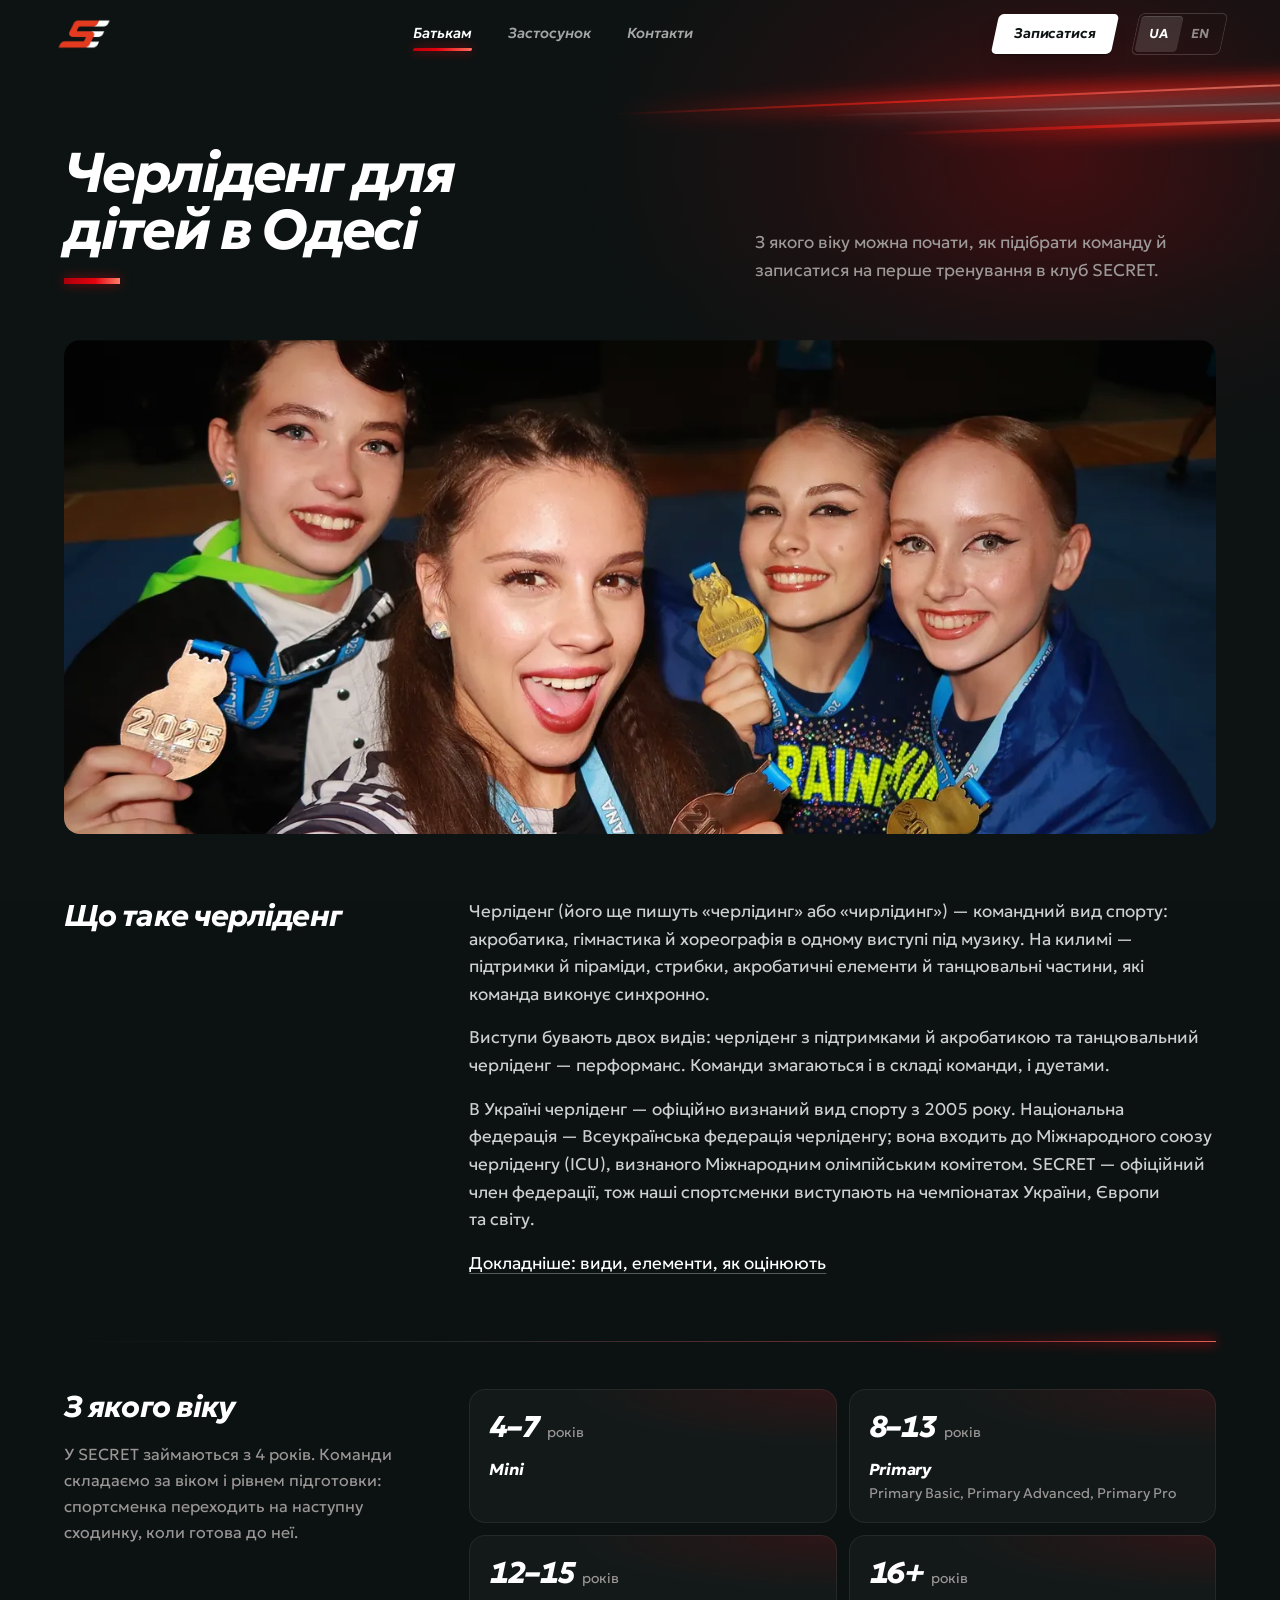
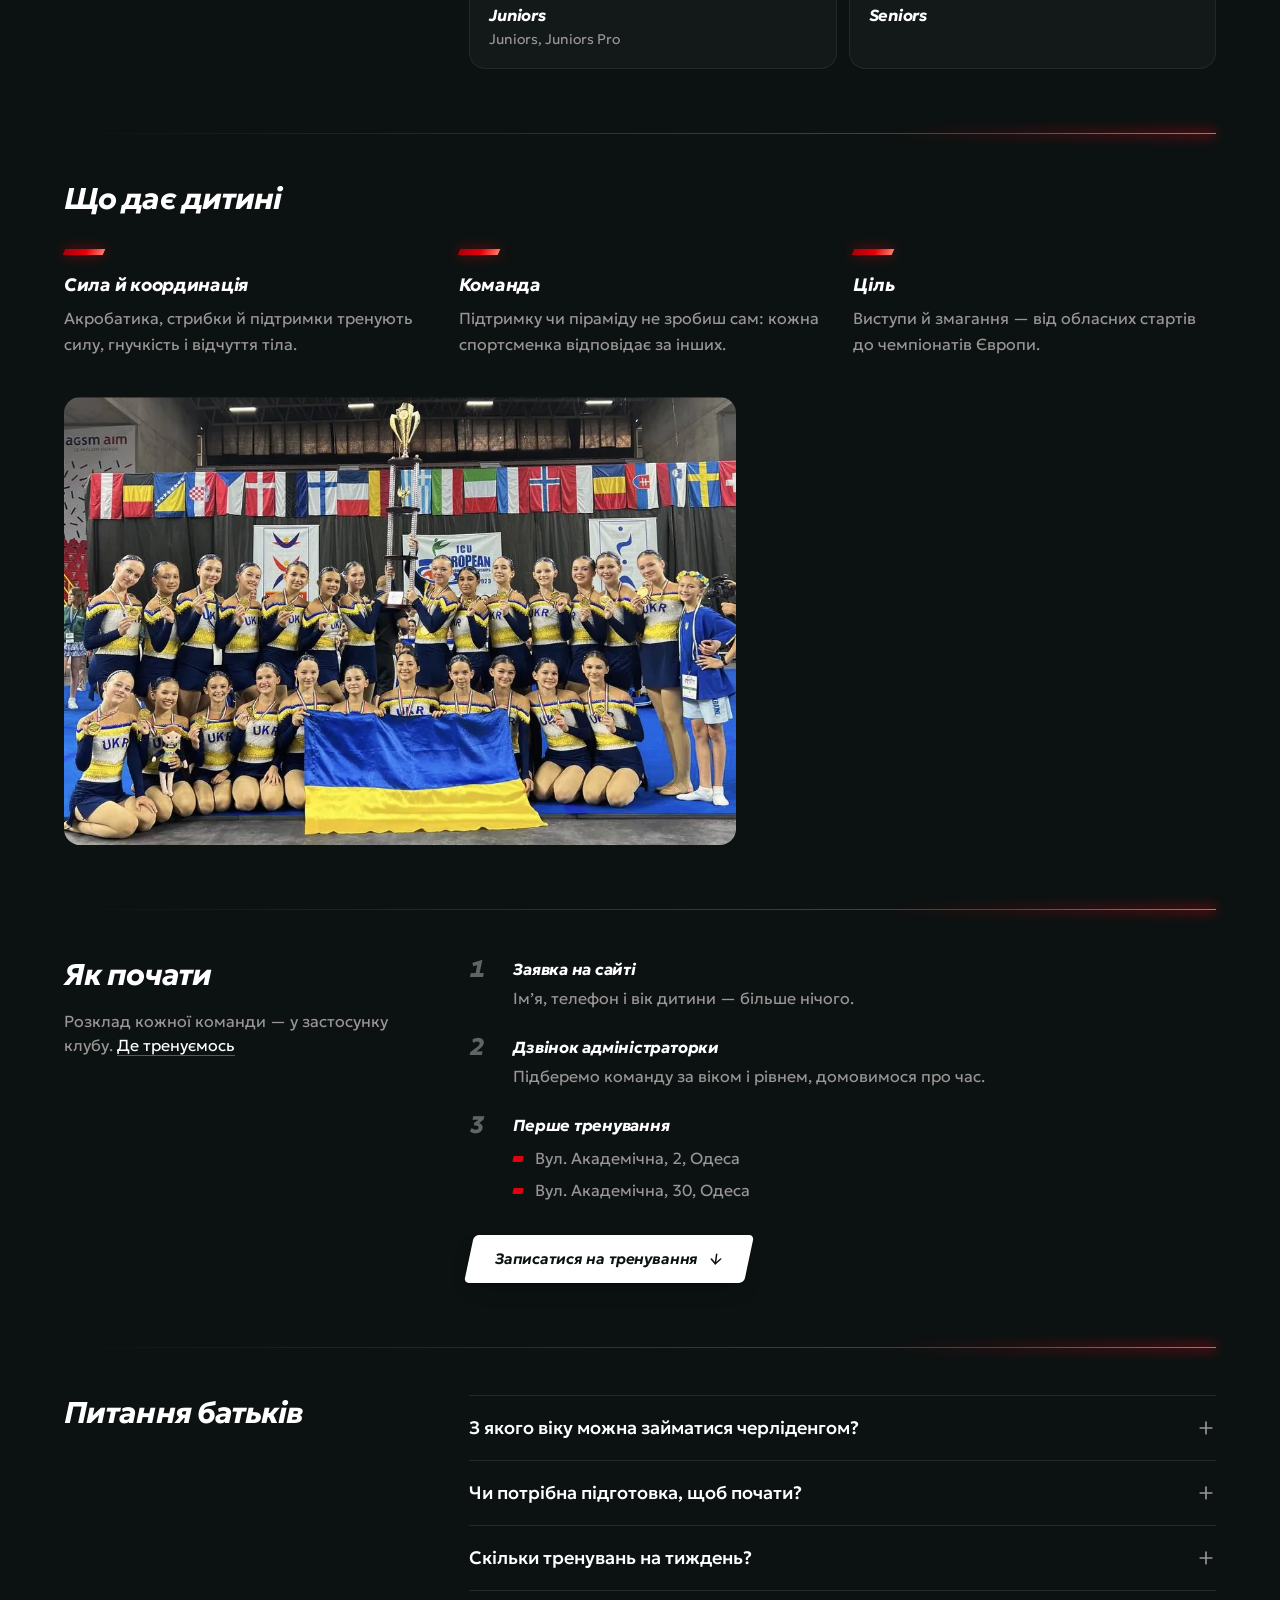
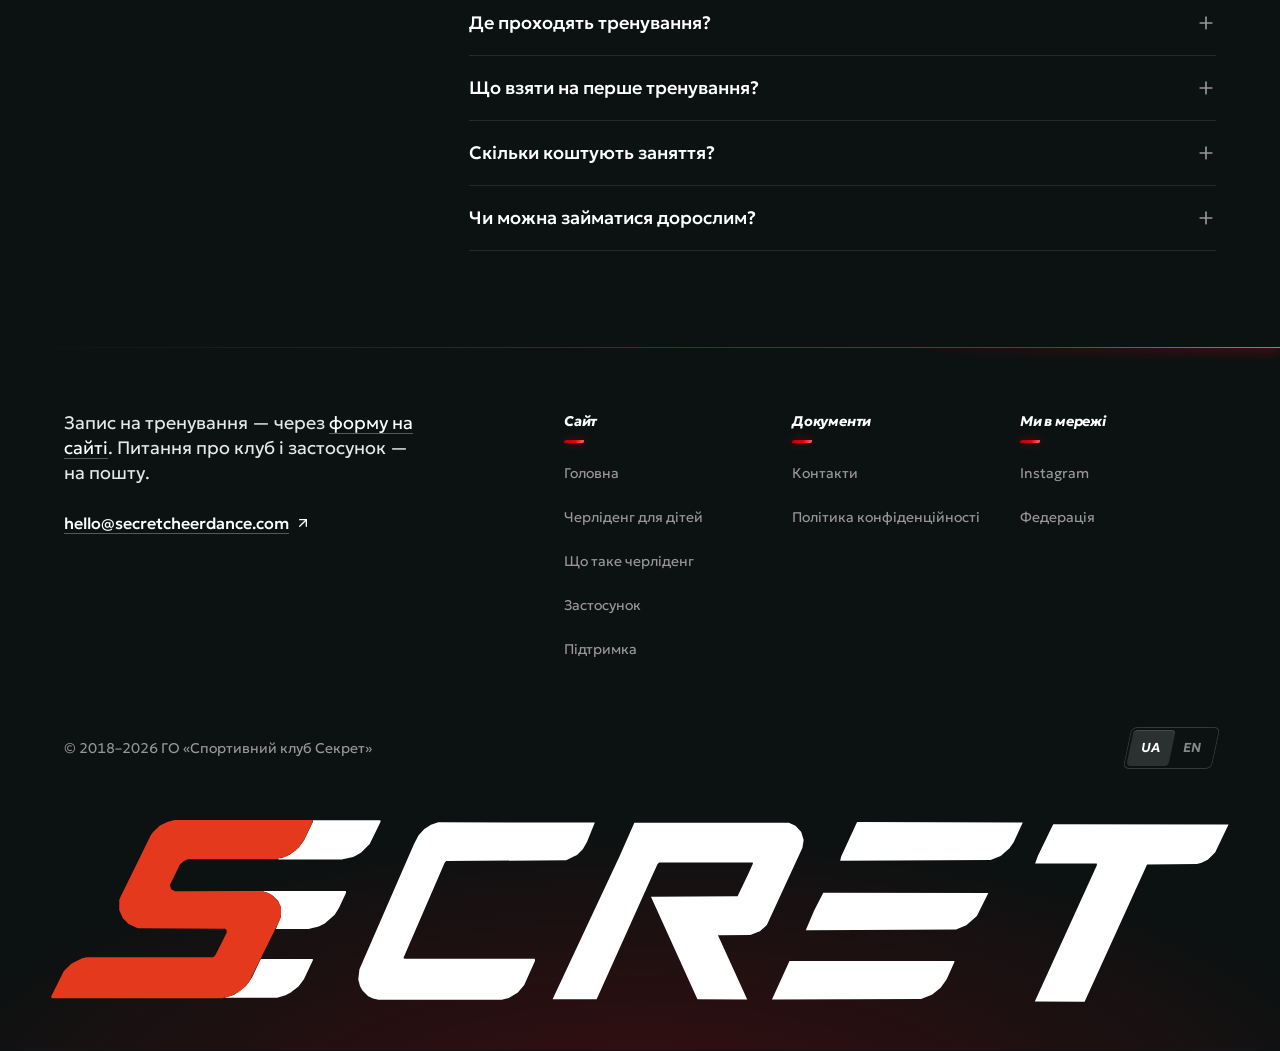
==== cherlidenh-dlia-ditei/index.html @ 73e582e0 "Publish site build 45bfc25" ====
<!doctype html>
<html lang="uk">
<head>
<meta charset="utf-8">
<meta name="viewport" content="width=device-width, initial-scale=1">
<title>Черліденг (черлідинг) для дітей в Одесі: з якого віку почати — SECRET</title>
<meta name="description" content="Черліденг (черлідинг, чирлідинг) для дітей в Одесі: з якого віку почати, як підібрати команду й записатися на перше тренування в клуб SECRET.">
<meta name="theme-color" content="#0c1212">
<link rel="icon" href="/favicon.ico" sizes="32x32">
<link rel="icon" type="image/png" href="/img/icon-192.png" sizes="192x192">
<link rel="apple-touch-icon" href="/img/apple-touch-icon.png">
<link rel="manifest" href="/manifest.webmanifest">
<meta property="og:type" content="website">
<meta property="og:site_name" content="SECRET CHEERDANCE">
<meta property="og:locale" content="uk_UA">
<meta property="og:title" content="Черліденг (черлідинг) для дітей в Одесі: з якого віку почати — SECRET">
<meta property="og:description" content="Черліденг (черлідинг, чирлідинг) для дітей в Одесі: з якого віку почати, як підібрати команду й записатися на перше тренування в клуб SECRET.">
<meta name="twitter:card" content="summary_large_image">
<meta property="og:url" content="https://secretcheerdance.com/cherlidenh-dlia-ditei/">
<meta property="og:image" content="https://secretcheerdance.com/img/og-uk.jpg">
<meta property="og:image:width" content="1200">
<meta property="og:image:height" content="630">
<link rel="canonical" href="https://secretcheerdance.com/cherlidenh-dlia-ditei/">
<script type="application/ld+json">{"@context":"https://schema.org","@graph":[{"@type":["SportsClub","SportsOrganization"],"@id":"https://secretcheerdance.com/#club","name":"SECRET CHEERDANCE","alternateName":["Спортивний клуб SECRET","SECRET"],"url":"https://secretcheerdance.com/","logo":"https://secretcheerdance.com/img/apple-touch-icon.png","image":"https://secretcheerdance.com/img/og-uk.jpg","description":"Спортивний клуб черліденгу в Одесі з 2018 року: сім команд від 4 років, чемпіони та призери чемпіонатів Європи, член Всеукраїнської федерації черліденгу.","sport":"Черліденг","slogan":"Сила в кожному русі","knowsAbout":["черліденг","черлідинг","чирлідинг","черліденг для дітей"],"foundingDate":"2018-08-15","founder":{"@type":"Person","name":"Крістіна Юхімчак"},"email":"hello@secretcheerdance.com","telephone":"+380992123114","address":{"@type":"PostalAddress","streetAddress":"вул. Академічна, 2","addressLocality":"Одеса","addressRegion":"Одеська область","addressCountry":"UA"},"location":[{"@type":"SportsActivityLocation","name":"Національний університет «Одеська юридична академія»","address":{"@type":"PostalAddress","streetAddress":"вул. Академічна, 2","addressLocality":"Одеса","addressRegion":"Одеська область","addressCountry":"UA"},"hasMap":"https://www.google.com/maps/search/?api=1&query=%D0%B2%D1%83%D0%BB.%20%D0%90%D0%BA%D0%B0%D0%B4%D0%B5%D0%BC%D1%96%D1%87%D0%BD%D0%B0%2C%202%2C%20%D0%9E%D0%B4%D0%B5%D1%81%D0%B0"},{"@type":"SportsActivityLocation","name":"Міжнародна академічна школа «Одеса»","address":{"@type":"PostalAddress","streetAddress":"вул. Академічна, 30","addressLocality":"Одеса","addressRegion":"Одеська область","addressCountry":"UA"},"hasMap":"https://www.google.com/maps/search/?api=1&query=%D0%B2%D1%83%D0%BB.%20%D0%90%D0%BA%D0%B0%D0%B4%D0%B5%D0%BC%D1%96%D1%87%D0%BD%D0%B0%2C%2030%2C%20%D0%9E%D0%B4%D0%B5%D1%81%D0%B0"}],"areaServed":{"@type":"City","name":"Одеса"},"memberOf":{"@type":"SportsOrganization","name":"Всеукраїнська федерація черліденгу","url":"https://all-ukrainian-cheerleading-federation.ua"},"sameAs":["https://www.instagram.com/secret.cheerdance/","https://all-ukrainian-cheerleading-federation.ua/secret.html"]},{"@type":"WebPage","@id":"https://secretcheerdance.com/cherlidenh-dlia-ditei/#webpage","url":"https://secretcheerdance.com/cherlidenh-dlia-ditei/","name":"Черліденг (черлідинг) для дітей в Одесі: з якого віку почати — SECRET","description":"Черліденг (черлідинг, чирлідинг) для дітей в Одесі: з якого віку почати, як підібрати команду й записатися на перше тренування в клуб SECRET.","inLanguage":"uk","dateModified":"2026-10-17","isPartOf":{"@id":"https://secretcheerdance.com/#website"},"about":{"@id":"https://secretcheerdance.com/#club"},"breadcrumb":{"@type":"BreadcrumbList","itemListElement":[{"@type":"ListItem","position":1,"name":"Головна","item":"https://secretcheerdance.com/"},{"@type":"ListItem","position":2,"name":"Черліденг (черлідинг) для дітей в Одесі: з якого віку почати","item":"https://secretcheerdance.com/cherlidenh-dlia-ditei/"}]}},{"@type":"FAQPage","mainEntity":[{"@type":"Question","name":"З якого віку можна займатися черліденгом?","acceptedAnswer":{"@type":"Answer","text":"У клубі SECRET — з 4 років: наймолодша команда MINI для дітей 4–7 років. Старші групи — PRIMARY (8–13), JUNIORS (12–15) і SENIORS (від 16 років)."}},{"@type":"Question","name":"Чи потрібна підготовка, щоб почати?","acceptedAnswer":{"@type":"Answer","text":"Для старту — ні. Команду підбираємо за віком і рівнем підготовки, тож новачок починає з основ у своїй віковій групі."}},{"@type":"Question","name":"Скільки тренувань на тиждень?","acceptedAnswer":{"@type":"Answer","text":"Три тренування на тиждень: у MINI — по півтори години, у старших командах — по дві–дві з половиною. Дні й час кожної команди — у застосунку клубу: після запису адміністраторка надішле код запрошення."}},{"@type":"Question","name":"Де проходять тренування?","acceptedAnswer":{"@type":"Answer","text":"В Одесі, на вулиці Академічній: у Національному університеті «Одеська юридична академія» (Академічна, 2) і в Міжнародній академічній школі «Одеса» (Академічна, 30)."}},{"@type":"Question","name":"Що взяти на перше тренування?","acceptedAnswer":{"@type":"Answer","text":"Зручний спортивний одяг і пляшку води. Решту підкаже тренерка на першому тренуванні."}},{"@type":"Question","name":"Скільки коштують заняття?","acceptedAnswer":{"@type":"Answer","text":"Вартість абонемента повідомить адміністраторка, коли зв’яжеться після заявки."}},{"@type":"Question","name":"Чи можна займатися дорослим?","acceptedAnswer":{"@type":"Answer","text":"Команда SENIORS — для спортсменок від 16 років. Рівень підготовки обговоримо під час запису."}}]}]}</script>
<link rel="preload" href="/assets/geologica-cyrillic-slnt-normal-B_yzb2XQ.woff2" as="font" type="font/woff2" crossorigin>
<!-- Without JS, motion's start state (opacity 0) must not hide the text. -->
<noscript><style>[style*=opacity\:0]{opacity:1!important;filter:none!important;transform:none!important}</style></noscript>
  <script type="module" crossorigin src="/assets/client-D7Y0DRPq.js"></script>
  <link rel="stylesheet" crossorigin href="/assets/client-FFZGbskZ.css">
</head>
<body>
<div id="root" data-page="guide" data-lang="uk"><link rel="preload" as="image" href="/img/secret-mark-dark.png"/><a href="#main" class="absolute top-[-100px] left-6 z-50 rounded-md bg-white px-4 py-2 font-medium text-neutral-900 focus:top-3">Перейти до змісту</a><div class="relative isolate"><div aria-hidden="true" class="pointer-events-none absolute inset-x-0 top-0 -z-10 h-[34rem] overflow-hidden [mask-image:linear-gradient(to_bottom,#000_45%,transparent)]"><div class="absolute -top-48 right-[-20%] h-[44rem] w-[75%] bg-[radial-gradient(closest-side,rgba(227,1,13,0.24),rgba(227,1,13,0.07)_55%,rgba(227,1,13,0))]"></div><div aria-hidden="true" class="pointer-events-none absolute inset-0 overflow-hidden mix-blend-screen"><span class="light-line tone-red" style="top:15%;left:48%;opacity:0.8;--w:2px;--a:-2.5deg;clip-path:inset(-40px 0px -40px 100%)"><i style="--sd:3.5s"></i></span><span class="light-line tone-grey" style="top:18.5%;left:64%;opacity:0.5;--w:1.5px;--a:-1.5deg;clip-path:inset(-40px 0px -40px 100%)"></span><span class="light-line tone-red" style="top:21.5%;left:70%;opacity:0.7;--w:2.5px;--a:-2deg;clip-path:inset(-40px 0px -40px 100%)"><i style="--sd:8s"></i></span></div></div><header class="site-header sticky top-0 z-30 w-full pt-3 pb-2 transition-[translate,opacity,background-color,box-shadow] duration-300 ease-out px-6 sm:px-8 md:px-12 lg:px-14"><div class="flex items-center justify-between gap-6"><a href="/" class="flex min-h-11 shrink-0 items-center" aria-label="SECRET CHEERDANCE"><img src="/img/secret-mark-dark.png" width="256" height="148" alt="SECRET CHEERDANCE" class="h-auto w-14"/></a><nav aria-label="Розділи" class="nav-links relative hidden items-center gap-7 lg:flex xl:gap-9"><a href="/cherlidenh-dlia-ditei/" aria-current="page" class="nav-link">Батькам<span aria-hidden="true" class="nav-cur"></span></a><a href="/zastosunok/" class="nav-link">Застосунок</a><a href="/kontakty/" class="nav-link">Контакти</a><span aria-hidden="true" class="nav-bar-trail"></span><span aria-hidden="true" class="nav-bar"></span></nav><div class="flex items-center gap-2 lg:gap-5"><a href="/#signup" class="btn btn-primary btn-sm max-lg:min-h-11"><span class="btn-trail" aria-hidden="true"><i></i><i></i><i></i></span><span class="btn-label">Записатися</span></a><div class="lang max-lg:hidden" role="group" aria-label="Мова сайту"><span aria-hidden="true" class="lang-thumb"></span><span aria-current="true" lang="uk"><span class="sr-only">Українська</span><span aria-hidden="true">UA</span></span><a href="/en/" hrefLang="en" lang="en">EN<span class="sr-only"> — <!-- -->English</span></a></div><button type="button" aria-haspopup="dialog" aria-label="Меню" class="-mr-2.5 flex size-11 items-center justify-center rounded-full text-white transition-colors duration-150 hover:bg-white/5 lg:hidden"><svg xmlns="http://www.w3.org/2000/svg" width="24" height="24" viewBox="0 0 24 24" fill="none" stroke="currentColor" stroke-width="2" stroke-linecap="round" stroke-linejoin="round" class="lucide lucide-menu h-6 w-6" aria-hidden="true"><path d="M4 5h16"></path><path d="M4 12h16"></path><path d="M4 19h16"></path></svg></button></div></div><dialog aria-label="Меню" class="menu m-0 h-full max-h-none w-full max-w-none bg-background p-0 text-white backdrop:bg-transparent open:flex open:flex-col lg:hidden"><div class="flex items-center justify-between pt-4 px-6 sm:px-8 md:px-12 lg:px-14"><a href="/" class="flex min-h-11 shrink-0 items-center" aria-label="SECRET CHEERDANCE"><img src="/img/secret-mark-dark.png" width="256" height="148" alt="SECRET CHEERDANCE" class="h-auto w-14"/></a><button type="button" aria-label="Закрити меню" class="-mr-2.5 flex size-11 items-center justify-center rounded-full text-white transition-colors duration-150 hover:bg-white/5"><svg xmlns="http://www.w3.org/2000/svg" width="24" height="24" viewBox="0 0 24 24" fill="none" stroke="currentColor" stroke-width="2" stroke-linecap="round" stroke-linejoin="round" class="lucide lucide-x h-6 w-6" aria-hidden="true"><path d="M18 6 6 18"></path><path d="m6 6 12 12"></path></svg></button></div><nav aria-label="Розділи" class="flex-1 overflow-y-auto pt-8 pb-6 px-6 sm:px-8 md:px-12 lg:px-14"><ul><li style="--i:0"><a href="/" class="group slant flex min-h-14 items-center gap-4 text-[clamp(1.75rem,8vw,2.25rem)] leading-none font-bold tracking-[-0.03em] text-white/55 transition-colors duration-150 hover:text-white aria-[current=page]:text-white"><span aria-hidden="true" class="h-1.5 w-6 shrink-0 -skew-x-[24deg] bg-white/10 group-aria-[current=page]:bg-primary"></span>Головна</a></li><li style="--i:1"><a href="/cherlidenh-dlia-ditei/" aria-current="page" class="group slant flex min-h-14 items-center gap-4 text-[clamp(1.75rem,8vw,2.25rem)] leading-none font-bold tracking-[-0.03em] text-white/55 transition-colors duration-150 hover:text-white aria-[current=page]:text-white"><span aria-hidden="true" class="h-1.5 w-6 shrink-0 -skew-x-[24deg] bg-white/10 group-aria-[current=page]:bg-primary"></span>Батькам</a></li><li style="--i:2"><a href="/zastosunok/" class="group slant flex min-h-14 items-center gap-4 text-[clamp(1.75rem,8vw,2.25rem)] leading-none font-bold tracking-[-0.03em] text-white/55 transition-colors duration-150 hover:text-white aria-[current=page]:text-white"><span aria-hidden="true" class="h-1.5 w-6 shrink-0 -skew-x-[24deg] bg-white/10 group-aria-[current=page]:bg-primary"></span>Застосунок</a></li><li style="--i:3"><a href="/kontakty/" class="group slant flex min-h-14 items-center gap-4 text-[clamp(1.75rem,8vw,2.25rem)] leading-none font-bold tracking-[-0.03em] text-white/55 transition-colors duration-150 hover:text-white aria-[current=page]:text-white"><span aria-hidden="true" class="h-1.5 w-6 shrink-0 -skew-x-[24deg] bg-white/10 group-aria-[current=page]:bg-primary"></span>Контакти</a></li></ul></nav><div class="space-y-3 border-t border-white/10 pt-5 pb-[max(1.25rem,env(safe-area-inset-bottom))] px-6 sm:px-8 md:px-12 lg:px-14"><a href="/#signup" class="btn btn-primary w-full"><span class="btn-trail" aria-hidden="true"><i></i><i></i><i></i></span><span class="btn-label">Записатися на тренування</span></a><div class="flex justify-center pt-1"><div class="lang lang-lg" role="group" aria-label="Мова сайту"><span aria-hidden="true" class="lang-thumb"></span><span aria-current="true" lang="uk"><span class="sr-only">Українська</span><span aria-hidden="true">UA</span></span><a href="/en/" hrefLang="en" lang="en">EN<span class="sr-only"> — <!-- -->English</span></a></div></div></div></dialog></header><main id="main" class="px-6 pt-12 pb-24 sm:px-8 md:px-12 lg:px-14 lg:pt-20"><article class="mx-auto max-w-site"><div class="grid gap-8 lg:grid-cols-12 lg:items-end"><h1 id="page-title" class="slant text-[2.5rem] leading-[1.02] font-bold tracking-[-0.04em] text-white md:text-5xl lg:text-[3.5rem] lg:col-span-7">Черліденг для дітей в Одесі<span aria-hidden="true" class="bar-light mt-5 block h-1.5 w-14 origin-left -skew-x-[24deg]" style="opacity:0;transform:scaleX(0)"></span></h1><p class="max-w-md leading-relaxed text-muted-foreground md:text-[17px] lg:col-span-5">З якого віку можна почати, як підібрати команду й записатися на перше тренування в клуб SECRET.</p></div><figure class="relative mt-10 aspect-[4/3] sm:aspect-[16/9] lg:mt-14 lg:aspect-[21/9]"><div class="absolute inset-0 overflow-hidden rounded-2xl bg-white/[0.04]" style="clip-path:polygon(0% 0%, 0% 0%, -12% 100%, -12% 100%)"><img src="/img/club/medals-joy-1400.webp" srcSet="/img/club/medals-joy-800.webp 800w, /img/club/medals-joy-1400.webp 1400w, /img/club/medals-joy-2200.webp 2200w" width="2200" height="1467" sizes="(min-width: 1280px) 1200px, 100vw" alt="Спортсменки радіють медалям чемпіонату в Любляні 2025 року" loading="lazy" decoding="async" class="size-full object-cover object-[50%_38%]" style="transform:scale(1.08)"/></div></figure><section aria-labelledby="what" class="mt-16 grid gap-8 lg:grid-cols-12 lg:gap-16"><h2 id="what" class="slant text-2xl font-bold tracking-[-0.03em] text-white md:text-3xl lg:col-span-4">Що таке черліденг</h2><div class="max-w-[68ch] space-y-4 text-[17px] leading-relaxed text-white/80 lg:col-span-8"><p>Черліденг (його ще пишуть «черлідинг» або «чирлідинг») — командний вид спорту: акробатика, гімнастика й хореографія в одному виступі під музику. На килимі — підтримки й піраміди, стрибки, акробатичні елементи й танцювальні частини, які команда виконує синхронно.</p><p>Виступи бувають двох видів: черліденг з підтримками й акробатикою та танцювальний черліденг — перформанс. Команди змагаються і в складі команди, і дуетами.</p><p>В Україні черліденг — офіційно визнаний вид спорту з 2005 року. Національна федерація — Всеукраїнська федерація черліденгу; вона входить до Міжнародного союзу черліденгу (ICU), визнаного Міжнародним олімпійським комітетом. SECRET — офіційний член федерації, тож наші спортсменки виступають на чемпіонатах України, Європи та світу.</p><p><a href="/shcho-take-cherlidenh/" class="text-white underline decoration-white/30 underline-offset-4 hover:decoration-white">Докладніше: види, елементи, як оцінюють</a></p></div></section><section aria-labelledby="age" class="seam mt-16 grid gap-8 pt-12 lg:grid-cols-12 lg:gap-16"><div class="lg:col-span-4"><h2 id="age" class="slant text-2xl font-bold tracking-[-0.03em] text-white md:text-3xl">З якого віку</h2><p class="mt-4 leading-relaxed text-muted-foreground">У SECRET займаються з 4 років. Команди складаємо за віком і рівнем підготовки: спортсменка переходить на наступну сходинку, коли готова до неї.</p></div><ul class="grid gap-3 sm:grid-cols-2 lg:col-span-8"><li class="lit rounded-2xl bg-white/[0.03] p-5 shadow-[inset_0_0_0_1px_rgba(255,255,255,0.07)]"><p class="flex items-baseline gap-2"><span class="num text-3xl text-white">4–7</span><span class="text-sm text-muted-foreground">років</span></p><p class="t-name mt-3 text-white">Mini</p></li><li class="lit rounded-2xl bg-white/[0.03] p-5 shadow-[inset_0_0_0_1px_rgba(255,255,255,0.07)]"><p class="flex items-baseline gap-2"><span class="num text-3xl text-white">8–13</span><span class="text-sm text-muted-foreground">років</span></p><p class="t-name mt-3 text-white">Primary</p><p class="mt-0.5 text-sm text-muted-foreground">Primary Basic, Primary Advanced, Primary Pro</p></li><li class="lit rounded-2xl bg-white/[0.03] p-5 shadow-[inset_0_0_0_1px_rgba(255,255,255,0.07)]"><p class="flex items-baseline gap-2"><span class="num text-3xl text-white">12–15</span><span class="text-sm text-muted-foreground">років</span></p><p class="t-name mt-3 text-white">Juniors</p><p class="mt-0.5 text-sm text-muted-foreground">Juniors, Juniors Pro</p></li><li class="lit rounded-2xl bg-white/[0.03] p-5 shadow-[inset_0_0_0_1px_rgba(255,255,255,0.07)]"><p class="flex items-baseline gap-2"><span class="num text-3xl text-white">16+</span><span class="text-sm text-muted-foreground">років</span></p><p class="t-name mt-3 text-white">Seniors</p></li></ul></section><section aria-labelledby="gives" class="seam mt-16 pt-12"><h2 id="gives" class="slant text-2xl font-bold tracking-[-0.03em] text-white md:text-3xl">Що дає дитині</h2><ul class="mt-8 grid gap-8 md:grid-cols-3"><li><span aria-hidden="true" class="bar-light block h-1.5 w-10 -skew-x-[24deg]"></span><p class="t-name mt-4 text-lg text-white">Сила й координація</p><p class="mt-1.5 leading-relaxed text-muted-foreground">Акробатика, стрибки й підтримки тренують силу, гнучкість і відчуття тіла.</p></li><li><span aria-hidden="true" class="bar-light block h-1.5 w-10 -skew-x-[24deg]"></span><p class="t-name mt-4 text-lg text-white">Команда</p><p class="mt-1.5 leading-relaxed text-muted-foreground">Підтримку чи піраміду не зробиш сам: кожна спортсменка відповідає за інших.</p></li><li><span aria-hidden="true" class="bar-light block h-1.5 w-10 -skew-x-[24deg]"></span><p class="t-name mt-4 text-lg text-white">Ціль</p><p class="mt-1.5 leading-relaxed text-muted-foreground">Виступи й змагання — від обласних стартів до чемпіонатів Європи.</p></li></ul><figure class="relative mt-10 aspect-[3/2] max-w-2xl"><div class="absolute inset-0 overflow-hidden rounded-2xl bg-white/[0.04]" style="clip-path:polygon(0% 0%, 0% 0%, -12% 100%, -12% 100%)"><img src="/img/club/euro-team-flag-956.webp" srcSet="/img/club/euro-team-flag-956.webp 956w" width="956" height="637" sizes="(min-width: 768px) 640px, 100vw" alt="Збірна України з прапором і кубком на чемпіонаті Європи ICU" loading="lazy" decoding="async" class="size-full object-cover" style="transform:scale(1.08)"/></div></figure></section><section aria-labelledby="start" class="seam mt-16 grid gap-8 pt-12 lg:grid-cols-12 lg:gap-16"><div class="lg:col-span-4"><h2 id="start" class="slant text-2xl font-bold tracking-[-0.03em] text-white md:text-3xl">Як почати</h2><p class="mt-4 text-muted-foreground">Розклад кожної команди — у застосунку клубу.<!-- --> <a href="/kontakty/" class="text-white underline decoration-white/30 underline-offset-4 hover:decoration-white">Де тренуємось</a></p></div><div class="lg:col-span-8"><ol class="space-y-6"><li class="flex gap-5"><span class="num w-6 shrink-0 text-2xl leading-none text-white/35">1</span><div><p class="t-name text-white">Заявка на сайті</p><p class="mt-1 leading-relaxed text-muted-foreground">Ім’я, телефон і вік дитини — більше нічого.</p></div></li><li class="flex gap-5"><span class="num w-6 shrink-0 text-2xl leading-none text-white/35">2</span><div><p class="t-name text-white">Дзвінок адміністраторки</p><p class="mt-1 leading-relaxed text-muted-foreground">Підберемо команду за віком і рівнем, домовимося про час.</p></div></li><li class="flex gap-5"><span class="num w-6 shrink-0 text-2xl leading-none text-white/35">3</span><div><p class="t-name text-white">Перше тренування</p><ul class="mt-2 space-y-1.5"><li class="flex items-baseline gap-3 leading-relaxed text-muted-foreground"><span aria-hidden="true" class="h-1.5 w-2.5 shrink-0 -translate-y-0.5 -skew-x-12 rounded-[1px] bg-primary"></span>Вул. Академічна, 2, Одеса</li><li class="flex items-baseline gap-3 leading-relaxed text-muted-foreground"><span aria-hidden="true" class="h-1.5 w-2.5 shrink-0 -translate-y-0.5 -skew-x-12 rounded-[1px] bg-primary"></span>Вул. Академічна, 30, Одеса</li></ul></div></li></ol><div data-signup="true" class="mt-8"><a href="/#signup" class="btn btn-primary"><span class="btn-trail" aria-hidden="true"><i></i><i></i><i></i></span><span class="btn-label">Записатися на тренування</span><span class="btn-icon btn-icon-down" aria-hidden="true"><svg xmlns="http://www.w3.org/2000/svg" width="24" height="24" viewBox="0 0 24 24" fill="none" stroke="currentColor" stroke-width="2.25" stroke-linecap="round" stroke-linejoin="round" class="lucide lucide-arrow-down" aria-hidden="true"><path d="M12 5v14"></path><path d="m19 12-7 7-7-7"></path></svg><svg xmlns="http://www.w3.org/2000/svg" width="24" height="24" viewBox="0 0 24 24" fill="none" stroke="currentColor" stroke-width="2.25" stroke-linecap="round" stroke-linejoin="round" class="lucide lucide-arrow-down" aria-hidden="true"><path d="M12 5v14"></path><path d="m19 12-7 7-7-7"></path></svg></span></a></div></div></section><section aria-labelledby="faq" class="seam mt-16 grid gap-8 pt-12 lg:grid-cols-12 lg:gap-16"><h2 id="faq" class="slant text-2xl font-bold tracking-[-0.03em] text-white md:text-3xl lg:col-span-4">Питання батьків</h2><div class="border-t border-white/10 lg:col-span-8"><details class="acc group border-b border-white/10"><summary class="flex min-h-16 cursor-pointer list-none items-center gap-6 py-4 [&amp;::-webkit-details-marker]:hidden"><span class="flex-1 text-base font-medium text-white md:text-lg">З якого віку можна займатися черліденгом?</span><svg xmlns="http://www.w3.org/2000/svg" width="24" height="24" viewBox="0 0 24 24" fill="none" stroke="currentColor" stroke-width="2" stroke-linecap="round" stroke-linejoin="round" class="lucide lucide-plus acc-icon h-5 w-5 shrink-0 text-muted-foreground" aria-hidden="true"><path d="M5 12h14"></path><path d="M12 5v14"></path></svg></summary><p class="max-w-2xl pr-10 pb-6 leading-relaxed text-muted-foreground">У клубі SECRET — з 4 років: наймолодша команда MINI для дітей 4–7 років. Старші групи — PRIMARY (8–13), JUNIORS (12–15) і SENIORS (від 16 років).</p></details><details class="acc group border-b border-white/10"><summary class="flex min-h-16 cursor-pointer list-none items-center gap-6 py-4 [&amp;::-webkit-details-marker]:hidden"><span class="flex-1 text-base font-medium text-white md:text-lg">Чи потрібна підготовка, щоб почати?</span><svg xmlns="http://www.w3.org/2000/svg" width="24" height="24" viewBox="0 0 24 24" fill="none" stroke="currentColor" stroke-width="2" stroke-linecap="round" stroke-linejoin="round" class="lucide lucide-plus acc-icon h-5 w-5 shrink-0 text-muted-foreground" aria-hidden="true"><path d="M5 12h14"></path><path d="M12 5v14"></path></svg></summary><p class="max-w-2xl pr-10 pb-6 leading-relaxed text-muted-foreground">Для старту — ні. Команду підбираємо за віком і рівнем підготовки, тож новачок починає з основ у своїй віковій групі.</p></details><details class="acc group border-b border-white/10"><summary class="flex min-h-16 cursor-pointer list-none items-center gap-6 py-4 [&amp;::-webkit-details-marker]:hidden"><span class="flex-1 text-base font-medium text-white md:text-lg">Скільки тренувань на тиждень?</span><svg xmlns="http://www.w3.org/2000/svg" width="24" height="24" viewBox="0 0 24 24" fill="none" stroke="currentColor" stroke-width="2" stroke-linecap="round" stroke-linejoin="round" class="lucide lucide-plus acc-icon h-5 w-5 shrink-0 text-muted-foreground" aria-hidden="true"><path d="M5 12h14"></path><path d="M12 5v14"></path></svg></summary><p class="max-w-2xl pr-10 pb-6 leading-relaxed text-muted-foreground">Три тренування на тиждень: у MINI — по півтори години, у старших командах — по дві–дві з половиною. Дні й час кожної команди — у застосунку клубу: після запису адміністраторка надішле код запрошення.</p></details><details class="acc group border-b border-white/10"><summary class="flex min-h-16 cursor-pointer list-none items-center gap-6 py-4 [&amp;::-webkit-details-marker]:hidden"><span class="flex-1 text-base font-medium text-white md:text-lg">Де проходять тренування?</span><svg xmlns="http://www.w3.org/2000/svg" width="24" height="24" viewBox="0 0 24 24" fill="none" stroke="currentColor" stroke-width="2" stroke-linecap="round" stroke-linejoin="round" class="lucide lucide-plus acc-icon h-5 w-5 shrink-0 text-muted-foreground" aria-hidden="true"><path d="M5 12h14"></path><path d="M12 5v14"></path></svg></summary><p class="max-w-2xl pr-10 pb-6 leading-relaxed text-muted-foreground">В Одесі, на вулиці Академічній: у Національному університеті «Одеська юридична академія» (Академічна, 2) і в Міжнародній академічній школі «Одеса» (Академічна, 30).</p></details><details class="acc group border-b border-white/10"><summary class="flex min-h-16 cursor-pointer list-none items-center gap-6 py-4 [&amp;::-webkit-details-marker]:hidden"><span class="flex-1 text-base font-medium text-white md:text-lg">Що взяти на перше тренування?</span><svg xmlns="http://www.w3.org/2000/svg" width="24" height="24" viewBox="0 0 24 24" fill="none" stroke="currentColor" stroke-width="2" stroke-linecap="round" stroke-linejoin="round" class="lucide lucide-plus acc-icon h-5 w-5 shrink-0 text-muted-foreground" aria-hidden="true"><path d="M5 12h14"></path><path d="M12 5v14"></path></svg></summary><p class="max-w-2xl pr-10 pb-6 leading-relaxed text-muted-foreground">Зручний спортивний одяг і пляшку води. Решту підкаже тренерка на першому тренуванні.</p></details><details class="acc group border-b border-white/10"><summary class="flex min-h-16 cursor-pointer list-none items-center gap-6 py-4 [&amp;::-webkit-details-marker]:hidden"><span class="flex-1 text-base font-medium text-white md:text-lg">Скільки коштують заняття?</span><svg xmlns="http://www.w3.org/2000/svg" width="24" height="24" viewBox="0 0 24 24" fill="none" stroke="currentColor" stroke-width="2" stroke-linecap="round" stroke-linejoin="round" class="lucide lucide-plus acc-icon h-5 w-5 shrink-0 text-muted-foreground" aria-hidden="true"><path d="M5 12h14"></path><path d="M12 5v14"></path></svg></summary><p class="max-w-2xl pr-10 pb-6 leading-relaxed text-muted-foreground">Вартість абонемента повідомить адміністраторка, коли зв’яжеться після заявки.</p></details><details class="acc group border-b border-white/10"><summary class="flex min-h-16 cursor-pointer list-none items-center gap-6 py-4 [&amp;::-webkit-details-marker]:hidden"><span class="flex-1 text-base font-medium text-white md:text-lg">Чи можна займатися дорослим?</span><svg xmlns="http://www.w3.org/2000/svg" width="24" height="24" viewBox="0 0 24 24" fill="none" stroke="currentColor" stroke-width="2" stroke-linecap="round" stroke-linejoin="round" class="lucide lucide-plus acc-icon h-5 w-5 shrink-0 text-muted-foreground" aria-hidden="true"><path d="M5 12h14"></path><path d="M12 5v14"></path></svg></summary><p class="max-w-2xl pr-10 pb-6 leading-relaxed text-muted-foreground">Команда SENIORS — для спортсменок від 16 років. Рівень підготовки обговоримо під час запису.</p></details></div></section></article></main><div inert="" class="fixed inset-x-0 bottom-0 z-40 border-t border-white/10 bg-[#0c1212]/95 px-4 pt-3 pb-[max(0.75rem,env(safe-area-inset-bottom))] lg:hidden invisible translate-y-full opacity-0 [transition:translate_0.24s_ease-in,opacity_0.24s_ease-in,visibility_0s_linear_0.24s] motion-reduce:transition-none"><a href="/#signup" class="btn btn-primary w-full"><span class="btn-trail" aria-hidden="true"><i></i><i></i><i></i></span><span class="btn-label">Записатися на тренування</span><span class="btn-icon btn-icon-down" aria-hidden="true"><svg xmlns="http://www.w3.org/2000/svg" width="24" height="24" viewBox="0 0 24 24" fill="none" stroke="currentColor" stroke-width="2.25" stroke-linecap="round" stroke-linejoin="round" class="lucide lucide-arrow-down" aria-hidden="true"><path d="M12 5v14"></path><path d="m19 12-7 7-7-7"></path></svg><svg xmlns="http://www.w3.org/2000/svg" width="24" height="24" viewBox="0 0 24 24" fill="none" stroke="currentColor" stroke-width="2.25" stroke-linecap="round" stroke-linejoin="round" class="lucide lucide-arrow-down" aria-hidden="true"><path d="M12 5v14"></path><path d="m19 12-7 7-7-7"></path></svg></span></a></div></div><footer class="seam relative isolate w-full overflow-hidden [container-type:inline-size]"><div aria-hidden="true" class="pointer-events-none absolute -bottom-[30cqw] left-1/2 -z-10 h-[48cqw] w-[120cqw] -translate-x-1/2 bg-[radial-gradient(closest-side,rgba(227,1,13,0.22),rgba(227,1,13,0))]"></div><div class="relative px-6 pt-16 sm:px-8 md:px-12 lg:px-14"><div class="mx-auto max-w-site"><div class="grid gap-12 lg:grid-cols-12"><div class="lg:col-span-5"><p class="max-w-sm text-lg leading-snug text-white/90 [&amp;_a]:text-white [&amp;_a]:underline [&amp;_a]:decoration-white/30 [&amp;_a]:underline-offset-4 [&amp;_a:hover]:decoration-white">Запис на тренування — через <a href="/#signup">форму на сайті</a>. Питання про клуб і застосунок — на пошту.</p><a href="mailto:hello@secretcheerdance.com" class="group mt-4 inline-flex min-h-11 items-center gap-1.5 text-base font-medium text-white underline decoration-white/30 underline-offset-4 hover:decoration-white">hello@secretcheerdance.com<svg xmlns="http://www.w3.org/2000/svg" width="24" height="24" viewBox="0 0 24 24" fill="none" stroke="currentColor" stroke-width="2" stroke-linecap="round" stroke-linejoin="round" class="lucide lucide-arrow-up-right h-4 w-4 transition-transform duration-150 group-hover:translate-x-0.5 group-hover:-translate-y-0.5" aria-hidden="true"><path d="M7 7h10v10"></path><path d="M7 17 17 7"></path></svg></a></div><nav class="grid grid-cols-2 gap-x-8 gap-y-6 sm:grid-cols-3 lg:col-span-7" aria-label="Посилання"><div class="flex flex-col"><p class="t-head mb-2 text-sm text-white">Сайт</p><a href="/" class="flex min-h-11 items-center text-sm text-muted-foreground transition-colors hover:text-white">Головна</a><a href="/cherlidenh-dlia-ditei/" class="flex min-h-11 items-center text-sm text-muted-foreground transition-colors hover:text-white">Черліденг для дітей</a><a href="/shcho-take-cherlidenh/" class="flex min-h-11 items-center text-sm text-muted-foreground transition-colors hover:text-white">Що таке черліденг</a><a href="/zastosunok/" class="flex min-h-11 items-center text-sm text-muted-foreground transition-colors hover:text-white">Застосунок</a><a href="/zastosunok/#support" class="flex min-h-11 items-center text-sm text-muted-foreground transition-colors hover:text-white">Підтримка</a></div><div class="flex flex-col"><p class="t-head mb-2 text-sm text-white">Документи</p><a href="/kontakty/" class="flex min-h-11 items-center text-sm text-muted-foreground transition-colors hover:text-white">Контакти</a><a href="/privacy/" class="flex min-h-11 items-center text-sm text-muted-foreground transition-colors hover:text-white">Політика конфіденційності</a></div><div class="flex flex-col"><p class="t-head mb-2 text-sm text-white">Ми в мережі</p><a href="https://www.instagram.com/secret.cheerdance/" class="flex min-h-11 items-center text-sm text-muted-foreground transition-colors hover:text-white">Instagram</a><a href="https://all-ukrainian-cheerleading-federation.ua" class="flex min-h-11 items-center text-sm text-muted-foreground transition-colors hover:text-white">Федерація</a></div></nav></div><div class="mt-14 flex flex-col items-start gap-3 text-sm text-muted-foreground sm:flex-row sm:items-center sm:justify-between"><p class="py-2">© 2018–2026 ГО «Спортивний клуб Секрет»</p><div class="lang" role="group" aria-label="Мова сайту"><span aria-hidden="true" class="lang-thumb"></span><span aria-current="true" lang="uk"><span class="sr-only">Українська</span><span aria-hidden="true">UA</span></span><a href="/en/" hrefLang="en" lang="en">EN<span class="sr-only"> — <!-- -->English</span></a></div></div></div></div><svg aria-hidden="true" viewBox="103 0 1951 297" class="pointer-events-none mx-auto mt-[4cqw] mb-[4cqw] block w-[92cqw] overflow-visible select-none"><path d="M324.5 117 591.5 117 592 119.5 580 145.5 573 156.5 556.5 171 546.5 176 529.5 180 475.5 180 484 159.5 484 144.5 479 133.5 470.5 125 461.5 120 454.5 118ZM450.5 230 536.5 230 537 231.5 522 263.5 513 275.5 499.5 286 491.5 290 477.5 294 390.5 294 406.5 289 426 274.5 436 260.5ZM536.5 0 648.5 0 649 2.5 631 39.5 616.5 54 603.5 61 584.5 65 479.5 65 479.5 63 484.5 63 498.5 57 514 44.5 522 33.5 537 2.5Z" fill="#fff" fill-rule="evenodd" style="transform:translateY(80px);opacity:0;transform-origin:50% 50%;transform-box:fill-box"></path><path d="M744.5 3 1004 3.5 991 35.5 984 47.5 974.5 57 956.5 66 757.5 67 755 70.5 687 227.5 688.5 229 904.5 229 905 232.5 887 272.5 876.5 285 861.5 294 849.5 297 645.5 297 636.5 295 628.5 291 619 281.5 615 274.5 612 263.5 614 246.5 705 37.5 712 24.5 721.5 14 732.5 7Z" fill="#fff" fill-rule="evenodd" style="transform:translateY(80px);opacity:0;transform-origin:50% 50%;transform-box:fill-box"></path><path d="M1069.5 3 1325.5 3 1336.5 8 1346 18.5 1350 31.5 1348 44.5 1289 172.5 1277.5 183 1261.5 189 1208 189.5 1256.5 296 1174 295.5 1097 125.5 1240.5 125 1258 88.5 1266 70.5 1265.5 69 1110.5 69 1108 71.5 1097 95.5 1007 295.5 934 295.5 1045 58.5Z" fill="#fff" fill-rule="evenodd" style="transform:translateY(80px);opacity:0;transform-origin:50% 50%;transform-box:fill-box"></path><path d="M1326.5 231 1599.5 231 1600 232.5 1587 261.5 1577 275.5 1562.5 287 1544.5 294 1297.5 295ZM1382.5 118 1656 118.5 1637 156.5 1619.5 172 1602.5 179 1353.5 180 1367 148.5ZM1438.5 1 1713 1.5 1698 34.5 1691 44.5 1676.5 57 1659.5 64 1410.5 65 1412 58.5Z" fill="#fff" fill-rule="evenodd" style="transform:translateY(80px);opacity:0;transform-origin:50% 50%;transform-box:fill-box"></path><path d="M1763.5 3 2054 3.5 2032 49.5 2019.5 62 2009.5 67 2001.5 69 1919 69.5 1815.5 297 1733 296.5 1836 70.5 1835.5 68 1733.5 68 1738 55.5Z" fill="#fff" fill-rule="evenodd" style="transform:translateY(80px);opacity:0;transform-origin:50% 50%;transform-box:fill-box"></path><path d="M307.5 0 535.5 0 537 1.5 522 33.5 514 44.5 507.5 51 490.5 61 479.5 63 478.5 65 329.5 65 322.5 68 316 74.5 300 107.5 302 114.5 308.5 118 454.5 118 467.5 123 479 133.5 484 144.5 484 159.5 482 165.5 431 268.5 421.5 279 413.5 285 401.5 291 386.5 295 104.5 295 103 292.5 124 250.5 136.5 238 154.5 229 162.5 227 371.5 227 375 224.5 394 186.5 394 182.5 391.5 180 246.5 179 231.5 172 222 162.5 216 149.5 216 132.5 218 127.5 268 25.5 272 19.5 283.5 9 295.5 3Z" fill="#E4391D" fill-rule="evenodd" style="transform:translateY(80px);opacity:0;transform-origin:50% 50%;transform-box:fill-box"></path></svg></footer><button type="button" aria-label="Нагору" data-shown="false" inert="" class="to-top"><span class="to-top-fill" aria-hidden="true"></span><span class="to-top-icon" aria-hidden="true"><svg xmlns="http://www.w3.org/2000/svg" width="24" height="24" viewBox="0 0 24 24" fill="none" stroke="currentColor" stroke-width="2.25" stroke-linecap="round" stroke-linejoin="round" class="lucide lucide-arrow-up" aria-hidden="true"><path d="m5 12 7-7 7 7"></path><path d="M12 19V5"></path></svg><svg xmlns="http://www.w3.org/2000/svg" width="24" height="24" viewBox="0 0 24 24" fill="none" stroke="currentColor" stroke-width="2.25" stroke-linecap="round" stroke-linejoin="round" class="lucide lucide-arrow-up" aria-hidden="true"><path d="m5 12 7-7 7 7"></path><path d="M12 19V5"></path></svg></span></button></div>
</body>
</html>
---- assets/client-FFZGbskZ.css ----
@font-face{font-family:Geologica Variable;font-style:oblique 0deg 12deg;font-display:swap;font-weight:100 900;src:url(/assets/geologica-cyrillic-ext-slnt-normal-rxO_wG0Q.woff2)format("woff2-variations");unicode-range:U+460-52F,U+1C80-1C8A,U+20B4,U+2DE0-2DFF,U+A640-A69F,U+FE2E-FE2F}@font-face{font-family:Geologica Variable;font-style:oblique 0deg 12deg;font-display:swap;font-weight:100 900;src:url(/assets/geologica-cyrillic-slnt-normal-B_yzb2XQ.woff2)format("woff2-variations");unicode-range:U+301,U+400-45F,U+490-491,U+4B0-4B1,U+2116}@font-face{font-family:Geologica Variable;font-style:oblique 0deg 12deg;font-display:swap;font-weight:100 900;src:url(/assets/geologica-greek-slnt-normal-Cx3BHNo7.woff2)format("woff2-variations");unicode-range:U+370-377,U+37A-37F,U+384-38A,U+38C,U+38E-3A1,U+3A3-3FF}@font-face{font-family:Geologica Variable;font-style:oblique 0deg 12deg;font-display:swap;font-weight:100 900;src:url(/assets/geologica-vietnamese-slnt-normal-DXzu7KAE.woff2)format("woff2-variations");unicode-range:U+102-103,U+110-111,U+128-129,U+168-169,U+1A0-1A1,U+1AF-1B0,U+300-301,U+303-304,U+308-309,U+323,U+329,U+1EA0-1EF9,U+20AB}@font-face{font-family:Geologica Variable;font-style:oblique 0deg 12deg;font-display:swap;font-weight:100 900;src:url(/assets/geologica-latin-ext-slnt-normal-CTGHsaBw.woff2)format("woff2-variations");unicode-range:U+100-2BA,U+2BD-2C5,U+2C7-2CC,U+2CE-2D7,U+2DD-2FF,U+304,U+308,U+329,U+1D00-1DBF,U+1E00-1E9F,U+1EF2-1EFF,U+2020,U+20A0-20AB,U+20AD-20C0,U+2113,U+2C60-2C7F,U+A720-A7FF}@font-face{font-family:Geologica Variable;font-style:oblique 0deg 12deg;font-display:swap;font-weight:100 900;src:url(/assets/geologica-latin-slnt-normal-CcH1xNuD.woff2)format("woff2-variations");unicode-range:U+??,U+131,U+152-153,U+2BB-2BC,U+2C6,U+2DA,U+2DC,U+304,U+308,U+329,U+2000-206F,U+20AC,U+2122,U+2191,U+2193,U+2212,U+2215,U+FEFF,U+FFFD}@layer properties{@supports (((-webkit-hyphens:none)) and (not (margin-trim:inline))) or ((-moz-orient:inline) and (not (color:rgb(from red r g b)))){*,:before,:after,::backdrop{--tw-translate-x:0;--tw-translate-y:0;--tw-translate-z:0;--tw-rotate-x:initial;--tw-rotate-y:initial;--tw-rotate-z:initial;--tw-skew-x:initial;--tw-skew-y:initial;--tw-space-y-reverse:0;--tw-divide-y-reverse:0;--tw-border-style:solid;--tw-leading:initial;--tw-font-weight:initial;--tw-tracking:initial;--tw-shadow:0 0 #0000;--tw-shadow-color:initial;--tw-shadow-alpha:100%;--tw-inset-shadow:0 0 #0000;--tw-inset-shadow-color:initial;--tw-inset-shadow-alpha:100%;--tw-ring-color:initial;--tw-ring-shadow:0 0 #0000;--tw-inset-ring-color:initial;--tw-inset-ring-shadow:0 0 #0000;--tw-ring-inset:initial;--tw-ring-offset-width:0px;--tw-ring-offset-color:#fff;--tw-ring-offset-shadow:0 0 #0000;--tw-blur:initial;--tw-brightness:initial;--tw-contrast:initial;--tw-grayscale:initial;--tw-hue-rotate:initial;--tw-invert:initial;--tw-opacity:initial;--tw-saturate:initial;--tw-sepia:initial;--tw-drop-shadow:initial;--tw-drop-shadow-color:initial;--tw-drop-shadow-alpha:100%;--tw-drop-shadow-size:initial;--tw-backdrop-blur:initial;--tw-backdrop-brightness:initial;--tw-backdrop-contrast:initial;--tw-backdrop-grayscale:initial;--tw-backdrop-hue-rotate:initial;--tw-backdrop-invert:initial;--tw-backdrop-opacity:initial;--tw-backdrop-saturate:initial;--tw-backdrop-sepia:initial;--tw-duration:initial;--tw-ease:initial;--tw-content:"";--tw-divide-x-reverse:0}}}@layer theme{:root,:host{--font-sans:"Geologica Variable", ui-sans-serif, system-ui, sans-serif;--font-mono:ui-monospace, SFMono-Regular, Menlo, Monaco, Consolas, "Liberation Mono", "Courier New", monospace;--color-neutral-900:oklch(20.5% 0 none);--color-white:#fff;--spacing:.25rem;--container-xs:20rem;--container-sm:24rem;--container-md:28rem;--container-lg:32rem;--container-xl:36rem;--container-2xl:42rem;--container-3xl:48rem;--text-xs:.75rem;--text-xs--line-height:calc(1 / .75);--text-sm:.875rem;--text-sm--line-height:calc(1.25 / .875);--text-base:1rem;--text-base--line-height:calc(1.5 / 1);--text-lg:1.125rem;--text-lg--line-height:calc(1.75 / 1.125);--text-xl:1.25rem;--text-xl--line-height:calc(1.75 / 1.25);--text-2xl:1.5rem;--text-2xl--line-height:calc(2 / 1.5);--text-3xl:1.875rem;--text-3xl--line-height:calc(2.25 / 1.875);--text-5xl:3rem;--text-5xl--line-height:1;--font-weight-medium:500;--font-weight-semibold:600;--font-weight-bold:700;--font-weight-extrabold:800;--leading-snug:1.375;--leading-relaxed:1.625;--radius-md:.375rem;--radius-xl:.75rem;--radius-2xl:1rem;--radius-3xl:1.5rem;--ease-out:cubic-bezier(0, 0, .2, 1);--animate-spin:spin 1s linear infinite;--blur-md:12px;--default-transition-duration:.15s;--default-transition-timing-function:cubic-bezier(.4, 0, .2, 1);--default-font-family:"Geologica Variable", ui-sans-serif, system-ui, sans-serif;--default-mono-font-family:var(--font-mono)}}@layer base{*,:after,:before,::backdrop{box-sizing:border-box;border:0 solid;margin:0;padding:0}::file-selector-button{box-sizing:border-box;border:0 solid;margin:0;padding:0}html,:host{-webkit-text-size-adjust:100%;tab-size:4;line-height:1.5;font-family:var(--default-font-family,-apple-system, BlinkMacSystemFont, "Segoe UI", Roboto, "Helvetica Neue", "Noto Sans", Arial, sans-serif, "Apple Color Emoji", "Segoe UI Emoji", "Segoe UI Symbol", "Noto Color Emoji");font-feature-settings:var(--default-font-feature-settings,normal);font-variation-settings:var(--default-font-variation-settings,normal);-webkit-tap-highlight-color:transparent}hr{height:0;color:inherit;border-top-width:1px}abbr:where([title]){-webkit-text-decoration:underline dotted;text-decoration:underline dotted}h1,h2,h3,h4,h5,h6{font-size:inherit;font-weight:inherit}a{color:inherit;-webkit-text-decoration:inherit;-webkit-text-decoration:inherit;-webkit-text-decoration:inherit;-webkit-text-decoration:inherit;text-decoration:inherit}b,strong{font-weight:bolder}code,kbd,samp,pre{font-family:var(--default-mono-font-family,ui-monospace, SFMono-Regular, Menlo, Monaco, Consolas, "Liberation Mono", "Courier New", monospace);font-feature-settings:var(--default-mono-font-feature-settings,normal);font-variation-settings:var(--default-mono-font-variation-settings,normal);font-size:1em}small{font-size:80%}sub,sup{vertical-align:baseline;font-size:75%;line-height:0;position:relative}sub{bottom:-.25em}sup{top:-.5em}table{text-indent:0;border-color:inherit;border-collapse:collapse}:-moz-focusring:where(:not(iframe)){outline:auto}progress{vertical-align:baseline}summary{display:list-item}ol,ul,menu{list-style:none}img,svg,video,canvas,audio,iframe,embed,object{vertical-align:middle;display:block}img,video{max-width:100%;height:auto}button,input,select,optgroup,textarea{font:inherit;font-feature-settings:inherit;font-variation-settings:inherit;letter-spacing:inherit;color:inherit;opacity:1;background-color:#0000;border-radius:0}::file-selector-button{font:inherit;font-feature-settings:inherit;font-variation-settings:inherit;letter-spacing:inherit;color:inherit;opacity:1;background-color:#0000;border-radius:0}:where(select:is([multiple],[size])) optgroup{font-weight:bolder}:where(select:is([multiple],[size])) optgroup option{padding-inline-start:20px}::file-selector-button{margin-inline-end:4px}::placeholder{opacity:1}@supports (not ((-webkit-appearance:-apple-pay-button))) or (contain-intrinsic-size:1px){::placeholder{color:currentColor}@supports (color:color-mix(in lab, red, red)){::placeholder{color:color-mix(in oklab, currentcolor 50%, transparent)}}}textarea{resize:vertical}::-webkit-search-decoration{-webkit-appearance:none}::-webkit-date-and-time-value{min-height:1lh;text-align:inherit}::-webkit-datetime-edit{display:inline-flex}::-webkit-datetime-edit-fields-wrapper{padding:0}::-webkit-datetime-edit{padding-block:0}::-webkit-datetime-edit-year-field{padding-block:0}::-webkit-datetime-edit-month-field{padding-block:0}::-webkit-datetime-edit-day-field{padding-block:0}::-webkit-datetime-edit-hour-field{padding-block:0}::-webkit-datetime-edit-minute-field{padding-block:0}::-webkit-datetime-edit-second-field{padding-block:0}::-webkit-datetime-edit-millisecond-field{padding-block:0}::-webkit-datetime-edit-meridiem-field{padding-block:0}::-webkit-calendar-picker-indicator{line-height:1}:-moz-ui-invalid{box-shadow:none}button,input:where([type=button],[type=reset],[type=submit]){appearance:button}::file-selector-button{appearance:button}::-webkit-inner-spin-button{height:auto}::-webkit-outer-spin-button{height:auto}[hidden]:where(:not([hidden=until-found])){display:none!important}html{-webkit-text-size-adjust:100%;scroll-behavior:smooth}body{background:var(--background);color:var(--foreground);font-family:var(--font-sans);-webkit-font-smoothing:antialiased;font-variant-numeric:tabular-nums;font-weight:350;overflow-x:clip}::selection{color:#fff;background:#e3010d59}:focus-visible{outline:2px solid var(--ring);outline-offset:3px;border-radius:6px}h1,h2,h3{text-wrap:balance}p{text-wrap:pretty}}@layer components{.btn{--skew:-12deg;isolation:isolate;letter-spacing:-.01em;white-space:nowrap;cursor:pointer;-webkit-user-select:none;user-select:none;-webkit-tap-highlight-color:transparent;justify-content:center;align-items:center;gap:.6rem;min-height:3rem;padding:0 1.6rem;font-size:15px;font-style:oblique 10deg;font-weight:600;line-height:1.1;transition:color .3s cubic-bezier(.16,1,.3,1),transform .18s cubic-bezier(.16,1,.3,1);display:inline-flex;position:relative}.btn-sm{min-height:2.5rem;padding:0 1.2rem;font-size:14px}.btn:before,.btn:after{content:"";transform:skewX(var(--skew));border-radius:5px;position:absolute;inset:0}.btn:before{z-index:-2;transition:background-color .3s,box-shadow .3s}.btn:after{z-index:-1;transform:skewX(var(--skew)) scaleX(0);transform-origin:0;transition:transform .55s cubic-bezier(.16,1,.3,1)}.btn:disabled{cursor:progress;opacity:.75}.btn-primary{color:#0c1212}.btn-primary:before{background:#fff;box-shadow:0 1px 2px #00000059,0 10px 24px -14px #000000b3}.btn-primary:after{background:linear-gradient(100deg,#b8000a,#e3010d 45%,#ff2b47)}.btn-trail{pointer-events:none;flex-direction:column;justify-content:space-between;align-items:flex-end;width:2.75rem;height:1.2rem;display:flex;position:absolute;top:50%;right:calc(100% + .4rem);translate:0 -50%}.btn-sm .btn-trail{width:2rem;height:.95rem}.btn-trail i{opacity:0;height:3px;transform:skewX(var(--skew)) scaleX(0);transform-origin:100%;border-radius:2px;transition:transform .5s cubic-bezier(.16,1,.3,1),opacity .2s;display:block}.btn-trail i:first-child{background:#e3010d;width:100%}.btn-trail i:nth-child(2){background:#fff;width:70%;transition-delay:50ms}.btn-trail i:nth-child(3){background:#9a9695;width:42%;transition-delay:.1s}.btn-icon{flex:none;width:1rem;height:1rem;display:block;position:relative;overflow:hidden;transform:skew(-8deg)}.btn-icon svg{width:100%;height:100%;transition:transform .45s cubic-bezier(.16,1,.3,1);position:absolute;inset:0}.btn-icon-down svg:last-child{transform:translateY(-115%)}.btn-icon-right svg:last-child{transform:translate(-115%)}.btn-ghost{color:#ffffffe0;font-weight:500}.btn-ghost:before{background:#fff0;box-shadow:inset 0 0 0 1px #fff3}.btn-ghost:after{background:linear-gradient(to top, var(--primary) 2px, transparent 2px)}.btn-primary:focus-visible{color:#fff}.btn-primary:focus-visible:after,.btn-ghost:focus-visible:after{transform:skewX(var(--skew)) scaleX(1)}.btn-primary:focus-visible .btn-trail i{opacity:1;transform:skewX(var(--skew)) scaleX(1)}.btn-ghost:focus-visible{color:#fff}@media (hover:hover){.btn-primary:not(:disabled):hover{color:#fff}.btn-primary:not(:disabled):hover:before{box-shadow:0 1px 2px #00000059,0 16px 34px -14px #e3010dd9}.btn-primary:not(:disabled):hover:after{transform:skewX(var(--skew)) scaleX(1)}.btn-primary:not(:disabled):hover .btn-trail i{opacity:1;transform:skewX(var(--skew)) scaleX(1)}.btn:not(:disabled):hover .btn-icon-down svg:first-child{transform:translateY(115%)}.btn:not(:disabled):hover .btn-icon-right svg:first-child{transform:translate(115%)}.btn:not(:disabled):hover .btn-icon svg:last-child{transform:none}.btn-ghost:hover{color:#fff}.btn-ghost:hover:before{background:#ffffff0d;box-shadow:inset 0 0 0 1px #ffffff73}.btn-ghost:hover:after{transform:skewX(var(--skew)) scaleX(1)}.btn-nudge:hover .btn-icon svg:first-child{animation:none}}.btn:focus-visible .btn-icon-down svg:first-child{transform:translateY(115%)}.btn:focus-visible .btn-icon-right svg:first-child{transform:translate(115%)}.btn:focus-visible .btn-icon svg:last-child{transform:none}.btn:not(:disabled):active{transform:scale(.97)}.btn-primary:not(:disabled):active .btn-trail i{transform:skewX(var(--skew)) scaleX(1.3)}.btn:focus-visible{outline:none}.btn:focus-visible:before{box-shadow:0 0 0 2px var(--background), 0 0 0 4px var(--ring)}.btn-nudge .btn-icon svg:first-child{animation:5.5s cubic-bezier(.4,0,.2,1) 3.2s infinite btn-nudge}@keyframes btn-nudge{0%,84%,to{transform:none}88%{transform:translateY(30%)}92%{transform:none}95%{transform:translateY(16%)}}.nav-link{color:#ffffff9e;align-items:center;min-height:2.75rem;font-size:14.5px;font-style:oblique 10deg;font-weight:500;transition:color .2s;display:flex;position:relative}.nav-link[aria-current=page]{color:#fff}@media (hover:hover){.nav-link:hover{color:#fff}}.nav-link:focus-visible{color:#fff;outline:none}.nav-bar,.nav-bar-trail{pointer-events:none;opacity:0;border-radius:2px;position:absolute;bottom:5px;left:0}.nav-bar{background:linear-gradient(90deg,#b8000a,#e3010d 40%,#ff6b5a);height:3px;transition:transform .45s cubic-bezier(.34,1.3,.64,1),width .45s cubic-bezier(.34,1.3,.64,1),opacity .25s;box-shadow:0 0 10px #e3010dbf}.nav-bar-trail{filter:blur(7px);background:#e3010d;height:6px;transition:transform .75s cubic-bezier(.16,1,.3,1) 50ms,width .75s cubic-bezier(.16,1,.3,1) 50ms,opacity .35s;bottom:3.5px}.nav-links:not(.is-live) .nav-bar,.nav-links:not(.is-live) .nav-bar-trail{transition:none}.nav-cur{pointer-events:none;background:linear-gradient(90deg,#b8000a,#e3010d 40%,#ff6b5a);border-radius:2px;height:3px;transition:opacity .25s .3s;position:absolute;bottom:5px;left:0;right:0;transform:skew(-20deg);box-shadow:0 0 10px #e3010dbf}.nav-links.is-hovering .nav-cur{opacity:0;transition-delay:0s}.lang{--i:0;isolation:isolate;grid-template-columns:1fr 1fr;padding:3px;display:inline-grid;position:relative}.lang-en{--i:1}.lang:before{content:"";z-index:-2;border-radius:6px;position:absolute;inset:0;transform:skew(-12deg);box-shadow:inset 0 0 0 1px #ffffff29}.lang-thumb{z-index:-1;width:calc(50% - 3px);transform:translateX(calc(var(--i) * 100%)) skewX(-12deg);background:#ffffff21;border-radius:4px;transition:transform .4s cubic-bezier(.34,1.45,.64,1),background-color .25s,box-shadow .25s;position:absolute;top:3px;bottom:3px;left:3px;box-shadow:inset 0 1px #ffffff1f}.lang>[aria-current],.lang>a{letter-spacing:.03em;justify-content:center;align-items:center;min-width:2.6rem;min-height:2.25rem;padding:0 .55rem;font-size:13px;font-style:oblique 10deg;font-weight:600;display:flex}.lang>[aria-current]{color:#fff}.lang>a{color:#ffffff80;transition:color .2s}.lang-lg>[aria-current],.lang-lg>a{min-width:3.4rem;min-height:2.75rem;font-size:15px}@media (pointer:coarse){.lang>[aria-current],.lang>a{min-height:2.75rem}}@media (hover:hover){.lang>a:hover{color:#fff}.lang:has(>a:hover) .lang-thumb{transform:translateX(calc((1 - var(--i)) * 100%)) skewX(-12deg);background:#e3010d;box-shadow:0 0 14px #e3010db3}.lang:has(>a:hover)>[aria-current]{color:#ffffff80}}.lang>a:focus-visible{color:#fff;outline:none}.lang:has(>a:focus-visible):before{box-shadow:inset 0 0 0 1px #ffffff29, 0 0 0 2px var(--background), 0 0 0 4px var(--ring)}@media (prefers-reduced-motion:reduce){.nav-bar,.nav-bar-trail,.lang-thumb{transition-duration:.01ms;transition-delay:0s}}.check{appearance:none;cursor:pointer;background:#ffffff0a;border-radius:4px;flex:none;place-content:center;width:1.25rem;height:1.25rem;margin-top:.1rem;transition:background-color .2s,box-shadow .2s;display:grid;transform:skew(-12deg);box-shadow:inset 0 0 0 1.5px #ffffff4d}.check:after{content:"";clip-path:polygon(14% 52%,0 66%,40% 100%,100% 22%,86% 8%,38% 72%);background:#fff;width:.72rem;height:.72rem;transition:transform .3s cubic-bezier(.34,1.56,.64,1);transform:scale(0)}.check:checked{background:linear-gradient(100deg,#b8000a,#e3010d 45%,#ff2b47);box-shadow:0 0 14px #e3010d99}.check:checked:after{transform:scale(1)}@media (hover:hover){.check:not(:checked):hover{box-shadow:inset 0 0 0 1.5px #ffffff8c}}.check[aria-invalid=true]:not(:checked){box-shadow:inset 0 0 0 1.5px #ff4757}.check:focus-visible{box-shadow:inset 0 0 0 1.5px #ffffff4d, 0 0 0 2px var(--background), 0 0 0 4px var(--ring);outline:none}@media (prefers-reduced-motion:reduce){.check:after{transition:none}}.link-go{color:#fff;align-items:center;gap:.45rem;min-height:2.75rem;font-size:15px;font-weight:500;display:inline-flex}.link-go>span{background:linear-gradient(var(--primary), var(--primary)) 0 100% / 0 2px no-repeat, linear-gradient(#ffffff4d, #ffffff4d) 0 100% / 100% 1px no-repeat;padding-bottom:3px;transition:background-size .5s cubic-bezier(.16,1,.3,1)}.link-go>svg{flex:none;width:1rem;height:1rem;transition:transform .35s cubic-bezier(.16,1,.3,1)}.link-go:focus-visible>span{background-size:100% 2px,100% 1px}@media (hover:hover){.link-go:hover>span{background-size:100% 2px,100% 1px}.link-go:hover>svg{transform:translate(4px)}}.to-top{--skew:-12deg;z-index:35;right:max(1rem, env(safe-area-inset-right));bottom:calc(max(1rem, env(safe-area-inset-bottom)) + var(--cta-h,0px));isolation:isolate;color:#fff;cursor:pointer;-webkit-tap-highlight-color:transparent;place-items:center;width:2.75rem;height:2.75rem;transition:bottom .3s cubic-bezier(.22,1,.36,1),opacity .3s,translate .5s cubic-bezier(.16,1,.3,1),scale .18s cubic-bezier(.16,1,.3,1);display:grid;position:fixed}@media (width>=48rem){.to-top{width:3rem;height:3rem;right:max(1.5rem, env(safe-area-inset-right));bottom:calc(max(1.5rem, env(safe-area-inset-bottom)) + var(--cta-h,0px))}}.to-top[data-shown=false]{opacity:0;pointer-events:none;translate:0 1.25rem}.to-top:before,.to-top:after,.to-top-fill{content:"";transform-origin:50% 100%;border-radius:5px;position:absolute;inset:0}.to-top:before{z-index:-3;transform:skewX(var(--skew));-webkit-backdrop-filter:blur(10px);backdrop-filter:blur(10px);background:#0c1212e0;transition:box-shadow .3s;box-shadow:inset 0 0 0 1px #ffffff2e,0 12px 28px -14px #000000e6}.to-top-fill{z-index:-2;transform:skewX(var(--skew)) scaleY(0);background:linear-gradient(#ff2b47,#e3010d 55%,#b8000a);transition:transform .5s cubic-bezier(.16,1,.3,1)}.to-top:after{z-index:-1;background:linear-gradient(to top, var(--primary) 2px, transparent 2px);transform:skewX(var(--skew)) scaleX(var(--p,0));transform-origin:0 100%}.to-top-icon{width:1.15rem;height:1.15rem;display:block;position:relative;overflow:hidden;transform:skew(-8deg)}.to-top-icon svg{width:100%;height:100%;transition:transform .45s cubic-bezier(.16,1,.3,1);position:absolute;inset:0}.to-top-icon svg:last-child{transform:translateY(115%)}@media (hover:hover){.to-top:hover:before{box-shadow:inset 0 0 0 1px #ffffff4d,0 16px 34px -14px #e3010dd9}.to-top:hover .to-top-fill{transform:skewX(var(--skew)) scaleY(1)}.to-top:hover .to-top-icon svg:first-child{transform:translateY(-115%)}.to-top:hover .to-top-icon svg:last-child{transform:none}}.to-top:focus-visible{outline:none}.to-top:focus-visible:before{box-shadow:0 0 0 2px var(--background), 0 0 0 4px var(--ring)}.to-top:focus-visible .to-top-fill{transform:skewX(var(--skew)) scaleY(1)}.to-top:active{scale:.94}@media (prefers-reduced-motion:reduce){.btn,.btn:after,.btn-trail i,.btn-icon svg,.link-go>span,.link-go>svg,.to-top,.to-top-fill,.to-top-icon svg{transition-duration:.01ms;transition-delay:0s}.btn-nudge .btn-icon svg:first-child{animation:none}}}@layer utilities{.\[container-type\:inline-size\]{container-type:inline-size}.pointer-events-none{pointer-events:none}.invisible{visibility:hidden}.visible{visibility:visible}.sr-only{clip-path:inset(50%);white-space:nowrap;border-width:0;width:1px;height:1px;margin:-1px;padding:0;position:absolute;overflow:hidden}.absolute{position:absolute}.fixed{position:fixed}.relative{position:relative}.static{position:static}.sticky{position:sticky}.inset-0{inset:0}.-inset-x-6{inset-inline:calc(var(--spacing) * -6)}.inset-x-0{inset-inline:0}.-top-10{top:calc(var(--spacing) * -10)}.-top-24{top:calc(var(--spacing) * -24)}.-top-32{top:calc(var(--spacing) * -32)}.-top-40{top:calc(var(--spacing) * -40)}.-top-48{top:calc(var(--spacing) * -48)}.top-0{top:0}.top-1\/2{top:50%}.top-24{top:calc(var(--spacing) * 24)}.top-\[-6\%\]{top:-6%}.top-\[-100px\]{top:-100px}.top-\[1\.1rem\]{top:1.1rem}.top-\[23\.3\%\]{top:23.3%}.top-\[30\%\]{top:30%}.top-\[49\.4\%\]{top:49.4%}.top-\[74\.7\%\]{top:74.7%}.right-4{right:calc(var(--spacing) * 4)}.right-\[-10\%\]{right:-10%}.right-\[-20\%\]{right:-20%}.right-\[-24\%\]{right:-24%}.right-\[-25\%\]{right:-25%}.right-\[calc\(18\%\+20px\)\]{right:calc(18% + 20px)}.-bottom-48{bottom:calc(var(--spacing) * -48)}.-bottom-\[30cqw\]{bottom:-30cqw}.bottom-0{bottom:0}.-left-72{left:calc(var(--spacing) * -72)}.-left-\[9999px\]{left:-9999px}.left-1\/2{left:50%}.left-4{left:calc(var(--spacing) * 4)}.left-6{left:calc(var(--spacing) * 6)}.left-\[-10\%\]{left:-10%}.left-\[calc\(18\%\+20px\)\]{left:calc(18% + 20px)}.isolate{isolation:isolate}.-z-10{z-index:calc(10 * -1)}.z-0{z-index:0}.z-10{z-index:10}.z-20{z-index:20}.z-30{z-index:30}.z-40{z-index:40}.z-50{z-index:50}.z-\[1\]{z-index:1}.z-\[2\]{z-index:2}.z-\[3\]{z-index:3}.col-span-2{grid-column:span 2/span 2}.m-0{margin:0}.-mx-6{margin-inline:calc(var(--spacing) * -6)}.mx-auto{margin-inline:auto}.-my-2{margin-block:calc(var(--spacing) * -2)}.-mt-4{margin-top:calc(var(--spacing) * -4)}.-mt-8{margin-top:calc(var(--spacing) * -8)}.mt-0\.5{margin-top:calc(var(--spacing) * .5)}.mt-1{margin-top:var(--spacing)}.mt-1\.5{margin-top:calc(var(--spacing) * 1.5)}.mt-2{margin-top:calc(var(--spacing) * 2)}.mt-3{margin-top:calc(var(--spacing) * 3)}.mt-4{margin-top:calc(var(--spacing) * 4)}.mt-5{margin-top:calc(var(--spacing) * 5)}.mt-6{margin-top:calc(var(--spacing) * 6)}.mt-8{margin-top:calc(var(--spacing) * 8)}.mt-9{margin-top:calc(var(--spacing) * 9)}.mt-10{margin-top:calc(var(--spacing) * 10)}.mt-12{margin-top:calc(var(--spacing) * 12)}.mt-14{margin-top:calc(var(--spacing) * 14)}.mt-16{margin-top:calc(var(--spacing) * 16)}.mt-\[0\.6em\]{margin-top:.6em}.mt-\[4cqw\]{margin-top:4cqw}.mt-auto{margin-top:auto}.-mr-2\.5{margin-right:calc(var(--spacing) * -2.5)}.mr-\[calc\(50\%_-_50vw\)\]{margin-right:calc(50% - 50vw)}.mb-2{margin-bottom:calc(var(--spacing) * 2)}.mb-3{margin-bottom:calc(var(--spacing) * 3)}.mb-8{margin-bottom:calc(var(--spacing) * 8)}.mb-\[4cqw\]{margin-bottom:4cqw}.ml-1\.5{margin-left:calc(var(--spacing) * 1.5)}.ml-8{margin-left:calc(var(--spacing) * 8)}.ml-auto{margin-left:auto}.block{display:block}.flex{display:flex}.grid{display:grid}.hidden{display:none}.inline{display:inline}.inline-block{display:inline-block}.inline-flex{display:inline-flex}.table{display:table}.aspect-\[3\/2\]{aspect-ratio:3/2}.aspect-\[4\/3\]{aspect-ratio:4/3}.aspect-\[4\/5\]{aspect-ratio:4/5}.aspect-\[16\/7\]{aspect-ratio:16/7}.aspect-\[107\/100\]{aspect-ratio:107/100}.aspect-square{aspect-ratio:1}.size-4{width:calc(var(--spacing) * 4);height:calc(var(--spacing) * 4)}.size-5{width:calc(var(--spacing) * 5);height:calc(var(--spacing) * 5)}.size-7{width:calc(var(--spacing) * 7);height:calc(var(--spacing) * 7)}.size-11{width:calc(var(--spacing) * 11);height:calc(var(--spacing) * 11)}.size-14{width:calc(var(--spacing) * 14);height:calc(var(--spacing) * 14)}.size-full{width:100%;height:100%}.h-0{height:0}.h-1{height:var(--spacing)}.h-1\.5{height:calc(var(--spacing) * 1.5)}.h-2{height:calc(var(--spacing) * 2)}.h-4{height:calc(var(--spacing) * 4)}.h-5{height:calc(var(--spacing) * 5)}.h-6{height:calc(var(--spacing) * 6)}.h-14{height:calc(var(--spacing) * 14)}.h-56{height:calc(var(--spacing) * 56)}.h-64{height:calc(var(--spacing) * 64)}.h-72{height:calc(var(--spacing) * 72)}.h-\[30rem\]{height:30rem}.h-\[34rem\]{height:34rem}.h-\[44rem\]{height:44rem}.h-\[48cqw\]{height:48cqw}.h-\[150\%\]{height:150%}.h-\[min\(85vw\,30rem\)\]{height:min(85vw,30rem)}.h-\[min\(85vw\,30rem\,40svh\)\]{height:min(85vw,30rem,40svh)}.h-\[min\(100svh\,64rem\)\]{height:min(100svh,64rem)}.h-auto{height:auto}.h-full{height:100%}.max-h-none{max-height:none}.min-h-9{min-height:calc(var(--spacing) * 9)}.min-h-10{min-height:calc(var(--spacing) * 10)}.min-h-11{min-height:calc(var(--spacing) * 11)}.min-h-12{min-height:calc(var(--spacing) * 12)}.min-h-14{min-height:calc(var(--spacing) * 14)}.min-h-16{min-height:calc(var(--spacing) * 16)}.min-h-\[420px\]{min-height:420px}.min-h-\[640px\]{min-height:640px}.min-h-\[calc\(100svh-7rem\)\]{min-height:calc(100svh - 7rem)}.w-0{width:0}.w-2\.5{width:calc(var(--spacing) * 2.5)}.w-3\.5{width:calc(var(--spacing) * 3.5)}.w-4{width:calc(var(--spacing) * 4)}.w-5{width:calc(var(--spacing) * 5)}.w-6{width:calc(var(--spacing) * 6)}.w-10{width:calc(var(--spacing) * 10)}.w-14{width:calc(var(--spacing) * 14)}.w-24{width:calc(var(--spacing) * 24)}.w-\[40rem\]{width:40rem}.w-\[44\%\]{width:44%}.w-\[48\%\]{width:48%}.w-\[66\%\]{width:66%}.w-\[70\%\]{width:70%}.w-\[75\%\]{width:75%}.w-\[85\%\]{width:85%}.w-\[92cqw\]{width:92cqw}.w-\[100\%\]{width:100%}.w-\[120cqw\]{width:120cqw}.w-\[520px\]{width:520px}.w-full{width:100%}.max-w-site{max-width:72rem}@media (width>=96rem){.max-w-site{max-width:84rem}}@media (width>=120rem){.max-w-site{max-width:92rem}}.max-w-2xl{max-width:var(--container-2xl)}.max-w-3xl{max-width:var(--container-3xl)}.max-w-\[15rem\]{max-width:15rem}.max-w-\[68ch\]{max-width:68ch}.max-w-\[440px\]{max-width:440px}.max-w-\[min\(60\%\,22rem\)\]{max-width:min(60%,22rem)}.max-w-lg{max-width:var(--container-lg)}.max-w-md{max-width:var(--container-md)}.max-w-none{max-width:none}.max-w-sm{max-width:var(--container-sm)}.max-w-xl{max-width:var(--container-xl)}.max-w-xs{max-width:var(--container-xs)}.min-w-\[0\.6em\]{min-width:.6em}.flex-1{flex:1}.shrink-0{flex-shrink:0}.grow{flex-grow:1}.origin-left{transform-origin:0}.-translate-x-1\/2{--tw-translate-x:calc(calc(1 / 2 * 100%) * -1);translate:var(--tw-translate-x) var(--tw-translate-y)}.-translate-x-\[8\%\]{--tw-translate-x:calc(8% * -1);translate:var(--tw-translate-x) var(--tw-translate-y)}.translate-x-\[10\%\]{--tw-translate-x:10%;translate:var(--tw-translate-x) var(--tw-translate-y)}.-translate-y-0\.5{--tw-translate-y:calc(var(--spacing) * -.5);translate:var(--tw-translate-x) var(--tw-translate-y)}.-translate-y-1\/2{--tw-translate-y:calc(calc(1 / 2 * 100%) * -1);translate:var(--tw-translate-x) var(--tw-translate-y)}.-translate-y-full{--tw-translate-y:-100%;translate:var(--tw-translate-x) var(--tw-translate-y)}.translate-y-0{--tw-translate-y:0px;translate:var(--tw-translate-x) var(--tw-translate-y)}.translate-y-\[-2\%\]{--tw-translate-y:-2%;translate:var(--tw-translate-x) var(--tw-translate-y)}.translate-y-\[8\%\]{--tw-translate-y:8%;translate:var(--tw-translate-x) var(--tw-translate-y)}.translate-y-full{--tw-translate-y:100%;translate:var(--tw-translate-x) var(--tw-translate-y)}.-skew-x-12{--tw-skew-x:skewX(calc(12deg * -1));transform:var(--tw-rotate-x,) var(--tw-rotate-y,) var(--tw-rotate-z,) var(--tw-skew-x,) var(--tw-skew-y,)}.-skew-x-\[24deg\]{--tw-skew-x:skewX(calc(24deg * -1));transform:var(--tw-rotate-x,) var(--tw-rotate-y,) var(--tw-rotate-z,) var(--tw-skew-x,) var(--tw-skew-y,)}.\[transform\:translate\(-50\%\,-50\%\)_rotate\(-19\.4deg\)_translateY\(26px\)\]{transform:translate(-50%,-50%)rotate(-19.4deg)translateY(26px)}.transform{transform:var(--tw-rotate-x,) var(--tw-rotate-y,) var(--tw-rotate-z,) var(--tw-skew-x,) var(--tw-skew-y,)}.animate-spin{animation:var(--animate-spin)}.cursor-pointer{cursor:pointer}.resize{resize:both}.scroll-mt-4{scroll-margin-top:calc(var(--spacing) * 4)}.list-none{list-style-type:none}.appearance-none{appearance:none}.grid-cols-1{grid-template-columns:repeat(1,minmax(0,1fr))}.grid-cols-2{grid-template-columns:repeat(2,minmax(0,1fr))}.flex-col{flex-direction:column}.flex-col-reverse{flex-direction:column-reverse}.flex-wrap{flex-wrap:wrap}.items-baseline{align-items:baseline}.items-center{align-items:center}.items-start{align-items:flex-start}.justify-between{justify-content:space-between}.justify-center{justify-content:center}.gap-1\.5{gap:calc(var(--spacing) * 1.5)}.gap-2{gap:calc(var(--spacing) * 2)}.gap-3{gap:calc(var(--spacing) * 3)}.gap-3\.5{gap:calc(var(--spacing) * 3.5)}.gap-4{gap:calc(var(--spacing) * 4)}.gap-5{gap:calc(var(--spacing) * 5)}.gap-6{gap:calc(var(--spacing) * 6)}.gap-7{gap:calc(var(--spacing) * 7)}.gap-8{gap:calc(var(--spacing) * 8)}.gap-10{gap:calc(var(--spacing) * 10)}.gap-12{gap:calc(var(--spacing) * 12)}.gap-14{gap:calc(var(--spacing) * 14)}.gap-16{gap:calc(var(--spacing) * 16)}.gap-\[0\.22em\]{gap:.22em}:where(.space-y-1>:not(:last-child)){--tw-space-y-reverse:0;margin-block-start:calc(var(--spacing) * var(--tw-space-y-reverse));margin-block-end:calc(var(--spacing) * calc(1 - var(--tw-space-y-reverse)))}:where(.space-y-1\.5>:not(:last-child)){--tw-space-y-reverse:0;margin-block-start:calc(calc(var(--spacing) * 1.5) * var(--tw-space-y-reverse));margin-block-end:calc(calc(var(--spacing) * 1.5) * calc(1 - var(--tw-space-y-reverse)))}:where(.space-y-3>:not(:last-child)){--tw-space-y-reverse:0;margin-block-start:calc(calc(var(--spacing) * 3) * var(--tw-space-y-reverse));margin-block-end:calc(calc(var(--spacing) * 3) * calc(1 - var(--tw-space-y-reverse)))}:where(.space-y-3\.5>:not(:last-child)){--tw-space-y-reverse:0;margin-block-start:calc(calc(var(--spacing) * 3.5) * var(--tw-space-y-reverse));margin-block-end:calc(calc(var(--spacing) * 3.5) * calc(1 - var(--tw-space-y-reverse)))}:where(.space-y-4>:not(:last-child)){--tw-space-y-reverse:0;margin-block-start:calc(calc(var(--spacing) * 4) * var(--tw-space-y-reverse));margin-block-end:calc(calc(var(--spacing) * 4) * calc(1 - var(--tw-space-y-reverse)))}:where(.space-y-6>:not(:last-child)){--tw-space-y-reverse:0;margin-block-start:calc(calc(var(--spacing) * 6) * var(--tw-space-y-reverse));margin-block-end:calc(calc(var(--spacing) * 6) * calc(1 - var(--tw-space-y-reverse)))}.gap-x-4{column-gap:calc(var(--spacing) * 4)}.gap-x-7{column-gap:calc(var(--spacing) * 7)}.gap-x-8{column-gap:calc(var(--spacing) * 8)}.gap-x-12{column-gap:calc(var(--spacing) * 12)}.gap-x-16{column-gap:calc(var(--spacing) * 16)}.gap-y-3{row-gap:calc(var(--spacing) * 3)}.gap-y-6{row-gap:calc(var(--spacing) * 6)}.gap-y-10{row-gap:calc(var(--spacing) * 10)}:where(.divide-y>:not(:last-child)){--tw-divide-y-reverse:0;border-bottom-style:var(--tw-border-style);border-top-style:var(--tw-border-style);border-top-width:calc(1px * var(--tw-divide-y-reverse));border-bottom-width:calc(1px * calc(1 - var(--tw-divide-y-reverse)))}:where(.divide-white\/\[0\.07\]>:not(:last-child)){border-color:#ffffff12}@supports (color:color-mix(in lab, red, red)){:where(.divide-white\/\[0\.07\]>:not(:last-child)){border-color:color-mix(in oklab, var(--color-white) 7.0%, transparent)}}:where(.divide-white\/\[0\.08\]>:not(:last-child)){border-color:#ffffff14}@supports (color:color-mix(in lab, red, red)){:where(.divide-white\/\[0\.08\]>:not(:last-child)){border-color:color-mix(in oklab, var(--color-white) 8%, transparent)}}.self-stretch{align-self:stretch}.overflow-hidden{overflow:hidden}.overflow-visible{overflow:visible}.overflow-x-clip{overflow-x:clip}.overflow-y-auto{overflow-y:auto}.rounded{border-radius:.25rem}.rounded-2xl{border-radius:var(--radius-2xl)}.rounded-3xl{border-radius:var(--radius-3xl)}.rounded-\[1px\]{border-radius:1px}.rounded-\[6px\]{border-radius:6px}.rounded-\[28px\]{border-radius:28px}.rounded-\[34px\]{border-radius:34px}.rounded-full{border-radius:2147483647px}.rounded-md{border-radius:var(--radius-md)}.rounded-xl{border-radius:var(--radius-xl)}.rounded-b-2xl{border-bottom-right-radius:var(--radius-2xl);border-bottom-left-radius:var(--radius-2xl)}.border-y{border-block-style:var(--tw-border-style);border-block-width:1px}.border-t{border-top-style:var(--tw-border-style);border-top-width:1px}.border-b{border-bottom-style:var(--tw-border-style);border-bottom-width:1px}.border-white\/10{border-color:#ffffff1a}@supports (color:color-mix(in lab, red, red)){.border-white\/10{border-color:color-mix(in oklab, var(--color-white) 10%, transparent)}}.border-white\/\[0\.06\]{border-color:#ffffff0f}@supports (color:color-mix(in lab, red, red)){.border-white\/\[0\.06\]{border-color:color-mix(in oklab, var(--color-white) 6%, transparent)}}.border-white\/\[0\.07\]{border-color:#ffffff12}@supports (color:color-mix(in lab, red, red)){.border-white\/\[0\.07\]{border-color:color-mix(in oklab, var(--color-white) 7.0%, transparent)}}.border-white\/\[0\.08\]{border-color:#ffffff14}@supports (color:color-mix(in lab, red, red)){.border-white\/\[0\.08\]{border-color:color-mix(in oklab, var(--color-white) 8%, transparent)}}.bg-\[\#0c1212\]{background-color:#0c1212}.bg-\[\#0c1212\]\/85{background-color:oklab(17.5901% -.00891865 -.00261432/.85)}.bg-\[\#0c1212\]\/95{background-color:oklab(17.5901% -.00891865 -.00261432/.95)}.bg-\[\#1b1c20\]{background-color:#1b1c20}.bg-\[\#1b1c20\]\/90{background-color:oklab(22.7089% .000628576 -.0078391/.9)}.bg-\[\#050707\]{background-color:#050707}.bg-background{background-color:var(--background)}.bg-card{background-color:var(--card)}.bg-green\/15{background-color:var(--green)}@supports (color:color-mix(in lab, red, red)){.bg-green\/15{background-color:color-mix(in oklab, var(--green) 15%, transparent)}}.bg-primary,.bg-primary\/10{background-color:var(--primary)}@supports (color:color-mix(in lab, red, red)){.bg-primary\/10{background-color:color-mix(in oklab, var(--primary) 10%, transparent)}}.bg-white{background-color:var(--color-white)}.bg-white\/10{background-color:#ffffff1a}@supports (color:color-mix(in lab, red, red)){.bg-white\/10{background-color:color-mix(in oklab, var(--color-white) 10%, transparent)}}.bg-white\/\[0\.02\]{background-color:#ffffff05}@supports (color:color-mix(in lab, red, red)){.bg-white\/\[0\.02\]{background-color:color-mix(in oklab, var(--color-white) 2%, transparent)}}.bg-white\/\[0\.03\]{background-color:#ffffff08}@supports (color:color-mix(in lab, red, red)){.bg-white\/\[0\.03\]{background-color:color-mix(in oklab, var(--color-white) 3%, transparent)}}.bg-white\/\[0\.04\]{background-color:#ffffff0a}@supports (color:color-mix(in lab, red, red)){.bg-white\/\[0\.04\]{background-color:color-mix(in oklab, var(--color-white) 4%, transparent)}}.bg-\[linear-gradient\(180deg\,var\(--card-2\)\,var\(--card\)\)\]{background-image:linear-gradient(180deg,var(--card-2),var(--card))}.bg-\[linear-gradient\(to_top\,rgba\(0\,0\,0\,0\.72\)\,transparent\)\]{background-image:linear-gradient(#0000,#000000b8)}.bg-\[radial-gradient\(120\%_70\%_at_100\%_0\%\,rgba\(227\,1\,13\,0\.13\)\,rgba\(227\,1\,13\,0\)_60\%\)\,linear-gradient\(180deg\,var\(--card-2\)\,var\(--card\)\)\]{background-image:radial-gradient(120% 70% at 100% 0%,#e3010d21,#e3010d00 60%),linear-gradient(180deg,var(--card-2),var(--card))}.bg-\[radial-gradient\(closest-side\,rgba\(227\,1\,13\,0\.11\)\,rgba\(227\,1\,13\,0\)\)\]{background-image:radial-gradient(closest-side,#e3010d1c,#e3010d00)}.bg-\[radial-gradient\(closest-side\,rgba\(227\,1\,13\,0\.16\)\,rgba\(227\,1\,13\,0\)\)\]{background-image:radial-gradient(closest-side,#e3010d29,#e3010d00)}.bg-\[radial-gradient\(closest-side\,rgba\(227\,1\,13\,0\.18\)\,rgba\(227\,1\,13\,0\)\)\]{background-image:radial-gradient(closest-side,#e3010d2e,#e3010d00)}.bg-\[radial-gradient\(closest-side\,rgba\(227\,1\,13\,0\.22\)\,rgba\(227\,1\,13\,0\)\)\]{background-image:radial-gradient(closest-side,#e3010d38,#e3010d00)}.bg-\[radial-gradient\(closest-side\,rgba\(227\,1\,13\,0\.24\)\,rgba\(227\,1\,13\,0\.07\)_55\%\,rgba\(227\,1\,13\,0\)\)\]{background-image:radial-gradient(closest-side,#e3010d3d,#e3010d12 55%,#e3010d00)}.bg-\[radial-gradient\(closest-side\,rgba\(227\,1\,13\,0\.26\)\,rgba\(227\,1\,13\,0\.08\)_55\%\,rgba\(227\,1\,13\,0\)\)\]{background-image:radial-gradient(closest-side,#e3010d42,#e3010d14 55%,#e3010d00)}.\[mask-image\:linear-gradient\(90deg\,transparent\,\#000_35\%\)\]{-webkit-mask-image:linear-gradient(90deg,#0000,#000 35%);mask-image:linear-gradient(90deg,#0000,#000 35%)}.\[mask-image\:linear-gradient\(to_bottom\,\#000_45\%\,transparent\)\]{-webkit-mask-image:linear-gradient(#000 45%,#0000);mask-image:linear-gradient(#000 45%,#0000)}.\[mask-image\:linear-gradient\(to_bottom\,black_55\%\,transparent_92\%\)\]{-webkit-mask-image:linear-gradient(#000 55%,#0000 92%);mask-image:linear-gradient(#000 55%,#0000 92%)}.\[mask-image\:linear-gradient\(to_bottom\,transparent\,\#000_15\%\,\#000_85\%\,transparent\)\]{-webkit-mask-image:linear-gradient(#0000,#000 15% 85%,#0000);mask-image:linear-gradient(#0000,#000 15% 85%,#0000)}.object-cover{object-fit:cover}.object-\[50\%_38\%\]{object-position:50% 38%}.object-\[50\%_60\%\]{object-position:50% 60%}.p-0{padding:0}.p-3\.5{padding:calc(var(--spacing) * 3.5)}.p-5{padding:calc(var(--spacing) * 5)}.p-6{padding:calc(var(--spacing) * 6)}.p-\[6px\]{padding:6px}.px-3\.5{padding-inline:calc(var(--spacing) * 3.5)}.px-4{padding-inline:calc(var(--spacing) * 4)}.px-5{padding-inline:calc(var(--spacing) * 5)}.px-6{padding-inline:calc(var(--spacing) * 6)}.py-2{padding-block:calc(var(--spacing) * 2)}.py-2\.5{padding-block:calc(var(--spacing) * 2.5)}.py-3{padding-block:calc(var(--spacing) * 3)}.py-4{padding-block:calc(var(--spacing) * 4)}.py-5{padding-block:calc(var(--spacing) * 5)}.py-8{padding-block:calc(var(--spacing) * 8)}.py-14{padding-block:calc(var(--spacing) * 14)}.py-16{padding-block:calc(var(--spacing) * 16)}.py-20{padding-block:calc(var(--spacing) * 20)}.pt-1{padding-top:var(--spacing)}.pt-2{padding-top:calc(var(--spacing) * 2)}.pt-3{padding-top:calc(var(--spacing) * 3)}.pt-4{padding-top:calc(var(--spacing) * 4)}.pt-5{padding-top:calc(var(--spacing) * 5)}.pt-8{padding-top:calc(var(--spacing) * 8)}.pt-10{padding-top:calc(var(--spacing) * 10)}.pt-12{padding-top:calc(var(--spacing) * 12)}.pt-16{padding-top:calc(var(--spacing) * 16)}.pt-20{padding-top:calc(var(--spacing) * 20)}.pr-10{padding-right:calc(var(--spacing) * 10)}.pr-11{padding-right:calc(var(--spacing) * 11)}.pb-1{padding-bottom:var(--spacing)}.pb-2{padding-bottom:calc(var(--spacing) * 2)}.pb-3{padding-bottom:calc(var(--spacing) * 3)}.pb-6{padding-bottom:calc(var(--spacing) * 6)}.pb-12{padding-bottom:calc(var(--spacing) * 12)}.pb-14{padding-bottom:calc(var(--spacing) * 14)}.pb-20{padding-bottom:calc(var(--spacing) * 20)}.pb-24{padding-bottom:calc(var(--spacing) * 24)}.pb-\[max\(0\.75rem\,env\(safe-area-inset-bottom\)\)\]{padding-bottom:max(.75rem, env(safe-area-inset-bottom))}.pb-\[max\(1\.25rem\,env\(safe-area-inset-bottom\)\)\]{padding-bottom:max(1.25rem, env(safe-area-inset-bottom))}.text-center{text-align:center}.text-left{text-align:left}.text-right{text-align:right}.align-\[-0\.15em\]{vertical-align:-.15em}.text-2xl{font-size:var(--text-2xl);line-height:var(--tw-leading,var(--text-2xl--line-height))}.text-3xl{font-size:var(--text-3xl);line-height:var(--tw-leading,var(--text-3xl--line-height))}.text-base{font-size:var(--text-base);line-height:var(--tw-leading,var(--text-base--line-height))}.text-lg{font-size:var(--text-lg);line-height:var(--tw-leading,var(--text-lg--line-height))}.text-sm{font-size:var(--text-sm);line-height:var(--tw-leading,var(--text-sm--line-height))}.text-xl{font-size:var(--text-xl);line-height:var(--tw-leading,var(--text-xl--line-height))}.text-xs{font-size:var(--text-xs);line-height:var(--tw-leading,var(--text-xs--line-height))}.text-\[2\.5rem\]{font-size:2.5rem}.text-\[13px\]{font-size:13px}.text-\[15px\]{font-size:15px}.text-\[17px\]{font-size:17px}.text-\[clamp\(1\.75rem\,8vw\,2\.25rem\)\]{font-size:clamp(1.75rem,8vw,2.25rem)}.text-\[clamp\(2\.6rem\,9vw\,6rem\)\]{font-size:clamp(2.6rem,9vw,6rem)}.text-\[clamp\(2\.25rem\,11\.2vw\,2\.9rem\)\]{font-size:clamp(2.25rem,11.2vw,2.9rem)}.text-\[clamp\(7\.5rem\,30vw\,17rem\)\]{font-size:clamp(7.5rem,30vw,17rem)}.leading-\[0\.85\]{--tw-leading:.85;line-height:.85}.leading-\[0\.95\]{--tw-leading:.95;line-height:.95}.leading-\[1\.02\]{--tw-leading:1.02;line-height:1.02}.leading-\[1\.55\]{--tw-leading:1.55;line-height:1.55}.leading-\[1\.65\]{--tw-leading:1.65;line-height:1.65}.leading-none{--tw-leading:1;line-height:1}.leading-relaxed{--tw-leading:var(--leading-relaxed);line-height:var(--leading-relaxed)}.leading-snug{--tw-leading:var(--leading-snug);line-height:var(--leading-snug)}.font-bold{--tw-font-weight:var(--font-weight-bold);font-weight:var(--font-weight-bold)}.font-extrabold{--tw-font-weight:var(--font-weight-extrabold);font-weight:var(--font-weight-extrabold)}.font-medium{--tw-font-weight:var(--font-weight-medium);font-weight:var(--font-weight-medium)}.font-semibold{--tw-font-weight:var(--font-weight-semibold);font-weight:var(--font-weight-semibold)}.tracking-\[-0\.03em\]{--tw-tracking:-.03em;letter-spacing:-.03em}.tracking-\[-0\.04em\]{--tw-tracking:-.04em;letter-spacing:-.04em}.tracking-\[-0\.06em\]{--tw-tracking:-.06em;letter-spacing:-.06em}.tracking-\[-0\.015em\]{--tw-tracking:-.015em;letter-spacing:-.015em}.tracking-\[-0\.035em\]{--tw-tracking:-.035em;letter-spacing:-.035em}.tracking-\[0\.08em\]{--tw-tracking:.08em;letter-spacing:.08em}.text-pretty{text-wrap:pretty}.break-words{overflow-wrap:break-word}.whitespace-nowrap{white-space:nowrap}.text-green{color:var(--green)}.text-muted-foreground{color:var(--muted-foreground)}.text-neutral-900{color:var(--color-neutral-900)}.text-red-text{color:var(--red-text)}.text-transparent{color:#0000}.text-white{color:var(--color-white)}.text-white\/35{color:#ffffff59}@supports (color:color-mix(in lab, red, red)){.text-white\/35{color:color-mix(in oklab, var(--color-white) 35%, transparent)}}.text-white\/55{color:#ffffff8c}@supports (color:color-mix(in lab, red, red)){.text-white\/55{color:color-mix(in oklab, var(--color-white) 55%, transparent)}}.text-white\/60{color:#fff9}@supports (color:color-mix(in lab, red, red)){.text-white\/60{color:color-mix(in oklab, var(--color-white) 60%, transparent)}}.text-white\/70{color:#ffffffb3}@supports (color:color-mix(in lab, red, red)){.text-white\/70{color:color-mix(in oklab, var(--color-white) 70%, transparent)}}.text-white\/75{color:#ffffffbf}@supports (color:color-mix(in lab, red, red)){.text-white\/75{color:color-mix(in oklab, var(--color-white) 75%, transparent)}}.text-white\/80{color:#fffc}@supports (color:color-mix(in lab, red, red)){.text-white\/80{color:color-mix(in oklab, var(--color-white) 80%, transparent)}}.text-white\/85{color:#ffffffd9}@supports (color:color-mix(in lab, red, red)){.text-white\/85{color:color-mix(in oklab, var(--color-white) 85%, transparent)}}.text-white\/90{color:#ffffffe6}@supports (color:color-mix(in lab, red, red)){.text-white\/90{color:color-mix(in oklab, var(--color-white) 90%, transparent)}}.uppercase{text-transform:uppercase}.underline{text-decoration-line:underline}.decoration-white\/30{text-decoration-color:#ffffff4d}@supports (color:color-mix(in lab, red, red)){.decoration-white\/30{-webkit-text-decoration-color:color-mix(in oklab, var(--color-white) 30%, transparent);-webkit-text-decoration-color:color-mix(in oklab, var(--color-white) 30%, transparent);-webkit-text-decoration-color:color-mix(in oklab, var(--color-white) 30%, transparent);text-decoration-color:color-mix(in oklab, var(--color-white) 30%, transparent)}}.underline-offset-4{text-underline-offset:4px}.opacity-0{opacity:0}.opacity-80{opacity:.8}.opacity-100{opacity:1}.mix-blend-screen{mix-blend-mode:screen}.shadow-\[0_0_0_1px_rgba\(255\,255\,255\,0\.1\)\,0_24px_48px_-16px_rgba\(0\,0\,0\,0\.8\)\]{--tw-shadow:0 0 0 1px var(--tw-shadow-color,#ffffff1a), 0 24px 48px -16px var(--tw-shadow-color,#000c);box-shadow:var(--tw-inset-shadow), var(--tw-inset-ring-shadow), var(--tw-ring-offset-shadow), var(--tw-ring-shadow), var(--tw-shadow)}.shadow-\[0_0_0_1px_rgba\(255\,255\,255\,0\.1\)\]{--tw-shadow:0 0 0 1px var(--tw-shadow-color,#ffffff1a);box-shadow:var(--tw-inset-shadow), var(--tw-inset-ring-shadow), var(--tw-ring-offset-shadow), var(--tw-ring-shadow), var(--tw-shadow)}.shadow-\[0_0_0_1px_rgba\(255\,255\,255\,0\.06\)\,inset_0_1px_0_rgba\(255\,255\,255\,0\.07\)\,0_12px_32px_-12px_rgba\(0\,0\,0\,0\.7\)\]{--tw-shadow:0 0 0 1px var(--tw-shadow-color,#ffffff0f), inset 0 1px 0 var(--tw-shadow-color,#ffffff12), 0 12px 32px -12px var(--tw-shadow-color,#000000b3);box-shadow:var(--tw-inset-shadow), var(--tw-inset-ring-shadow), var(--tw-ring-offset-shadow), var(--tw-ring-shadow), var(--tw-shadow)}.shadow-\[0_0_0_1px_rgba\(255\,255\,255\,0\.06\)\,inset_0_1px_0_rgba\(255\,255\,255\,0\.07\)\,0_24px_48px_-20px_rgba\(0\,0\,0\,0\.8\)\]{--tw-shadow:0 0 0 1px var(--tw-shadow-color,#ffffff0f), inset 0 1px 0 var(--tw-shadow-color,#ffffff12), 0 24px 48px -20px var(--tw-shadow-color,#000c);box-shadow:var(--tw-inset-shadow), var(--tw-inset-ring-shadow), var(--tw-ring-offset-shadow), var(--tw-ring-shadow), var(--tw-shadow)}.shadow-\[0_0_0_1px_rgba\(255\,255\,255\,0\.06\)\]{--tw-shadow:0 0 0 1px var(--tw-shadow-color,#ffffff0f);box-shadow:var(--tw-inset-shadow), var(--tw-inset-ring-shadow), var(--tw-ring-offset-shadow), var(--tw-ring-shadow), var(--tw-shadow)}.shadow-\[0_0_0_1px_rgba\(255\,255\,255\,0\.07\)\,inset_0_1px_0_rgba\(255\,255\,255\,0\.06\)\,0_24px_48px_-20px_rgba\(0\,0\,0\,0\.8\)\]{--tw-shadow:0 0 0 1px var(--tw-shadow-color,#ffffff12), inset 0 1px 0 var(--tw-shadow-color,#ffffff0f), 0 24px 48px -20px var(--tw-shadow-color,#000c);box-shadow:var(--tw-inset-shadow), var(--tw-inset-ring-shadow), var(--tw-ring-offset-shadow), var(--tw-ring-shadow), var(--tw-shadow)}.shadow-\[0_0_0_1px_rgba\(255\,255\,255\,0\.08\)\,inset_0_1px_0_rgba\(255\,255\,255\,0\.08\)\,0_16px_32px_-12px_rgba\(0\,0\,0\,0\.8\)\]{--tw-shadow:0 0 0 1px var(--tw-shadow-color,#ffffff14), inset 0 1px 0 var(--tw-shadow-color,#ffffff14), 0 16px 32px -12px var(--tw-shadow-color,#000c);box-shadow:var(--tw-inset-shadow), var(--tw-inset-ring-shadow), var(--tw-ring-offset-shadow), var(--tw-ring-shadow), var(--tw-shadow)}.shadow-\[0_1px_0_rgba\(255\,255\,255\,0\.06\)\]{--tw-shadow:0 1px 0 var(--tw-shadow-color,#ffffff0f);box-shadow:var(--tw-inset-shadow), var(--tw-inset-ring-shadow), var(--tw-ring-offset-shadow), var(--tw-ring-shadow), var(--tw-shadow)}.shadow-\[inset_0_0_0_1px_rgba\(61\,220\,132\,0\.3\)\]{--tw-shadow:inset 0 0 0 1px var(--tw-shadow-color,#3ddc844d);box-shadow:var(--tw-inset-shadow), var(--tw-inset-ring-shadow), var(--tw-ring-offset-shadow), var(--tw-ring-shadow), var(--tw-shadow)}.shadow-\[inset_0_0_0_1px_rgba\(255\,255\,255\,0\.1\)\]{--tw-shadow:inset 0 0 0 1px var(--tw-shadow-color,#ffffff1a);box-shadow:var(--tw-inset-shadow), var(--tw-inset-ring-shadow), var(--tw-ring-offset-shadow), var(--tw-ring-shadow), var(--tw-shadow)}.shadow-\[inset_0_0_0_1px_rgba\(255\,255\,255\,0\.07\)\]{--tw-shadow:inset 0 0 0 1px var(--tw-shadow-color,#ffffff12);box-shadow:var(--tw-inset-shadow), var(--tw-inset-ring-shadow), var(--tw-ring-offset-shadow), var(--tw-ring-shadow), var(--tw-shadow)}.ring{--tw-ring-shadow:var(--tw-ring-inset,) 0 0 0 calc(1px + var(--tw-ring-offset-width)) var(--tw-ring-color,currentcolor);box-shadow:var(--tw-inset-shadow), var(--tw-inset-ring-shadow), var(--tw-ring-offset-shadow), var(--tw-ring-shadow), var(--tw-shadow)}.drop-shadow-\[0_0_6px_rgba\(227\,1\,13\,0\.85\)\]{--tw-drop-shadow-size:drop-shadow(0 0 6px var(--tw-drop-shadow-color,#e3010dd9));--tw-drop-shadow:var(--tw-drop-shadow-size);filter:var(--tw-blur,) var(--tw-brightness,) var(--tw-contrast,) var(--tw-grayscale,) var(--tw-hue-rotate,) var(--tw-invert,) var(--tw-saturate,) var(--tw-sepia,) var(--tw-drop-shadow,)}.backdrop-blur-md{--tw-backdrop-blur:blur(var(--blur-md));-webkit-backdrop-filter:var(--tw-backdrop-blur,) var(--tw-backdrop-brightness,) var(--tw-backdrop-contrast,) var(--tw-backdrop-grayscale,) var(--tw-backdrop-hue-rotate,) var(--tw-backdrop-invert,) var(--tw-backdrop-opacity,) var(--tw-backdrop-saturate,) var(--tw-backdrop-sepia,);backdrop-filter:var(--tw-backdrop-blur,) var(--tw-backdrop-brightness,) var(--tw-backdrop-contrast,) var(--tw-backdrop-grayscale,) var(--tw-backdrop-hue-rotate,) var(--tw-backdrop-invert,) var(--tw-backdrop-opacity,) var(--tw-backdrop-saturate,) var(--tw-backdrop-sepia,)}.transition{transition-property:color,background-color,border-color,outline-color,text-decoration-color,fill,stroke,--tw-gradient-from,--tw-gradient-via,--tw-gradient-to,opacity,box-shadow,transform,translate,scale,rotate,filter,-webkit-backdrop-filter,backdrop-filter,display,content-visibility,overlay,pointer-events;transition-timing-function:var(--tw-ease,var(--default-transition-timing-function));transition-duration:var(--tw-duration,var(--default-transition-duration))}.transition-\[translate\,opacity\,background-color\,box-shadow\]{transition-property:translate,opacity,background-color,box-shadow;transition-timing-function:var(--tw-ease,var(--default-transition-timing-function));transition-duration:var(--tw-duration,var(--default-transition-duration))}.transition-all{transition-property:all;transition-timing-function:var(--tw-ease,var(--default-transition-timing-function));transition-duration:var(--tw-duration,var(--default-transition-duration))}.transition-colors{transition-property:color,background-color,border-color,outline-color,text-decoration-color,fill,stroke,--tw-gradient-from,--tw-gradient-via,--tw-gradient-to;transition-timing-function:var(--tw-ease,var(--default-transition-timing-function));transition-duration:var(--tw-duration,var(--default-transition-duration))}.transition-shadow{transition-property:box-shadow;transition-timing-function:var(--tw-ease,var(--default-transition-timing-function));transition-duration:var(--tw-duration,var(--default-transition-duration))}.transition-transform{transition-property:transform,translate,scale,rotate;transition-timing-function:var(--tw-ease,var(--default-transition-timing-function));transition-duration:var(--tw-duration,var(--default-transition-duration))}.duration-150{--tw-duration:.15s;transition-duration:.15s}.duration-200{--tw-duration:.2s;transition-duration:.2s}.duration-300{--tw-duration:.3s;transition-duration:.3s}.ease-out{--tw-ease:var(--ease-out);transition-timing-function:var(--ease-out)}.outline-none{--tw-outline-style:none;outline-style:none}.select-none{-webkit-user-select:none;user-select:none}.\[--lf\:58\%\]{--lf:58%}.\[-webkit-text-stroke\:2px_rgba\(255\,255\,255\,0\.25\)\]{-webkit-text-stroke:2px #ffffff40}.\[transition\:translate_0\.24s_ease-in\,opacity_0\.24s_ease-in\,visibility_0s_linear_0\.24s\]{transition:translate .24s ease-in,opacity .24s ease-in,visibility 0s linear .24s}.\[transition\:translate_0\.32s_cubic-bezier\(0\.22\,1\,0\.36\,1\)\,opacity_0\.12s_linear\,visibility_0s\]{transition:translate .32s cubic-bezier(.22,1,.36,1),opacity .12s linear,visibility}@media (hover:hover){.group-hover\:translate-x-0\.5:is(:where(.group):hover *){--tw-translate-x:calc(var(--spacing) * .5);translate:var(--tw-translate-x) var(--tw-translate-y)}.group-hover\:-translate-y-0\.5:is(:where(.group):hover *){--tw-translate-y:calc(var(--spacing) * -.5);translate:var(--tw-translate-x) var(--tw-translate-y)}}.group-aria-\[current\=page\]\:bg-primary:is(:where(.group)[aria-current=page] *){background-color:var(--primary)}.peer-focus\:top-\[1\.1rem\]:is(:where(.peer):focus~*){top:1.1rem}.peer-focus\:text-xs:is(:where(.peer):focus~*){font-size:var(--text-xs);line-height:var(--tw-leading,var(--text-xs--line-height))}.peer-\[\:not\(\:placeholder-shown\)\]\:top-\[1\.1rem\]:is(:where(.peer):not(:placeholder-shown)~*){top:1.1rem}.peer-\[\:not\(\:placeholder-shown\)\]\:text-xs:is(:where(.peer):not(:placeholder-shown)~*){font-size:var(--text-xs);line-height:var(--tw-leading,var(--text-xs--line-height))}.placeholder\:text-transparent::placeholder{color:#0000}.backdrop\:bg-transparent::backdrop{background-color:#0000}.before\:inset-y-1:before,.after\:inset-y-1:after{content:var(--tw-content);inset-block:var(--spacing)}.open\:flex:is([open],:popover-open,:open){display:flex}.open\:flex-col:is([open],:popover-open,:open){flex-direction:column}.invalid\:text-muted-foreground:invalid{color:var(--muted-foreground)}@media (hover:hover){.hover\:bg-white\/5:hover{background-color:#ffffff0d}@supports (color:color-mix(in lab, red, red)){.hover\:bg-white\/5:hover{background-color:color-mix(in oklab, var(--color-white) 5%, transparent)}}.hover\:text-white:hover{color:var(--color-white)}.hover\:decoration-white:hover{-webkit-text-decoration-color:var(--color-white);-webkit-text-decoration-color:var(--color-white);-webkit-text-decoration-color:var(--color-white);text-decoration-color:var(--color-white)}.hover\:shadow-\[inset_0_0_0_1px_rgba\(255\,255\,255\,0\.18\)\]:hover{--tw-shadow:inset 0 0 0 1px var(--tw-shadow-color,#ffffff2e);box-shadow:var(--tw-inset-shadow), var(--tw-inset-ring-shadow), var(--tw-ring-offset-shadow), var(--tw-ring-shadow), var(--tw-shadow)}}.focus\:top-3:focus{top:calc(var(--spacing) * 3)}.focus\:bg-white\/\[0\.06\]:focus{background-color:#ffffff0f}@supports (color:color-mix(in lab, red, red)){.focus\:bg-white\/\[0\.06\]:focus{background-color:color-mix(in oklab, var(--color-white) 6%, transparent)}}.focus\:shadow-\[inset_0_0_0_1\.5px_\#ff4757\,0_0_0_4px_rgba\(227\,1\,13\,0\.14\)\,0_0_26px_-6px_rgba\(227\,1\,13\,0\.6\)\]:focus{--tw-shadow:inset 0 0 0 1.5px var(--tw-shadow-color,#ff4757), 0 0 0 4px var(--tw-shadow-color,#e3010d24), 0 0 26px -6px var(--tw-shadow-color,#e3010d99);box-shadow:var(--tw-inset-shadow), var(--tw-inset-ring-shadow), var(--tw-ring-offset-shadow), var(--tw-ring-shadow), var(--tw-shadow)}.focus-visible\:outline-none:focus-visible{--tw-outline-style:none;outline-style:none}.aria-\[current\=page\]\:text-white[aria-current=page]{color:var(--color-white)}.aria-\[invalid\=true\]\:shadow-\[inset_0_0_0_1\.5px_\#ff4757\][aria-invalid=true]{--tw-shadow:inset 0 0 0 1.5px var(--tw-shadow-color,#ff4757);box-shadow:var(--tw-inset-shadow), var(--tw-inset-ring-shadow), var(--tw-ring-offset-shadow), var(--tw-ring-shadow), var(--tw-shadow)}@media (prefers-reduced-motion:reduce){.motion-reduce\:transition-none{transition-property:none}}@media not all and (width>=64rem){.max-lg\:order-last{order:9999}.max-lg\:hidden{display:none}.max-lg\:min-h-11{min-height:calc(var(--spacing) * 11)}.max-lg\:\[mask-image\:linear-gradient\(180deg\,\#000_38\%\,rgba\(0\,0\,0\,0\.35\)_48\%\)\]{-webkit-mask-image:linear-gradient(#000 38%,#00000059 48%);mask-image:linear-gradient(#000 38%,#00000059 48%)}}@media not all and (width>=40rem){.max-sm\:mt-5{margin-top:calc(var(--spacing) * 5)}.max-sm\:hidden{display:none}.max-sm\:aspect-\[4\/3\]{aspect-ratio:4/3}.max-sm\:\[transform\:translate\(-50\%\,-50\%\)_rotate\(-29\.6deg\)_translateY\(26px\)\]{transform:translate(-50%,-50%)rotate(-29.6deg)translateY(26px)}.max-sm\:justify-center{justify-content:center}.max-sm\:self-stretch{align-self:stretch}}@media (width>=40rem){.sm\:absolute{position:absolute}.sm\:inset-0{inset:0}.sm\:top-\[2\%\]{top:2%}.sm\:top-\[6\%\]{top:6%}.sm\:top-\[10\%\]{top:10%}.sm\:top-\[47\%\]{top:47%}.sm\:right-\[-5\%\]{right:-5%}.sm\:right-\[4\%\]{right:4%}.sm\:bottom-\[5\%\]{bottom:5%}.sm\:left-\[-4\%\]{left:-4%}.sm\:left-\[2\%\]{left:2%}.sm\:left-\[14\%\]{left:14%}.sm\:order-last{order:9999}.sm\:mx-auto{margin-inline:auto}.sm\:mt-6{margin-top:calc(var(--spacing) * 6)}.sm\:mb-0{margin-bottom:0}.sm\:mb-4{margin-bottom:calc(var(--spacing) * 4)}.sm\:ml-auto{margin-left:auto}.sm\:block{display:block}.sm\:hidden{display:none}.sm\:aspect-\[4\/5\]{aspect-ratio:4/5}.sm\:aspect-\[16\/9\]{aspect-ratio:16/9}.sm\:w-\[44\%\]{width:44%}.sm\:w-\[46\%\]{width:46%}.sm\:w-\[60\%\]{width:60%}.sm\:w-\[62\%\]{width:62%}.sm\:w-\[64\%\]{width:64%}.sm\:w-\[70\%\]{width:70%}.sm\:translate-x-0{--tw-translate-x:0px;translate:var(--tw-translate-x) var(--tw-translate-y)}.sm\:translate-x-8{--tw-translate-x:calc(var(--spacing) * 8);translate:var(--tw-translate-x) var(--tw-translate-y)}.sm\:translate-y-0{--tw-translate-y:0px;translate:var(--tw-translate-x) var(--tw-translate-y)}.sm\:grid-cols-2{grid-template-columns:repeat(2,minmax(0,1fr))}.sm\:grid-cols-3{grid-template-columns:repeat(3,minmax(0,1fr))}.sm\:flex-row{flex-direction:row}.sm\:items-baseline{align-items:baseline}.sm\:items-center{align-items:center}.sm\:items-end{align-items:flex-end}.sm\:justify-between{justify-content:space-between}.sm\:gap-6{gap:calc(var(--spacing) * 6)}.sm\:overflow-hidden{overflow:hidden}.sm\:rounded-3xl{border-radius:var(--radius-3xl)}.sm\:bg-card\/60{background-color:var(--card)}@supports (color:color-mix(in lab, red, red)){.sm\:bg-card\/60{background-color:color-mix(in oklab, var(--card) 60%, transparent)}}.sm\:p-8{padding:calc(var(--spacing) * 8)}.sm\:px-8{padding-inline:calc(var(--spacing) * 8)}.sm\:py-6{padding-block:calc(var(--spacing) * 6)}.sm\:text-right{text-align:right}.sm\:text-2xl{font-size:var(--text-2xl);line-height:var(--tw-leading,var(--text-2xl--line-height))}.sm\:text-base{font-size:var(--text-base);line-height:var(--tw-leading,var(--text-base--line-height))}.sm\:text-sm{font-size:var(--text-sm);line-height:var(--tw-leading,var(--text-sm--line-height))}.sm\:text-\[3\.5rem\]{font-size:3.5rem}.sm\:shadow-\[inset_0_0_4px_0_rgba\(0\,0\,0\,1\)\,0_0_0_1px_rgba\(255\,255\,255\,0\.05\)\]{--tw-shadow:inset 0 0 4px 0 var(--tw-shadow-color,#000), 0 0 0 1px var(--tw-shadow-color,#ffffff0d);box-shadow:var(--tw-inset-shadow), var(--tw-inset-ring-shadow), var(--tw-ring-offset-shadow), var(--tw-ring-shadow), var(--tw-shadow)}}@media (width>=48rem){.md\:mt-16{margin-top:calc(var(--spacing) * 16)}.md\:flex{display:flex}.md\:aspect-auto{aspect-ratio:auto}.md\:h-\[min\(30vw\,27rem\)\]{height:min(30vw,27rem)}.md\:flex-\[0\.96\]{flex:.96}.md\:flex-\[1\.5\]{flex:1.5}.md\:flex-\[1\.07\]{flex:1.07}.md\:grid-cols-2{grid-template-columns:repeat(2,minmax(0,1fr))}.md\:grid-cols-3{grid-template-columns:repeat(3,minmax(0,1fr))}.md\:gap-4{gap:calc(var(--spacing) * 4)}:where(.md\:divide-x>:not(:last-child)){--tw-divide-x-reverse:0;border-inline-style:var(--tw-border-style);border-inline-start-width:calc(1px * var(--tw-divide-x-reverse));border-inline-end-width:calc(1px * calc(1 - var(--tw-divide-x-reverse)))}:where(.md\:divide-y-0>:not(:last-child)){--tw-divide-y-reverse:0;border-bottom-style:var(--tw-border-style);border-top-style:var(--tw-border-style);border-top-width:calc(0px * var(--tw-divide-y-reverse));border-bottom-width:calc(0px * calc(1 - var(--tw-divide-y-reverse)))}.md\:px-8{padding-inline:calc(var(--spacing) * 8)}.md\:px-12{padding-inline:calc(var(--spacing) * 12)}.md\:py-24{padding-block:calc(var(--spacing) * 24)}.md\:py-32{padding-block:calc(var(--spacing) * 32)}.md\:pt-32{padding-top:calc(var(--spacing) * 32)}.md\:pb-24{padding-bottom:calc(var(--spacing) * 24)}.md\:text-2xl{font-size:var(--text-2xl);line-height:var(--tw-leading,var(--text-2xl--line-height))}.md\:text-3xl{font-size:var(--text-3xl);line-height:var(--tw-leading,var(--text-3xl--line-height))}.md\:text-5xl{font-size:var(--text-5xl);line-height:var(--tw-leading,var(--text-5xl--line-height))}.md\:text-base{font-size:var(--text-base);line-height:var(--tw-leading,var(--text-base--line-height))}.md\:text-lg{font-size:var(--text-lg);line-height:var(--tw-leading,var(--text-lg--line-height))}.md\:text-\[1\.75rem\]{font-size:1.75rem}.md\:text-\[4rem\]{font-size:4rem}.md\:text-\[17px\]{font-size:17px}.md\:first\:pl-0:first-child{padding-left:0}.md\:last\:pr-0:last-child{padding-right:0}}@media (width>=64rem){.lg\:absolute{position:absolute}.lg\:inset-y-0{inset-block:0}.lg\:-top-8{top:calc(var(--spacing) * -8)}.lg\:top-\[-8\%\]{top:-8%}.lg\:top-\[38\%\]{top:38%}.lg\:right-0{right:0}.lg\:right-\[-18\%\]{right:-18%}.lg\:left-\[0\%\]{left:0%}.lg\:left-\[48\%\]{left:48%}.lg\:order-2{order:2}.lg\:col-span-3{grid-column:span 3/span 3}.lg\:col-span-4{grid-column:span 4/span 4}.lg\:col-span-5{grid-column:span 5/span 5}.lg\:col-span-6{grid-column:span 6/span 6}.lg\:col-span-7{grid-column:span 7/span 7}.lg\:col-span-8{grid-column:span 8/span 8}.lg\:col-span-9{grid-column:span 9/span 9}.lg\:col-start-6{grid-column-start:6}.lg\:row-span-2{grid-row:span 2/span 2}.lg\:row-start-1{grid-row-start:1}.lg\:row-start-2{grid-row-start:2}.lg\:mx-0{margin-inline:0}.lg\:mt-0{margin-top:0}.lg\:mt-2{margin-top:calc(var(--spacing) * 2)}.lg\:mt-14{margin-top:calc(var(--spacing) * 14)}.lg\:block{display:block}.lg\:flex{display:flex}.lg\:hidden{display:none}.lg\:aspect-\[21\/9\]{aspect-ratio:21/9}.lg\:aspect-auto{aspect-ratio:auto}.lg\:h-\[calc\(100\%\+2rem\)\]{height:calc(100% + 2rem)}.lg\:min-h-\[min\(calc\(100svh-5rem\)\,60rem\)\]{min-height:min(100svh - 5rem,60rem)}.lg\:w-\[46\%\]{width:46%}.lg\:w-\[52\%\]{width:52%}.lg\:w-\[92\%\]{width:92%}.lg\:w-auto{width:auto}.lg\:max-w-none{max-width:none}.lg\:max-w-sm{max-width:var(--container-sm)}.lg\:grid-cols-2{grid-template-columns:repeat(2,minmax(0,1fr))}.lg\:grid-cols-4{grid-template-columns:repeat(4,minmax(0,1fr))}.lg\:grid-cols-12{grid-template-columns:repeat(12,minmax(0,1fr))}.lg\:grid-rows-\[auto_1fr\]{grid-template-rows:auto 1fr}.lg\:items-end{align-items:flex-end}.lg\:gap-5{gap:calc(var(--spacing) * 5)}.lg\:gap-16{gap:calc(var(--spacing) * 16)}.lg\:px-14{padding-inline:calc(var(--spacing) * 14)}.lg\:pt-8{padding-top:calc(var(--spacing) * 8)}.lg\:pt-16{padding-top:calc(var(--spacing) * 16)}.lg\:pt-20{padding-top:calc(var(--spacing) * 20)}.lg\:text-right{text-align:right}.lg\:text-\[3\.5rem\]{font-size:3.5rem}}@media (width>=80rem){.xl\:-top-16{top:calc(var(--spacing) * -16)}.xl\:h-\[calc\(100\%\+4rem\)\]{height:calc(100% + 4rem)}.xl\:gap-9{gap:calc(var(--spacing) * 9)}.xl\:text-\[4\.75rem\]{font-size:4.75rem}}@media (width>=96rem){.\32 xl\:max-w-lg{max-width:var(--container-lg)}.\32 xl\:text-lg{font-size:var(--text-lg);line-height:var(--tw-leading,var(--text-lg--line-height))}.\32 xl\:text-\[6rem\]{font-size:6rem}}.\[\&_a\]\:py-3 a{padding-block:calc(var(--spacing) * 3)}.\[\&_a\]\:text-white a{color:var(--color-white)}.\[\&_a\]\:underline a{text-decoration-line:underline}.\[\&_a\]\:decoration-white\/30 a{text-decoration-color:#ffffff4d}@supports (color:color-mix(in lab, red, red)){.\[\&_a\]\:decoration-white\/30 a{-webkit-text-decoration-color:color-mix(in oklab, var(--color-white) 30%, transparent);-webkit-text-decoration-color:color-mix(in oklab, var(--color-white) 30%, transparent);-webkit-text-decoration-color:color-mix(in oklab, var(--color-white) 30%, transparent);text-decoration-color:color-mix(in oklab, var(--color-white) 30%, transparent)}}.\[\&_a\]\:underline-offset-3 a{text-underline-offset:3px}.\[\&_a\]\:underline-offset-4 a{text-underline-offset:4px}.\[\&_a\:hover\]\:decoration-white a:hover{-webkit-text-decoration-color:var(--color-white);-webkit-text-decoration-color:var(--color-white);-webkit-text-decoration-color:var(--color-white);text-decoration-color:var(--color-white)}.\[\&\:\:-webkit-details-marker\]\:hidden::-webkit-details-marker{display:none}@media not all and (width>=40rem){.max-sm\:\[\&\>span\:nth-child\(3\)\]\:hidden>span:nth-child(3),.max-sm\:\[\&\>span\:nth-child\(4\)\]\:hidden>span:nth-child(4){display:none}}@media not all and (width>=64rem){@media (height<=36rem){.max-lg\:\[\@media\(max-height\:36rem\)\]\:mt-4{margin-top:calc(var(--spacing) * 4)}.max-lg\:\[\@media\(max-height\:36rem\)\]\:mt-7{margin-top:calc(var(--spacing) * 7)}.max-lg\:\[\@media\(max-height\:36rem\)\]\:h-\[34svh\]{height:34svh}.max-lg\:\[\@media\(max-height\:36rem\)\]\:pt-8{padding-top:calc(var(--spacing) * 8)}}}}:root{--background:#0c1212;--foreground:#fff;--card:#141518;--card-2:#1b1c20;--muted:#1a1b1e;--muted-foreground:#9a9695;--border:#ffffff14;--primary:#e3010d;--primary-foreground:#fff;--red-text:#ff4757;--amber:#ffb547;--green:#3ddc84;--ring:#ff4757;--lightningcss-light: ;--lightningcss-dark:initial;color-scheme:dark}@media (prefers-reduced-motion:reduce){html{scroll-behavior:auto}}.todo{color:var(--amber);outline-offset:2px;-webkit-box-decoration-break:clone;box-decoration-break:clone;border-radius:4px;outline:1.5px dashed;margin-inline:.2em;padding:0 .3em;font-style:normal;font-weight:600}.slant{font-style:oblique 12deg}.num{letter-spacing:-.04em;font-variant-numeric:tabular-nums;font-style:oblique 12deg;font-weight:800}.light-exit{pointer-events:none;background:radial-gradient(closest-side,#e3010d2b,#e3010d0d 55%,#e3010d00);width:34rem;height:26rem;display:none;position:absolute;left:-16rem;translate:0 -50%}@media (width>=64rem){.thru{--half:36rem;--thru-h:linear-gradient(90deg, #000000f2 0, #000000f2 calc(50% - var(--half) - 1rem), #00000038 calc(50% - var(--half) + 4.5rem), #00000038 36%, #000 60%);-webkit-mask-image:var(--thru-h);-webkit-mask-image:var(--thru-h);-webkit-mask-image:var(--thru-h);-webkit-mask-image:var(--thru-h);mask-image:var(--thru-h)}.thru.thru-v{-webkit-mask-image:var(--thru-h), linear-gradient(to bottom, transparent, #000 15%, #000 85%, transparent);-webkit-mask-composite:source-in;-webkit-mask-image:var(--thru-h), linear-gradient(to bottom, transparent, #000 15%, #000 85%, transparent);-webkit-mask-image:var(--thru-h), linear-gradient(to bottom, transparent, #000 15%, #000 85%, transparent);-webkit-mask-image:var(--thru-h), linear-gradient(to bottom, transparent, #000 15%, #000 85%, transparent);mask-image:var(--thru-h), linear-gradient(to bottom, transparent, #000 15%, #000 85%, transparent);-webkit-mask-composite:source-in;-webkit-mask-composite:source-in;-webkit-mask-composite:source-in;mask-composite:intersect}.light-line.is-thru{left:-3%!important}.light-line.is-thru:after{background:linear-gradient(90deg, var(--lc), var(--lc) 30%, var(--lc) 70%, var(--lh))}@supports (color:color-mix(in lab, red, red)){.light-line.is-thru:after{background:linear-gradient(90deg, color-mix(in srgb, var(--lc) 55%, transparent), var(--lc) 30%, var(--lc) 70%, var(--lh))}}.light-line.is-thru:before{background:linear-gradient(90deg, var(--lc), var(--lc) 40%, var(--lc))}@supports (color:color-mix(in lab, red, red)){.light-line.is-thru:before{background:linear-gradient(90deg, color-mix(in srgb, var(--lc) 45%, transparent), var(--lc) 40%, var(--lc))}}.light-exit{display:block}}@media (width>=96rem){.thru{--half:42rem}}@media (width>=120rem){.thru{--half:46rem}}.tone-red{--lc:#ff1f12;--lh:#ff8a78}.tone-white{--lc:#ffc9c0;--lh:#fff}.tone-grey{--lc:#8f8b8a;--lh:#d9d5d4}.tone-steel{--lc:#c9c6c5;--lh:#fff}.light-line{height:var(--w,2px);transform:rotate(var(--a,-4deg));transform-origin:100%;position:absolute;right:-4%}.light-line:before,.light-line:after,.beam:before,.beam:after{content:"";border-radius:999px;position:absolute;left:0;right:0}.light-line:after{background:linear-gradient(90deg, transparent, var(--lc) var(--lf,45%), var(--lh));top:0;bottom:0}.light-line:before{background:linear-gradient(90deg, transparent, var(--lc) 55%, var(--lc));filter:blur(9px);opacity:.75;top:-7px;bottom:-7px}.light-line i,.beam i{opacity:0;filter:drop-shadow(0 0 5px #ff9a8a);width:9%;min-width:2.5rem;height:3px;animation:line-spark 8s cubic-bezier(.45, 0, .2, 1) var(--sd,2s) infinite;background:linear-gradient(90deg,#0000,#fff 45%,#0000);border-radius:999px;position:absolute;top:50%;right:0;translate:0 -50%}@keyframes line-spark{0%{opacity:0;right:0}3%{opacity:1}21%{opacity:1}25%,to{opacity:0;right:100%}}.beam{height:.05em;position:relative}.beam:after{background:linear-gradient(90deg, transparent, var(--lc) 28%, var(--lh));top:0;bottom:0}.beam:before{background:linear-gradient(90deg, transparent, var(--lc) 40%, var(--lc));filter:blur(.09em);opacity:.85;top:-.1em;bottom:-.1em}.beam i{width:14%;height:.05em}@media (prefers-reduced-motion:reduce){.light-line i,.beam i{display:none}}.hero-photo{aspect-ratio:2400/1340}.hero-layer{object-fit:cover;filter:brightness(.86)contrast(1.04);-webkit-mask-composite:source-in;-webkit-mask-composite:source-in;-webkit-mask-composite:source-in;animation:1.6s cubic-bezier(.16,1,.3,1) both hero-photo-in;-webkit-mask-image:radial-gradient(56% 56% at 53% 47%,#000 46%,#0000 100%),linear-gradient(#0000,#000 10% 84%,#0000);mask-image:radial-gradient(56% 56% at 53% 47%,#000 46%,#0000 100%),linear-gradient(#0000,#000 10% 84%,#0000);-webkit-mask-composite:source-in;mask-composite:intersect}@keyframes hero-photo-in{0%{opacity:0;transform:scale(1.035)}}@media (prefers-reduced-motion:reduce){.hero-layer{animation:none}}.pompom{z-index:2;animation:1.1s cubic-bezier(.34,1.4,.64,1) both pompom-in}.pompom:nth-child(2){animation-delay:.12s}@keyframes pompom-in{0%{opacity:0;scale:.7}}.pompom-gl{visibility:hidden}.pompom.is-on .pompom-gl{visibility:visible}.pompom.is-on .pompom-img{visibility:hidden}@media (prefers-reduced-motion:reduce){.pompom{animation:none}}.poster-photo{filter:brightness(.86)contrast(1.04);-webkit-mask-composite:source-in;-webkit-mask-composite:source-in;-webkit-mask-composite:source-in;-webkit-mask-image:radial-gradient(circle at 0 100%,#0000 16%,#000 34%),linear-gradient(#0000,#000 22% 80%,#0000);mask-image:radial-gradient(circle at 0 100%,#0000 16%,#000 34%),linear-gradient(#0000,#000 22% 80%,#0000);-webkit-mask-composite:source-in;mask-composite:intersect}@media (width>=1024px){.poster-photo{-webkit-mask-composite:source-in;-webkit-mask-composite:source-in;-webkit-mask-composite:source-in;-webkit-mask-image:linear-gradient(90deg,#0000,#000 38%),linear-gradient(#0000,#000 16% 80%,#0000);mask-image:linear-gradient(90deg,#0000,#000 38%),linear-gradient(#0000,#000 16% 80%,#0000);-webkit-mask-composite:source-in;mask-composite:intersect}}.t-name,.t-head{letter-spacing:-.015em;font-style:oblique 10deg;font-weight:700}.t-head:after{content:"";transform-origin:0;background:linear-gradient(90deg,#b8000a,#e3010d 55%,#ff6b5a);border-radius:2px;width:1.25rem;height:3px;margin-top:.55rem;display:block;transform:skew(-24deg);box-shadow:0 0 8px #e3010d80}.bar-white{background:linear-gradient(90deg,#9a9695,#fff 60%)}.bar-light{background:linear-gradient(90deg,#a8000a,#e3010d 55%,#ff7a66);box-shadow:0 0 12px #e3010d8c}.seam{position:relative}.seam:before{content:"";pointer-events:none;background:linear-gradient(90deg,#fff0,#ffffff1a 35%,#ff475780 82%,#ff8a78d9);height:1px;position:absolute;top:0;left:0;right:0}.seam:after{content:"";pointer-events:none;filter:blur(6px);background:linear-gradient(90deg,#0000,#e3010d73);width:30%;height:7px;position:absolute;top:-3px;right:0}.lit{background-image:radial-gradient(120% 70% at 100% 0,#e3010d21,#e3010d00 60%)}.spot{isolation:isolate;position:relative}.spot:before{content:"";z-index:-1;border-radius:inherit;pointer-events:none;opacity:0;background:radial-gradient(300px circle at var(--mx,100%) var(--my,0%), #e3010d33, #e3010d00 70%);transition:opacity .35s;position:absolute;inset:0}@media (hover:hover){.spot:hover:before{opacity:1}}body:after{content:"";z-index:70;pointer-events:none;opacity:.06;mix-blend-mode:overlay;background-image:url("data:image/svg+xml;utf8,<svg xmlns='http://www.w3.org/2000/svg' width='180' height='180'><filter id='n'><feTurbulence type='fractalNoise' baseFrequency='0.85' numOctaves='2' stitchTiles='stitch'/><feColorMatrix values='0 0 0 0 1 0 0 0 0 1 0 0 0 0 1 0 0 0 0.9 0'/></filter><rect width='100%25' height='100%25' filter='url(%23n)'/></svg>");background-size:180px;position:fixed;inset:0}@supports (appearance:base-select){select.sel{appearance:base-select}select.sel::picker(select){appearance:base-select}select.sel{align-items:center;display:flex}select.sel::picker-icon{display:none}select.sel::picker(select){color:#fff;background:#17181c;border:0;border-radius:14px;max-height:19rem;margin-top:6px;padding:6px;box-shadow:0 0 0 1px #ffffff1a,0 24px 48px -12px #000000d9}select.sel option{color:#ffffffd9;background:0 0;border-radius:9px;padding:.55rem .85rem;font-style:oblique 10deg;font-weight:500}select.sel option:hover,select.sel option:focus-visible{color:#fff;background:#ffffff12;outline:none}select.sel option:checked{color:#fff;background:linear-gradient(100deg,#b8000a,#e3010d 45%,#ff2b47)}select.sel option::checkmark{display:none}select.sel option:disabled{display:none}}:root{interpolate-size:allow-keywords}details.acc::details-content{block-size:0;transition:block-size .45s cubic-bezier(.16, 1, .3, 1), content-visibility .45s allow-discrete;overflow:clip}details.acc[open]::details-content{block-size:auto}details.acc .acc-icon{transition:transform .5s cubic-bezier(.34,1.56,.64,1),color .2s}details.acc[open] .acc-icon{color:var(--red-text);transform:rotate(135deg)}@media (hover:hover){details.acc summary:hover .acc-icon{color:#fff}}@view-transition{navigation:auto}.site-header{view-transition-name:site-header}.nav-links:not(.is-hovering) .nav-cur,.nav-links.is-hovering .nav-bar{view-transition-name:navbar}::view-transition-group(navbar){animation-duration:.55s;animation-timing-function:cubic-bezier(.34,1.25,.64,1)}::view-transition-old(root){animation-duration:.3s}::view-transition-new(root){animation-duration:.3s}.toc-link{padding-left:.9rem;transition:color .2s;position:relative}.toc-link:before{content:"";background:linear-gradient(#ff7a66,#e3010d);border-radius:2px;width:3px;height:0;transition:height .35s cubic-bezier(.34,1.4,.64,1);position:absolute;top:50%;left:0;transform:skew(-12deg);box-shadow:0 0 8px #e3010db3}.toc-link.is-active{color:#fff}.toc-link.is-active:before{height:1.1rem}.route-spark{fill:none;stroke-dasharray:.08 1.2;stroke-dashoffset:.08px;animation:6s cubic-bezier(.45,0,.2,1) 1.5s infinite route-spark}@keyframes route-spark{0%{stroke-dashoffset:.08px;opacity:0}4%{opacity:1}30%{opacity:1}36%,to{stroke-dashoffset:-1.1px;opacity:0}}.pin{background:#ff2b47;border-radius:999px;width:14px;height:14px;position:absolute;translate:-50% -50%;box-shadow:0 0 0 4px #e3010d40,0 0 18px #e3010de6}.pin:after{content:"";border-radius:inherit;border:1.5px solid #ff475799;animation:3.2s cubic-bezier(.16,1,.3,1) infinite pin-ring;position:absolute;inset:-4px}@keyframes pin-ring{0%{opacity:.9;transform:scale(.6)}70%,to{opacity:0;transform:scale(2.6)}}@media (prefers-reduced-motion:reduce){@view-transition{navigation:none}details.acc::details-content{transition:none}.route-spark,.pin:after{animation:none;display:none}}@keyframes menu-in{0%{opacity:0}}@keyframes menu-item{0%{opacity:0;transform:translateY(12px)}}.menu[open]{animation:.18s cubic-bezier(.22,1,.36,1) menu-in}.menu[open] li{animation:.42s cubic-bezier(.22,1,.36,1) backwards menu-item;animation-delay:calc(40ms + var(--i,0) * 35ms)}@media (prefers-reduced-motion:reduce){.menu[open],.menu[open] li{animation:none}}.prose-doc{color:#ffffffd1;max-width:68ch;font-size:17px;line-height:1.7}.prose-doc h1{color:#fff;letter-spacing:-.04em;font-size:clamp(2.25rem,5vw,3.5rem);font-style:oblique 12deg;font-weight:750;line-height:1.04}.prose-doc .meta{color:var(--muted-foreground);margin-top:1rem;font-size:15px}.prose-doc h2{color:#fff;letter-spacing:-.03em;margin-top:3.25rem;scroll-margin-top:5.5rem;font-size:1.6rem;font-style:oblique 12deg;font-weight:700;line-height:1.2}.prose-doc p,.prose-doc ul{margin-top:1rem}.prose-doc ul{padding-left:1.2em;list-style:outside}.prose-doc li+li{margin-top:.5rem}.prose-doc li::marker{color:var(--primary)}.prose-doc strong{color:#fff;font-weight:600}.prose-doc a{color:#fff;text-underline-offset:.2em;-webkit-text-decoration:underline #ffffff59;text-decoration:underline #ffffff59}.prose-doc a:hover{text-decoration-color:#fff}@property --tw-translate-x{syntax:"*";inherits:false;initial-value:0}@property --tw-translate-y{syntax:"*";inherits:false;initial-value:0}@property --tw-translate-z{syntax:"*";inherits:false;initial-value:0}@property --tw-rotate-x{syntax:"*";inherits:false}@property --tw-rotate-y{syntax:"*";inherits:false}@property --tw-rotate-z{syntax:"*";inherits:false}@property --tw-skew-x{syntax:"*";inherits:false}@property --tw-skew-y{syntax:"*";inherits:false}@property --tw-space-y-reverse{syntax:"*";inherits:false;initial-value:0}@property --tw-divide-y-reverse{syntax:"*";inherits:false;initial-value:0}@property --tw-border-style{syntax:"*";inherits:false;initial-value:solid}@property --tw-leading{syntax:"*";inherits:false}@property --tw-font-weight{syntax:"*";inherits:false}@property --tw-tracking{syntax:"*";inherits:false}@property --tw-shadow{syntax:"*";inherits:false;initial-value:0 0 #0000}@property --tw-shadow-color{syntax:"*";inherits:false}@property --tw-shadow-alpha{syntax:"<percentage>";inherits:false;initial-value:100%}@property --tw-inset-shadow{syntax:"*";inherits:false;initial-value:0 0 #0000}@property --tw-inset-shadow-color{syntax:"*";inherits:false}@property --tw-inset-shadow-alpha{syntax:"<percentage>";inherits:false;initial-value:100%}@property --tw-ring-color{syntax:"*";inherits:false}@property --tw-ring-shadow{syntax:"*";inherits:false;initial-value:0 0 #0000}@property --tw-inset-ring-color{syntax:"*";inherits:false}@property --tw-inset-ring-shadow{syntax:"*";inherits:false;initial-value:0 0 #0000}@property --tw-ring-inset{syntax:"*";inherits:false}@property --tw-ring-offset-width{syntax:"<length>";inherits:false;initial-value:0}@property --tw-ring-offset-color{syntax:"*";inherits:false;initial-value:#fff}@property --tw-ring-offset-shadow{syntax:"*";inherits:false;initial-value:0 0 #0000}@property --tw-blur{syntax:"*";inherits:false}@property --tw-brightness{syntax:"*";inherits:false}@property --tw-contrast{syntax:"*";inherits:false}@property --tw-grayscale{syntax:"*";inherits:false}@property --tw-hue-rotate{syntax:"*";inherits:false}@property --tw-invert{syntax:"*";inherits:false}@property --tw-opacity{syntax:"*";inherits:false}@property --tw-saturate{syntax:"*";inherits:false}@property --tw-sepia{syntax:"*";inherits:false}@property --tw-drop-shadow{syntax:"*";inherits:false}@property --tw-drop-shadow-color{syntax:"*";inherits:false}@property --tw-drop-shadow-alpha{syntax:"<percentage>";inherits:false;initial-value:100%}@property --tw-drop-shadow-size{syntax:"*";inherits:false}@property --tw-backdrop-blur{syntax:"*";inherits:false}@property --tw-backdrop-brightness{syntax:"*";inherits:false}@property --tw-backdrop-contrast{syntax:"*";inherits:false}@property --tw-backdrop-grayscale{syntax:"*";inherits:false}@property --tw-backdrop-hue-rotate{syntax:"*";inherits:false}@property --tw-backdrop-invert{syntax:"*";inherits:false}@property --tw-backdrop-opacity{syntax:"*";inherits:false}@property --tw-backdrop-saturate{syntax:"*";inherits:false}@property --tw-backdrop-sepia{syntax:"*";inherits:false}@property --tw-duration{syntax:"*";inherits:false}@property --tw-ease{syntax:"*";inherits:false}@property --tw-content{syntax:"*";inherits:false;initial-value:""}@property --tw-divide-x-reverse{syntax:"*";inherits:false;initial-value:0}@keyframes spin{to{transform:rotate(360deg)}}
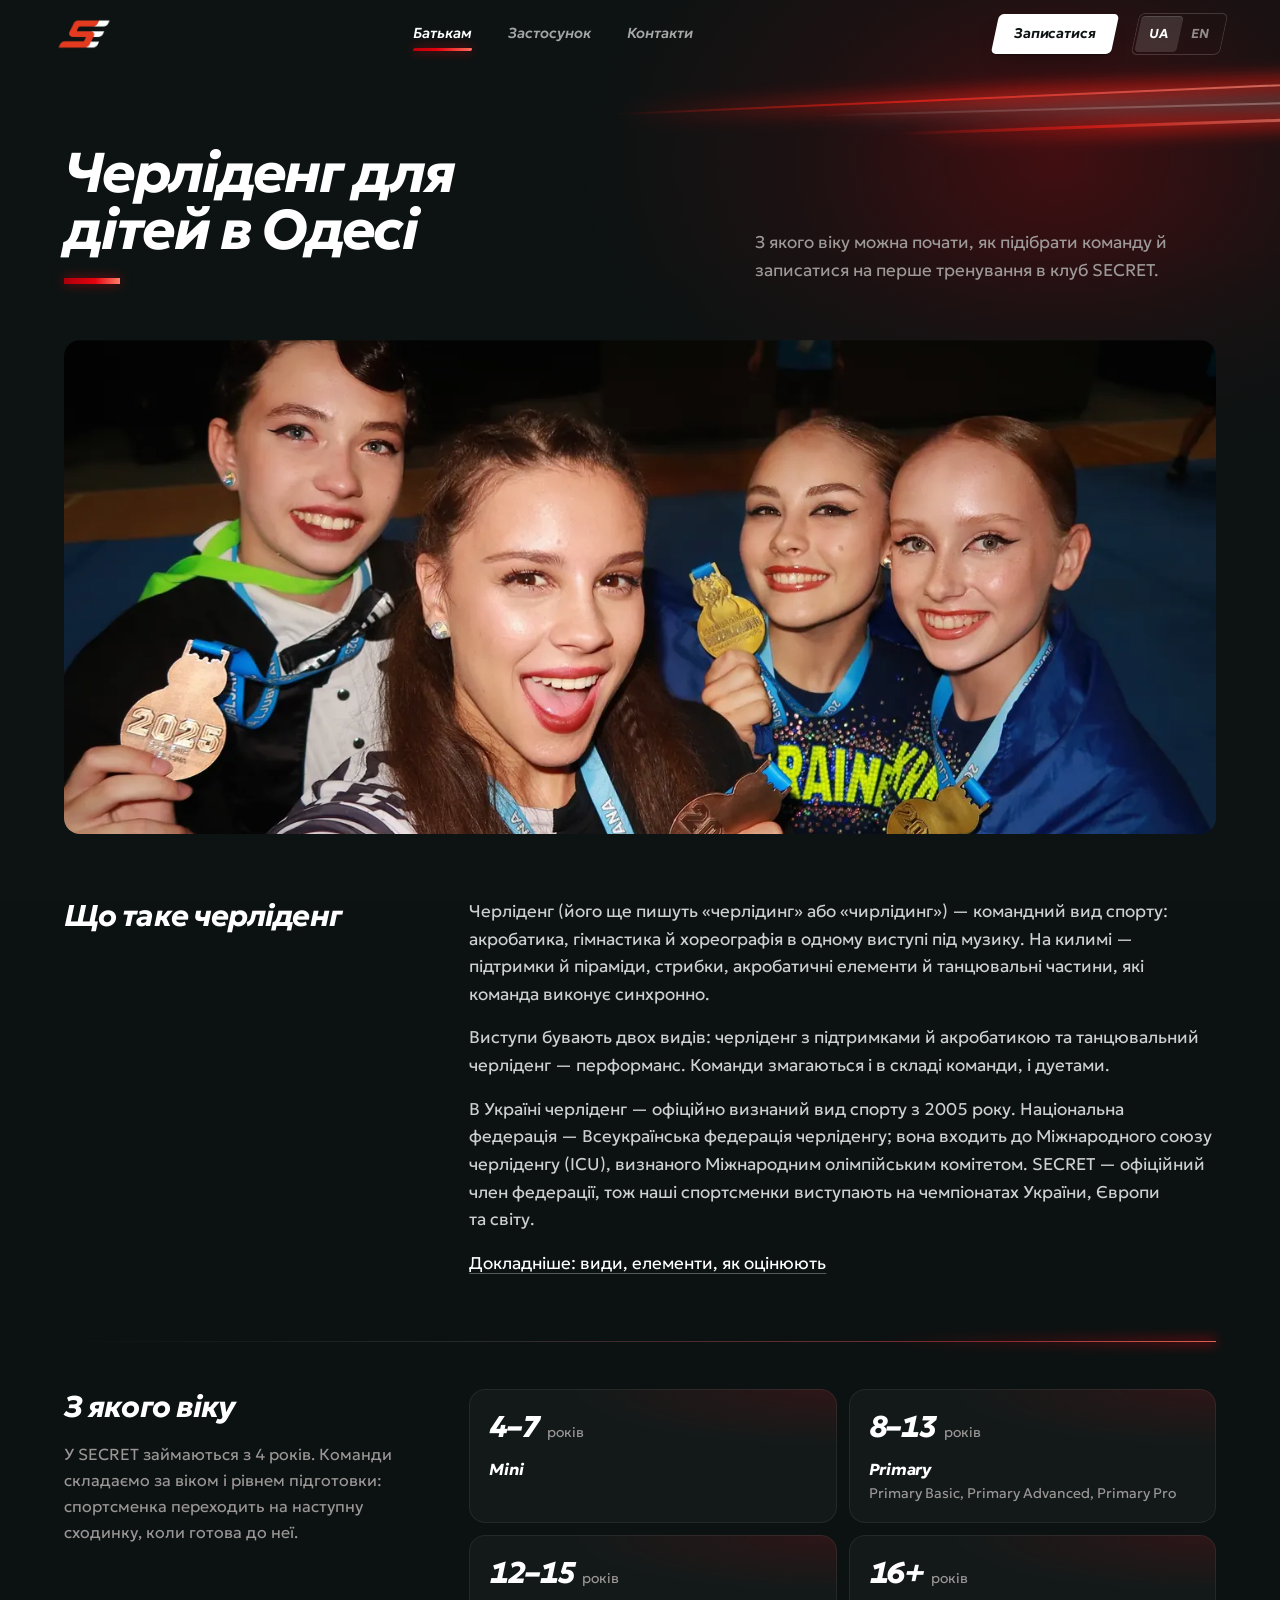
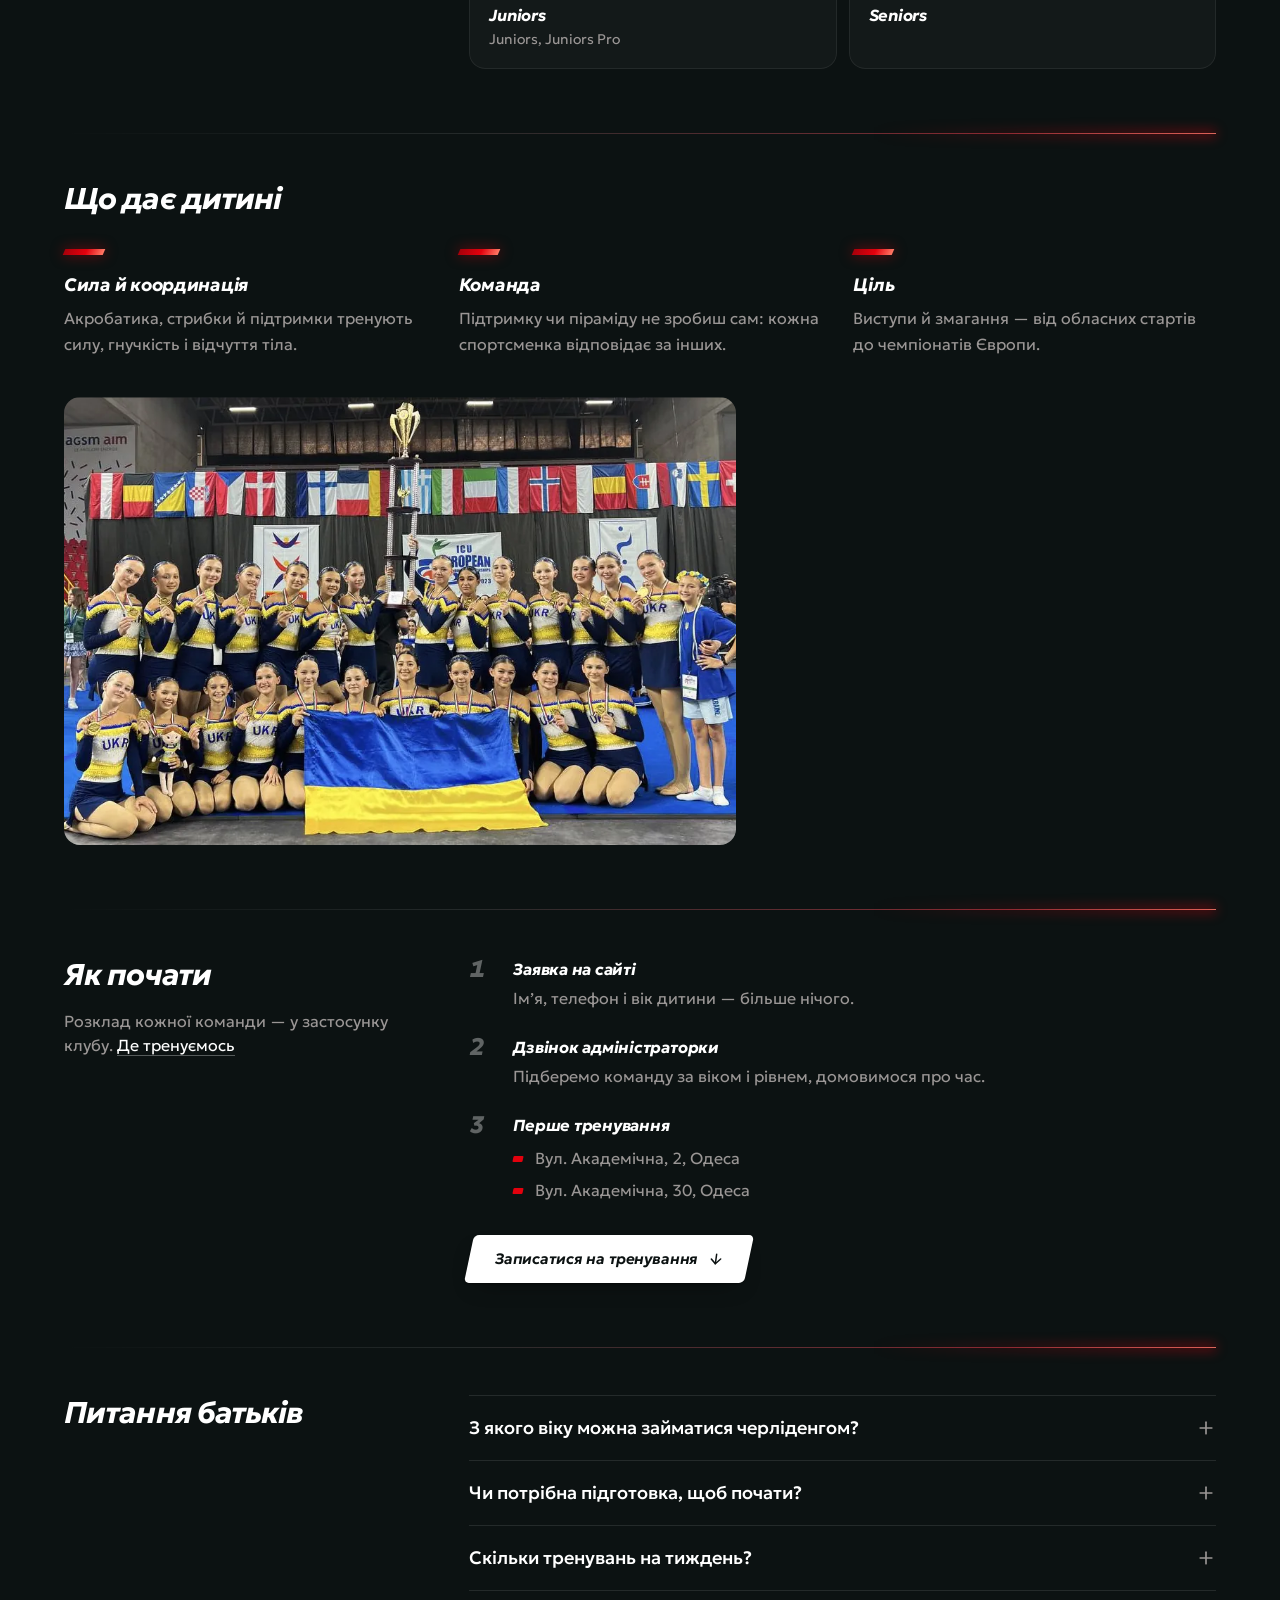
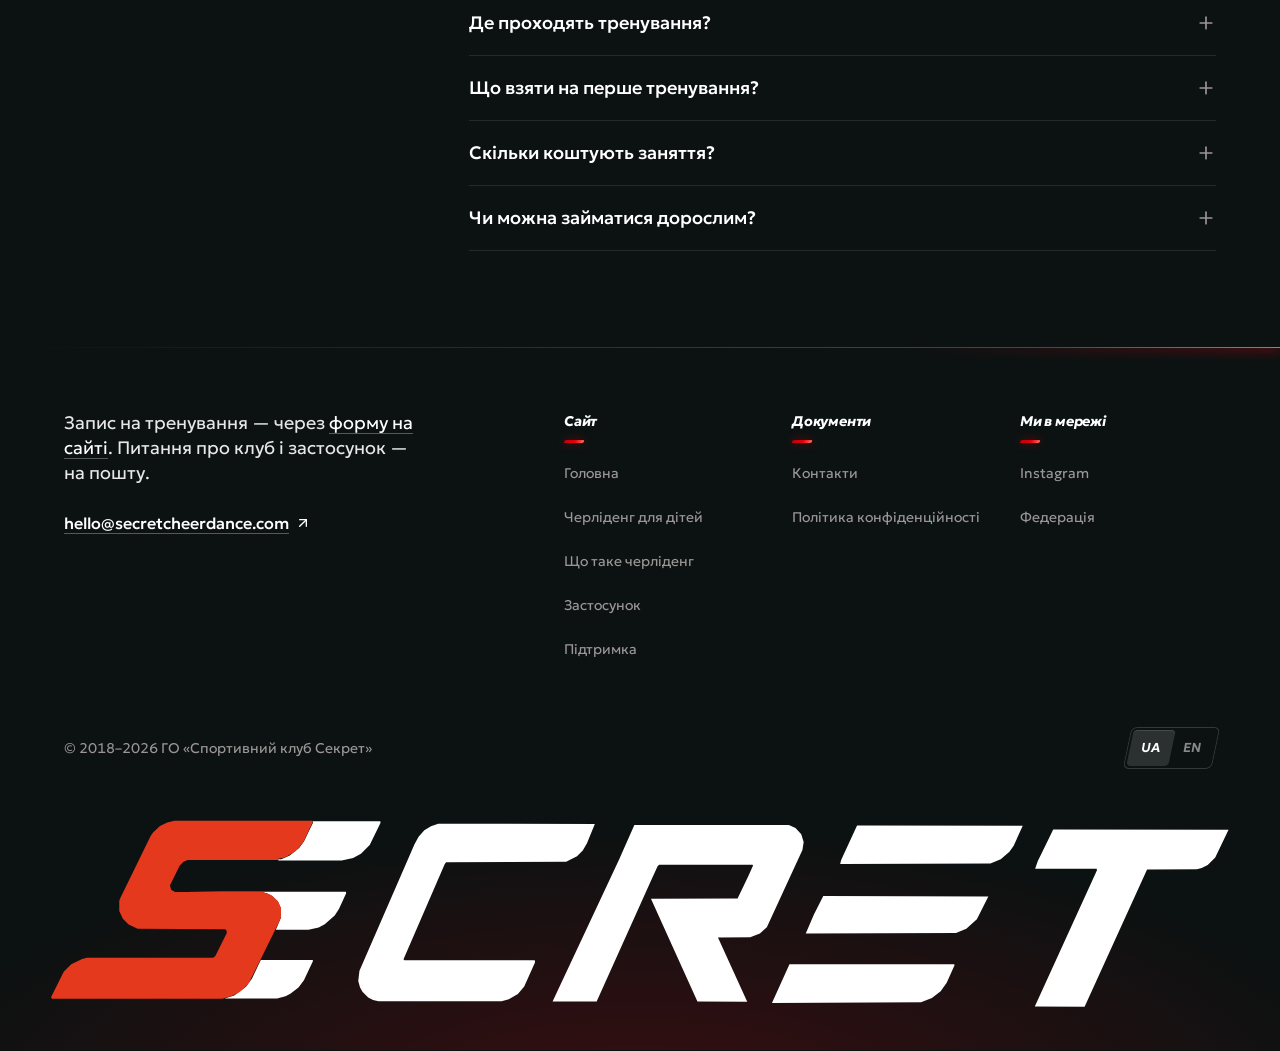
==== commit d1268560: "Publish site build 695c71c" ====
--- a/cherlidenh-dlia-ditei/index.html
+++ b/cherlidenh-dlia-ditei/index.html
@@ -25,8 +25,8 @@
 <link rel="preload" href="/assets/geologica-cyrillic-slnt-normal-B_yzb2XQ.woff2" as="font" type="font/woff2" crossorigin>
 <!-- Without JS, motion's start state (opacity 0) must not hide the text. -->
 <noscript><style>[style*=opacity\:0]{opacity:1!important;filter:none!important;transform:none!important}</style></noscript>
-  <script type="module" crossorigin src="/assets/client-D7Y0DRPq.js"></script>
-  <link rel="stylesheet" crossorigin href="/assets/client-FFZGbskZ.css">
+  <script type="module" crossorigin src="/assets/client-CRcT4gJi.js"></script>
+  <link rel="stylesheet" crossorigin href="/assets/client-DPSYWcNN.css">
 </head>
 <body>
 <div id="root" data-page="guide" data-lang="uk"><link rel="preload" as="image" href="/img/secret-mark-dark.png"/><a href="#main" class="absolute top-[-100px] left-6 z-50 rounded-md bg-white px-4 py-2 font-medium text-neutral-900 focus:top-3">Перейти до змісту</a><div class="relative isolate"><div aria-hidden="true" class="pointer-events-none absolute inset-x-0 top-0 -z-10 h-[34rem] overflow-hidden [mask-image:linear-gradient(to_bottom,#000_45%,transparent)]"><div class="absolute -top-48 right-[-20%] h-[44rem] w-[75%] bg-[radial-gradient(closest-side,rgba(227,1,13,0.24),rgba(227,1,13,0.07)_55%,rgba(227,1,13,0))]"></div><div aria-hidden="true" class="pointer-events-none absolute inset-0 overflow-hidden mix-blend-screen"><span class="light-line tone-red" style="top:15%;left:48%;opacity:0.8;--w:2px;--a:-2.5deg;clip-path:inset(-40px 0px -40px 100%)"><i style="--sd:3.5s"></i></span><span class="light-line tone-grey" style="top:18.5%;left:64%;opacity:0.5;--w:1.5px;--a:-1.5deg;clip-path:inset(-40px 0px -40px 100%)"></span><span class="light-line tone-red" style="top:21.5%;left:70%;opacity:0.7;--w:2.5px;--a:-2deg;clip-path:inset(-40px 0px -40px 100%)"><i style="--sd:8s"></i></span></div></div><header class="site-header sticky top-0 z-30 w-full pt-3 pb-2 transition-[translate,opacity,background-color,box-shadow] duration-300 ease-out px-6 sm:px-8 md:px-12 lg:px-14"><div class="flex items-center justify-between gap-6"><a href="/" class="flex min-h-11 shrink-0 items-center" aria-label="SECRET CHEERDANCE"><img src="/img/secret-mark-dark.png" width="256" height="148" alt="SECRET CHEERDANCE" class="h-auto w-14"/></a><nav aria-label="Розділи" class="nav-links relative hidden items-center gap-7 lg:flex xl:gap-9"><a href="/cherlidenh-dlia-ditei/" aria-current="page" class="nav-link">Батькам<span aria-hidden="true" class="nav-cur"></span></a><a href="/zastosunok/" class="nav-link">Застосунок</a><a href="/kontakty/" class="nav-link">Контакти</a><span aria-hidden="true" class="nav-bar-trail"></span><span aria-hidden="true" class="nav-bar"></span></nav><div class="flex items-center gap-2 lg:gap-5"><a href="/#signup" class="btn btn-primary btn-sm max-lg:min-h-11"><span class="btn-trail" aria-hidden="true"><i></i><i></i><i></i></span><span class="btn-label">Записатися</span></a><div class="lang max-lg:hidden" role="group" aria-label="Мова сайту"><span aria-hidden="true" class="lang-thumb"></span><span aria-current="true" lang="uk"><span class="sr-only">Українська</span><span aria-hidden="true">UA</span></span><a href="/en/" hrefLang="en" lang="en">EN<span class="sr-only"> — <!-- -->English</span></a></div><button type="button" aria-haspopup="dialog" aria-label="Меню" class="-mr-2.5 flex size-11 items-center justify-center rounded-full text-white transition-colors duration-150 hover:bg-white/5 lg:hidden"><svg xmlns="http://www.w3.org/2000/svg" width="24" height="24" viewBox="0 0 24 24" fill="none" stroke="currentColor" stroke-width="2" stroke-linecap="round" stroke-linejoin="round" class="lucide lucide-menu h-6 w-6" aria-hidden="true"><path d="M4 5h16"></path><path d="M4 12h16"></path><path d="M4 19h16"></path></svg></button></div></div><dialog aria-label="Меню" class="menu m-0 h-full max-h-none w-full max-w-none bg-background p-0 text-white backdrop:bg-transparent open:flex open:flex-col lg:hidden"><div class="flex items-center justify-between pt-4 px-6 sm:px-8 md:px-12 lg:px-14"><a href="/" class="flex min-h-11 shrink-0 items-center" aria-label="SECRET CHEERDANCE"><img src="/img/secret-mark-dark.png" width="256" height="148" alt="SECRET CHEERDANCE" class="h-auto w-14"/></a><button type="button" aria-label="Закрити меню" class="-mr-2.5 flex size-11 items-center justify-center rounded-full text-white transition-colors duration-150 hover:bg-white/5"><svg xmlns="http://www.w3.org/2000/svg" width="24" height="24" viewBox="0 0 24 24" fill="none" stroke="currentColor" stroke-width="2" stroke-linecap="round" stroke-linejoin="round" class="lucide lucide-x h-6 w-6" aria-hidden="true"><path d="M18 6 6 18"></path><path d="m6 6 12 12"></path></svg></button></div><nav aria-label="Розділи" class="flex-1 overflow-y-auto pt-8 pb-6 px-6 sm:px-8 md:px-12 lg:px-14"><ul><li style="--i:0"><a href="/" class="group slant flex min-h-14 items-center gap-4 text-[clamp(1.75rem,8vw,2.25rem)] leading-none font-bold tracking-[-0.03em] text-white/55 transition-colors duration-150 hover:text-white aria-[current=page]:text-white"><span aria-hidden="true" class="h-1.5 w-6 shrink-0 -skew-x-[24deg] bg-white/10 group-aria-[current=page]:bg-primary"></span>Головна</a></li><li style="--i:1"><a href="/cherlidenh-dlia-ditei/" aria-current="page" class="group slant flex min-h-14 items-center gap-4 text-[clamp(1.75rem,8vw,2.25rem)] leading-none font-bold tracking-[-0.03em] text-white/55 transition-colors duration-150 hover:text-white aria-[current=page]:text-white"><span aria-hidden="true" class="h-1.5 w-6 shrink-0 -skew-x-[24deg] bg-white/10 group-aria-[current=page]:bg-primary"></span>Батькам</a></li><li style="--i:2"><a href="/zastosunok/" class="group slant flex min-h-14 items-center gap-4 text-[clamp(1.75rem,8vw,2.25rem)] leading-none font-bold tracking-[-0.03em] text-white/55 transition-colors duration-150 hover:text-white aria-[current=page]:text-white"><span aria-hidden="true" class="h-1.5 w-6 shrink-0 -skew-x-[24deg] bg-white/10 group-aria-[current=page]:bg-primary"></span>Застосунок</a></li><li style="--i:3"><a href="/kontakty/" class="group slant flex min-h-14 items-center gap-4 text-[clamp(1.75rem,8vw,2.25rem)] leading-none font-bold tracking-[-0.03em] text-white/55 transition-colors duration-150 hover:text-white aria-[current=page]:text-white"><span aria-hidden="true" class="h-1.5 w-6 shrink-0 -skew-x-[24deg] bg-white/10 group-aria-[current=page]:bg-primary"></span>Контакти</a></li></ul></nav><div class="space-y-3 border-t border-white/10 pt-5 pb-[max(1.25rem,env(safe-area-inset-bottom))] px-6 sm:px-8 md:px-12 lg:px-14"><a href="/#signup" class="btn btn-primary w-full"><span class="btn-trail" aria-hidden="true"><i></i><i></i><i></i></span><span class="btn-label">Записатися на тренування</span></a><div class="flex justify-center pt-1"><div class="lang lang-lg" role="group" aria-label="Мова сайту"><span aria-hidden="true" class="lang-thumb"></span><span aria-current="true" lang="uk"><span class="sr-only">Українська</span><span aria-hidden="true">UA</span></span><a href="/en/" hrefLang="en" lang="en">EN<span class="sr-only"> — <!-- -->English</span></a></div></div></div></dialog></header><main id="main" class="px-6 pt-12 pb-24 sm:px-8 md:px-12 lg:px-14 lg:pt-20"><article class="mx-auto max-w-site"><div class="grid gap-8 lg:grid-cols-12 lg:items-end"><h1 id="page-title" class="slant text-[2.5rem] leading-[1.02] font-bold tracking-[-0.04em] text-white md:text-5xl lg:text-[3.5rem] lg:col-span-7">Черліденг для дітей в Одесі<span aria-hidden="true" class="bar-light mt-5 block h-1.5 w-14 origin-left -skew-x-[24deg]" style="opacity:0;transform:scaleX(0)"></span></h1><p class="max-w-md leading-relaxed text-muted-foreground md:text-[17px] lg:col-span-5">З якого віку можна почати, як підібрати команду й записатися на перше тренування в клуб SECRET.</p></div><figure class="relative mt-10 aspect-[4/3] sm:aspect-[16/9] lg:mt-14 lg:aspect-[21/9]"><div class="absolute inset-0 overflow-hidden rounded-2xl bg-white/[0.04]" style="clip-path:polygon(0% 0%, 0% 0%, -12% 100%, -12% 100%)"><img src="/img/club/medals-joy-1400.webp" srcSet="/img/club/medals-joy-800.webp 800w, /img/club/medals-joy-1400.webp 1400w, /img/club/medals-joy-2200.webp 2200w" width="2200" height="1467" sizes="(min-width: 1280px) 1200px, 100vw" alt="Спортсменки радіють медалям чемпіонату в Любляні 2025 року" loading="lazy" decoding="async" class="size-full object-cover object-[50%_38%]" style="transform:scale(1.08)"/></div></figure><section aria-labelledby="what" class="mt-16 grid gap-8 lg:grid-cols-12 lg:gap-16"><h2 id="what" class="slant text-2xl font-bold tracking-[-0.03em] text-white md:text-3xl lg:col-span-4">Що таке черліденг</h2><div class="max-w-[68ch] space-y-4 text-[17px] leading-relaxed text-white/80 lg:col-span-8"><p>Черліденг (його ще пишуть «черлідинг» або «чирлідинг») — командний вид спорту: акробатика, гімнастика й хореографія в одному виступі під музику. На килимі — підтримки й піраміди, стрибки, акробатичні елементи й танцювальні частини, які команда виконує синхронно.</p><p>Виступи бувають двох видів: черліденг з підтримками й акробатикою та танцювальний черліденг — перформанс. Команди змагаються і в складі команди, і дуетами.</p><p>В Україні черліденг — офіційно визнаний вид спорту з 2005 року. Національна федерація — Всеукраїнська федерація черліденгу; вона входить до Міжнародного союзу черліденгу (ICU), визнаного Міжнародним олімпійським комітетом. SECRET — офіційний член федерації, тож наші спортсменки виступають на чемпіонатах України, Європи та світу.</p><p><a href="/shcho-take-cherlidenh/" class="text-white underline decoration-white/30 underline-offset-4 hover:decoration-white">Докладніше: види, елементи, як оцінюють</a></p></div></section><section aria-labelledby="age" class="seam mt-16 grid gap-8 pt-12 lg:grid-cols-12 lg:gap-16"><div class="lg:col-span-4"><h2 id="age" class="slant text-2xl font-bold tracking-[-0.03em] text-white md:text-3xl">З якого віку</h2><p class="mt-4 leading-relaxed text-muted-foreground">У SECRET займаються з 4 років. Команди складаємо за віком і рівнем підготовки: спортсменка переходить на наступну сходинку, коли готова до неї.</p></div><ul class="grid gap-3 sm:grid-cols-2 lg:col-span-8"><li class="lit rounded-2xl bg-white/[0.03] p-5 shadow-[inset_0_0_0_1px_rgba(255,255,255,0.07)]"><p class="flex items-baseline gap-2"><span class="num text-3xl text-white">4–7</span><span class="text-sm text-muted-foreground">років</span></p><p class="t-name mt-3 text-white">Mini</p></li><li class="lit rounded-2xl bg-white/[0.03] p-5 shadow-[inset_0_0_0_1px_rgba(255,255,255,0.07)]"><p class="flex items-baseline gap-2"><span class="num text-3xl text-white">8–13</span><span class="text-sm text-muted-foreground">років</span></p><p class="t-name mt-3 text-white">Primary</p><p class="mt-0.5 text-sm text-muted-foreground">Primary Basic, Primary Advanced, Primary Pro</p></li><li class="lit rounded-2xl bg-white/[0.03] p-5 shadow-[inset_0_0_0_1px_rgba(255,255,255,0.07)]"><p class="flex items-baseline gap-2"><span class="num text-3xl text-white">12–15</span><span class="text-sm text-muted-foreground">років</span></p><p class="t-name mt-3 text-white">Juniors</p><p class="mt-0.5 text-sm text-muted-foreground">Juniors, Juniors Pro</p></li><li class="lit rounded-2xl bg-white/[0.03] p-5 shadow-[inset_0_0_0_1px_rgba(255,255,255,0.07)]"><p class="flex items-baseline gap-2"><span class="num text-3xl text-white">16+</span><span class="text-sm text-muted-foreground">років</span></p><p class="t-name mt-3 text-white">Seniors</p></li></ul></section><section aria-labelledby="gives" class="seam mt-16 pt-12"><h2 id="gives" class="slant text-2xl font-bold tracking-[-0.03em] text-white md:text-3xl">Що дає дитині</h2><ul class="mt-8 grid gap-8 md:grid-cols-3"><li><span aria-hidden="true" class="bar-light block h-1.5 w-10 -skew-x-[24deg]"></span><p class="t-name mt-4 text-lg text-white">Сила й координація</p><p class="mt-1.5 leading-relaxed text-muted-foreground">Акробатика, стрибки й підтримки тренують силу, гнучкість і відчуття тіла.</p></li><li><span aria-hidden="true" class="bar-light block h-1.5 w-10 -skew-x-[24deg]"></span><p class="t-name mt-4 text-lg text-white">Команда</p><p class="mt-1.5 leading-relaxed text-muted-foreground">Підтримку чи піраміду не зробиш сам: кожна спортсменка відповідає за інших.</p></li><li><span aria-hidden="true" class="bar-light block h-1.5 w-10 -skew-x-[24deg]"></span><p class="t-name mt-4 text-lg text-white">Ціль</p><p class="mt-1.5 leading-relaxed text-muted-foreground">Виступи й змагання — від обласних стартів до чемпіонатів Європи.</p></li></ul><figure class="relative mt-10 aspect-[3/2] max-w-2xl"><div class="absolute inset-0 overflow-hidden rounded-2xl bg-white/[0.04]" style="clip-path:polygon(0% 0%, 0% 0%, -12% 100%, -12% 100%)"><img src="/img/club/euro-team-flag-956.webp" srcSet="/img/club/euro-team-flag-956.webp 956w" width="956" height="637" sizes="(min-width: 768px) 640px, 100vw" alt="Збірна України з прапором і кубком на чемпіонаті Європи ICU" loading="lazy" decoding="async" class="size-full object-cover" style="transform:scale(1.08)"/></div></figure></section><section aria-labelledby="start" class="seam mt-16 grid gap-8 pt-12 lg:grid-cols-12 lg:gap-16"><div class="lg:col-span-4"><h2 id="start" class="slant text-2xl font-bold tracking-[-0.03em] text-white md:text-3xl">Як почати</h2><p class="mt-4 text-muted-foreground">Розклад кожної команди — у застосунку клубу.<!-- --> <a href="/kontakty/" class="text-white underline decoration-white/30 underline-offset-4 hover:decoration-white">Де тренуємось</a></p></div><div class="lg:col-span-8"><ol class="space-y-6"><li class="flex gap-5"><span class="num w-6 shrink-0 text-2xl leading-none text-white/35">1</span><div><p class="t-name text-white">Заявка на сайті</p><p class="mt-1 leading-relaxed text-muted-foreground">Ім’я, телефон і вік дитини — більше нічого.</p></div></li><li class="flex gap-5"><span class="num w-6 shrink-0 text-2xl leading-none text-white/35">2</span><div><p class="t-name text-white">Дзвінок адміністраторки</p><p class="mt-1 leading-relaxed text-muted-foreground">Підберемо команду за віком і рівнем, домовимося про час.</p></div></li><li class="flex gap-5"><span class="num w-6 shrink-0 text-2xl leading-none text-white/35">3</span><div><p class="t-name text-white">Перше тренування</p><ul class="mt-2 space-y-1.5"><li class="flex items-baseline gap-3 leading-relaxed text-muted-foreground"><span aria-hidden="true" class="h-1.5 w-2.5 shrink-0 -translate-y-0.5 -skew-x-12 rounded-[1px] bg-primary"></span>Вул. Академічна, 2, Одеса</li><li class="flex items-baseline gap-3 leading-relaxed text-muted-foreground"><span aria-hidden="true" class="h-1.5 w-2.5 shrink-0 -translate-y-0.5 -skew-x-12 rounded-[1px] bg-primary"></span>Вул. Академічна, 30, Одеса</li></ul></div></li></ol><div data-signup="true" class="mt-8"><a href="/#signup" class="btn btn-primary"><span class="btn-trail" aria-hidden="true"><i></i><i></i><i></i></span><span class="btn-label">Записатися на тренування</span><span class="btn-icon btn-icon-down" aria-hidden="true"><svg xmlns="http://www.w3.org/2000/svg" width="24" height="24" viewBox="0 0 24 24" fill="none" stroke="currentColor" stroke-width="2.25" stroke-linecap="round" stroke-linejoin="round" class="lucide lucide-arrow-down" aria-hidden="true"><path d="M12 5v14"></path><path d="m19 12-7 7-7-7"></path></svg><svg xmlns="http://www.w3.org/2000/svg" width="24" height="24" viewBox="0 0 24 24" fill="none" stroke="currentColor" stroke-width="2.25" stroke-linecap="round" stroke-linejoin="round" class="lucide lucide-arrow-down" aria-hidden="true"><path d="M12 5v14"></path><path d="m19 12-7 7-7-7"></path></svg></span></a></div></div></section><section aria-labelledby="faq" class="seam mt-16 grid gap-8 pt-12 lg:grid-cols-12 lg:gap-16"><h2 id="faq" class="slant text-2xl font-bold tracking-[-0.03em] text-white md:text-3xl lg:col-span-4">Питання батьків</h2><div class="border-t border-white/10 lg:col-span-8"><details class="acc group border-b border-white/10"><summary class="flex min-h-16 cursor-pointer list-none items-center gap-6 py-4 [&amp;::-webkit-details-marker]:hidden"><span class="flex-1 text-base font-medium text-white md:text-lg">З якого віку можна займатися черліденгом?</span><svg xmlns="http://www.w3.org/2000/svg" width="24" height="24" viewBox="0 0 24 24" fill="none" stroke="currentColor" stroke-width="2" stroke-linecap="round" stroke-linejoin="round" class="lucide lucide-plus acc-icon h-5 w-5 shrink-0 text-muted-foreground" aria-hidden="true"><path d="M5 12h14"></path><path d="M12 5v14"></path></svg></summary><p class="max-w-2xl pr-10 pb-6 leading-relaxed text-muted-foreground">У клубі SECRET — з 4 років: наймолодша команда MINI для дітей 4–7 років. Старші групи — PRIMARY (8–13), JUNIORS (12–15) і SENIORS (від 16 років).</p></details><details class="acc group border-b border-white/10"><summary class="flex min-h-16 cursor-pointer list-none items-center gap-6 py-4 [&amp;::-webkit-details-marker]:hidden"><span class="flex-1 text-base font-medium text-white md:text-lg">Чи потрібна підготовка, щоб почати?</span><svg xmlns="http://www.w3.org/2000/svg" width="24" height="24" viewBox="0 0 24 24" fill="none" stroke="currentColor" stroke-width="2" stroke-linecap="round" stroke-linejoin="round" class="lucide lucide-plus acc-icon h-5 w-5 shrink-0 text-muted-foreground" aria-hidden="true"><path d="M5 12h14"></path><path d="M12 5v14"></path></svg></summary><p class="max-w-2xl pr-10 pb-6 leading-relaxed text-muted-foreground">Для старту — ні. Команду підбираємо за віком і рівнем підготовки, тож новачок починає з основ у своїй віковій групі.</p></details><details class="acc group border-b border-white/10"><summary class="flex min-h-16 cursor-pointer list-none items-center gap-6 py-4 [&amp;::-webkit-details-marker]:hidden"><span class="flex-1 text-base font-medium text-white md:text-lg">Скільки тренувань на тиждень?</span><svg xmlns="http://www.w3.org/2000/svg" width="24" height="24" viewBox="0 0 24 24" fill="none" stroke="currentColor" stroke-width="2" stroke-linecap="round" stroke-linejoin="round" class="lucide lucide-plus acc-icon h-5 w-5 shrink-0 text-muted-foreground" aria-hidden="true"><path d="M5 12h14"></path><path d="M12 5v14"></path></svg></summary><p class="max-w-2xl pr-10 pb-6 leading-relaxed text-muted-foreground">Три тренування на тиждень: у MINI — по півтори години, у старших командах — по дві–дві з половиною. Дні й час кожної команди — у застосунку клубу: після запису адміністраторка надішле код запрошення.</p></details><details class="acc group border-b border-white/10"><summary class="flex min-h-16 cursor-pointer list-none items-center gap-6 py-4 [&amp;::-webkit-details-marker]:hidden"><span class="flex-1 text-base font-medium text-white md:text-lg">Де проходять тренування?</span><svg xmlns="http://www.w3.org/2000/svg" width="24" height="24" viewBox="0 0 24 24" fill="none" stroke="currentColor" stroke-width="2" stroke-linecap="round" stroke-linejoin="round" class="lucide lucide-plus acc-icon h-5 w-5 shrink-0 text-muted-foreground" aria-hidden="true"><path d="M5 12h14"></path><path d="M12 5v14"></path></svg></summary><p class="max-w-2xl pr-10 pb-6 leading-relaxed text-muted-foreground">В Одесі, на вулиці Академічній: у Національному університеті «Одеська юридична академія» (Академічна, 2) і в Міжнародній академічній школі «Одеса» (Академічна, 30).</p></details><details class="acc group border-b border-white/10"><summary class="flex min-h-16 cursor-pointer list-none items-center gap-6 py-4 [&amp;::-webkit-details-marker]:hidden"><span class="flex-1 text-base font-medium text-white md:text-lg">Що взяти на перше тренування?</span><svg xmlns="http://www.w3.org/2000/svg" width="24" height="24" viewBox="0 0 24 24" fill="none" stroke="currentColor" stroke-width="2" stroke-linecap="round" stroke-linejoin="round" class="lucide lucide-plus acc-icon h-5 w-5 shrink-0 text-muted-foreground" aria-hidden="true"><path d="M5 12h14"></path><path d="M12 5v14"></path></svg></summary><p class="max-w-2xl pr-10 pb-6 leading-relaxed text-muted-foreground">Зручний спортивний одяг і пляшку води. Решту підкаже тренерка на першому тренуванні.</p></details><details class="acc group border-b border-white/10"><summary class="flex min-h-16 cursor-pointer list-none items-center gap-6 py-4 [&amp;::-webkit-details-marker]:hidden"><span class="flex-1 text-base font-medium text-white md:text-lg">Скільки коштують заняття?</span><svg xmlns="http://www.w3.org/2000/svg" width="24" height="24" viewBox="0 0 24 24" fill="none" stroke="currentColor" stroke-width="2" stroke-linecap="round" stroke-linejoin="round" class="lucide lucide-plus acc-icon h-5 w-5 shrink-0 text-muted-foreground" aria-hidden="true"><path d="M5 12h14"></path><path d="M12 5v14"></path></svg></summary><p class="max-w-2xl pr-10 pb-6 leading-relaxed text-muted-foreground">Вартість абонемента повідомить адміністраторка, коли зв’яжеться після заявки.</p></details><details class="acc group border-b border-white/10"><summary class="flex min-h-16 cursor-pointer list-none items-center gap-6 py-4 [&amp;::-webkit-details-marker]:hidden"><span class="flex-1 text-base font-medium text-white md:text-lg">Чи можна займатися дорослим?</span><svg xmlns="http://www.w3.org/2000/svg" width="24" height="24" viewBox="0 0 24 24" fill="none" stroke="currentColor" stroke-width="2" stroke-linecap="round" stroke-linejoin="round" class="lucide lucide-plus acc-icon h-5 w-5 shrink-0 text-muted-foreground" aria-hidden="true"><path d="M5 12h14"></path><path d="M12 5v14"></path></svg></summary><p class="max-w-2xl pr-10 pb-6 leading-relaxed text-muted-foreground">Команда SENIORS — для спортсменок від 16 років. Рівень підготовки обговоримо під час запису.</p></details></div></section></article></main><div inert="" class="fixed inset-x-0 bottom-0 z-40 border-t border-white/10 bg-[#0c1212]/95 px-4 pt-3 pb-[max(0.75rem,env(safe-area-inset-bottom))] lg:hidden invisible translate-y-full opacity-0 [transition:translate_0.24s_ease-in,opacity_0.24s_ease-in,visibility_0s_linear_0.24s] motion-reduce:transition-none"><a href="/#signup" class="btn btn-primary w-full"><span class="btn-trail" aria-hidden="true"><i></i><i></i><i></i></span><span class="btn-label">Записатися на тренування</span><span class="btn-icon btn-icon-down" aria-hidden="true"><svg xmlns="http://www.w3.org/2000/svg" width="24" height="24" viewBox="0 0 24 24" fill="none" stroke="currentColor" stroke-width="2.25" stroke-linecap="round" stroke-linejoin="round" class="lucide lucide-arrow-down" aria-hidden="true"><path d="M12 5v14"></path><path d="m19 12-7 7-7-7"></path></svg><svg xmlns="http://www.w3.org/2000/svg" width="24" height="24" viewBox="0 0 24 24" fill="none" stroke="currentColor" stroke-width="2.25" stroke-linecap="round" stroke-linejoin="round" class="lucide lucide-arrow-down" aria-hidden="true"><path d="M12 5v14"></path><path d="m19 12-7 7-7-7"></path></svg></span></a></div></div><footer class="seam relative isolate w-full overflow-hidden [container-type:inline-size]"><div aria-hidden="true" class="pointer-events-none absolute -bottom-[30cqw] left-1/2 -z-10 h-[48cqw] w-[120cqw] -translate-x-1/2 bg-[radial-gradient(closest-side,rgba(227,1,13,0.22),rgba(227,1,13,0))]"></div><div class="relative px-6 pt-16 sm:px-8 md:px-12 lg:px-14"><div class="mx-auto max-w-site"><div class="grid gap-12 lg:grid-cols-12"><div class="lg:col-span-5"><p class="max-w-sm text-lg leading-snug text-white/90 [&amp;_a]:text-white [&amp;_a]:underline [&amp;_a]:decoration-white/30 [&amp;_a]:underline-offset-4 [&amp;_a:hover]:decoration-white">Запис на тренування — через <a href="/#signup">форму на сайті</a>. Питання про клуб і застосунок — на пошту.</p><a href="mailto:hello@secretcheerdance.com" class="group mt-4 inline-flex min-h-11 items-center gap-1.5 text-base font-medium text-white underline decoration-white/30 underline-offset-4 hover:decoration-white">hello@secretcheerdance.com<svg xmlns="http://www.w3.org/2000/svg" width="24" height="24" viewBox="0 0 24 24" fill="none" stroke="currentColor" stroke-width="2" stroke-linecap="round" stroke-linejoin="round" class="lucide lucide-arrow-up-right h-4 w-4 transition-transform duration-150 group-hover:translate-x-0.5 group-hover:-translate-y-0.5" aria-hidden="true"><path d="M7 7h10v10"></path><path d="M7 17 17 7"></path></svg></a></div><nav class="grid grid-cols-2 gap-x-8 gap-y-6 sm:grid-cols-3 lg:col-span-7" aria-label="Посилання"><div class="flex flex-col"><p class="t-head mb-2 text-sm text-white">Сайт</p><a href="/" class="flex min-h-11 items-center text-sm text-muted-foreground transition-colors hover:text-white">Головна</a><a href="/cherlidenh-dlia-ditei/" class="flex min-h-11 items-center text-sm text-muted-foreground transition-colors hover:text-white">Черліденг для дітей</a><a href="/shcho-take-cherlidenh/" class="flex min-h-11 items-center text-sm text-muted-foreground transition-colors hover:text-white">Що таке черліденг</a><a href="/zastosunok/" class="flex min-h-11 items-center text-sm text-muted-foreground transition-colors hover:text-white">Застосунок</a><a href="/zastosunok/#support" class="flex min-h-11 items-center text-sm text-muted-foreground transition-colors hover:text-white">Підтримка</a></div><div class="flex flex-col"><p class="t-head mb-2 text-sm text-white">Документи</p><a href="/kontakty/" class="flex min-h-11 items-center text-sm text-muted-foreground transition-colors hover:text-white">Контакти</a><a href="/privacy/" class="flex min-h-11 items-center text-sm text-muted-foreground transition-colors hover:text-white">Політика конфіденційності</a></div><div class="flex flex-col"><p class="t-head mb-2 text-sm text-white">Ми в мережі</p><a href="https://www.instagram.com/secret.cheerdance/" class="flex min-h-11 items-center text-sm text-muted-foreground transition-colors hover:text-white">Instagram</a><a href="https://all-ukrainian-cheerleading-federation.ua" class="flex min-h-11 items-center text-sm text-muted-foreground transition-colors hover:text-white">Федерація</a></div></nav></div><div class="mt-14 flex flex-col items-start gap-3 text-sm text-muted-foreground sm:flex-row sm:items-center sm:justify-between"><p class="py-2">© 2018–2026 ГО «Спортивний клуб Секрет»</p><div class="lang" role="group" aria-label="Мова сайту"><span aria-hidden="true" class="lang-thumb"></span><span aria-current="true" lang="uk"><span class="sr-only">Українська</span><span aria-hidden="true">UA</span></span><a href="/en/" hrefLang="en" lang="en">EN<span class="sr-only"> — <!-- -->English</span></a></div></div></div></div><svg aria-hidden="true" viewBox="103 0 1951 297" class="pointer-events-none mx-auto mt-[4cqw] mb-[4cqw] block w-[92cqw] overflow-visible select-none"><path d="M324.5 117 591.5 117 592 119.5 580 145.5 573 156.5 556.5 171 546.5 176 529.5 180 475.5 180 484 159.5 484 144.5 479 133.5 470.5 125 461.5 120 454.5 118ZM450.5 230 536.5 230 537 231.5 522 263.5 513 275.5 499.5 286 491.5 290 477.5 294 390.5 294 406.5 289 426 274.5 436 260.5ZM536.5 0 648.5 0 649 2.5 631 39.5 616.5 54 603.5 61 584.5 65 479.5 65 479.5 63 484.5 63 498.5 57 514 44.5 522 33.5 537 2.5Z" fill="#fff" fill-rule="evenodd" style="transform:translateY(80px);opacity:0;transform-origin:50% 50%;transform-box:fill-box"></path><path d="M744.5 3 1004 3.5 991 35.5 984 47.5 974.5 57 956.5 66 757.5 67 755 70.5 687 227.5 688.5 229 904.5 229 905 232.5 887 272.5 876.5 285 861.5 294 849.5 297 645.5 297 636.5 295 628.5 291 619 281.5 615 274.5 612 263.5 614 246.5 705 37.5 712 24.5 721.5 14 732.5 7Z" fill="#fff" fill-rule="evenodd" style="transform:translateY(80px);opacity:0;transform-origin:50% 50%;transform-box:fill-box"></path><path d="M1069.5 3 1325.5 3 1336.5 8 1346 18.5 1350 31.5 1348 44.5 1289 172.5 1277.5 183 1261.5 189 1208 189.5 1256.5 296 1174 295.5 1097 125.5 1240.5 125 1258 88.5 1266 70.5 1265.5 69 1110.5 69 1108 71.5 1097 95.5 1007 295.5 934 295.5 1045 58.5Z" fill="#fff" fill-rule="evenodd" style="transform:translateY(80px);opacity:0;transform-origin:50% 50%;transform-box:fill-box"></path><path d="M1326.5 231 1599.5 231 1600 232.5 1587 261.5 1577 275.5 1562.5 287 1544.5 294 1297.5 295ZM1382.5 118 1656 118.5 1637 156.5 1619.5 172 1602.5 179 1353.5 180 1367 148.5ZM1438.5 1 1713 1.5 1698 34.5 1691 44.5 1676.5 57 1659.5 64 1410.5 65 1412 58.5Z" fill="#fff" fill-rule="evenodd" style="transform:translateY(80px);opacity:0;transform-origin:50% 50%;transform-box:fill-box"></path><path d="M1763.5 3 2054 3.5 2032 49.5 2019.5 62 2009.5 67 2001.5 69 1919 69.5 1815.5 297 1733 296.5 1836 70.5 1835.5 68 1733.5 68 1738 55.5Z" fill="#fff" fill-rule="evenodd" style="transform:translateY(80px);opacity:0;transform-origin:50% 50%;transform-box:fill-box"></path><path d="M307.5 0 535.5 0 537 1.5 522 33.5 514 44.5 507.5 51 490.5 61 479.5 63 478.5 65 329.5 65 322.5 68 316 74.5 300 107.5 302 114.5 308.5 118 454.5 118 467.5 123 479 133.5 484 144.5 484 159.5 482 165.5 431 268.5 421.5 279 413.5 285 401.5 291 386.5 295 104.5 295 103 292.5 124 250.5 136.5 238 154.5 229 162.5 227 371.5 227 375 224.5 394 186.5 394 182.5 391.5 180 246.5 179 231.5 172 222 162.5 216 149.5 216 132.5 218 127.5 268 25.5 272 19.5 283.5 9 295.5 3Z" fill="#E4391D" fill-rule="evenodd" style="transform:translateY(80px);opacity:0;transform-origin:50% 50%;transform-box:fill-box"></path></svg></footer><button type="button" aria-label="Нагору" data-shown="false" inert="" class="to-top"><span class="to-top-fill" aria-hidden="true"></span><span class="to-top-icon" aria-hidden="true"><svg xmlns="http://www.w3.org/2000/svg" width="24" height="24" viewBox="0 0 24 24" fill="none" stroke="currentColor" stroke-width="2.25" stroke-linecap="round" stroke-linejoin="round" class="lucide lucide-arrow-up" aria-hidden="true"><path d="m5 12 7-7 7 7"></path><path d="M12 19V5"></path></svg><svg xmlns="http://www.w3.org/2000/svg" width="24" height="24" viewBox="0 0 24 24" fill="none" stroke="currentColor" stroke-width="2.25" stroke-linecap="round" stroke-linejoin="round" class="lucide lucide-arrow-up" aria-hidden="true"><path d="m5 12 7-7 7 7"></path><path d="M12 19V5"></path></svg></span></button></div>
--- a/assets/client-DPSYWcNN.css
+++ b/assets/client-DPSYWcNN.css
@@ -0,0 +1 @@
+@font-face{font-family:Geologica Variable;font-style:oblique 0deg 12deg;font-display:swap;font-weight:100 900;src:url(/assets/geologica-cyrillic-ext-slnt-normal-rxO_wG0Q.woff2)format("woff2-variations");unicode-range:U+460-52F,U+1C80-1C8A,U+20B4,U+2DE0-2DFF,U+A640-A69F,U+FE2E-FE2F}@font-face{font-family:Geologica Variable;font-style:oblique 0deg 12deg;font-display:swap;font-weight:100 900;src:url(/assets/geologica-cyrillic-slnt-normal-B_yzb2XQ.woff2)format("woff2-variations");unicode-range:U+301,U+400-45F,U+490-491,U+4B0-4B1,U+2116}@font-face{font-family:Geologica Variable;font-style:oblique 0deg 12deg;font-display:swap;font-weight:100 900;src:url(/assets/geologica-greek-slnt-normal-Cx3BHNo7.woff2)format("woff2-variations");unicode-range:U+370-377,U+37A-37F,U+384-38A,U+38C,U+38E-3A1,U+3A3-3FF}@font-face{font-family:Geologica Variable;font-style:oblique 0deg 12deg;font-display:swap;font-weight:100 900;src:url(/assets/geologica-vietnamese-slnt-normal-DXzu7KAE.woff2)format("woff2-variations");unicode-range:U+102-103,U+110-111,U+128-129,U+168-169,U+1A0-1A1,U+1AF-1B0,U+300-301,U+303-304,U+308-309,U+323,U+329,U+1EA0-1EF9,U+20AB}@font-face{font-family:Geologica Variable;font-style:oblique 0deg 12deg;font-display:swap;font-weight:100 900;src:url(/assets/geologica-latin-ext-slnt-normal-CTGHsaBw.woff2)format("woff2-variations");unicode-range:U+100-2BA,U+2BD-2C5,U+2C7-2CC,U+2CE-2D7,U+2DD-2FF,U+304,U+308,U+329,U+1D00-1DBF,U+1E00-1E9F,U+1EF2-1EFF,U+2020,U+20A0-20AB,U+20AD-20C0,U+2113,U+2C60-2C7F,U+A720-A7FF}@font-face{font-family:Geologica Variable;font-style:oblique 0deg 12deg;font-display:swap;font-weight:100 900;src:url(/assets/geologica-latin-slnt-normal-CcH1xNuD.woff2)format("woff2-variations");unicode-range:U+??,U+131,U+152-153,U+2BB-2BC,U+2C6,U+2DA,U+2DC,U+304,U+308,U+329,U+2000-206F,U+20AC,U+2122,U+2191,U+2193,U+2212,U+2215,U+FEFF,U+FFFD}@layer properties{@supports (((-webkit-hyphens:none)) and (not (margin-trim:inline))) or ((-moz-orient:inline) and (not (color:rgb(from red r g b)))){*,:before,:after,::backdrop{--tw-translate-x:0;--tw-translate-y:0;--tw-translate-z:0;--tw-rotate-x:initial;--tw-rotate-y:initial;--tw-rotate-z:initial;--tw-skew-x:initial;--tw-skew-y:initial;--tw-space-y-reverse:0;--tw-divide-y-reverse:0;--tw-border-style:solid;--tw-leading:initial;--tw-font-weight:initial;--tw-tracking:initial;--tw-shadow:0 0 #0000;--tw-shadow-color:initial;--tw-shadow-alpha:100%;--tw-inset-shadow:0 0 #0000;--tw-inset-shadow-color:initial;--tw-inset-shadow-alpha:100%;--tw-ring-color:initial;--tw-ring-shadow:0 0 #0000;--tw-inset-ring-color:initial;--tw-inset-ring-shadow:0 0 #0000;--tw-ring-inset:initial;--tw-ring-offset-width:0px;--tw-ring-offset-color:#fff;--tw-ring-offset-shadow:0 0 #0000;--tw-blur:initial;--tw-brightness:initial;--tw-contrast:initial;--tw-grayscale:initial;--tw-hue-rotate:initial;--tw-invert:initial;--tw-opacity:initial;--tw-saturate:initial;--tw-sepia:initial;--tw-drop-shadow:initial;--tw-drop-shadow-color:initial;--tw-drop-shadow-alpha:100%;--tw-drop-shadow-size:initial;--tw-backdrop-blur:initial;--tw-backdrop-brightness:initial;--tw-backdrop-contrast:initial;--tw-backdrop-grayscale:initial;--tw-backdrop-hue-rotate:initial;--tw-backdrop-invert:initial;--tw-backdrop-opacity:initial;--tw-backdrop-saturate:initial;--tw-backdrop-sepia:initial;--tw-duration:initial;--tw-ease:initial;--tw-content:"";--tw-divide-x-reverse:0}}}@layer theme{:root,:host{--font-sans:"Geologica Variable", ui-sans-serif, system-ui, sans-serif;--font-mono:ui-monospace, SFMono-Regular, Menlo, Monaco, Consolas, "Liberation Mono", "Courier New", monospace;--color-neutral-900:oklch(20.5% 0 none);--color-white:#fff;--spacing:.25rem;--container-xs:20rem;--container-sm:24rem;--container-md:28rem;--container-lg:32rem;--container-xl:36rem;--container-2xl:42rem;--container-3xl:48rem;--text-xs:.75rem;--text-xs--line-height:calc(1 / .75);--text-sm:.875rem;--text-sm--line-height:calc(1.25 / .875);--text-base:1rem;--text-base--line-height:calc(1.5 / 1);--text-lg:1.125rem;--text-lg--line-height:calc(1.75 / 1.125);--text-xl:1.25rem;--text-xl--line-height:calc(1.75 / 1.25);--text-2xl:1.5rem;--text-2xl--line-height:calc(2 / 1.5);--text-3xl:1.875rem;--text-3xl--line-height:calc(2.25 / 1.875);--text-5xl:3rem;--text-5xl--line-height:1;--font-weight-medium:500;--font-weight-semibold:600;--font-weight-bold:700;--font-weight-extrabold:800;--leading-snug:1.375;--leading-relaxed:1.625;--radius-md:.375rem;--radius-xl:.75rem;--radius-2xl:1rem;--radius-3xl:1.5rem;--ease-out:cubic-bezier(0, 0, .2, 1);--animate-spin:spin 1s linear infinite;--blur-md:12px;--default-transition-duration:.15s;--default-transition-timing-function:cubic-bezier(.4, 0, .2, 1);--default-font-family:"Geologica Variable", ui-sans-serif, system-ui, sans-serif;--default-mono-font-family:var(--font-mono)}}@layer base{*,:after,:before,::backdrop{box-sizing:border-box;border:0 solid;margin:0;padding:0}::file-selector-button{box-sizing:border-box;border:0 solid;margin:0;padding:0}html,:host{-webkit-text-size-adjust:100%;tab-size:4;line-height:1.5;font-family:var(--default-font-family,-apple-system, BlinkMacSystemFont, "Segoe UI", Roboto, "Helvetica Neue", "Noto Sans", Arial, sans-serif, "Apple Color Emoji", "Segoe UI Emoji", "Segoe UI Symbol", "Noto Color Emoji");font-feature-settings:var(--default-font-feature-settings,normal);font-variation-settings:var(--default-font-variation-settings,normal);-webkit-tap-highlight-color:transparent}hr{height:0;color:inherit;border-top-width:1px}abbr:where([title]){-webkit-text-decoration:underline dotted;text-decoration:underline dotted}h1,h2,h3,h4,h5,h6{font-size:inherit;font-weight:inherit}a{color:inherit;-webkit-text-decoration:inherit;-webkit-text-decoration:inherit;-webkit-text-decoration:inherit;-webkit-text-decoration:inherit;text-decoration:inherit}b,strong{font-weight:bolder}code,kbd,samp,pre{font-family:var(--default-mono-font-family,ui-monospace, SFMono-Regular, Menlo, Monaco, Consolas, "Liberation Mono", "Courier New", monospace);font-feature-settings:var(--default-mono-font-feature-settings,normal);font-variation-settings:var(--default-mono-font-variation-settings,normal);font-size:1em}small{font-size:80%}sub,sup{vertical-align:baseline;font-size:75%;line-height:0;position:relative}sub{bottom:-.25em}sup{top:-.5em}table{text-indent:0;border-color:inherit;border-collapse:collapse}:-moz-focusring:where(:not(iframe)){outline:auto}progress{vertical-align:baseline}summary{display:list-item}ol,ul,menu{list-style:none}img,svg,video,canvas,audio,iframe,embed,object{vertical-align:middle;display:block}img,video{max-width:100%;height:auto}button,input,select,optgroup,textarea{font:inherit;font-feature-settings:inherit;font-variation-settings:inherit;letter-spacing:inherit;color:inherit;opacity:1;background-color:#0000;border-radius:0}::file-selector-button{font:inherit;font-feature-settings:inherit;font-variation-settings:inherit;letter-spacing:inherit;color:inherit;opacity:1;background-color:#0000;border-radius:0}:where(select:is([multiple],[size])) optgroup{font-weight:bolder}:where(select:is([multiple],[size])) optgroup option{padding-inline-start:20px}::file-selector-button{margin-inline-end:4px}::placeholder{opacity:1}@supports (not ((-webkit-appearance:-apple-pay-button))) or (contain-intrinsic-size:1px){::placeholder{color:currentColor}@supports (color:color-mix(in lab, red, red)){::placeholder{color:color-mix(in oklab, currentcolor 50%, transparent)}}}textarea{resize:vertical}::-webkit-search-decoration{-webkit-appearance:none}::-webkit-date-and-time-value{min-height:1lh;text-align:inherit}::-webkit-datetime-edit{display:inline-flex}::-webkit-datetime-edit-fields-wrapper{padding:0}::-webkit-datetime-edit{padding-block:0}::-webkit-datetime-edit-year-field{padding-block:0}::-webkit-datetime-edit-month-field{padding-block:0}::-webkit-datetime-edit-day-field{padding-block:0}::-webkit-datetime-edit-hour-field{padding-block:0}::-webkit-datetime-edit-minute-field{padding-block:0}::-webkit-datetime-edit-second-field{padding-block:0}::-webkit-datetime-edit-millisecond-field{padding-block:0}::-webkit-datetime-edit-meridiem-field{padding-block:0}::-webkit-calendar-picker-indicator{line-height:1}:-moz-ui-invalid{box-shadow:none}button,input:where([type=button],[type=reset],[type=submit]){appearance:button}::file-selector-button{appearance:button}::-webkit-inner-spin-button{height:auto}::-webkit-outer-spin-button{height:auto}[hidden]:where(:not([hidden=until-found])){display:none!important}html{-webkit-text-size-adjust:100%;scroll-behavior:smooth}body{background:var(--background);color:var(--foreground);font-family:var(--font-sans);-webkit-font-smoothing:antialiased;font-variant-numeric:tabular-nums;font-weight:350;overflow-x:clip}::selection{color:#fff;background:#e3010d59}:focus-visible{outline:2px solid var(--ring);outline-offset:3px;border-radius:6px}h1,h2,h3{text-wrap:balance}p{text-wrap:pretty}}@layer components{.btn{--skew:-12deg;isolation:isolate;letter-spacing:-.01em;white-space:nowrap;cursor:pointer;-webkit-user-select:none;user-select:none;-webkit-tap-highlight-color:transparent;justify-content:center;align-items:center;gap:.6rem;min-height:3rem;padding:0 1.6rem;font-size:15px;font-style:oblique 10deg;font-weight:600;line-height:1.1;transition:color .3s cubic-bezier(.16,1,.3,1),transform .18s cubic-bezier(.16,1,.3,1);display:inline-flex;position:relative}.btn-sm{min-height:2.5rem;padding:0 1.2rem;font-size:14px}.btn:before,.btn:after{content:"";transform:skewX(var(--skew));border-radius:5px;position:absolute;inset:0}.btn:before{z-index:-2;transition:background-color .3s,box-shadow .3s}.btn:after{z-index:-1;transform:skewX(var(--skew)) scaleX(0);transform-origin:0;transition:transform .55s cubic-bezier(.16,1,.3,1)}.btn:disabled{cursor:progress;opacity:.75}.btn-primary{color:#0c1212}.btn-primary:before{background:#fff;box-shadow:0 1px 2px #00000059,0 10px 24px -14px #000000b3}.btn-primary:after{background:linear-gradient(100deg,#b8000a,#e3010d 45%,#ff2b47)}.btn-trail{pointer-events:none;flex-direction:column;justify-content:space-between;align-items:flex-end;width:2.75rem;height:1.2rem;display:flex;position:absolute;top:50%;right:calc(100% + .4rem);translate:0 -50%}.btn-sm .btn-trail{width:2rem;height:.95rem}.btn-trail i{opacity:0;height:3px;transform:skewX(var(--skew)) scaleX(0);transform-origin:100%;border-radius:2px;transition:transform .5s cubic-bezier(.16,1,.3,1),opacity .2s;display:block}.btn-trail i:first-child{background:#e3010d;width:100%}.btn-trail i:nth-child(2){background:#fff;width:70%;transition-delay:50ms}.btn-trail i:nth-child(3){background:#9a9695;width:42%;transition-delay:.1s}.btn-icon{flex:none;width:1rem;height:1rem;display:block;position:relative;overflow:hidden;transform:skew(-8deg)}.btn-icon svg{width:100%;height:100%;transition:transform .45s cubic-bezier(.16,1,.3,1);position:absolute;inset:0}.btn-icon-down svg:last-child{transform:translateY(-115%)}.btn-icon-right svg:last-child{transform:translate(-115%)}.btn-ghost{color:#ffffffe0;font-weight:500}.btn-ghost:before{background:#fff0;box-shadow:inset 0 0 0 1px #fff3}.btn-ghost:after{background:linear-gradient(to top, var(--primary) 2px, transparent 2px)}.btn-primary:focus-visible{color:#fff}.btn-primary:focus-visible:after,.btn-ghost:focus-visible:after{transform:skewX(var(--skew)) scaleX(1)}.btn-primary:focus-visible .btn-trail i{opacity:1;transform:skewX(var(--skew)) scaleX(1)}.btn-ghost:focus-visible{color:#fff}@media (hover:hover){.btn-primary:not(:disabled):hover{color:#fff}.btn-primary:not(:disabled):hover:before{box-shadow:0 1px 2px #00000059,0 16px 34px -14px #e3010dd9}.btn-primary:not(:disabled):hover:after{transform:skewX(var(--skew)) scaleX(1)}.btn-primary:not(:disabled):hover .btn-trail i{opacity:1;transform:skewX(var(--skew)) scaleX(1)}.btn:not(:disabled):hover .btn-icon-down svg:first-child{transform:translateY(115%)}.btn:not(:disabled):hover .btn-icon-right svg:first-child{transform:translate(115%)}.btn:not(:disabled):hover .btn-icon svg:last-child{transform:none}.btn-ghost:hover{color:#fff}.btn-ghost:hover:before{background:#ffffff0d;box-shadow:inset 0 0 0 1px #ffffff73}.btn-ghost:hover:after{transform:skewX(var(--skew)) scaleX(1)}.btn-nudge:hover .btn-icon svg:first-child{animation:none}}.btn:focus-visible .btn-icon-down svg:first-child{transform:translateY(115%)}.btn:focus-visible .btn-icon-right svg:first-child{transform:translate(115%)}.btn:focus-visible .btn-icon svg:last-child{transform:none}.btn:not(:disabled):active{transform:scale(.97)}.btn-primary:not(:disabled):active .btn-trail i{transform:skewX(var(--skew)) scaleX(1.3)}.btn:focus-visible{outline:none}.btn:focus-visible:before{box-shadow:0 0 0 2px var(--background), 0 0 0 4px var(--ring)}.btn-nudge .btn-icon svg:first-child{animation:5.5s cubic-bezier(.4,0,.2,1) 3.2s infinite btn-nudge}@keyframes btn-nudge{0%,84%,to{transform:none}88%{transform:translateY(30%)}92%{transform:none}95%{transform:translateY(16%)}}.nav-link{color:#ffffff9e;align-items:center;min-height:2.75rem;font-size:14.5px;font-style:oblique 10deg;font-weight:500;transition:color .2s;display:flex;position:relative}.nav-link[aria-current=page]{color:#fff}@media (hover:hover){.nav-link:hover{color:#fff}}.nav-link:focus-visible{color:#fff;outline:none}.nav-bar,.nav-bar-trail{pointer-events:none;opacity:0;border-radius:2px;position:absolute;bottom:5px;left:0}.nav-bar{background:linear-gradient(90deg,#b8000a,#e3010d 40%,#ff6b5a);height:3px;transition:transform .45s cubic-bezier(.34,1.3,.64,1),width .45s cubic-bezier(.34,1.3,.64,1),opacity .25s;box-shadow:0 0 10px #e3010dbf}.nav-bar-trail{filter:blur(7px);background:#e3010d;height:6px;transition:transform .75s cubic-bezier(.16,1,.3,1) 50ms,width .75s cubic-bezier(.16,1,.3,1) 50ms,opacity .35s;bottom:3.5px}.nav-links:not(.is-live) .nav-bar,.nav-links:not(.is-live) .nav-bar-trail{transition:none}.nav-cur{pointer-events:none;background:linear-gradient(90deg,#b8000a,#e3010d 40%,#ff6b5a);border-radius:2px;height:3px;transition:opacity .25s .3s;position:absolute;bottom:5px;left:0;right:0;transform:skew(-20deg);box-shadow:0 0 10px #e3010dbf}.nav-links.is-hovering .nav-cur{opacity:0;transition-delay:0s}.lang{--i:0;isolation:isolate;grid-template-columns:1fr 1fr;padding:3px;display:inline-grid;position:relative}.lang-en{--i:1}.lang:before{content:"";z-index:-2;border-radius:6px;position:absolute;inset:0;transform:skew(-12deg);box-shadow:inset 0 0 0 1px #ffffff29}.lang-thumb{z-index:-1;width:calc(50% - 3px);transform:translateX(calc(var(--i) * 100%)) skewX(-12deg);background:#ffffff21;border-radius:4px;transition:transform .4s cubic-bezier(.34,1.45,.64,1),background-color .25s,box-shadow .25s;position:absolute;top:3px;bottom:3px;left:3px;box-shadow:inset 0 1px #ffffff1f}.lang>[aria-current],.lang>a{letter-spacing:.03em;justify-content:center;align-items:center;min-width:2.6rem;min-height:2.25rem;padding:0 .55rem;font-size:13px;font-style:oblique 10deg;font-weight:600;display:flex}.lang>[aria-current]{color:#fff}.lang>a{color:#ffffff80;transition:color .2s}.lang-lg>[aria-current],.lang-lg>a{min-width:3.4rem;min-height:2.75rem;font-size:15px}@media (pointer:coarse){.lang>[aria-current],.lang>a{min-height:2.75rem}}@media (hover:hover){.lang>a:hover{color:#fff}.lang:has(>a:hover) .lang-thumb{transform:translateX(calc((1 - var(--i)) * 100%)) skewX(-12deg);background:#e3010d;box-shadow:0 0 14px #e3010db3}.lang:has(>a:hover)>[aria-current]{color:#ffffff80}}.lang>a:focus-visible{color:#fff;outline:none}.lang:has(>a:focus-visible):before{box-shadow:inset 0 0 0 1px #ffffff29, 0 0 0 2px var(--background), 0 0 0 4px var(--ring)}@media (prefers-reduced-motion:reduce){.nav-bar,.nav-bar-trail,.lang-thumb{transition-duration:.01ms;transition-delay:0s}}.check{appearance:none;cursor:pointer;background:#ffffff0a;border-radius:4px;flex:none;place-content:center;width:1.25rem;height:1.25rem;margin-top:.1rem;transition:background-color .2s,box-shadow .2s;display:grid;transform:skew(-12deg);box-shadow:inset 0 0 0 1.5px #ffffff4d}.check:after{content:"";clip-path:polygon(14% 52%,0 66%,40% 100%,100% 22%,86% 8%,38% 72%);background:#fff;width:.72rem;height:.72rem;transition:transform .3s cubic-bezier(.34,1.56,.64,1);transform:scale(0)}.check:checked{background:linear-gradient(100deg,#b8000a,#e3010d 45%,#ff2b47);box-shadow:0 0 14px #e3010d99}.check:checked:after{transform:scale(1)}@media (hover:hover){.check:not(:checked):hover{box-shadow:inset 0 0 0 1.5px #ffffff8c}}.check[aria-invalid=true]:not(:checked){box-shadow:inset 0 0 0 1.5px #ff4757}.check:focus-visible{box-shadow:inset 0 0 0 1.5px #ffffff4d, 0 0 0 2px var(--background), 0 0 0 4px var(--ring);outline:none}@media (prefers-reduced-motion:reduce){.check:after{transition:none}}.link-go{color:#fff;align-items:center;gap:.45rem;min-height:2.75rem;font-size:15px;font-weight:500;display:inline-flex}.link-go>span{background:linear-gradient(var(--primary), var(--primary)) 0 100% / 0 2px no-repeat, linear-gradient(#ffffff4d, #ffffff4d) 0 100% / 100% 1px no-repeat;padding-bottom:3px;transition:background-size .5s cubic-bezier(.16,1,.3,1)}.link-go>svg{flex:none;width:1rem;height:1rem;transition:transform .35s cubic-bezier(.16,1,.3,1)}.link-go:focus-visible>span{background-size:100% 2px,100% 1px}@media (hover:hover){.link-go:hover>span{background-size:100% 2px,100% 1px}.link-go:hover>svg{transform:translate(4px)}}.to-top{--skew:-12deg;z-index:35;right:max(1rem, env(safe-area-inset-right));bottom:calc(max(1rem, env(safe-area-inset-bottom)) + var(--cta-h,0px));isolation:isolate;color:#fff;cursor:pointer;-webkit-tap-highlight-color:transparent;place-items:center;width:2.75rem;height:2.75rem;transition:bottom .3s cubic-bezier(.22,1,.36,1),opacity .3s,translate .5s cubic-bezier(.16,1,.3,1),scale .18s cubic-bezier(.16,1,.3,1);display:grid;position:fixed}@media (width>=48rem){.to-top{width:3rem;height:3rem;right:max(1.5rem, env(safe-area-inset-right));bottom:calc(max(1.5rem, env(safe-area-inset-bottom)) + var(--cta-h,0px))}}.to-top[data-shown=false]{opacity:0;pointer-events:none;translate:0 1.25rem}.to-top:before,.to-top:after,.to-top-fill{content:"";transform-origin:50% 100%;border-radius:5px;position:absolute;inset:0}.to-top:before{z-index:-3;transform:skewX(var(--skew));-webkit-backdrop-filter:blur(10px);backdrop-filter:blur(10px);background:#0c1212e0;transition:box-shadow .3s;box-shadow:inset 0 0 0 1px #ffffff2e,0 12px 28px -14px #000000e6}.to-top-fill{z-index:-2;transform:skewX(var(--skew)) scaleY(0);background:linear-gradient(#ff2b47,#e3010d 55%,#b8000a);transition:transform .5s cubic-bezier(.16,1,.3,1)}.to-top:after{z-index:-1;background:linear-gradient(to top, var(--primary) 2px, transparent 2px);transform:skewX(var(--skew)) scaleX(var(--p,0));transform-origin:0 100%}.to-top-icon{width:1.15rem;height:1.15rem;display:block;position:relative;overflow:hidden;transform:skew(-8deg)}.to-top-icon svg{width:100%;height:100%;transition:transform .45s cubic-bezier(.16,1,.3,1);position:absolute;inset:0}.to-top-icon svg:last-child{transform:translateY(115%)}@media (hover:hover){.to-top:hover:before{box-shadow:inset 0 0 0 1px #ffffff4d,0 16px 34px -14px #e3010dd9}.to-top:hover .to-top-fill{transform:skewX(var(--skew)) scaleY(1)}.to-top:hover .to-top-icon svg:first-child{transform:translateY(-115%)}.to-top:hover .to-top-icon svg:last-child{transform:none}}.to-top:focus-visible{outline:none}.to-top:focus-visible:before{box-shadow:0 0 0 2px var(--background), 0 0 0 4px var(--ring)}.to-top:focus-visible .to-top-fill{transform:skewX(var(--skew)) scaleY(1)}.to-top:active{scale:.94}@media (prefers-reduced-motion:reduce){.btn,.btn:after,.btn-trail i,.btn-icon svg,.link-go>span,.link-go>svg,.to-top,.to-top-fill,.to-top-icon svg{transition-duration:.01ms;transition-delay:0s}.btn-nudge .btn-icon svg:first-child{animation:none}}}@layer utilities{.\[container-type\:inline-size\]{container-type:inline-size}.pointer-events-none{pointer-events:none}.invisible{visibility:hidden}.visible{visibility:visible}.sr-only{clip-path:inset(50%);white-space:nowrap;border-width:0;width:1px;height:1px;margin:-1px;padding:0;position:absolute;overflow:hidden}.absolute{position:absolute}.fixed{position:fixed}.relative{position:relative}.static{position:static}.sticky{position:sticky}.inset-0{inset:0}.-inset-x-6{inset-inline:calc(var(--spacing) * -6)}.inset-x-0{inset-inline:0}.-top-10{top:calc(var(--spacing) * -10)}.-top-24{top:calc(var(--spacing) * -24)}.-top-32{top:calc(var(--spacing) * -32)}.-top-40{top:calc(var(--spacing) * -40)}.-top-48{top:calc(var(--spacing) * -48)}.top-0{top:0}.top-1\/2{top:50%}.top-24{top:calc(var(--spacing) * 24)}.top-\[-6\%\]{top:-6%}.top-\[-100px\]{top:-100px}.top-\[1\.1rem\]{top:1.1rem}.top-\[23\.3\%\]{top:23.3%}.top-\[30\%\]{top:30%}.top-\[49\.4\%\]{top:49.4%}.top-\[74\.7\%\]{top:74.7%}.right-4{right:calc(var(--spacing) * 4)}.right-\[-10\%\]{right:-10%}.right-\[-20\%\]{right:-20%}.right-\[-24\%\]{right:-24%}.right-\[-25\%\]{right:-25%}.right-\[calc\(18\%\+20px\)\]{right:calc(18% + 20px)}.-bottom-48{bottom:calc(var(--spacing) * -48)}.-bottom-\[30cqw\]{bottom:-30cqw}.bottom-0{bottom:0}.-left-72{left:calc(var(--spacing) * -72)}.-left-\[9999px\]{left:-9999px}.left-1\/2{left:50%}.left-4{left:calc(var(--spacing) * 4)}.left-6{left:calc(var(--spacing) * 6)}.left-\[-10\%\]{left:-10%}.left-\[calc\(18\%\+20px\)\]{left:calc(18% + 20px)}.isolate{isolation:isolate}.-z-10{z-index:calc(10 * -1)}.z-0{z-index:0}.z-10{z-index:10}.z-20{z-index:20}.z-30{z-index:30}.z-40{z-index:40}.z-50{z-index:50}.z-\[1\]{z-index:1}.z-\[2\]{z-index:2}.z-\[3\]{z-index:3}.col-span-2{grid-column:span 2/span 2}.m-0{margin:0}.-mx-6{margin-inline:calc(var(--spacing) * -6)}.mx-auto{margin-inline:auto}.-my-2{margin-block:calc(var(--spacing) * -2)}.-mt-4{margin-top:calc(var(--spacing) * -4)}.-mt-8{margin-top:calc(var(--spacing) * -8)}.mt-0\.5{margin-top:calc(var(--spacing) * .5)}.mt-1{margin-top:var(--spacing)}.mt-1\.5{margin-top:calc(var(--spacing) * 1.5)}.mt-2{margin-top:calc(var(--spacing) * 2)}.mt-3{margin-top:calc(var(--spacing) * 3)}.mt-4{margin-top:calc(var(--spacing) * 4)}.mt-5{margin-top:calc(var(--spacing) * 5)}.mt-6{margin-top:calc(var(--spacing) * 6)}.mt-8{margin-top:calc(var(--spacing) * 8)}.mt-9{margin-top:calc(var(--spacing) * 9)}.mt-10{margin-top:calc(var(--spacing) * 10)}.mt-12{margin-top:calc(var(--spacing) * 12)}.mt-14{margin-top:calc(var(--spacing) * 14)}.mt-16{margin-top:calc(var(--spacing) * 16)}.mt-\[0\.6em\]{margin-top:.6em}.mt-\[4cqw\]{margin-top:4cqw}.mt-auto{margin-top:auto}.-mr-2\.5{margin-right:calc(var(--spacing) * -2.5)}.mr-\[calc\(50\%_-_50vw\)\]{margin-right:calc(50% - 50vw)}.mb-2{margin-bottom:calc(var(--spacing) * 2)}.mb-3{margin-bottom:calc(var(--spacing) * 3)}.mb-8{margin-bottom:calc(var(--spacing) * 8)}.mb-\[4cqw\]{margin-bottom:4cqw}.ml-1\.5{margin-left:calc(var(--spacing) * 1.5)}.ml-8{margin-left:calc(var(--spacing) * 8)}.ml-auto{margin-left:auto}.block{display:block}.flex{display:flex}.grid{display:grid}.hidden{display:none}.inline{display:inline}.inline-block{display:inline-block}.inline-flex{display:inline-flex}.table{display:table}.aspect-\[3\/2\]{aspect-ratio:3/2}.aspect-\[4\/3\]{aspect-ratio:4/3}.aspect-\[4\/5\]{aspect-ratio:4/5}.aspect-\[16\/7\]{aspect-ratio:16/7}.aspect-\[107\/100\]{aspect-ratio:107/100}.aspect-square{aspect-ratio:1}.size-4{width:calc(var(--spacing) * 4);height:calc(var(--spacing) * 4)}.size-5{width:calc(var(--spacing) * 5);height:calc(var(--spacing) * 5)}.size-7{width:calc(var(--spacing) * 7);height:calc(var(--spacing) * 7)}.size-11{width:calc(var(--spacing) * 11);height:calc(var(--spacing) * 11)}.size-14{width:calc(var(--spacing) * 14);height:calc(var(--spacing) * 14)}.size-full{width:100%;height:100%}.h-0{height:0}.h-1{height:var(--spacing)}.h-1\.5{height:calc(var(--spacing) * 1.5)}.h-2{height:calc(var(--spacing) * 2)}.h-4{height:calc(var(--spacing) * 4)}.h-5{height:calc(var(--spacing) * 5)}.h-6{height:calc(var(--spacing) * 6)}.h-14{height:calc(var(--spacing) * 14)}.h-56{height:calc(var(--spacing) * 56)}.h-64{height:calc(var(--spacing) * 64)}.h-72{height:calc(var(--spacing) * 72)}.h-\[30rem\]{height:30rem}.h-\[34rem\]{height:34rem}.h-\[44rem\]{height:44rem}.h-\[48cqw\]{height:48cqw}.h-\[150\%\]{height:150%}.h-\[min\(85vw\,30rem\)\]{height:min(85vw,30rem)}.h-\[min\(85vw\,30rem\,40svh\)\]{height:min(85vw,30rem,40svh)}.h-\[min\(100svh\,64rem\)\]{height:min(100svh,64rem)}.h-auto{height:auto}.h-full{height:100%}.max-h-none{max-height:none}.min-h-9{min-height:calc(var(--spacing) * 9)}.min-h-10{min-height:calc(var(--spacing) * 10)}.min-h-11{min-height:calc(var(--spacing) * 11)}.min-h-12{min-height:calc(var(--spacing) * 12)}.min-h-14{min-height:calc(var(--spacing) * 14)}.min-h-16{min-height:calc(var(--spacing) * 16)}.min-h-\[420px\]{min-height:420px}.min-h-\[640px\]{min-height:640px}.min-h-\[calc\(100svh-7rem\)\]{min-height:calc(100svh - 7rem)}.w-0{width:0}.w-2\.5{width:calc(var(--spacing) * 2.5)}.w-3\.5{width:calc(var(--spacing) * 3.5)}.w-4{width:calc(var(--spacing) * 4)}.w-5{width:calc(var(--spacing) * 5)}.w-6{width:calc(var(--spacing) * 6)}.w-10{width:calc(var(--spacing) * 10)}.w-14{width:calc(var(--spacing) * 14)}.w-24{width:calc(var(--spacing) * 24)}.w-\[40rem\]{width:40rem}.w-\[44\%\]{width:44%}.w-\[48\%\]{width:48%}.w-\[66\%\]{width:66%}.w-\[70\%\]{width:70%}.w-\[75\%\]{width:75%}.w-\[85\%\]{width:85%}.w-\[92cqw\]{width:92cqw}.w-\[100\%\]{width:100%}.w-\[120cqw\]{width:120cqw}.w-\[520px\]{width:520px}.w-full{width:100%}.max-w-site{max-width:72rem}@media (width>=96rem){.max-w-site{max-width:84rem}}@media (width>=120rem){.max-w-site{max-width:92rem}}.max-w-2xl{max-width:var(--container-2xl)}.max-w-3xl{max-width:var(--container-3xl)}.max-w-\[15rem\]{max-width:15rem}.max-w-\[68ch\]{max-width:68ch}.max-w-\[440px\]{max-width:440px}.max-w-\[min\(60\%\,22rem\)\]{max-width:min(60%,22rem)}.max-w-lg{max-width:var(--container-lg)}.max-w-md{max-width:var(--container-md)}.max-w-none{max-width:none}.max-w-sm{max-width:var(--container-sm)}.max-w-xl{max-width:var(--container-xl)}.max-w-xs{max-width:var(--container-xs)}.min-w-\[0\.6em\]{min-width:.6em}.flex-1{flex:1}.shrink-0{flex-shrink:0}.grow{flex-grow:1}.origin-left{transform-origin:0}.-translate-x-1\/2{--tw-translate-x:calc(calc(1 / 2 * 100%) * -1);translate:var(--tw-translate-x) var(--tw-translate-y)}.-translate-x-\[8\%\]{--tw-translate-x:calc(8% * -1);translate:var(--tw-translate-x) var(--tw-translate-y)}.translate-x-\[10\%\]{--tw-translate-x:10%;translate:var(--tw-translate-x) var(--tw-translate-y)}.-translate-y-0\.5{--tw-translate-y:calc(var(--spacing) * -.5);translate:var(--tw-translate-x) var(--tw-translate-y)}.-translate-y-1\/2{--tw-translate-y:calc(calc(1 / 2 * 100%) * -1);translate:var(--tw-translate-x) var(--tw-translate-y)}.-translate-y-full{--tw-translate-y:-100%;translate:var(--tw-translate-x) var(--tw-translate-y)}.translate-y-0{--tw-translate-y:0px;translate:var(--tw-translate-x) var(--tw-translate-y)}.translate-y-\[-2\%\]{--tw-translate-y:-2%;translate:var(--tw-translate-x) var(--tw-translate-y)}.translate-y-\[8\%\]{--tw-translate-y:8%;translate:var(--tw-translate-x) var(--tw-translate-y)}.translate-y-full{--tw-translate-y:100%;translate:var(--tw-translate-x) var(--tw-translate-y)}.-skew-x-12{--tw-skew-x:skewX(calc(12deg * -1));transform:var(--tw-rotate-x,) var(--tw-rotate-y,) var(--tw-rotate-z,) var(--tw-skew-x,) var(--tw-skew-y,)}.-skew-x-\[24deg\]{--tw-skew-x:skewX(calc(24deg * -1));transform:var(--tw-rotate-x,) var(--tw-rotate-y,) var(--tw-rotate-z,) var(--tw-skew-x,) var(--tw-skew-y,)}.\[transform\:translate\(-50\%\,-50\%\)_rotate\(-19\.4deg\)_translateY\(26px\)\]{transform:translate(-50%,-50%)rotate(-19.4deg)translateY(26px)}.transform{transform:var(--tw-rotate-x,) var(--tw-rotate-y,) var(--tw-rotate-z,) var(--tw-skew-x,) var(--tw-skew-y,)}.animate-spin{animation:var(--animate-spin)}.cursor-pointer{cursor:pointer}.resize{resize:both}.scroll-mt-4{scroll-margin-top:calc(var(--spacing) * 4)}.list-none{list-style-type:none}.appearance-none{appearance:none}.grid-cols-1{grid-template-columns:repeat(1,minmax(0,1fr))}.grid-cols-2{grid-template-columns:repeat(2,minmax(0,1fr))}.flex-col{flex-direction:column}.flex-col-reverse{flex-direction:column-reverse}.flex-wrap{flex-wrap:wrap}.items-baseline{align-items:baseline}.items-center{align-items:center}.items-start{align-items:flex-start}.justify-between{justify-content:space-between}.justify-center{justify-content:center}.gap-1\.5{gap:calc(var(--spacing) * 1.5)}.gap-2{gap:calc(var(--spacing) * 2)}.gap-3{gap:calc(var(--spacing) * 3)}.gap-3\.5{gap:calc(var(--spacing) * 3.5)}.gap-4{gap:calc(var(--spacing) * 4)}.gap-5{gap:calc(var(--spacing) * 5)}.gap-6{gap:calc(var(--spacing) * 6)}.gap-7{gap:calc(var(--spacing) * 7)}.gap-8{gap:calc(var(--spacing) * 8)}.gap-10{gap:calc(var(--spacing) * 10)}.gap-12{gap:calc(var(--spacing) * 12)}.gap-14{gap:calc(var(--spacing) * 14)}.gap-16{gap:calc(var(--spacing) * 16)}.gap-\[0\.22em\]{gap:.22em}:where(.space-y-1>:not(:last-child)){--tw-space-y-reverse:0;margin-block-start:calc(var(--spacing) * var(--tw-space-y-reverse));margin-block-end:calc(var(--spacing) * calc(1 - var(--tw-space-y-reverse)))}:where(.space-y-1\.5>:not(:last-child)){--tw-space-y-reverse:0;margin-block-start:calc(calc(var(--spacing) * 1.5) * var(--tw-space-y-reverse));margin-block-end:calc(calc(var(--spacing) * 1.5) * calc(1 - var(--tw-space-y-reverse)))}:where(.space-y-3>:not(:last-child)){--tw-space-y-reverse:0;margin-block-start:calc(calc(var(--spacing) * 3) * var(--tw-space-y-reverse));margin-block-end:calc(calc(var(--spacing) * 3) * calc(1 - var(--tw-space-y-reverse)))}:where(.space-y-3\.5>:not(:last-child)){--tw-space-y-reverse:0;margin-block-start:calc(calc(var(--spacing) * 3.5) * var(--tw-space-y-reverse));margin-block-end:calc(calc(var(--spacing) * 3.5) * calc(1 - var(--tw-space-y-reverse)))}:where(.space-y-4>:not(:last-child)){--tw-space-y-reverse:0;margin-block-start:calc(calc(var(--spacing) * 4) * var(--tw-space-y-reverse));margin-block-end:calc(calc(var(--spacing) * 4) * calc(1 - var(--tw-space-y-reverse)))}:where(.space-y-6>:not(:last-child)){--tw-space-y-reverse:0;margin-block-start:calc(calc(var(--spacing) * 6) * var(--tw-space-y-reverse));margin-block-end:calc(calc(var(--spacing) * 6) * calc(1 - var(--tw-space-y-reverse)))}.gap-x-4{column-gap:calc(var(--spacing) * 4)}.gap-x-7{column-gap:calc(var(--spacing) * 7)}.gap-x-8{column-gap:calc(var(--spacing) * 8)}.gap-x-12{column-gap:calc(var(--spacing) * 12)}.gap-x-16{column-gap:calc(var(--spacing) * 16)}.gap-y-3{row-gap:calc(var(--spacing) * 3)}.gap-y-6{row-gap:calc(var(--spacing) * 6)}.gap-y-10{row-gap:calc(var(--spacing) * 10)}:where(.divide-y>:not(:last-child)){--tw-divide-y-reverse:0;border-bottom-style:var(--tw-border-style);border-top-style:var(--tw-border-style);border-top-width:calc(1px * var(--tw-divide-y-reverse));border-bottom-width:calc(1px * calc(1 - var(--tw-divide-y-reverse)))}:where(.divide-white\/\[0\.07\]>:not(:last-child)){border-color:#ffffff12}@supports (color:color-mix(in lab, red, red)){:where(.divide-white\/\[0\.07\]>:not(:last-child)){border-color:color-mix(in oklab, var(--color-white) 7.0%, transparent)}}:where(.divide-white\/\[0\.08\]>:not(:last-child)){border-color:#ffffff14}@supports (color:color-mix(in lab, red, red)){:where(.divide-white\/\[0\.08\]>:not(:last-child)){border-color:color-mix(in oklab, var(--color-white) 8%, transparent)}}.self-stretch{align-self:stretch}.overflow-hidden{overflow:hidden}.overflow-visible{overflow:visible}.overflow-x-clip{overflow-x:clip}.overflow-y-auto{overflow-y:auto}.rounded{border-radius:.25rem}.rounded-2xl{border-radius:var(--radius-2xl)}.rounded-3xl{border-radius:var(--radius-3xl)}.rounded-\[1px\]{border-radius:1px}.rounded-\[6px\]{border-radius:6px}.rounded-\[28px\]{border-radius:28px}.rounded-\[34px\]{border-radius:34px}.rounded-full{border-radius:2147483647px}.rounded-md{border-radius:var(--radius-md)}.rounded-xl{border-radius:var(--radius-xl)}.rounded-b-2xl{border-bottom-right-radius:var(--radius-2xl);border-bottom-left-radius:var(--radius-2xl)}.border-y{border-block-style:var(--tw-border-style);border-block-width:1px}.border-t{border-top-style:var(--tw-border-style);border-top-width:1px}.border-b{border-bottom-style:var(--tw-border-style);border-bottom-width:1px}.border-white\/10{border-color:#ffffff1a}@supports (color:color-mix(in lab, red, red)){.border-white\/10{border-color:color-mix(in oklab, var(--color-white) 10%, transparent)}}.border-white\/\[0\.06\]{border-color:#ffffff0f}@supports (color:color-mix(in lab, red, red)){.border-white\/\[0\.06\]{border-color:color-mix(in oklab, var(--color-white) 6%, transparent)}}.border-white\/\[0\.07\]{border-color:#ffffff12}@supports (color:color-mix(in lab, red, red)){.border-white\/\[0\.07\]{border-color:color-mix(in oklab, var(--color-white) 7.0%, transparent)}}.border-white\/\[0\.08\]{border-color:#ffffff14}@supports (color:color-mix(in lab, red, red)){.border-white\/\[0\.08\]{border-color:color-mix(in oklab, var(--color-white) 8%, transparent)}}.bg-\[\#0c1212\]{background-color:#0c1212}.bg-\[\#0c1212\]\/85{background-color:oklab(17.5901% -.00891865 -.00261432/.85)}.bg-\[\#0c1212\]\/95{background-color:oklab(17.5901% -.00891865 -.00261432/.95)}.bg-\[\#1b1c20\]{background-color:#1b1c20}.bg-\[\#1b1c20\]\/90{background-color:oklab(22.7089% .000628576 -.0078391/.9)}.bg-\[\#050707\]{background-color:#050707}.bg-background{background-color:var(--background)}.bg-card{background-color:var(--card)}.bg-green\/15{background-color:var(--green)}@supports (color:color-mix(in lab, red, red)){.bg-green\/15{background-color:color-mix(in oklab, var(--green) 15%, transparent)}}.bg-primary,.bg-primary\/10{background-color:var(--primary)}@supports (color:color-mix(in lab, red, red)){.bg-primary\/10{background-color:color-mix(in oklab, var(--primary) 10%, transparent)}}.bg-white{background-color:var(--color-white)}.bg-white\/10{background-color:#ffffff1a}@supports (color:color-mix(in lab, red, red)){.bg-white\/10{background-color:color-mix(in oklab, var(--color-white) 10%, transparent)}}.bg-white\/\[0\.02\]{background-color:#ffffff05}@supports (color:color-mix(in lab, red, red)){.bg-white\/\[0\.02\]{background-color:color-mix(in oklab, var(--color-white) 2%, transparent)}}.bg-white\/\[0\.03\]{background-color:#ffffff08}@supports (color:color-mix(in lab, red, red)){.bg-white\/\[0\.03\]{background-color:color-mix(in oklab, var(--color-white) 3%, transparent)}}.bg-white\/\[0\.04\]{background-color:#ffffff0a}@supports (color:color-mix(in lab, red, red)){.bg-white\/\[0\.04\]{background-color:color-mix(in oklab, var(--color-white) 4%, transparent)}}.bg-\[linear-gradient\(180deg\,var\(--card-2\)\,var\(--card\)\)\]{background-image:linear-gradient(180deg,var(--card-2),var(--card))}.bg-\[linear-gradient\(to_top\,rgba\(0\,0\,0\,0\.72\)\,transparent\)\]{background-image:linear-gradient(#0000,#000000b8)}.bg-\[radial-gradient\(120\%_70\%_at_100\%_0\%\,rgba\(227\,1\,13\,0\.13\)\,rgba\(227\,1\,13\,0\)_60\%\)\,linear-gradient\(180deg\,var\(--card-2\)\,var\(--card\)\)\]{background-image:radial-gradient(120% 70% at 100% 0%,#e3010d21,#e3010d00 60%),linear-gradient(180deg,var(--card-2),var(--card))}.bg-\[radial-gradient\(closest-side\,rgba\(227\,1\,13\,0\.11\)\,rgba\(227\,1\,13\,0\)\)\]{background-image:radial-gradient(closest-side,#e3010d1c,#e3010d00)}.bg-\[radial-gradient\(closest-side\,rgba\(227\,1\,13\,0\.16\)\,rgba\(227\,1\,13\,0\)\)\]{background-image:radial-gradient(closest-side,#e3010d29,#e3010d00)}.bg-\[radial-gradient\(closest-side\,rgba\(227\,1\,13\,0\.18\)\,rgba\(227\,1\,13\,0\)\)\]{background-image:radial-gradient(closest-side,#e3010d2e,#e3010d00)}.bg-\[radial-gradient\(closest-side\,rgba\(227\,1\,13\,0\.22\)\,rgba\(227\,1\,13\,0\)\)\]{background-image:radial-gradient(closest-side,#e3010d38,#e3010d00)}.bg-\[radial-gradient\(closest-side\,rgba\(227\,1\,13\,0\.24\)\,rgba\(227\,1\,13\,0\.07\)_55\%\,rgba\(227\,1\,13\,0\)\)\]{background-image:radial-gradient(closest-side,#e3010d3d,#e3010d12 55%,#e3010d00)}.bg-\[radial-gradient\(closest-side\,rgba\(227\,1\,13\,0\.26\)\,rgba\(227\,1\,13\,0\.08\)_55\%\,rgba\(227\,1\,13\,0\)\)\]{background-image:radial-gradient(closest-side,#e3010d42,#e3010d14 55%,#e3010d00)}.\[mask-image\:linear-gradient\(90deg\,transparent\,\#000_35\%\)\]{-webkit-mask-image:linear-gradient(90deg,#0000,#000 35%);mask-image:linear-gradient(90deg,#0000,#000 35%)}.\[mask-image\:linear-gradient\(to_bottom\,\#000_45\%\,transparent\)\]{-webkit-mask-image:linear-gradient(#000 45%,#0000);mask-image:linear-gradient(#000 45%,#0000)}.\[mask-image\:linear-gradient\(to_bottom\,black_55\%\,transparent_92\%\)\]{-webkit-mask-image:linear-gradient(#000 55%,#0000 92%);mask-image:linear-gradient(#000 55%,#0000 92%)}.\[mask-image\:linear-gradient\(to_bottom\,transparent\,\#000_15\%\,\#000_85\%\,transparent\)\]{-webkit-mask-image:linear-gradient(#0000,#000 15% 85%,#0000);mask-image:linear-gradient(#0000,#000 15% 85%,#0000)}.object-cover{object-fit:cover}.object-\[50\%_38\%\]{object-position:50% 38%}.object-\[50\%_60\%\]{object-position:50% 60%}.p-0{padding:0}.p-3\.5{padding:calc(var(--spacing) * 3.5)}.p-5{padding:calc(var(--spacing) * 5)}.p-6{padding:calc(var(--spacing) * 6)}.p-\[6px\]{padding:6px}.px-3\.5{padding-inline:calc(var(--spacing) * 3.5)}.px-4{padding-inline:calc(var(--spacing) * 4)}.px-5{padding-inline:calc(var(--spacing) * 5)}.px-6{padding-inline:calc(var(--spacing) * 6)}.py-2{padding-block:calc(var(--spacing) * 2)}.py-2\.5{padding-block:calc(var(--spacing) * 2.5)}.py-3{padding-block:calc(var(--spacing) * 3)}.py-4{padding-block:calc(var(--spacing) * 4)}.py-5{padding-block:calc(var(--spacing) * 5)}.py-8{padding-block:calc(var(--spacing) * 8)}.py-14{padding-block:calc(var(--spacing) * 14)}.py-16{padding-block:calc(var(--spacing) * 16)}.py-20{padding-block:calc(var(--spacing) * 20)}.pt-1{padding-top:var(--spacing)}.pt-2{padding-top:calc(var(--spacing) * 2)}.pt-3{padding-top:calc(var(--spacing) * 3)}.pt-4{padding-top:calc(var(--spacing) * 4)}.pt-5{padding-top:calc(var(--spacing) * 5)}.pt-8{padding-top:calc(var(--spacing) * 8)}.pt-10{padding-top:calc(var(--spacing) * 10)}.pt-12{padding-top:calc(var(--spacing) * 12)}.pt-16{padding-top:calc(var(--spacing) * 16)}.pt-20{padding-top:calc(var(--spacing) * 20)}.pr-10{padding-right:calc(var(--spacing) * 10)}.pr-11{padding-right:calc(var(--spacing) * 11)}.pb-1{padding-bottom:var(--spacing)}.pb-2{padding-bottom:calc(var(--spacing) * 2)}.pb-3{padding-bottom:calc(var(--spacing) * 3)}.pb-6{padding-bottom:calc(var(--spacing) * 6)}.pb-12{padding-bottom:calc(var(--spacing) * 12)}.pb-14{padding-bottom:calc(var(--spacing) * 14)}.pb-20{padding-bottom:calc(var(--spacing) * 20)}.pb-24{padding-bottom:calc(var(--spacing) * 24)}.pb-\[max\(0\.75rem\,env\(safe-area-inset-bottom\)\)\]{padding-bottom:max(.75rem, env(safe-area-inset-bottom))}.pb-\[max\(1\.25rem\,env\(safe-area-inset-bottom\)\)\]{padding-bottom:max(1.25rem, env(safe-area-inset-bottom))}.text-center{text-align:center}.text-left{text-align:left}.text-right{text-align:right}.align-\[-0\.15em\]{vertical-align:-.15em}.text-2xl{font-size:var(--text-2xl);line-height:var(--tw-leading,var(--text-2xl--line-height))}.text-3xl{font-size:var(--text-3xl);line-height:var(--tw-leading,var(--text-3xl--line-height))}.text-base{font-size:var(--text-base);line-height:var(--tw-leading,var(--text-base--line-height))}.text-lg{font-size:var(--text-lg);line-height:var(--tw-leading,var(--text-lg--line-height))}.text-sm{font-size:var(--text-sm);line-height:var(--tw-leading,var(--text-sm--line-height))}.text-xl{font-size:var(--text-xl);line-height:var(--tw-leading,var(--text-xl--line-height))}.text-xs{font-size:var(--text-xs);line-height:var(--tw-leading,var(--text-xs--line-height))}.text-\[2\.5rem\]{font-size:2.5rem}.text-\[13px\]{font-size:13px}.text-\[15px\]{font-size:15px}.text-\[17px\]{font-size:17px}.text-\[clamp\(1\.75rem\,8vw\,2\.25rem\)\]{font-size:clamp(1.75rem,8vw,2.25rem)}.text-\[clamp\(2\.6rem\,9vw\,6rem\)\]{font-size:clamp(2.6rem,9vw,6rem)}.text-\[clamp\(2\.25rem\,11\.2vw\,2\.9rem\)\]{font-size:clamp(2.25rem,11.2vw,2.9rem)}.text-\[clamp\(7\.5rem\,30vw\,17rem\)\]{font-size:clamp(7.5rem,30vw,17rem)}.leading-\[0\.85\]{--tw-leading:.85;line-height:.85}.leading-\[0\.95\]{--tw-leading:.95;line-height:.95}.leading-\[1\.02\]{--tw-leading:1.02;line-height:1.02}.leading-\[1\.55\]{--tw-leading:1.55;line-height:1.55}.leading-\[1\.65\]{--tw-leading:1.65;line-height:1.65}.leading-none{--tw-leading:1;line-height:1}.leading-relaxed{--tw-leading:var(--leading-relaxed);line-height:var(--leading-relaxed)}.leading-snug{--tw-leading:var(--leading-snug);line-height:var(--leading-snug)}.font-bold{--tw-font-weight:var(--font-weight-bold);font-weight:var(--font-weight-bold)}.font-extrabold{--tw-font-weight:var(--font-weight-extrabold);font-weight:var(--font-weight-extrabold)}.font-medium{--tw-font-weight:var(--font-weight-medium);font-weight:var(--font-weight-medium)}.font-semibold{--tw-font-weight:var(--font-weight-semibold);font-weight:var(--font-weight-semibold)}.tracking-\[-0\.03em\]{--tw-tracking:-.03em;letter-spacing:-.03em}.tracking-\[-0\.04em\]{--tw-tracking:-.04em;letter-spacing:-.04em}.tracking-\[-0\.06em\]{--tw-tracking:-.06em;letter-spacing:-.06em}.tracking-\[-0\.015em\]{--tw-tracking:-.015em;letter-spacing:-.015em}.tracking-\[-0\.035em\]{--tw-tracking:-.035em;letter-spacing:-.035em}.tracking-\[0\.08em\]{--tw-tracking:.08em;letter-spacing:.08em}.text-pretty{text-wrap:pretty}.break-words{overflow-wrap:break-word}.whitespace-nowrap{white-space:nowrap}.text-green{color:var(--green)}.text-muted-foreground{color:var(--muted-foreground)}.text-neutral-900{color:var(--color-neutral-900)}.text-red-text{color:var(--red-text)}.text-transparent{color:#0000}.text-white{color:var(--color-white)}.text-white\/35{color:#ffffff59}@supports (color:color-mix(in lab, red, red)){.text-white\/35{color:color-mix(in oklab, var(--color-white) 35%, transparent)}}.text-white\/55{color:#ffffff8c}@supports (color:color-mix(in lab, red, red)){.text-white\/55{color:color-mix(in oklab, var(--color-white) 55%, transparent)}}.text-white\/60{color:#fff9}@supports (color:color-mix(in lab, red, red)){.text-white\/60{color:color-mix(in oklab, var(--color-white) 60%, transparent)}}.text-white\/70{color:#ffffffb3}@supports (color:color-mix(in lab, red, red)){.text-white\/70{color:color-mix(in oklab, var(--color-white) 70%, transparent)}}.text-white\/75{color:#ffffffbf}@supports (color:color-mix(in lab, red, red)){.text-white\/75{color:color-mix(in oklab, var(--color-white) 75%, transparent)}}.text-white\/80{color:#fffc}@supports (color:color-mix(in lab, red, red)){.text-white\/80{color:color-mix(in oklab, var(--color-white) 80%, transparent)}}.text-white\/85{color:#ffffffd9}@supports (color:color-mix(in lab, red, red)){.text-white\/85{color:color-mix(in oklab, var(--color-white) 85%, transparent)}}.text-white\/90{color:#ffffffe6}@supports (color:color-mix(in lab, red, red)){.text-white\/90{color:color-mix(in oklab, var(--color-white) 90%, transparent)}}.uppercase{text-transform:uppercase}.underline{text-decoration-line:underline}.decoration-white\/30{text-decoration-color:#ffffff4d}@supports (color:color-mix(in lab, red, red)){.decoration-white\/30{-webkit-text-decoration-color:color-mix(in oklab, var(--color-white) 30%, transparent);-webkit-text-decoration-color:color-mix(in oklab, var(--color-white) 30%, transparent);-webkit-text-decoration-color:color-mix(in oklab, var(--color-white) 30%, transparent);text-decoration-color:color-mix(in oklab, var(--color-white) 30%, transparent)}}.underline-offset-4{text-underline-offset:4px}.opacity-0{opacity:0}.opacity-80{opacity:.8}.opacity-100{opacity:1}.mix-blend-screen{mix-blend-mode:screen}.shadow-\[0_0_0_1px_rgba\(255\,255\,255\,0\.1\)\,0_24px_48px_-16px_rgba\(0\,0\,0\,0\.8\)\]{--tw-shadow:0 0 0 1px var(--tw-shadow-color,#ffffff1a), 0 24px 48px -16px var(--tw-shadow-color,#000c);box-shadow:var(--tw-inset-shadow), var(--tw-inset-ring-shadow), var(--tw-ring-offset-shadow), var(--tw-ring-shadow), var(--tw-shadow)}.shadow-\[0_0_0_1px_rgba\(255\,255\,255\,0\.1\)\]{--tw-shadow:0 0 0 1px var(--tw-shadow-color,#ffffff1a);box-shadow:var(--tw-inset-shadow), var(--tw-inset-ring-shadow), var(--tw-ring-offset-shadow), var(--tw-ring-shadow), var(--tw-shadow)}.shadow-\[0_0_0_1px_rgba\(255\,255\,255\,0\.06\)\,inset_0_1px_0_rgba\(255\,255\,255\,0\.07\)\,0_12px_32px_-12px_rgba\(0\,0\,0\,0\.7\)\]{--tw-shadow:0 0 0 1px var(--tw-shadow-color,#ffffff0f), inset 0 1px 0 var(--tw-shadow-color,#ffffff12), 0 12px 32px -12px var(--tw-shadow-color,#000000b3);box-shadow:var(--tw-inset-shadow), var(--tw-inset-ring-shadow), var(--tw-ring-offset-shadow), var(--tw-ring-shadow), var(--tw-shadow)}.shadow-\[0_0_0_1px_rgba\(255\,255\,255\,0\.06\)\,inset_0_1px_0_rgba\(255\,255\,255\,0\.07\)\,0_24px_48px_-20px_rgba\(0\,0\,0\,0\.8\)\]{--tw-shadow:0 0 0 1px var(--tw-shadow-color,#ffffff0f), inset 0 1px 0 var(--tw-shadow-color,#ffffff12), 0 24px 48px -20px var(--tw-shadow-color,#000c);box-shadow:var(--tw-inset-shadow), var(--tw-inset-ring-shadow), var(--tw-ring-offset-shadow), var(--tw-ring-shadow), var(--tw-shadow)}.shadow-\[0_0_0_1px_rgba\(255\,255\,255\,0\.06\)\]{--tw-shadow:0 0 0 1px var(--tw-shadow-color,#ffffff0f);box-shadow:var(--tw-inset-shadow), var(--tw-inset-ring-shadow), var(--tw-ring-offset-shadow), var(--tw-ring-shadow), var(--tw-shadow)}.shadow-\[0_0_0_1px_rgba\(255\,255\,255\,0\.07\)\,inset_0_1px_0_rgba\(255\,255\,255\,0\.06\)\,0_24px_48px_-20px_rgba\(0\,0\,0\,0\.8\)\]{--tw-shadow:0 0 0 1px var(--tw-shadow-color,#ffffff12), inset 0 1px 0 var(--tw-shadow-color,#ffffff0f), 0 24px 48px -20px var(--tw-shadow-color,#000c);box-shadow:var(--tw-inset-shadow), var(--tw-inset-ring-shadow), var(--tw-ring-offset-shadow), var(--tw-ring-shadow), var(--tw-shadow)}.shadow-\[0_0_0_1px_rgba\(255\,255\,255\,0\.08\)\,inset_0_1px_0_rgba\(255\,255\,255\,0\.08\)\,0_16px_32px_-12px_rgba\(0\,0\,0\,0\.8\)\]{--tw-shadow:0 0 0 1px var(--tw-shadow-color,#ffffff14), inset 0 1px 0 var(--tw-shadow-color,#ffffff14), 0 16px 32px -12px var(--tw-shadow-color,#000c);box-shadow:var(--tw-inset-shadow), var(--tw-inset-ring-shadow), var(--tw-ring-offset-shadow), var(--tw-ring-shadow), var(--tw-shadow)}.shadow-\[0_1px_0_rgba\(255\,255\,255\,0\.06\)\]{--tw-shadow:0 1px 0 var(--tw-shadow-color,#ffffff0f);box-shadow:var(--tw-inset-shadow), var(--tw-inset-ring-shadow), var(--tw-ring-offset-shadow), var(--tw-ring-shadow), var(--tw-shadow)}.shadow-\[inset_0_0_0_1px_rgba\(61\,220\,132\,0\.3\)\]{--tw-shadow:inset 0 0 0 1px var(--tw-shadow-color,#3ddc844d);box-shadow:var(--tw-inset-shadow), var(--tw-inset-ring-shadow), var(--tw-ring-offset-shadow), var(--tw-ring-shadow), var(--tw-shadow)}.shadow-\[inset_0_0_0_1px_rgba\(255\,255\,255\,0\.1\)\]{--tw-shadow:inset 0 0 0 1px var(--tw-shadow-color,#ffffff1a);box-shadow:var(--tw-inset-shadow), var(--tw-inset-ring-shadow), var(--tw-ring-offset-shadow), var(--tw-ring-shadow), var(--tw-shadow)}.shadow-\[inset_0_0_0_1px_rgba\(255\,255\,255\,0\.07\)\]{--tw-shadow:inset 0 0 0 1px var(--tw-shadow-color,#ffffff12);box-shadow:var(--tw-inset-shadow), var(--tw-inset-ring-shadow), var(--tw-ring-offset-shadow), var(--tw-ring-shadow), var(--tw-shadow)}.ring{--tw-ring-shadow:var(--tw-ring-inset,) 0 0 0 calc(1px + var(--tw-ring-offset-width)) var(--tw-ring-color,currentcolor);box-shadow:var(--tw-inset-shadow), var(--tw-inset-ring-shadow), var(--tw-ring-offset-shadow), var(--tw-ring-shadow), var(--tw-shadow)}.drop-shadow-\[0_0_6px_rgba\(227\,1\,13\,0\.85\)\]{--tw-drop-shadow-size:drop-shadow(0 0 6px var(--tw-drop-shadow-color,#e3010dd9));--tw-drop-shadow:var(--tw-drop-shadow-size);filter:var(--tw-blur,) var(--tw-brightness,) var(--tw-contrast,) var(--tw-grayscale,) var(--tw-hue-rotate,) var(--tw-invert,) var(--tw-saturate,) var(--tw-sepia,) var(--tw-drop-shadow,)}.backdrop-blur-md{--tw-backdrop-blur:blur(var(--blur-md));-webkit-backdrop-filter:var(--tw-backdrop-blur,) var(--tw-backdrop-brightness,) var(--tw-backdrop-contrast,) var(--tw-backdrop-grayscale,) var(--tw-backdrop-hue-rotate,) var(--tw-backdrop-invert,) var(--tw-backdrop-opacity,) var(--tw-backdrop-saturate,) var(--tw-backdrop-sepia,);backdrop-filter:var(--tw-backdrop-blur,) var(--tw-backdrop-brightness,) var(--tw-backdrop-contrast,) var(--tw-backdrop-grayscale,) var(--tw-backdrop-hue-rotate,) var(--tw-backdrop-invert,) var(--tw-backdrop-opacity,) var(--tw-backdrop-saturate,) var(--tw-backdrop-sepia,)}.transition{transition-property:color,background-color,border-color,outline-color,text-decoration-color,fill,stroke,--tw-gradient-from,--tw-gradient-via,--tw-gradient-to,opacity,box-shadow,transform,translate,scale,rotate,filter,-webkit-backdrop-filter,backdrop-filter,display,content-visibility,overlay,pointer-events;transition-timing-function:var(--tw-ease,var(--default-transition-timing-function));transition-duration:var(--tw-duration,var(--default-transition-duration))}.transition-\[translate\,opacity\,background-color\,box-shadow\]{transition-property:translate,opacity,background-color,box-shadow;transition-timing-function:var(--tw-ease,var(--default-transition-timing-function));transition-duration:var(--tw-duration,var(--default-transition-duration))}.transition-all{transition-property:all;transition-timing-function:var(--tw-ease,var(--default-transition-timing-function));transition-duration:var(--tw-duration,var(--default-transition-duration))}.transition-colors{transition-property:color,background-color,border-color,outline-color,text-decoration-color,fill,stroke,--tw-gradient-from,--tw-gradient-via,--tw-gradient-to;transition-timing-function:var(--tw-ease,var(--default-transition-timing-function));transition-duration:var(--tw-duration,var(--default-transition-duration))}.transition-shadow{transition-property:box-shadow;transition-timing-function:var(--tw-ease,var(--default-transition-timing-function));transition-duration:var(--tw-duration,var(--default-transition-duration))}.transition-transform{transition-property:transform,translate,scale,rotate;transition-timing-function:var(--tw-ease,var(--default-transition-timing-function));transition-duration:var(--tw-duration,var(--default-transition-duration))}.duration-150{--tw-duration:.15s;transition-duration:.15s}.duration-200{--tw-duration:.2s;transition-duration:.2s}.duration-300{--tw-duration:.3s;transition-duration:.3s}.ease-out{--tw-ease:var(--ease-out);transition-timing-function:var(--ease-out)}.outline-none{--tw-outline-style:none;outline-style:none}.select-none{-webkit-user-select:none;user-select:none}.\[--lf\:58\%\]{--lf:58%}.\[-webkit-text-stroke\:2px_rgba\(255\,255\,255\,0\.25\)\]{-webkit-text-stroke:2px #ffffff40}.\[transition\:translate_0\.24s_ease-in\,opacity_0\.24s_ease-in\,visibility_0s_linear_0\.24s\]{transition:translate .24s ease-in,opacity .24s ease-in,visibility 0s linear .24s}.\[transition\:translate_0\.32s_cubic-bezier\(0\.22\,1\,0\.36\,1\)\,opacity_0\.12s_linear\,visibility_0s\]{transition:translate .32s cubic-bezier(.22,1,.36,1),opacity .12s linear,visibility}@media (hover:hover){.group-hover\:translate-x-0\.5:is(:where(.group):hover *){--tw-translate-x:calc(var(--spacing) * .5);translate:var(--tw-translate-x) var(--tw-translate-y)}.group-hover\:-translate-y-0\.5:is(:where(.group):hover *){--tw-translate-y:calc(var(--spacing) * -.5);translate:var(--tw-translate-x) var(--tw-translate-y)}}.group-aria-\[current\=page\]\:bg-primary:is(:where(.group)[aria-current=page] *){background-color:var(--primary)}.peer-focus\:top-\[1\.1rem\]:is(:where(.peer):focus~*){top:1.1rem}.peer-focus\:text-xs:is(:where(.peer):focus~*){font-size:var(--text-xs);line-height:var(--tw-leading,var(--text-xs--line-height))}.peer-\[\:not\(\:placeholder-shown\)\]\:top-\[1\.1rem\]:is(:where(.peer):not(:placeholder-shown)~*){top:1.1rem}.peer-\[\:not\(\:placeholder-shown\)\]\:text-xs:is(:where(.peer):not(:placeholder-shown)~*){font-size:var(--text-xs);line-height:var(--tw-leading,var(--text-xs--line-height))}.placeholder\:text-transparent::placeholder{color:#0000}.backdrop\:bg-transparent::backdrop{background-color:#0000}.before\:inset-y-1:before,.after\:inset-y-1:after{content:var(--tw-content);inset-block:var(--spacing)}.open\:flex:is([open],:popover-open,:open){display:flex}.open\:flex-col:is([open],:popover-open,:open){flex-direction:column}.invalid\:text-muted-foreground:invalid{color:var(--muted-foreground)}@media (hover:hover){.hover\:bg-white\/5:hover{background-color:#ffffff0d}@supports (color:color-mix(in lab, red, red)){.hover\:bg-white\/5:hover{background-color:color-mix(in oklab, var(--color-white) 5%, transparent)}}.hover\:text-white:hover{color:var(--color-white)}.hover\:decoration-white:hover{-webkit-text-decoration-color:var(--color-white);-webkit-text-decoration-color:var(--color-white);-webkit-text-decoration-color:var(--color-white);text-decoration-color:var(--color-white)}.hover\:shadow-\[inset_0_0_0_1px_rgba\(255\,255\,255\,0\.18\)\]:hover{--tw-shadow:inset 0 0 0 1px var(--tw-shadow-color,#ffffff2e);box-shadow:var(--tw-inset-shadow), var(--tw-inset-ring-shadow), var(--tw-ring-offset-shadow), var(--tw-ring-shadow), var(--tw-shadow)}}.focus\:top-3:focus{top:calc(var(--spacing) * 3)}.focus\:bg-white\/\[0\.06\]:focus{background-color:#ffffff0f}@supports (color:color-mix(in lab, red, red)){.focus\:bg-white\/\[0\.06\]:focus{background-color:color-mix(in oklab, var(--color-white) 6%, transparent)}}.focus\:shadow-\[inset_0_0_0_1\.5px_\#ff4757\,0_0_0_4px_rgba\(227\,1\,13\,0\.14\)\,0_0_26px_-6px_rgba\(227\,1\,13\,0\.6\)\]:focus{--tw-shadow:inset 0 0 0 1.5px var(--tw-shadow-color,#ff4757), 0 0 0 4px var(--tw-shadow-color,#e3010d24), 0 0 26px -6px var(--tw-shadow-color,#e3010d99);box-shadow:var(--tw-inset-shadow), var(--tw-inset-ring-shadow), var(--tw-ring-offset-shadow), var(--tw-ring-shadow), var(--tw-shadow)}.focus-visible\:outline-none:focus-visible{--tw-outline-style:none;outline-style:none}.aria-\[current\=page\]\:text-white[aria-current=page]{color:var(--color-white)}.aria-\[invalid\=true\]\:shadow-\[inset_0_0_0_1\.5px_\#ff4757\][aria-invalid=true]{--tw-shadow:inset 0 0 0 1.5px var(--tw-shadow-color,#ff4757);box-shadow:var(--tw-inset-shadow), var(--tw-inset-ring-shadow), var(--tw-ring-offset-shadow), var(--tw-ring-shadow), var(--tw-shadow)}@media (prefers-reduced-motion:reduce){.motion-reduce\:transition-none{transition-property:none}}@media not all and (width>=64rem){.max-lg\:order-last{order:9999}.max-lg\:hidden{display:none}.max-lg\:min-h-11{min-height:calc(var(--spacing) * 11)}.max-lg\:\[mask-image\:linear-gradient\(180deg\,\#000_38\%\,rgba\(0\,0\,0\,0\.35\)_48\%\)\]{-webkit-mask-image:linear-gradient(#000 38%,#00000059 48%);mask-image:linear-gradient(#000 38%,#00000059 48%)}}@media not all and (width>=40rem){.max-sm\:mt-5{margin-top:calc(var(--spacing) * 5)}.max-sm\:hidden{display:none}.max-sm\:aspect-\[4\/3\]{aspect-ratio:4/3}.max-sm\:\[transform\:translate\(-50\%\,-50\%\)_rotate\(-29\.6deg\)_translateY\(26px\)\]{transform:translate(-50%,-50%)rotate(-29.6deg)translateY(26px)}.max-sm\:justify-center{justify-content:center}.max-sm\:self-stretch{align-self:stretch}}@media (width>=40rem){.sm\:absolute{position:absolute}.sm\:inset-0{inset:0}.sm\:top-\[2\%\]{top:2%}.sm\:top-\[6\%\]{top:6%}.sm\:top-\[10\%\]{top:10%}.sm\:top-\[47\%\]{top:47%}.sm\:right-\[-5\%\]{right:-5%}.sm\:right-\[4\%\]{right:4%}.sm\:bottom-\[5\%\]{bottom:5%}.sm\:left-\[-4\%\]{left:-4%}.sm\:left-\[2\%\]{left:2%}.sm\:left-\[14\%\]{left:14%}.sm\:order-last{order:9999}.sm\:mx-auto{margin-inline:auto}.sm\:mt-6{margin-top:calc(var(--spacing) * 6)}.sm\:mb-0{margin-bottom:0}.sm\:mb-4{margin-bottom:calc(var(--spacing) * 4)}.sm\:ml-auto{margin-left:auto}.sm\:block{display:block}.sm\:hidden{display:none}.sm\:aspect-\[4\/5\]{aspect-ratio:4/5}.sm\:aspect-\[16\/9\]{aspect-ratio:16/9}.sm\:w-\[44\%\]{width:44%}.sm\:w-\[46\%\]{width:46%}.sm\:w-\[60\%\]{width:60%}.sm\:w-\[62\%\]{width:62%}.sm\:w-\[64\%\]{width:64%}.sm\:w-\[70\%\]{width:70%}.sm\:translate-x-0{--tw-translate-x:0px;translate:var(--tw-translate-x) var(--tw-translate-y)}.sm\:translate-x-8{--tw-translate-x:calc(var(--spacing) * 8);translate:var(--tw-translate-x) var(--tw-translate-y)}.sm\:translate-y-0{--tw-translate-y:0px;translate:var(--tw-translate-x) var(--tw-translate-y)}.sm\:grid-cols-2{grid-template-columns:repeat(2,minmax(0,1fr))}.sm\:grid-cols-3{grid-template-columns:repeat(3,minmax(0,1fr))}.sm\:flex-row{flex-direction:row}.sm\:items-baseline{align-items:baseline}.sm\:items-center{align-items:center}.sm\:items-end{align-items:flex-end}.sm\:justify-between{justify-content:space-between}.sm\:gap-6{gap:calc(var(--spacing) * 6)}.sm\:overflow-hidden{overflow:hidden}.sm\:rounded-3xl{border-radius:var(--radius-3xl)}.sm\:bg-card\/60{background-color:var(--card)}@supports (color:color-mix(in lab, red, red)){.sm\:bg-card\/60{background-color:color-mix(in oklab, var(--card) 60%, transparent)}}.sm\:p-8{padding:calc(var(--spacing) * 8)}.sm\:px-8{padding-inline:calc(var(--spacing) * 8)}.sm\:py-6{padding-block:calc(var(--spacing) * 6)}.sm\:text-right{text-align:right}.sm\:text-2xl{font-size:var(--text-2xl);line-height:var(--tw-leading,var(--text-2xl--line-height))}.sm\:text-base{font-size:var(--text-base);line-height:var(--tw-leading,var(--text-base--line-height))}.sm\:text-sm{font-size:var(--text-sm);line-height:var(--tw-leading,var(--text-sm--line-height))}.sm\:text-\[3\.5rem\]{font-size:3.5rem}.sm\:shadow-\[inset_0_0_4px_0_rgba\(0\,0\,0\,1\)\,0_0_0_1px_rgba\(255\,255\,255\,0\.05\)\]{--tw-shadow:inset 0 0 4px 0 var(--tw-shadow-color,#000), 0 0 0 1px var(--tw-shadow-color,#ffffff0d);box-shadow:var(--tw-inset-shadow), var(--tw-inset-ring-shadow), var(--tw-ring-offset-shadow), var(--tw-ring-shadow), var(--tw-shadow)}}@media (width>=48rem){.md\:mt-16{margin-top:calc(var(--spacing) * 16)}.md\:flex{display:flex}.md\:aspect-auto{aspect-ratio:auto}.md\:h-\[min\(30vw\,27rem\)\]{height:min(30vw,27rem)}.md\:flex-\[0\.96\]{flex:.96}.md\:flex-\[1\.5\]{flex:1.5}.md\:flex-\[1\.07\]{flex:1.07}.md\:grid-cols-2{grid-template-columns:repeat(2,minmax(0,1fr))}.md\:grid-cols-3{grid-template-columns:repeat(3,minmax(0,1fr))}.md\:gap-4{gap:calc(var(--spacing) * 4)}:where(.md\:divide-x>:not(:last-child)){--tw-divide-x-reverse:0;border-inline-style:var(--tw-border-style);border-inline-start-width:calc(1px * var(--tw-divide-x-reverse));border-inline-end-width:calc(1px * calc(1 - var(--tw-divide-x-reverse)))}:where(.md\:divide-y-0>:not(:last-child)){--tw-divide-y-reverse:0;border-bottom-style:var(--tw-border-style);border-top-style:var(--tw-border-style);border-top-width:calc(0px * var(--tw-divide-y-reverse));border-bottom-width:calc(0px * calc(1 - var(--tw-divide-y-reverse)))}.md\:px-8{padding-inline:calc(var(--spacing) * 8)}.md\:px-12{padding-inline:calc(var(--spacing) * 12)}.md\:py-24{padding-block:calc(var(--spacing) * 24)}.md\:py-32{padding-block:calc(var(--spacing) * 32)}.md\:pt-32{padding-top:calc(var(--spacing) * 32)}.md\:pb-24{padding-bottom:calc(var(--spacing) * 24)}.md\:text-2xl{font-size:var(--text-2xl);line-height:var(--tw-leading,var(--text-2xl--line-height))}.md\:text-3xl{font-size:var(--text-3xl);line-height:var(--tw-leading,var(--text-3xl--line-height))}.md\:text-5xl{font-size:var(--text-5xl);line-height:var(--tw-leading,var(--text-5xl--line-height))}.md\:text-base{font-size:var(--text-base);line-height:var(--tw-leading,var(--text-base--line-height))}.md\:text-lg{font-size:var(--text-lg);line-height:var(--tw-leading,var(--text-lg--line-height))}.md\:text-\[1\.75rem\]{font-size:1.75rem}.md\:text-\[4rem\]{font-size:4rem}.md\:text-\[17px\]{font-size:17px}.md\:first\:pl-0:first-child{padding-left:0}.md\:last\:pr-0:last-child{padding-right:0}}@media (width>=64rem){.lg\:absolute{position:absolute}.lg\:inset-y-0{inset-block:0}.lg\:-top-8{top:calc(var(--spacing) * -8)}.lg\:top-\[-8\%\]{top:-8%}.lg\:top-\[38\%\]{top:38%}.lg\:right-0{right:0}.lg\:right-\[-18\%\]{right:-18%}.lg\:left-\[0\%\]{left:0%}.lg\:left-\[48\%\]{left:48%}.lg\:order-2{order:2}.lg\:col-span-3{grid-column:span 3/span 3}.lg\:col-span-4{grid-column:span 4/span 4}.lg\:col-span-5{grid-column:span 5/span 5}.lg\:col-span-6{grid-column:span 6/span 6}.lg\:col-span-7{grid-column:span 7/span 7}.lg\:col-span-8{grid-column:span 8/span 8}.lg\:col-span-9{grid-column:span 9/span 9}.lg\:col-start-6{grid-column-start:6}.lg\:row-span-2{grid-row:span 2/span 2}.lg\:row-start-1{grid-row-start:1}.lg\:row-start-2{grid-row-start:2}.lg\:mx-0{margin-inline:0}.lg\:mt-0{margin-top:0}.lg\:mt-2{margin-top:calc(var(--spacing) * 2)}.lg\:mt-14{margin-top:calc(var(--spacing) * 14)}.lg\:block{display:block}.lg\:flex{display:flex}.lg\:hidden{display:none}.lg\:aspect-\[21\/9\]{aspect-ratio:21/9}.lg\:aspect-auto{aspect-ratio:auto}.lg\:h-\[calc\(100\%\+2rem\)\]{height:calc(100% + 2rem)}.lg\:min-h-\[min\(calc\(100svh-5rem\)\,60rem\)\]{min-height:min(100svh - 5rem,60rem)}.lg\:w-\[46\%\]{width:46%}.lg\:w-\[52\%\]{width:52%}.lg\:w-\[92\%\]{width:92%}.lg\:w-auto{width:auto}.lg\:max-w-none{max-width:none}.lg\:max-w-sm{max-width:var(--container-sm)}.lg\:grid-cols-2{grid-template-columns:repeat(2,minmax(0,1fr))}.lg\:grid-cols-4{grid-template-columns:repeat(4,minmax(0,1fr))}.lg\:grid-cols-12{grid-template-columns:repeat(12,minmax(0,1fr))}.lg\:grid-rows-\[auto_1fr\]{grid-template-rows:auto 1fr}.lg\:items-end{align-items:flex-end}.lg\:gap-5{gap:calc(var(--spacing) * 5)}.lg\:gap-16{gap:calc(var(--spacing) * 16)}.lg\:px-14{padding-inline:calc(var(--spacing) * 14)}.lg\:pt-8{padding-top:calc(var(--spacing) * 8)}.lg\:pt-16{padding-top:calc(var(--spacing) * 16)}.lg\:pt-20{padding-top:calc(var(--spacing) * 20)}.lg\:text-right{text-align:right}.lg\:text-\[3\.5rem\]{font-size:3.5rem}}@media (width>=80rem){.xl\:-top-16{top:calc(var(--spacing) * -16)}.xl\:h-\[calc\(100\%\+4rem\)\]{height:calc(100% + 4rem)}.xl\:gap-9{gap:calc(var(--spacing) * 9)}.xl\:text-\[4\.75rem\]{font-size:4.75rem}}@media (width>=96rem){.\32 xl\:max-w-lg{max-width:var(--container-lg)}.\32 xl\:text-lg{font-size:var(--text-lg);line-height:var(--tw-leading,var(--text-lg--line-height))}.\32 xl\:text-\[6rem\]{font-size:6rem}}.\[\&_a\]\:py-3 a{padding-block:calc(var(--spacing) * 3)}.\[\&_a\]\:text-white a{color:var(--color-white)}.\[\&_a\]\:underline a{text-decoration-line:underline}.\[\&_a\]\:decoration-white\/30 a{text-decoration-color:#ffffff4d}@supports (color:color-mix(in lab, red, red)){.\[\&_a\]\:decoration-white\/30 a{-webkit-text-decoration-color:color-mix(in oklab, var(--color-white) 30%, transparent);-webkit-text-decoration-color:color-mix(in oklab, var(--color-white) 30%, transparent);-webkit-text-decoration-color:color-mix(in oklab, var(--color-white) 30%, transparent);text-decoration-color:color-mix(in oklab, var(--color-white) 30%, transparent)}}.\[\&_a\]\:underline-offset-3 a{text-underline-offset:3px}.\[\&_a\]\:underline-offset-4 a{text-underline-offset:4px}.\[\&_a\:hover\]\:decoration-white a:hover{-webkit-text-decoration-color:var(--color-white);-webkit-text-decoration-color:var(--color-white);-webkit-text-decoration-color:var(--color-white);text-decoration-color:var(--color-white)}.\[\&\:\:-webkit-details-marker\]\:hidden::-webkit-details-marker{display:none}@media not all and (width>=40rem){.max-sm\:\[\&\>span\:nth-child\(3\)\]\:hidden>span:nth-child(3),.max-sm\:\[\&\>span\:nth-child\(4\)\]\:hidden>span:nth-child(4){display:none}}@media not all and (width>=64rem){@media (height<=36rem){.max-lg\:\[\@media\(max-height\:36rem\)\]\:mt-4{margin-top:calc(var(--spacing) * 4)}.max-lg\:\[\@media\(max-height\:36rem\)\]\:mt-7{margin-top:calc(var(--spacing) * 7)}.max-lg\:\[\@media\(max-height\:36rem\)\]\:h-\[34svh\]{height:34svh}.max-lg\:\[\@media\(max-height\:36rem\)\]\:pt-8{padding-top:calc(var(--spacing) * 8)}}}}:root{--background:#0c1212;--foreground:#fff;--card:#141518;--card-2:#1b1c20;--muted:#1a1b1e;--muted-foreground:#9a9695;--border:#ffffff14;--primary:#e3010d;--primary-foreground:#fff;--red-text:#ff4757;--amber:#ffb547;--green:#3ddc84;--ring:#ff4757;--lightningcss-light: ;--lightningcss-dark:initial;color-scheme:dark}@media (prefers-reduced-motion:reduce){html{scroll-behavior:auto}}.todo{color:var(--amber);outline-offset:2px;-webkit-box-decoration-break:clone;box-decoration-break:clone;border-radius:4px;outline:1.5px dashed;margin-inline:.2em;padding:0 .3em;font-style:normal;font-weight:600}.slant{font-style:oblique 12deg}.num{letter-spacing:-.04em;font-variant-numeric:tabular-nums;font-style:oblique 12deg;font-weight:800}.light-exit{pointer-events:none;background:radial-gradient(closest-side,#e3010d2b,#e3010d0d 55%,#e3010d00);width:34rem;height:26rem;display:none;position:absolute;left:-16rem;translate:0 -50%}@media (width>=64rem){.thru{--half:36rem;--thru-h:linear-gradient(90deg, #000000f2 0, #000000f2 calc(50% - var(--half) - 1rem), #00000038 calc(50% - var(--half) + 4.5rem), #00000038 36%, #000 60%);-webkit-mask-image:var(--thru-h);-webkit-mask-image:var(--thru-h);-webkit-mask-image:var(--thru-h);-webkit-mask-image:var(--thru-h);mask-image:var(--thru-h)}.thru.thru-v{-webkit-mask-image:var(--thru-h), linear-gradient(to bottom, transparent, #000 15%, #000 85%, transparent);-webkit-mask-composite:source-in;-webkit-mask-image:var(--thru-h), linear-gradient(to bottom, transparent, #000 15%, #000 85%, transparent);-webkit-mask-image:var(--thru-h), linear-gradient(to bottom, transparent, #000 15%, #000 85%, transparent);-webkit-mask-image:var(--thru-h), linear-gradient(to bottom, transparent, #000 15%, #000 85%, transparent);mask-image:var(--thru-h), linear-gradient(to bottom, transparent, #000 15%, #000 85%, transparent);-webkit-mask-composite:source-in;-webkit-mask-composite:source-in;-webkit-mask-composite:source-in;mask-composite:intersect}.light-line.is-thru{left:-3%!important}.light-line.is-thru:after{background:linear-gradient(90deg, var(--lc), var(--lc) 30%, var(--lc) 70%, var(--lh))}@supports (color:color-mix(in lab, red, red)){.light-line.is-thru:after{background:linear-gradient(90deg, color-mix(in srgb, var(--lc) 55%, transparent), var(--lc) 30%, var(--lc) 70%, var(--lh))}}.light-line.is-thru:before{background:linear-gradient(90deg, var(--lc), var(--lc) 40%, var(--lc))}@supports (color:color-mix(in lab, red, red)){.light-line.is-thru:before{background:linear-gradient(90deg, color-mix(in srgb, var(--lc) 45%, transparent), var(--lc) 40%, var(--lc))}}.light-exit{display:block}}@media (width>=96rem){.thru{--half:42rem}}@media (width>=120rem){.thru{--half:46rem}}.tone-red{--lc:#ff1f12;--lh:#ff8a78}.tone-white{--lc:#ffc9c0;--lh:#fff}.tone-grey{--lc:#8f8b8a;--lh:#d9d5d4}.tone-steel{--lc:#c9c6c5;--lh:#fff}.light-line{height:var(--w,2px);transform:rotate(var(--a,-4deg));transform-origin:100%;position:absolute;right:-4%}.light-line:before,.light-line:after,.beam:before,.beam:after{content:"";border-radius:999px;position:absolute;left:0;right:0}.light-line:after{background:linear-gradient(90deg, transparent, var(--lc) var(--lf,45%), var(--lh));top:0;bottom:0}.light-line:before{background:linear-gradient(90deg, transparent, var(--lc) 55%, var(--lc));filter:blur(9px);opacity:.75;top:-7px;bottom:-7px}.light-line i,.beam i{opacity:0;filter:drop-shadow(0 0 5px #ff9a8a);width:9%;min-width:2.5rem;height:3px;animation:line-spark 8s cubic-bezier(.45, 0, .2, 1) var(--sd,2s) infinite;background:linear-gradient(90deg,#0000,#fff 45%,#0000);border-radius:999px;position:absolute;top:50%;right:0;translate:0 -50%}@keyframes line-spark{0%{opacity:0;right:0}3%{opacity:1}21%{opacity:1}25%,to{opacity:0;right:100%}}.beam{height:.05em;position:relative}.beam:after{background:linear-gradient(90deg, transparent, var(--lc) 28%, var(--lh));top:0;bottom:0}.beam:before{background:linear-gradient(90deg, transparent, var(--lc) 40%, var(--lc));filter:blur(.09em);opacity:.85;top:-.1em;bottom:-.1em}.beam i{width:14%;height:.05em}@media (prefers-reduced-motion:reduce){.light-line i,.beam i{display:none}}.pompom{z-index:2;animation:1.1s cubic-bezier(.34,1.4,.64,1) both pompom-in}.pompom:nth-child(2){animation-delay:.12s}@keyframes pompom-in{0%{opacity:0;scale:.7}}.pompom-gl{visibility:hidden}.pompom.is-on .pompom-gl{visibility:visible}.pompom.is-on .pompom-img{visibility:hidden}@media (prefers-reduced-motion:reduce){.pompom{animation:none}}.poster-photo{filter:brightness(.86)contrast(1.04);-webkit-mask-composite:source-in;-webkit-mask-composite:source-in;-webkit-mask-composite:source-in;-webkit-mask-image:radial-gradient(circle at 0 100%,#0000 16%,#000 34%),linear-gradient(#0000,#000 22% 80%,#0000);mask-image:radial-gradient(circle at 0 100%,#0000 16%,#000 34%),linear-gradient(#0000,#000 22% 80%,#0000);-webkit-mask-composite:source-in;mask-composite:intersect}@media (width>=1024px){.poster-photo{-webkit-mask-composite:source-in;-webkit-mask-composite:source-in;-webkit-mask-composite:source-in;-webkit-mask-image:linear-gradient(90deg,#0000,#000 38%),linear-gradient(#0000,#000 16% 80%,#0000);mask-image:linear-gradient(90deg,#0000,#000 38%),linear-gradient(#0000,#000 16% 80%,#0000);-webkit-mask-composite:source-in;mask-composite:intersect}}.t-name,.t-head{letter-spacing:-.015em;font-style:oblique 10deg;font-weight:700}.t-head:after{content:"";transform-origin:0;background:linear-gradient(90deg,#b8000a,#e3010d 55%,#ff6b5a);border-radius:2px;width:1.25rem;height:3px;margin-top:.55rem;display:block;transform:skew(-24deg);box-shadow:0 0 8px #e3010d80}.bar-white{background:linear-gradient(90deg,#9a9695,#fff 60%)}.bar-light{background:linear-gradient(90deg,#a8000a,#e3010d 55%,#ff7a66);box-shadow:0 0 12px #e3010d8c}.seam{position:relative}.seam:before{content:"";pointer-events:none;background:linear-gradient(90deg,#fff0,#ffffff1a 35%,#ff475780 82%,#ff8a78d9);height:1px;position:absolute;top:0;left:0;right:0}.seam:after{content:"";pointer-events:none;filter:blur(6px);background:linear-gradient(90deg,#0000,#e3010d73);width:30%;height:7px;position:absolute;top:-3px;right:0}.lit{background-image:radial-gradient(120% 70% at 100% 0,#e3010d21,#e3010d00 60%)}.spot{isolation:isolate;position:relative}.spot:before{content:"";z-index:-1;border-radius:inherit;pointer-events:none;opacity:0;background:radial-gradient(300px circle at var(--mx,100%) var(--my,0%), #e3010d33, #e3010d00 70%);transition:opacity .35s;position:absolute;inset:0}@media (hover:hover){.spot:hover:before{opacity:1}}body:after{content:"";z-index:70;pointer-events:none;opacity:.06;mix-blend-mode:overlay;background-image:url("data:image/svg+xml;utf8,<svg xmlns='http://www.w3.org/2000/svg' width='180' height='180'><filter id='n'><feTurbulence type='fractalNoise' baseFrequency='0.85' numOctaves='2' stitchTiles='stitch'/><feColorMatrix values='0 0 0 0 1 0 0 0 0 1 0 0 0 0 1 0 0 0 0.9 0'/></filter><rect width='100%25' height='100%25' filter='url(%23n)'/></svg>");background-size:180px;position:fixed;inset:0}@supports (appearance:base-select){select.sel{appearance:base-select}select.sel::picker(select){appearance:base-select}select.sel{align-items:center;display:flex}select.sel::picker-icon{display:none}select.sel::picker(select){color:#fff;background:#17181c;border:0;border-radius:14px;max-height:19rem;margin-top:6px;padding:6px;box-shadow:0 0 0 1px #ffffff1a,0 24px 48px -12px #000000d9}select.sel option{color:#ffffffd9;background:0 0;border-radius:9px;padding:.55rem .85rem;font-style:oblique 10deg;font-weight:500}select.sel option:hover,select.sel option:focus-visible{color:#fff;background:#ffffff12;outline:none}select.sel option:checked{color:#fff;background:linear-gradient(100deg,#b8000a,#e3010d 45%,#ff2b47)}select.sel option::checkmark{display:none}select.sel option:disabled{display:none}}:root{interpolate-size:allow-keywords}details.acc::details-content{block-size:0;transition:block-size .45s cubic-bezier(.16, 1, .3, 1), content-visibility .45s allow-discrete;overflow:clip}details.acc[open]::details-content{block-size:auto}details.acc .acc-icon{transition:transform .5s cubic-bezier(.34,1.56,.64,1),color .2s}details.acc[open] .acc-icon{color:var(--red-text);transform:rotate(135deg)}@media (hover:hover){details.acc summary:hover .acc-icon{color:#fff}}@view-transition{navigation:auto}.site-header{view-transition-name:site-header}.nav-links:not(.is-hovering) .nav-cur,.nav-links.is-hovering .nav-bar{view-transition-name:navbar}::view-transition-group(navbar){animation-duration:.55s;animation-timing-function:cubic-bezier(.34,1.25,.64,1)}::view-transition-old(root){animation-duration:.3s}::view-transition-new(root){animation-duration:.3s}.toc-link{padding-left:.9rem;transition:color .2s;position:relative}.toc-link:before{content:"";background:linear-gradient(#ff7a66,#e3010d);border-radius:2px;width:3px;height:0;transition:height .35s cubic-bezier(.34,1.4,.64,1);position:absolute;top:50%;left:0;transform:skew(-12deg);box-shadow:0 0 8px #e3010db3}.toc-link.is-active{color:#fff}.toc-link.is-active:before{height:1.1rem}.route-spark{fill:none;stroke-dasharray:.08 1.2;stroke-dashoffset:.08px;animation:6s cubic-bezier(.45,0,.2,1) 1.5s infinite route-spark}@keyframes route-spark{0%{stroke-dashoffset:.08px;opacity:0}4%{opacity:1}30%{opacity:1}36%,to{stroke-dashoffset:-1.1px;opacity:0}}.pin{background:#ff2b47;border-radius:999px;width:14px;height:14px;position:absolute;translate:-50% -50%;box-shadow:0 0 0 4px #e3010d40,0 0 18px #e3010de6}.pin:after{content:"";border-radius:inherit;border:1.5px solid #ff475799;animation:3.2s cubic-bezier(.16,1,.3,1) infinite pin-ring;position:absolute;inset:-4px}@keyframes pin-ring{0%{opacity:.9;transform:scale(.6)}70%,to{opacity:0;transform:scale(2.6)}}@media (prefers-reduced-motion:reduce){@view-transition{navigation:none}details.acc::details-content{transition:none}.route-spark,.pin:after{animation:none;display:none}}@keyframes menu-in{0%{opacity:0}}@keyframes menu-item{0%{opacity:0;transform:translateY(12px)}}.menu[open]{animation:.18s cubic-bezier(.22,1,.36,1) menu-in}.menu[open] li{animation:.42s cubic-bezier(.22,1,.36,1) backwards menu-item;animation-delay:calc(40ms + var(--i,0) * 35ms)}@media (prefers-reduced-motion:reduce){.menu[open],.menu[open] li{animation:none}}.prose-doc{color:#ffffffd1;max-width:68ch;font-size:17px;line-height:1.7}.prose-doc h1{color:#fff;letter-spacing:-.04em;font-size:clamp(2.25rem,5vw,3.5rem);font-style:oblique 12deg;font-weight:750;line-height:1.04}.prose-doc .meta{color:var(--muted-foreground);margin-top:1rem;font-size:15px}.prose-doc h2{color:#fff;letter-spacing:-.03em;margin-top:3.25rem;scroll-margin-top:5.5rem;font-size:1.6rem;font-style:oblique 12deg;font-weight:700;line-height:1.2}.prose-doc p,.prose-doc ul{margin-top:1rem}.prose-doc ul{padding-left:1.2em;list-style:outside}.prose-doc li+li{margin-top:.5rem}.prose-doc li::marker{color:var(--primary)}.prose-doc strong{color:#fff;font-weight:600}.prose-doc a{color:#fff;text-underline-offset:.2em;-webkit-text-decoration:underline #ffffff59;text-decoration:underline #ffffff59}.prose-doc a:hover{text-decoration-color:#fff}@property --tw-translate-x{syntax:"*";inherits:false;initial-value:0}@property --tw-translate-y{syntax:"*";inherits:false;initial-value:0}@property --tw-translate-z{syntax:"*";inherits:false;initial-value:0}@property --tw-rotate-x{syntax:"*";inherits:false}@property --tw-rotate-y{syntax:"*";inherits:false}@property --tw-rotate-z{syntax:"*";inherits:false}@property --tw-skew-x{syntax:"*";inherits:false}@property --tw-skew-y{syntax:"*";inherits:false}@property --tw-space-y-reverse{syntax:"*";inherits:false;initial-value:0}@property --tw-divide-y-reverse{syntax:"*";inherits:false;initial-value:0}@property --tw-border-style{syntax:"*";inherits:false;initial-value:solid}@property --tw-leading{syntax:"*";inherits:false}@property --tw-font-weight{syntax:"*";inherits:false}@property --tw-tracking{syntax:"*";inherits:false}@property --tw-shadow{syntax:"*";inherits:false;initial-value:0 0 #0000}@property --tw-shadow-color{syntax:"*";inherits:false}@property --tw-shadow-alpha{syntax:"<percentage>";inherits:false;initial-value:100%}@property --tw-inset-shadow{syntax:"*";inherits:false;initial-value:0 0 #0000}@property --tw-inset-shadow-color{syntax:"*";inherits:false}@property --tw-inset-shadow-alpha{syntax:"<percentage>";inherits:false;initial-value:100%}@property --tw-ring-color{syntax:"*";inherits:false}@property --tw-ring-shadow{syntax:"*";inherits:false;initial-value:0 0 #0000}@property --tw-inset-ring-color{syntax:"*";inherits:false}@property --tw-inset-ring-shadow{syntax:"*";inherits:false;initial-value:0 0 #0000}@property --tw-ring-inset{syntax:"*";inherits:false}@property --tw-ring-offset-width{syntax:"<length>";inherits:false;initial-value:0}@property --tw-ring-offset-color{syntax:"*";inherits:false;initial-value:#fff}@property --tw-ring-offset-shadow{syntax:"*";inherits:false;initial-value:0 0 #0000}@property --tw-blur{syntax:"*";inherits:false}@property --tw-brightness{syntax:"*";inherits:false}@property --tw-contrast{syntax:"*";inherits:false}@property --tw-grayscale{syntax:"*";inherits:false}@property --tw-hue-rotate{syntax:"*";inherits:false}@property --tw-invert{syntax:"*";inherits:false}@property --tw-opacity{syntax:"*";inherits:false}@property --tw-saturate{syntax:"*";inherits:false}@property --tw-sepia{syntax:"*";inherits:false}@property --tw-drop-shadow{syntax:"*";inherits:false}@property --tw-drop-shadow-color{syntax:"*";inherits:false}@property --tw-drop-shadow-alpha{syntax:"<percentage>";inherits:false;initial-value:100%}@property --tw-drop-shadow-size{syntax:"*";inherits:false}@property --tw-backdrop-blur{syntax:"*";inherits:false}@property --tw-backdrop-brightness{syntax:"*";inherits:false}@property --tw-backdrop-contrast{syntax:"*";inherits:false}@property --tw-backdrop-grayscale{syntax:"*";inherits:false}@property --tw-backdrop-hue-rotate{syntax:"*";inherits:false}@property --tw-backdrop-invert{syntax:"*";inherits:false}@property --tw-backdrop-opacity{syntax:"*";inherits:false}@property --tw-backdrop-saturate{syntax:"*";inherits:false}@property --tw-backdrop-sepia{syntax:"*";inherits:false}@property --tw-duration{syntax:"*";inherits:false}@property --tw-ease{syntax:"*";inherits:false}@property --tw-content{syntax:"*";inherits:false;initial-value:""}@property --tw-divide-x-reverse{syntax:"*";inherits:false;initial-value:0}@keyframes spin{to{transform:rotate(360deg)}}
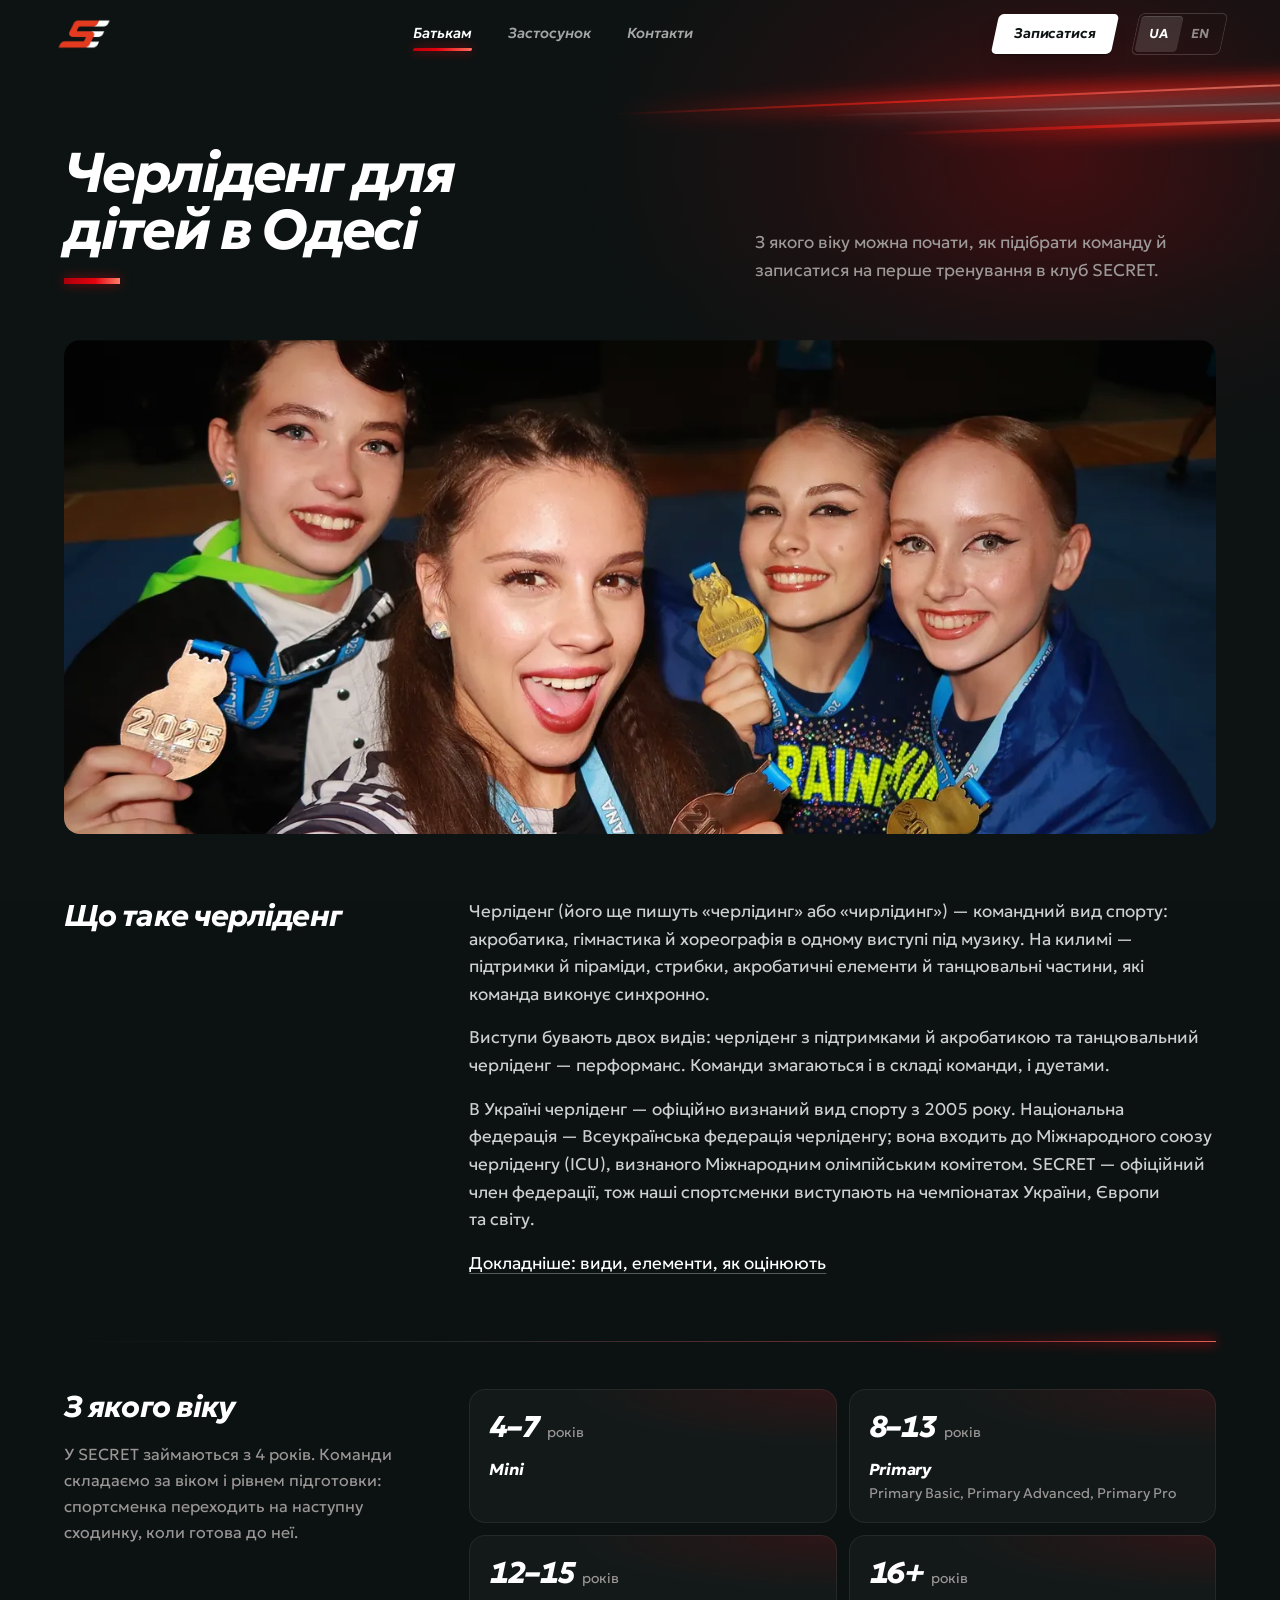
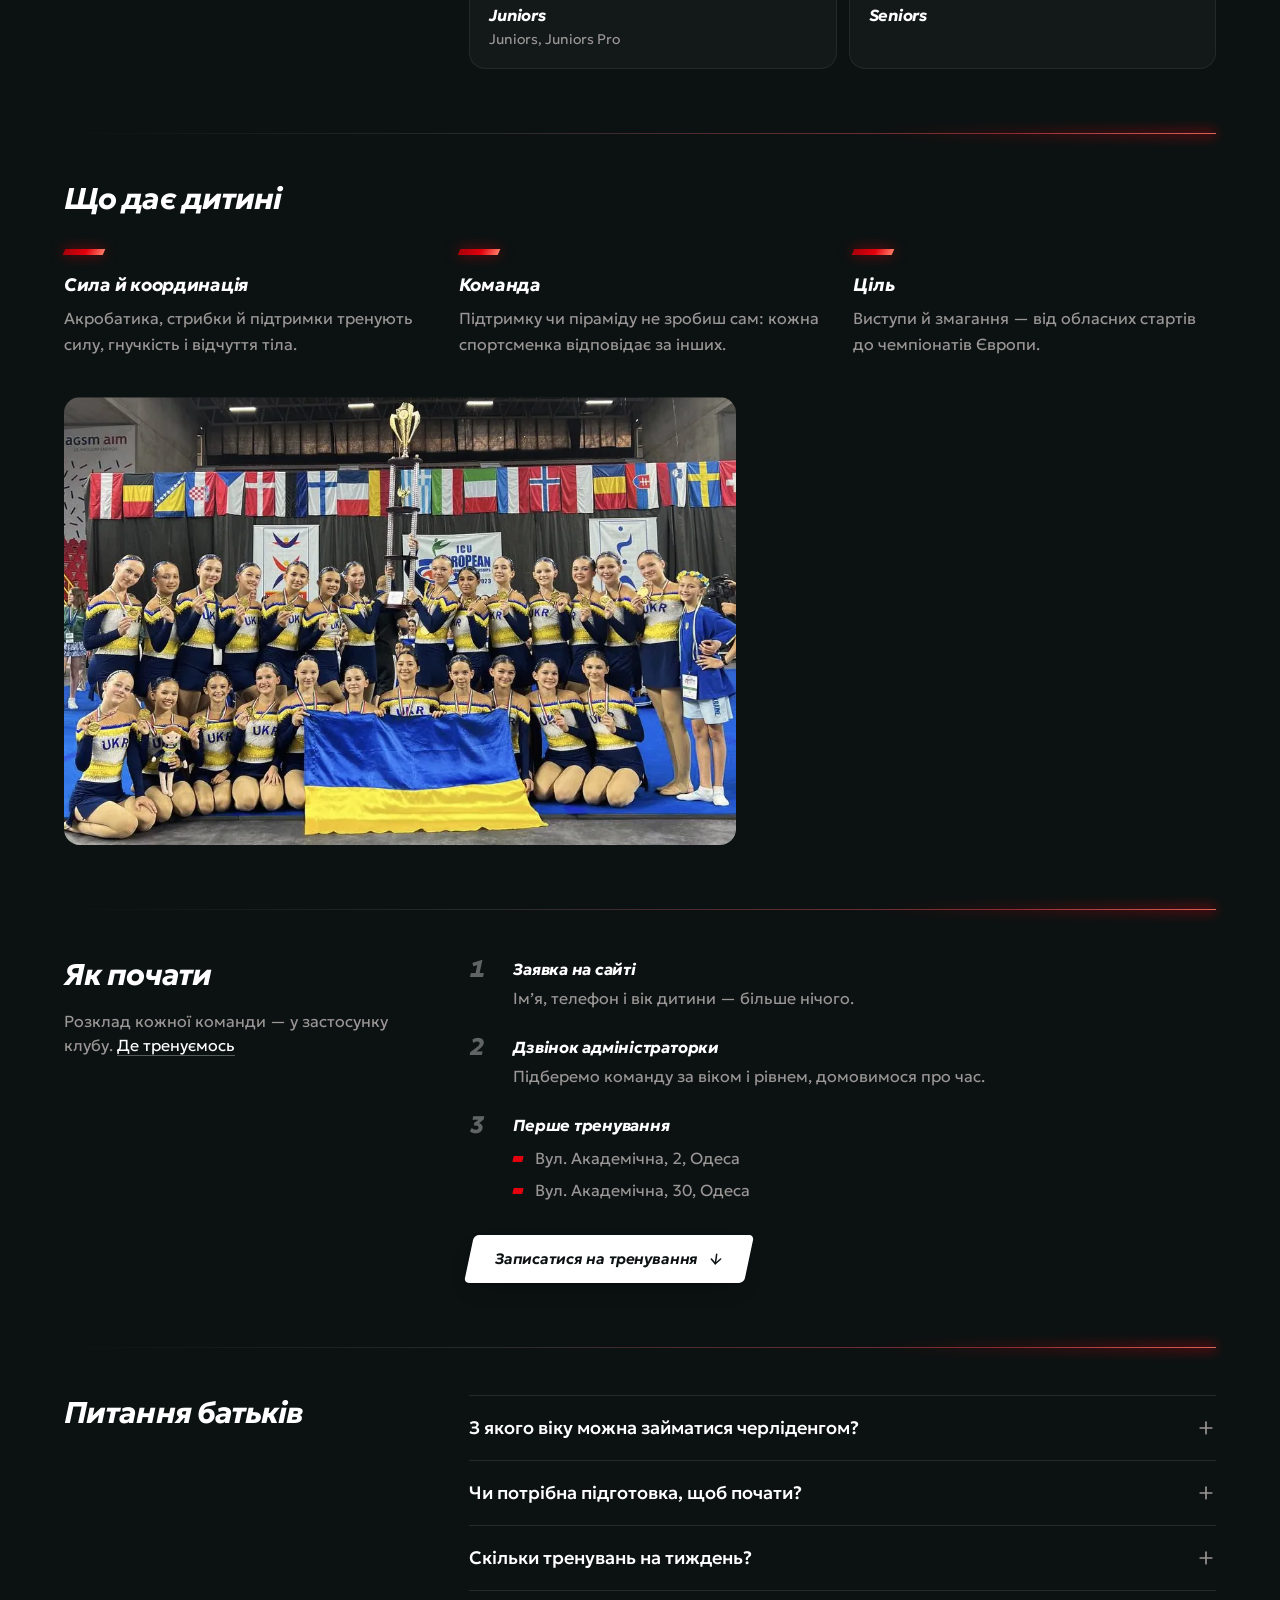
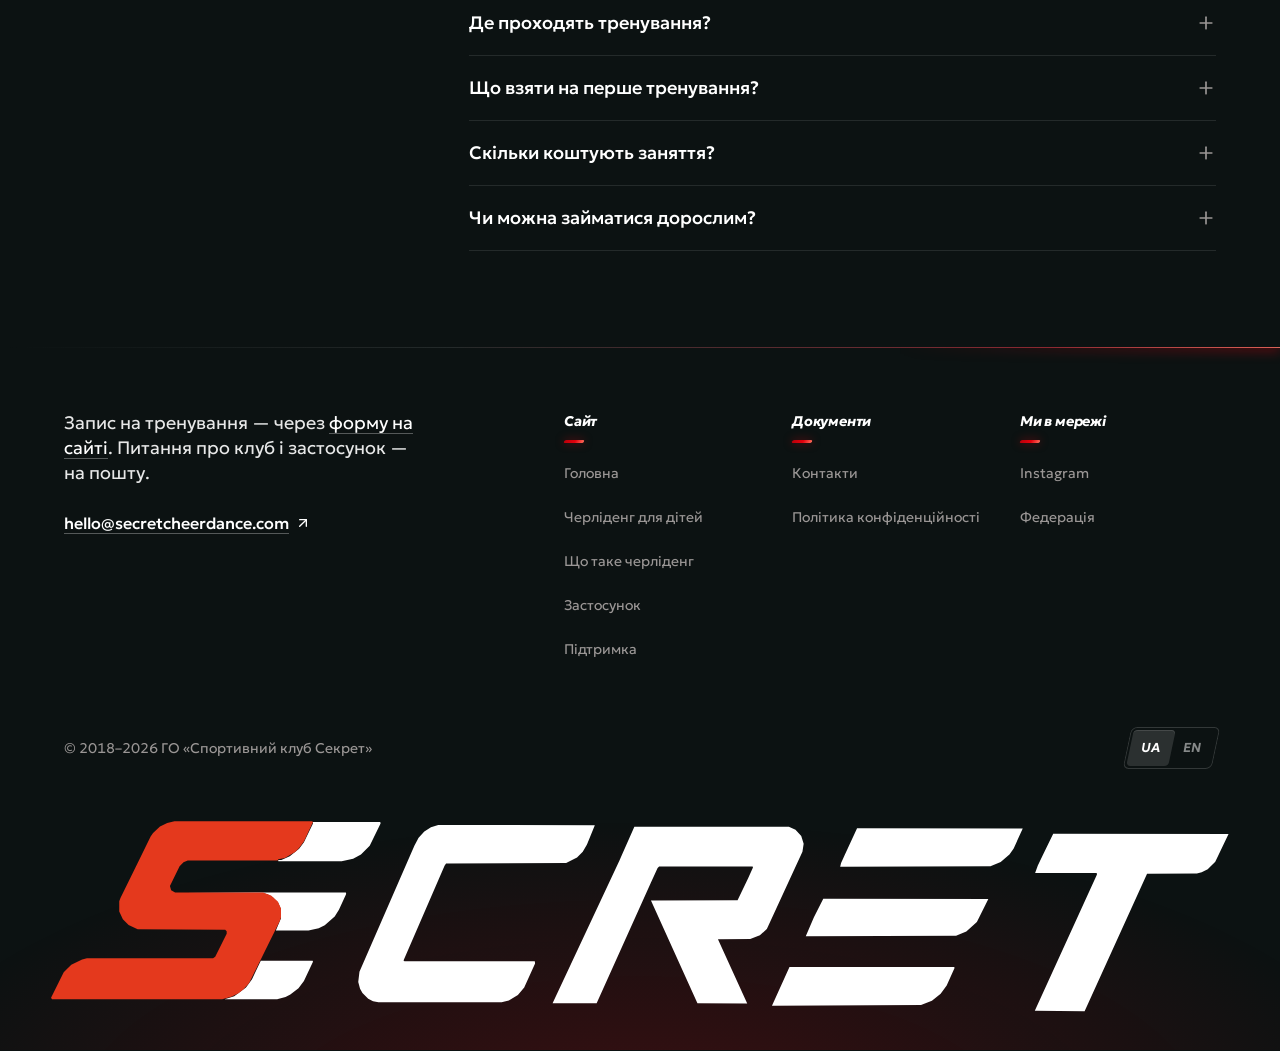
==== commit 6dbf8dcd: "Publish site build 4e8a035" ====
--- a/cherlidenh-dlia-ditei/index.html
+++ b/cherlidenh-dlia-ditei/index.html
@@ -21,11 +21,11 @@
 <meta property="og:image:width" content="1200">
 <meta property="og:image:height" content="630">
 <link rel="canonical" href="https://secretcheerdance.com/cherlidenh-dlia-ditei/">
-<script type="application/ld+json">{"@context":"https://schema.org","@graph":[{"@type":["SportsClub","SportsOrganization"],"@id":"https://secretcheerdance.com/#club","name":"SECRET CHEERDANCE","alternateName":["Спортивний клуб SECRET","SECRET"],"url":"https://secretcheerdance.com/","logo":"https://secretcheerdance.com/img/apple-touch-icon.png","image":"https://secretcheerdance.com/img/og-uk.jpg","description":"Спортивний клуб черліденгу в Одесі з 2018 року: сім команд від 4 років, чемпіони та призери чемпіонатів Європи, член Всеукраїнської федерації черліденгу.","sport":"Черліденг","slogan":"Сила в кожному русі","knowsAbout":["черліденг","черлідинг","чирлідинг","черліденг для дітей"],"foundingDate":"2018-08-15","founder":{"@type":"Person","name":"Крістіна Юхімчак"},"email":"hello@secretcheerdance.com","telephone":"+380992123114","address":{"@type":"PostalAddress","streetAddress":"вул. Академічна, 2","addressLocality":"Одеса","addressRegion":"Одеська область","addressCountry":"UA"},"location":[{"@type":"SportsActivityLocation","name":"Національний університет «Одеська юридична академія»","address":{"@type":"PostalAddress","streetAddress":"вул. Академічна, 2","addressLocality":"Одеса","addressRegion":"Одеська область","addressCountry":"UA"},"hasMap":"https://www.google.com/maps/search/?api=1&query=%D0%B2%D1%83%D0%BB.%20%D0%90%D0%BA%D0%B0%D0%B4%D0%B5%D0%BC%D1%96%D1%87%D0%BD%D0%B0%2C%202%2C%20%D0%9E%D0%B4%D0%B5%D1%81%D0%B0"},{"@type":"SportsActivityLocation","name":"Міжнародна академічна школа «Одеса»","address":{"@type":"PostalAddress","streetAddress":"вул. Академічна, 30","addressLocality":"Одеса","addressRegion":"Одеська область","addressCountry":"UA"},"hasMap":"https://www.google.com/maps/search/?api=1&query=%D0%B2%D1%83%D0%BB.%20%D0%90%D0%BA%D0%B0%D0%B4%D0%B5%D0%BC%D1%96%D1%87%D0%BD%D0%B0%2C%2030%2C%20%D0%9E%D0%B4%D0%B5%D1%81%D0%B0"}],"areaServed":{"@type":"City","name":"Одеса"},"memberOf":{"@type":"SportsOrganization","name":"Всеукраїнська федерація черліденгу","url":"https://all-ukrainian-cheerleading-federation.ua"},"sameAs":["https://www.instagram.com/secret.cheerdance/","https://all-ukrainian-cheerleading-federation.ua/secret.html"]},{"@type":"WebPage","@id":"https://secretcheerdance.com/cherlidenh-dlia-ditei/#webpage","url":"https://secretcheerdance.com/cherlidenh-dlia-ditei/","name":"Черліденг (черлідинг) для дітей в Одесі: з якого віку почати — SECRET","description":"Черліденг (черлідинг, чирлідинг) для дітей в Одесі: з якого віку почати, як підібрати команду й записатися на перше тренування в клуб SECRET.","inLanguage":"uk","dateModified":"2026-10-17","isPartOf":{"@id":"https://secretcheerdance.com/#website"},"about":{"@id":"https://secretcheerdance.com/#club"},"breadcrumb":{"@type":"BreadcrumbList","itemListElement":[{"@type":"ListItem","position":1,"name":"Головна","item":"https://secretcheerdance.com/"},{"@type":"ListItem","position":2,"name":"Черліденг (черлідинг) для дітей в Одесі: з якого віку почати","item":"https://secretcheerdance.com/cherlidenh-dlia-ditei/"}]}},{"@type":"FAQPage","mainEntity":[{"@type":"Question","name":"З якого віку можна займатися черліденгом?","acceptedAnswer":{"@type":"Answer","text":"У клубі SECRET — з 4 років: наймолодша команда MINI для дітей 4–7 років. Старші групи — PRIMARY (8–13), JUNIORS (12–15) і SENIORS (від 16 років)."}},{"@type":"Question","name":"Чи потрібна підготовка, щоб почати?","acceptedAnswer":{"@type":"Answer","text":"Для старту — ні. Команду підбираємо за віком і рівнем підготовки, тож новачок починає з основ у своїй віковій групі."}},{"@type":"Question","name":"Скільки тренувань на тиждень?","acceptedAnswer":{"@type":"Answer","text":"Три тренування на тиждень: у MINI — по півтори години, у старших командах — по дві–дві з половиною. Дні й час кожної команди — у застосунку клубу: після запису адміністраторка надішле код запрошення."}},{"@type":"Question","name":"Де проходять тренування?","acceptedAnswer":{"@type":"Answer","text":"В Одесі, на вулиці Академічній: у Національному університеті «Одеська юридична академія» (Академічна, 2) і в Міжнародній академічній школі «Одеса» (Академічна, 30)."}},{"@type":"Question","name":"Що взяти на перше тренування?","acceptedAnswer":{"@type":"Answer","text":"Зручний спортивний одяг і пляшку води. Решту підкаже тренерка на першому тренуванні."}},{"@type":"Question","name":"Скільки коштують заняття?","acceptedAnswer":{"@type":"Answer","text":"Вартість абонемента повідомить адміністраторка, коли зв’яжеться після заявки."}},{"@type":"Question","name":"Чи можна займатися дорослим?","acceptedAnswer":{"@type":"Answer","text":"Команда SENIORS — для спортсменок від 16 років. Рівень підготовки обговоримо під час запису."}}]}]}</script>
+<script type="application/ld+json">{"@context":"https://schema.org","@graph":[{"@type":["SportsClub","SportsOrganization"],"@id":"https://secretcheerdance.com/#club","name":"SECRET CHEERDANCE","alternateName":["Спортивний клуб SECRET","SECRET"],"url":"https://secretcheerdance.com/","logo":"https://secretcheerdance.com/img/apple-touch-icon.png","image":"https://secretcheerdance.com/img/og-uk.jpg","description":"Спортивний клуб черліденгу в Одесі з 2018 року: сім команд від 4 років, чемпіони та призери чемпіонатів Європи, член Всеукраїнської федерації черліденгу.","sport":"Черліденг","slogan":"Сила в кожному русі","knowsAbout":["черліденг","черлідинг","чирлідинг","черліденг для дітей"],"foundingDate":"2018-08-15","founder":{"@type":"Person","name":"Крістіна Юхімчак"},"email":"hello@secretcheerdance.com","telephone":"+380992123114","address":{"@type":"PostalAddress","streetAddress":"вул. Академічна, 2","addressLocality":"Одеса","addressRegion":"Одеська область","addressCountry":"UA"},"location":[{"@type":"SportsActivityLocation","name":"Національний університет «Одеська юридична академія»","address":{"@type":"PostalAddress","streetAddress":"вул. Академічна, 2","addressLocality":"Одеса","addressRegion":"Одеська область","addressCountry":"UA"},"hasMap":"https://www.google.com/maps/search/?api=1&query=%D0%B2%D1%83%D0%BB.%20%D0%90%D0%BA%D0%B0%D0%B4%D0%B5%D0%BC%D1%96%D1%87%D0%BD%D0%B0%2C%202%2C%20%D0%9E%D0%B4%D0%B5%D1%81%D0%B0"},{"@type":"SportsActivityLocation","name":"Міжнародна академічна школа «Одеса»","address":{"@type":"PostalAddress","streetAddress":"вул. Академічна, 30","addressLocality":"Одеса","addressRegion":"Одеська область","addressCountry":"UA"},"hasMap":"https://www.google.com/maps/search/?api=1&query=%D0%B2%D1%83%D0%BB.%20%D0%90%D0%BA%D0%B0%D0%B4%D0%B5%D0%BC%D1%96%D1%87%D0%BD%D0%B0%2C%2030%2C%20%D0%9E%D0%B4%D0%B5%D1%81%D0%B0"}],"areaServed":{"@type":"City","name":"Одеса"},"memberOf":{"@type":"SportsOrganization","name":"Всеукраїнська федерація черліденгу","url":"https://all-ukrainian-cheerleading-federation.ua"},"sameAs":["https://www.instagram.com/secret.cheerdance/","https://all-ukrainian-cheerleading-federation.ua/secret.html"]},{"@type":"WebPage","@id":"https://secretcheerdance.com/cherlidenh-dlia-ditei/#webpage","url":"https://secretcheerdance.com/cherlidenh-dlia-ditei/","name":"Черліденг (черлідинг) для дітей в Одесі: з якого віку почати — SECRET","description":"Черліденг (черлідинг, чирлідинг) для дітей в Одесі: з якого віку почати, як підібрати команду й записатися на перше тренування в клуб SECRET.","inLanguage":"uk","dateModified":"2026-10-23","isPartOf":{"@id":"https://secretcheerdance.com/#website"},"about":{"@id":"https://secretcheerdance.com/#club"},"breadcrumb":{"@type":"BreadcrumbList","itemListElement":[{"@type":"ListItem","position":1,"name":"Головна","item":"https://secretcheerdance.com/"},{"@type":"ListItem","position":2,"name":"Черліденг (черлідинг) для дітей в Одесі: з якого віку почати","item":"https://secretcheerdance.com/cherlidenh-dlia-ditei/"}]}},{"@type":"FAQPage","mainEntity":[{"@type":"Question","name":"З якого віку можна займатися черліденгом?","acceptedAnswer":{"@type":"Answer","text":"У клубі SECRET — з 4 років: наймолодша команда MINI для дітей 4–7 років. Старші групи — PRIMARY (8–13), JUNIORS (12–15) і SENIORS (від 16 років)."}},{"@type":"Question","name":"Чи потрібна підготовка, щоб почати?","acceptedAnswer":{"@type":"Answer","text":"Для старту — ні. Команду підбираємо за віком і рівнем підготовки, тож новачок починає з основ у своїй віковій групі."}},{"@type":"Question","name":"Скільки тренувань на тиждень?","acceptedAnswer":{"@type":"Answer","text":"Три тренування на тиждень: у MINI — по півтори години, у старших командах — по дві–дві з половиною. Дні й час кожної команди — у застосунку клубу: після запису адміністраторка надішле код запрошення."}},{"@type":"Question","name":"Де проходять тренування?","acceptedAnswer":{"@type":"Answer","text":"В Одесі, на вулиці Академічній: у Національному університеті «Одеська юридична академія» (Академічна, 2) і в Міжнародній академічній школі «Одеса» (Академічна, 30)."}},{"@type":"Question","name":"Що взяти на перше тренування?","acceptedAnswer":{"@type":"Answer","text":"Зручний спортивний одяг і пляшку води. Решту підкаже тренерка на першому тренуванні."}},{"@type":"Question","name":"Скільки коштують заняття?","acceptedAnswer":{"@type":"Answer","text":"Вартість абонемента повідомить адміністраторка, коли зв’яжеться після заявки."}},{"@type":"Question","name":"Чи можна займатися дорослим?","acceptedAnswer":{"@type":"Answer","text":"Команда SENIORS — для спортсменок від 16 років. Рівень підготовки обговоримо під час запису."}}]}]}</script>
 <link rel="preload" href="/assets/geologica-cyrillic-slnt-normal-B_yzb2XQ.woff2" as="font" type="font/woff2" crossorigin>
 <!-- Without JS, motion's start state (opacity 0) must not hide the text. -->
 <noscript><style>[style*=opacity\:0]{opacity:1!important;filter:none!important;transform:none!important}</style></noscript>
-  <script type="module" crossorigin src="/assets/client-CRcT4gJi.js"></script>
+  <script type="module" crossorigin src="/assets/client-B6rqzlvH.js"></script>
   <link rel="stylesheet" crossorigin href="/assets/client-DPSYWcNN.css">
 </head>
 <body>
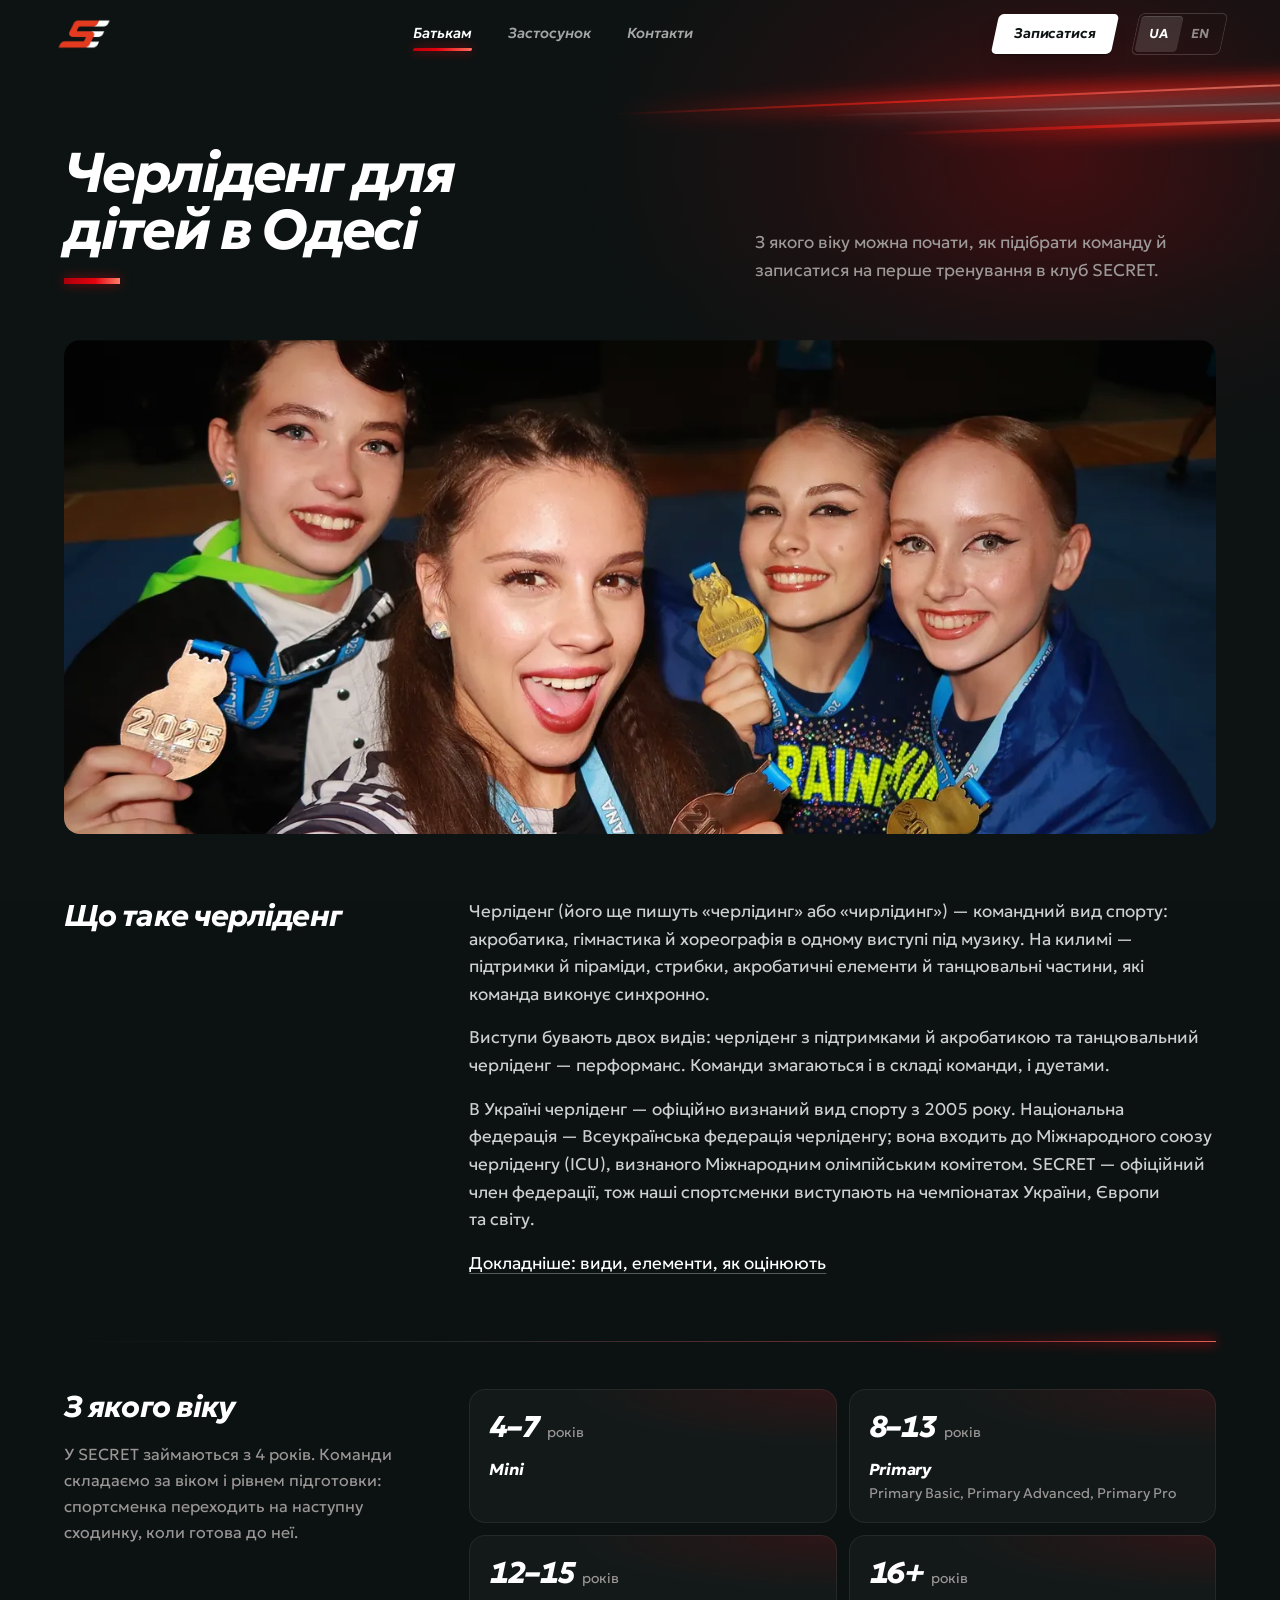
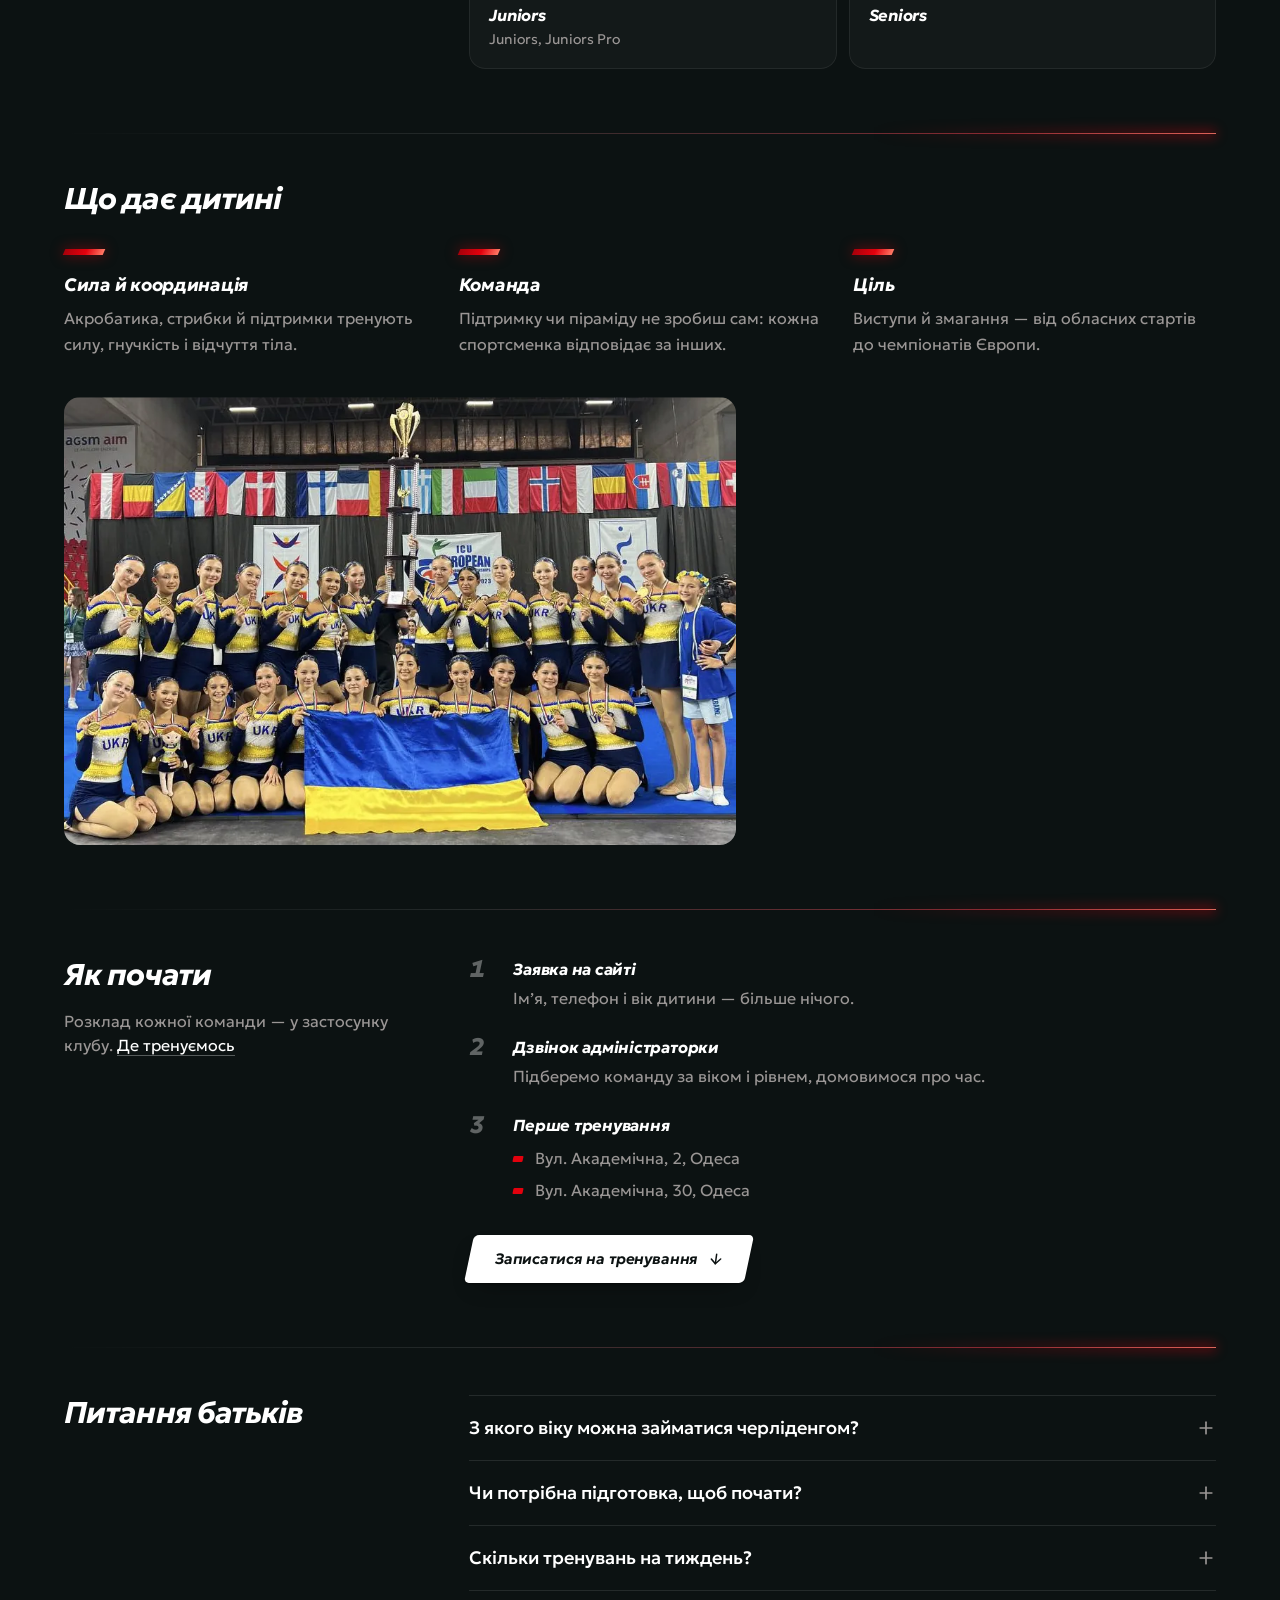
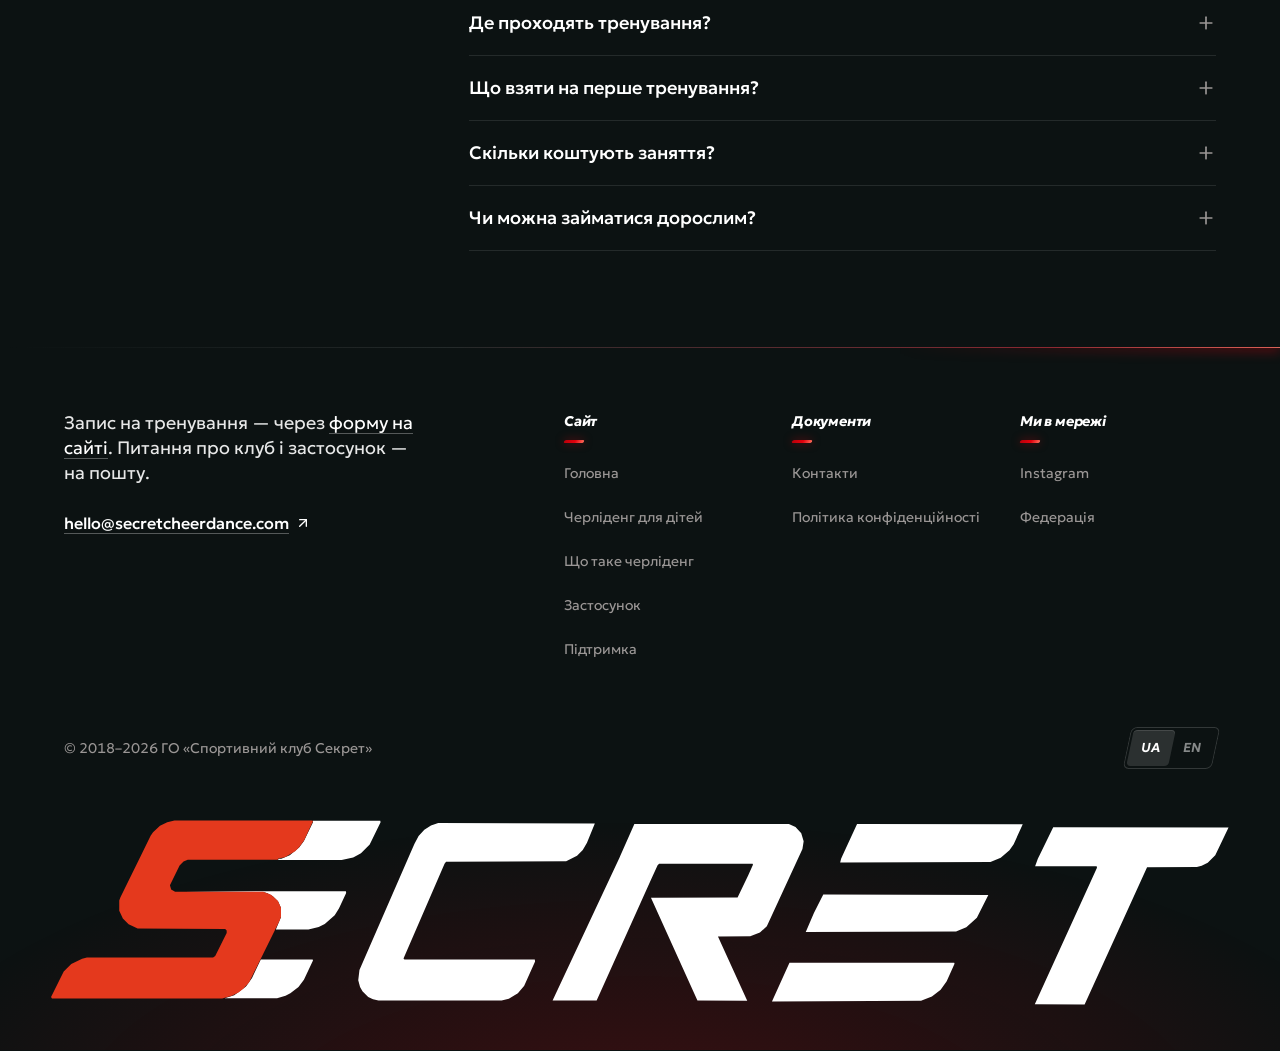
==== commit 88cf8456: "Publish site build 46f0944" ====
--- a/cherlidenh-dlia-ditei/index.html
+++ b/cherlidenh-dlia-ditei/index.html
@@ -25,7 +25,7 @@
 <link rel="preload" href="/assets/geologica-cyrillic-slnt-normal-B_yzb2XQ.woff2" as="font" type="font/woff2" crossorigin>
 <!-- Without JS, motion's start state (opacity 0) must not hide the text. -->
 <noscript><style>[style*=opacity\:0]{opacity:1!important;filter:none!important;transform:none!important}</style></noscript>
-  <script type="module" crossorigin src="/assets/client-B6rqzlvH.js"></script>
+  <script type="module" crossorigin src="/assets/client-DT_LalS7.js"></script>
   <link rel="stylesheet" crossorigin href="/assets/client-DPSYWcNN.css">
 </head>
 <body>
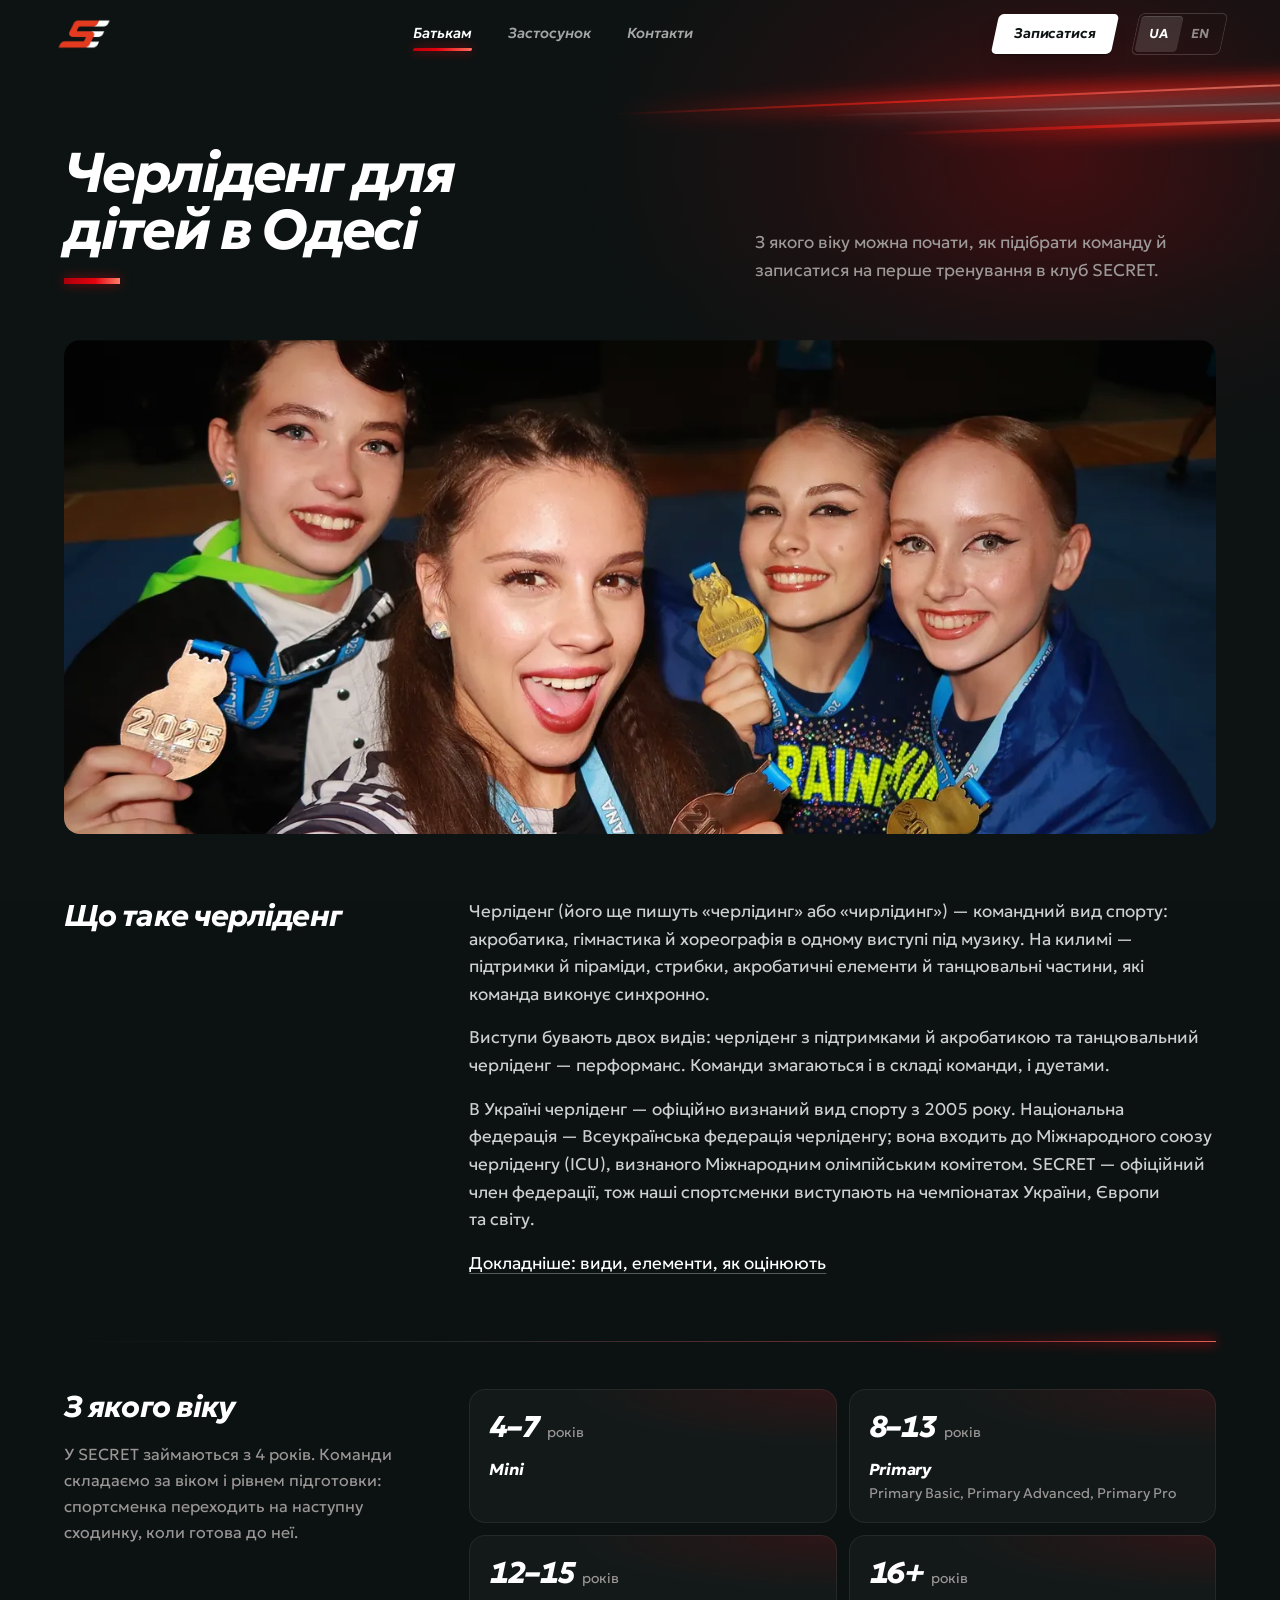
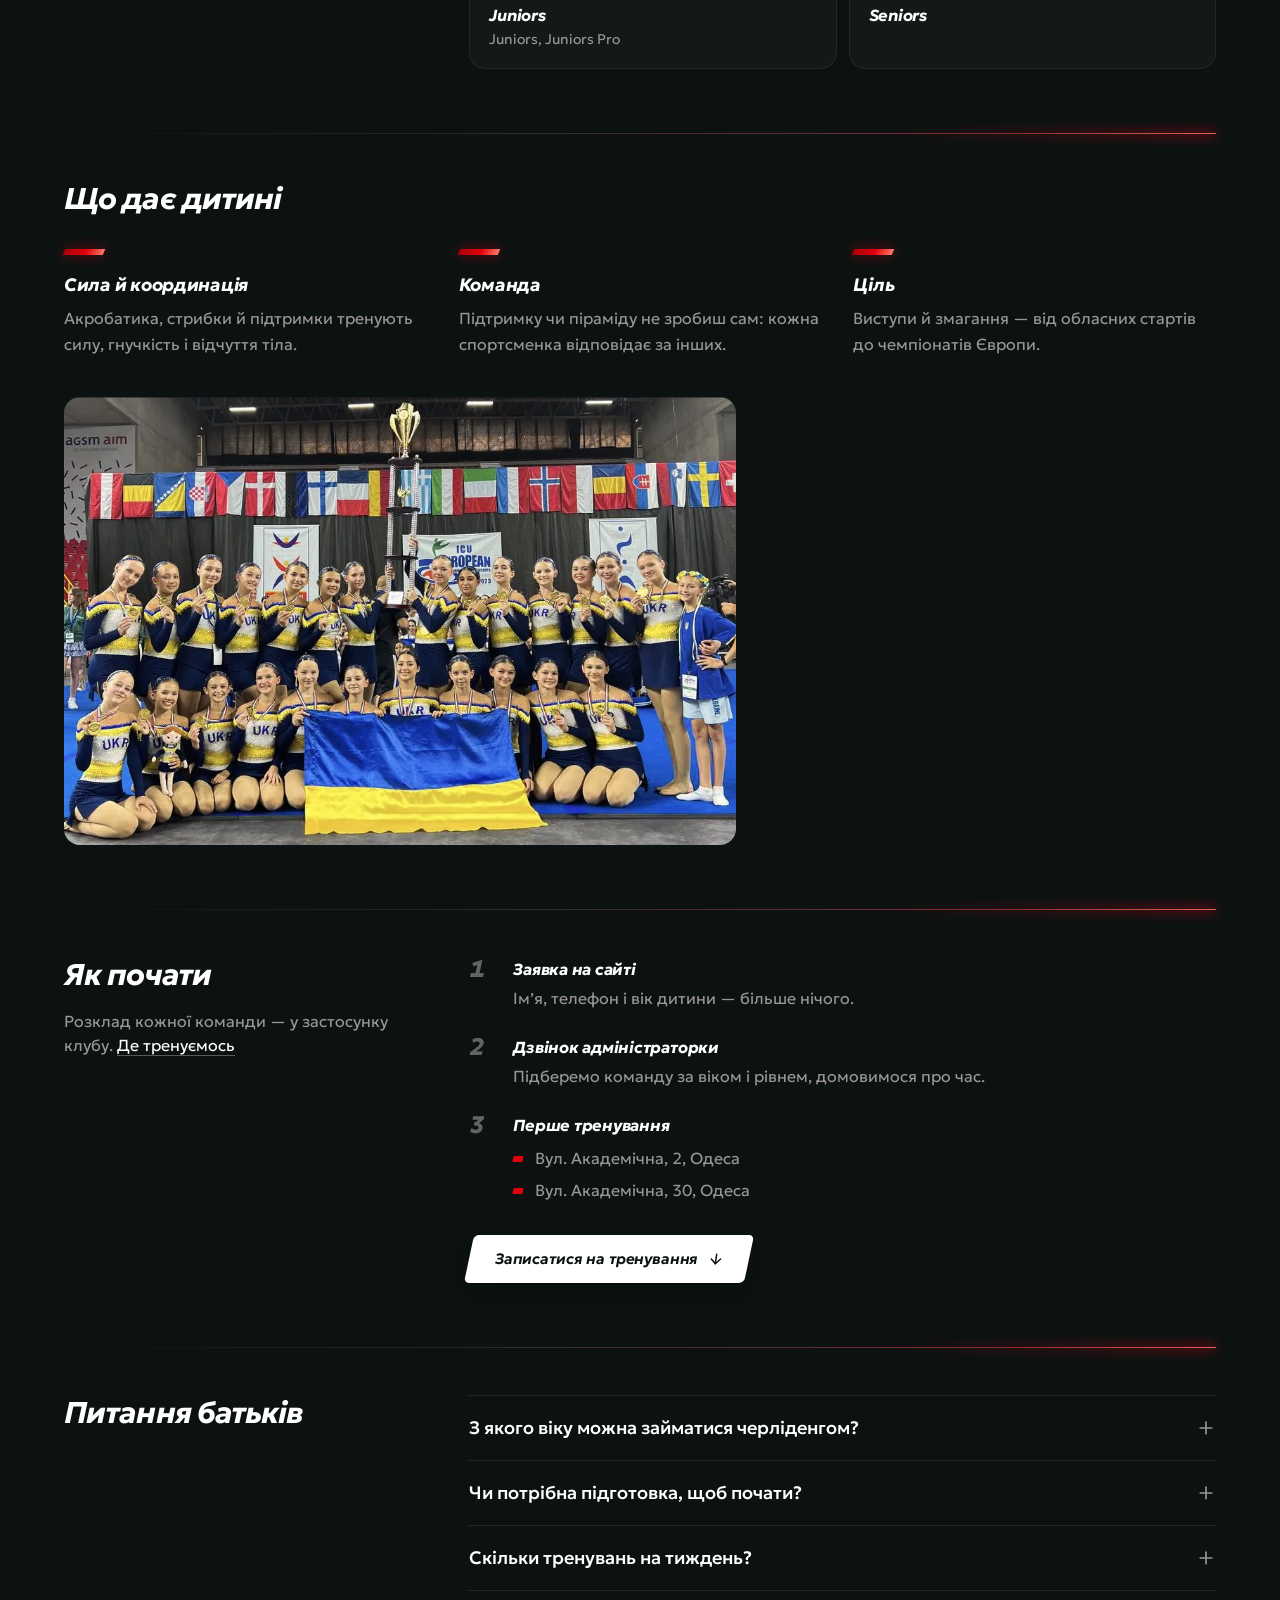
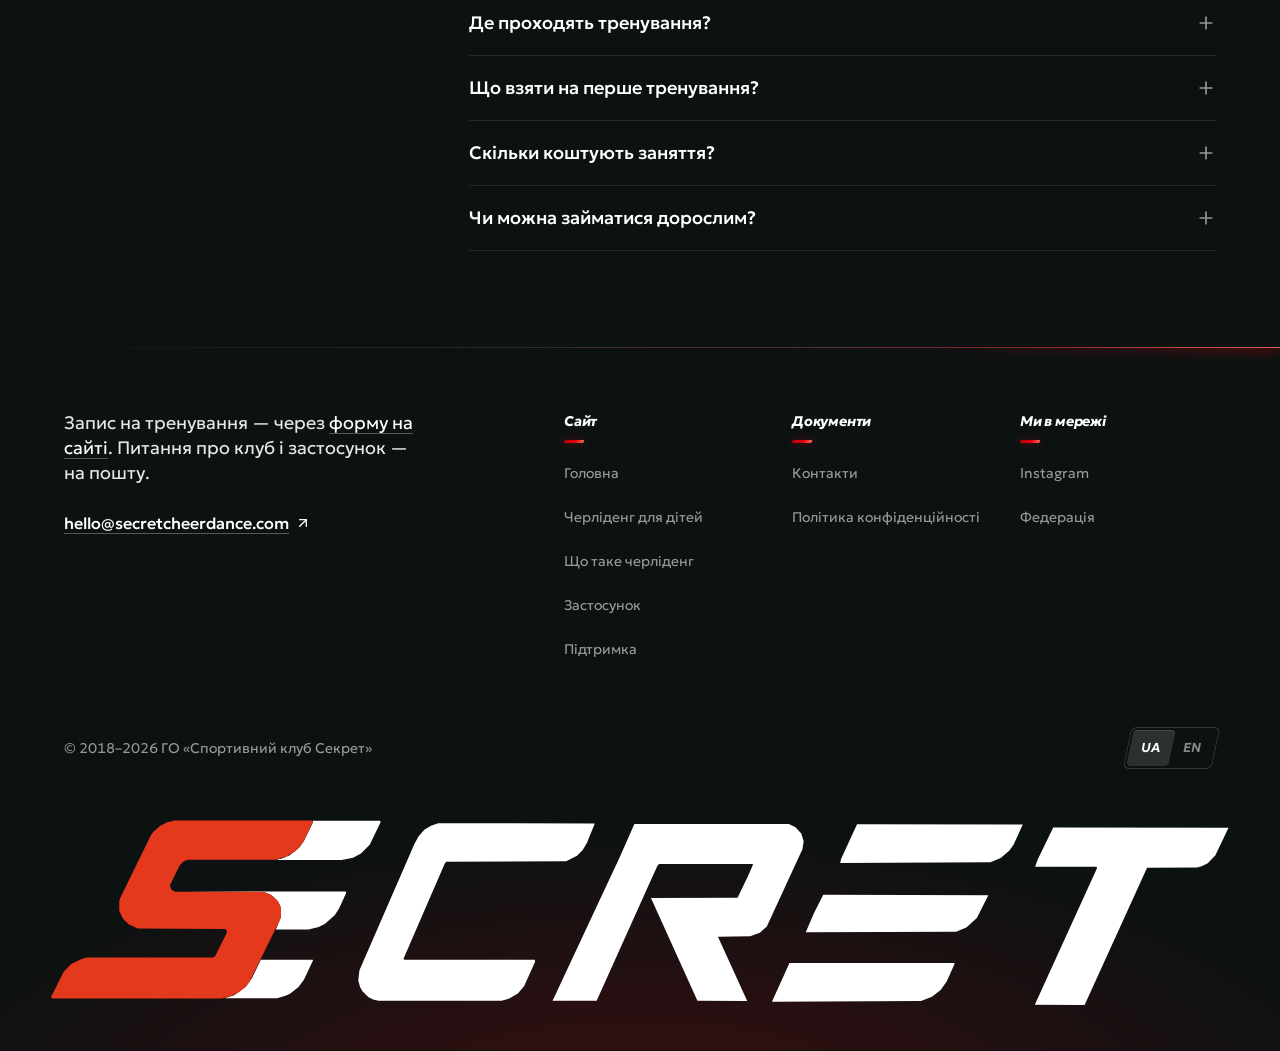
==== commit 7c97422a: "Publish site build 0b76446" ====
--- a/cherlidenh-dlia-ditei/index.html
+++ b/cherlidenh-dlia-ditei/index.html
@@ -21,7 +21,7 @@
 <meta property="og:image:width" content="1200">
 <meta property="og:image:height" content="630">
 <link rel="canonical" href="https://secretcheerdance.com/cherlidenh-dlia-ditei/">
-<script type="application/ld+json">{"@context":"https://schema.org","@graph":[{"@type":["SportsClub","SportsOrganization"],"@id":"https://secretcheerdance.com/#club","name":"SECRET CHEERDANCE","alternateName":["Спортивний клуб SECRET","SECRET"],"url":"https://secretcheerdance.com/","logo":"https://secretcheerdance.com/img/apple-touch-icon.png","image":"https://secretcheerdance.com/img/og-uk.jpg","description":"Спортивний клуб черліденгу в Одесі з 2018 року: сім команд від 4 років, чемпіони та призери чемпіонатів Європи, член Всеукраїнської федерації черліденгу.","sport":"Черліденг","slogan":"Сила в кожному русі","knowsAbout":["черліденг","черлідинг","чирлідинг","черліденг для дітей"],"foundingDate":"2018-08-15","founder":{"@type":"Person","name":"Крістіна Юхімчак"},"email":"hello@secretcheerdance.com","telephone":"+380992123114","address":{"@type":"PostalAddress","streetAddress":"вул. Академічна, 2","addressLocality":"Одеса","addressRegion":"Одеська область","addressCountry":"UA"},"location":[{"@type":"SportsActivityLocation","name":"Національний університет «Одеська юридична академія»","address":{"@type":"PostalAddress","streetAddress":"вул. Академічна, 2","addressLocality":"Одеса","addressRegion":"Одеська область","addressCountry":"UA"},"hasMap":"https://www.google.com/maps/search/?api=1&query=%D0%B2%D1%83%D0%BB.%20%D0%90%D0%BA%D0%B0%D0%B4%D0%B5%D0%BC%D1%96%D1%87%D0%BD%D0%B0%2C%202%2C%20%D0%9E%D0%B4%D0%B5%D1%81%D0%B0"},{"@type":"SportsActivityLocation","name":"Міжнародна академічна школа «Одеса»","address":{"@type":"PostalAddress","streetAddress":"вул. Академічна, 30","addressLocality":"Одеса","addressRegion":"Одеська область","addressCountry":"UA"},"hasMap":"https://www.google.com/maps/search/?api=1&query=%D0%B2%D1%83%D0%BB.%20%D0%90%D0%BA%D0%B0%D0%B4%D0%B5%D0%BC%D1%96%D1%87%D0%BD%D0%B0%2C%2030%2C%20%D0%9E%D0%B4%D0%B5%D1%81%D0%B0"}],"areaServed":{"@type":"City","name":"Одеса"},"memberOf":{"@type":"SportsOrganization","name":"Всеукраїнська федерація черліденгу","url":"https://all-ukrainian-cheerleading-federation.ua"},"sameAs":["https://www.instagram.com/secret.cheerdance/","https://all-ukrainian-cheerleading-federation.ua/secret.html"]},{"@type":"WebPage","@id":"https://secretcheerdance.com/cherlidenh-dlia-ditei/#webpage","url":"https://secretcheerdance.com/cherlidenh-dlia-ditei/","name":"Черліденг (черлідинг) для дітей в Одесі: з якого віку почати — SECRET","description":"Черліденг (черлідинг, чирлідинг) для дітей в Одесі: з якого віку почати, як підібрати команду й записатися на перше тренування в клуб SECRET.","inLanguage":"uk","dateModified":"2026-10-23","isPartOf":{"@id":"https://secretcheerdance.com/#website"},"about":{"@id":"https://secretcheerdance.com/#club"},"breadcrumb":{"@type":"BreadcrumbList","itemListElement":[{"@type":"ListItem","position":1,"name":"Головна","item":"https://secretcheerdance.com/"},{"@type":"ListItem","position":2,"name":"Черліденг (черлідинг) для дітей в Одесі: з якого віку почати","item":"https://secretcheerdance.com/cherlidenh-dlia-ditei/"}]}},{"@type":"FAQPage","mainEntity":[{"@type":"Question","name":"З якого віку можна займатися черліденгом?","acceptedAnswer":{"@type":"Answer","text":"У клубі SECRET — з 4 років: наймолодша команда MINI для дітей 4–7 років. Старші групи — PRIMARY (8–13), JUNIORS (12–15) і SENIORS (від 16 років)."}},{"@type":"Question","name":"Чи потрібна підготовка, щоб почати?","acceptedAnswer":{"@type":"Answer","text":"Для старту — ні. Команду підбираємо за віком і рівнем підготовки, тож новачок починає з основ у своїй віковій групі."}},{"@type":"Question","name":"Скільки тренувань на тиждень?","acceptedAnswer":{"@type":"Answer","text":"Три тренування на тиждень: у MINI — по півтори години, у старших командах — по дві–дві з половиною. Дні й час кожної команди — у застосунку клубу: після запису адміністраторка надішле код запрошення."}},{"@type":"Question","name":"Де проходять тренування?","acceptedAnswer":{"@type":"Answer","text":"В Одесі, на вулиці Академічній: у Національному університеті «Одеська юридична академія» (Академічна, 2) і в Міжнародній академічній школі «Одеса» (Академічна, 30)."}},{"@type":"Question","name":"Що взяти на перше тренування?","acceptedAnswer":{"@type":"Answer","text":"Зручний спортивний одяг і пляшку води. Решту підкаже тренерка на першому тренуванні."}},{"@type":"Question","name":"Скільки коштують заняття?","acceptedAnswer":{"@type":"Answer","text":"Вартість абонемента повідомить адміністраторка, коли зв’яжеться після заявки."}},{"@type":"Question","name":"Чи можна займатися дорослим?","acceptedAnswer":{"@type":"Answer","text":"Команда SENIORS — для спортсменок від 16 років. Рівень підготовки обговоримо під час запису."}}]}]}</script>
+<script type="application/ld+json">{"@context":"https://schema.org","@graph":[{"@type":["SportsClub","SportsOrganization"],"@id":"https://secretcheerdance.com/#club","name":"SECRET CHEERDANCE","alternateName":["Спортивний клуб SECRET","SECRET"],"url":"https://secretcheerdance.com/","logo":"https://secretcheerdance.com/img/apple-touch-icon.png","image":"https://secretcheerdance.com/img/og-uk.jpg","description":"Спортивний клуб черліденгу в Одесі з 2018 року: сім команд від 4 років, чемпіони та призери чемпіонатів Європи, член Всеукраїнської федерації черліденгу.","sport":"Черліденг","slogan":"Сила в кожному русі","knowsAbout":["черліденг","черлідинг","чирлідинг","черліденг для дітей"],"foundingDate":"2018-08-15","founder":{"@type":"Person","name":"Крістіна Юхімчак"},"email":"hello@secretcheerdance.com","telephone":"+380992123114","address":{"@type":"PostalAddress","streetAddress":"вул. Академічна, 2","addressLocality":"Одеса","addressRegion":"Одеська область","addressCountry":"UA"},"location":[{"@type":"SportsActivityLocation","name":"Національний університет «Одеська юридична академія»","address":{"@type":"PostalAddress","streetAddress":"вул. Академічна, 2","addressLocality":"Одеса","addressRegion":"Одеська область","addressCountry":"UA"},"hasMap":"https://www.google.com/maps/search/?api=1&query=%D0%B2%D1%83%D0%BB.%20%D0%90%D0%BA%D0%B0%D0%B4%D0%B5%D0%BC%D1%96%D1%87%D0%BD%D0%B0%2C%202%2C%20%D0%9E%D0%B4%D0%B5%D1%81%D0%B0"},{"@type":"SportsActivityLocation","name":"Міжнародна академічна школа «Одеса»","address":{"@type":"PostalAddress","streetAddress":"вул. Академічна, 30","addressLocality":"Одеса","addressRegion":"Одеська область","addressCountry":"UA"},"hasMap":"https://www.google.com/maps/search/?api=1&query=%D0%B2%D1%83%D0%BB.%20%D0%90%D0%BA%D0%B0%D0%B4%D0%B5%D0%BC%D1%96%D1%87%D0%BD%D0%B0%2C%2030%2C%20%D0%9E%D0%B4%D0%B5%D1%81%D0%B0"}],"areaServed":{"@type":"City","name":"Одеса"},"memberOf":{"@type":"SportsOrganization","name":"Всеукраїнська федерація черліденгу","url":"https://all-ukrainian-cheerleading-federation.ua"},"sameAs":["https://www.instagram.com/secret.cheerdance/","https://all-ukrainian-cheerleading-federation.ua/secret.html"]},{"@type":"WebPage","@id":"https://secretcheerdance.com/cherlidenh-dlia-ditei/#webpage","url":"https://secretcheerdance.com/cherlidenh-dlia-ditei/","name":"Черліденг (черлідинг) для дітей в Одесі: з якого віку почати — SECRET","description":"Черліденг (черлідинг, чирлідинг) для дітей в Одесі: з якого віку почати, як підібрати команду й записатися на перше тренування в клуб SECRET.","inLanguage":"uk","dateModified":"2026-11-10","isPartOf":{"@id":"https://secretcheerdance.com/#website"},"about":{"@id":"https://secretcheerdance.com/#club"},"breadcrumb":{"@type":"BreadcrumbList","itemListElement":[{"@type":"ListItem","position":1,"name":"Головна","item":"https://secretcheerdance.com/"},{"@type":"ListItem","position":2,"name":"Черліденг (черлідинг) для дітей в Одесі: з якого віку почати","item":"https://secretcheerdance.com/cherlidenh-dlia-ditei/"}]}},{"@type":"FAQPage","mainEntity":[{"@type":"Question","name":"З якого віку можна займатися черліденгом?","acceptedAnswer":{"@type":"Answer","text":"У клубі SECRET — з 4 років: наймолодша команда MINI для дітей 4–7 років. Старші групи — PRIMARY (8–13), JUNIORS (12–15) і SENIORS (від 16 років)."}},{"@type":"Question","name":"Чи потрібна підготовка, щоб почати?","acceptedAnswer":{"@type":"Answer","text":"Для старту — ні. Команду підбираємо за віком і рівнем підготовки, тож новачок починає з основ у своїй віковій групі."}},{"@type":"Question","name":"Скільки тренувань на тиждень?","acceptedAnswer":{"@type":"Answer","text":"Три тренування на тиждень: у MINI — по півтори години, у старших командах — по дві–дві з половиною. Дні й час кожної команди — у застосунку клубу: після запису адміністраторка надішле код запрошення."}},{"@type":"Question","name":"Де проходять тренування?","acceptedAnswer":{"@type":"Answer","text":"В Одесі, на вулиці Академічній: у Національному університеті «Одеська юридична академія» (Академічна, 2) і в Міжнародній академічній школі «Одеса» (Академічна, 30)."}},{"@type":"Question","name":"Що взяти на перше тренування?","acceptedAnswer":{"@type":"Answer","text":"Зручний спортивний одяг і пляшку води. Решту підкаже тренерка на першому тренуванні."}},{"@type":"Question","name":"Скільки коштують заняття?","acceptedAnswer":{"@type":"Answer","text":"Вартість абонемента повідомить адміністраторка, коли зв’яжеться після заявки."}},{"@type":"Question","name":"Чи можна займатися дорослим?","acceptedAnswer":{"@type":"Answer","text":"Команда SENIORS — для спортсменок від 16 років. Рівень підготовки обговоримо під час запису."}}]}]}</script>
 <link rel="preload" href="/assets/geologica-cyrillic-slnt-normal-B_yzb2XQ.woff2" as="font" type="font/woff2" crossorigin>
 <!-- Without JS, motion's start state (opacity 0) must not hide the text. -->
 <noscript><style>[style*=opacity\:0]{opacity:1!important;filter:none!important;transform:none!important}</style></noscript>
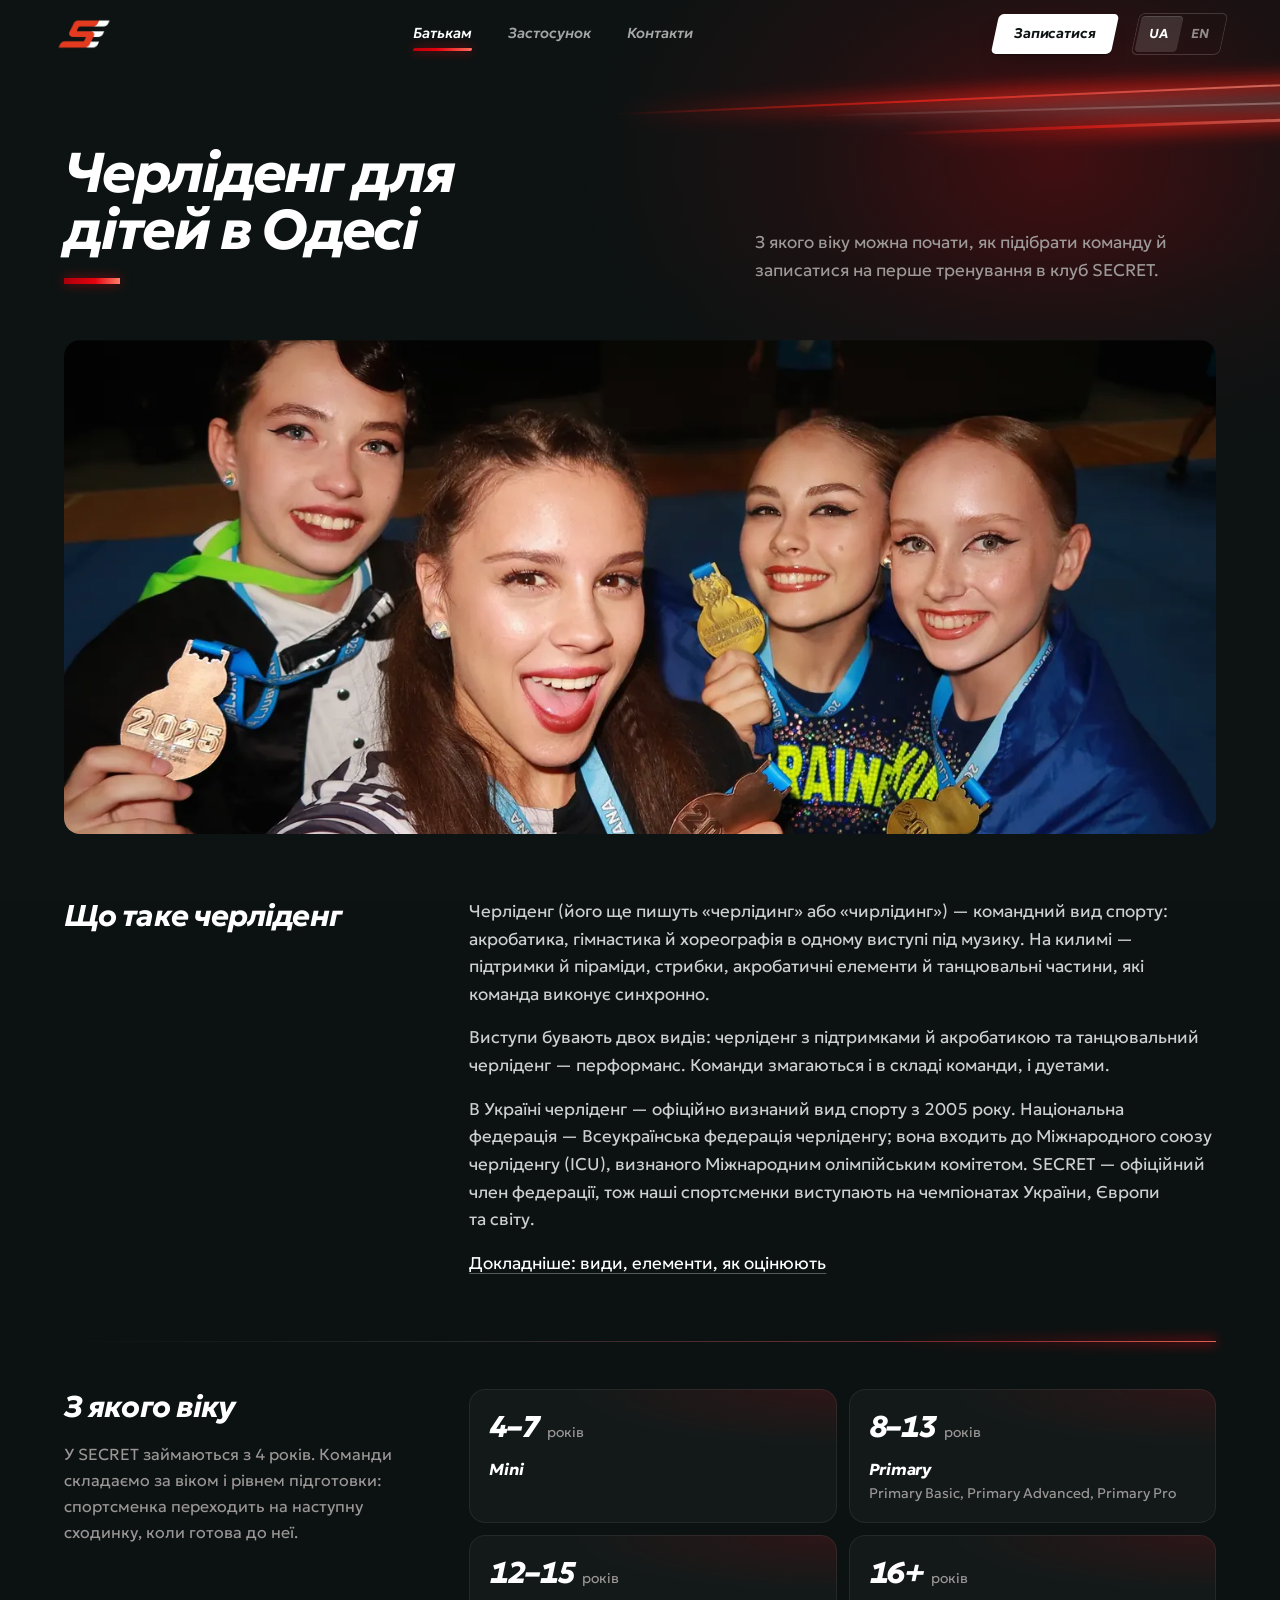
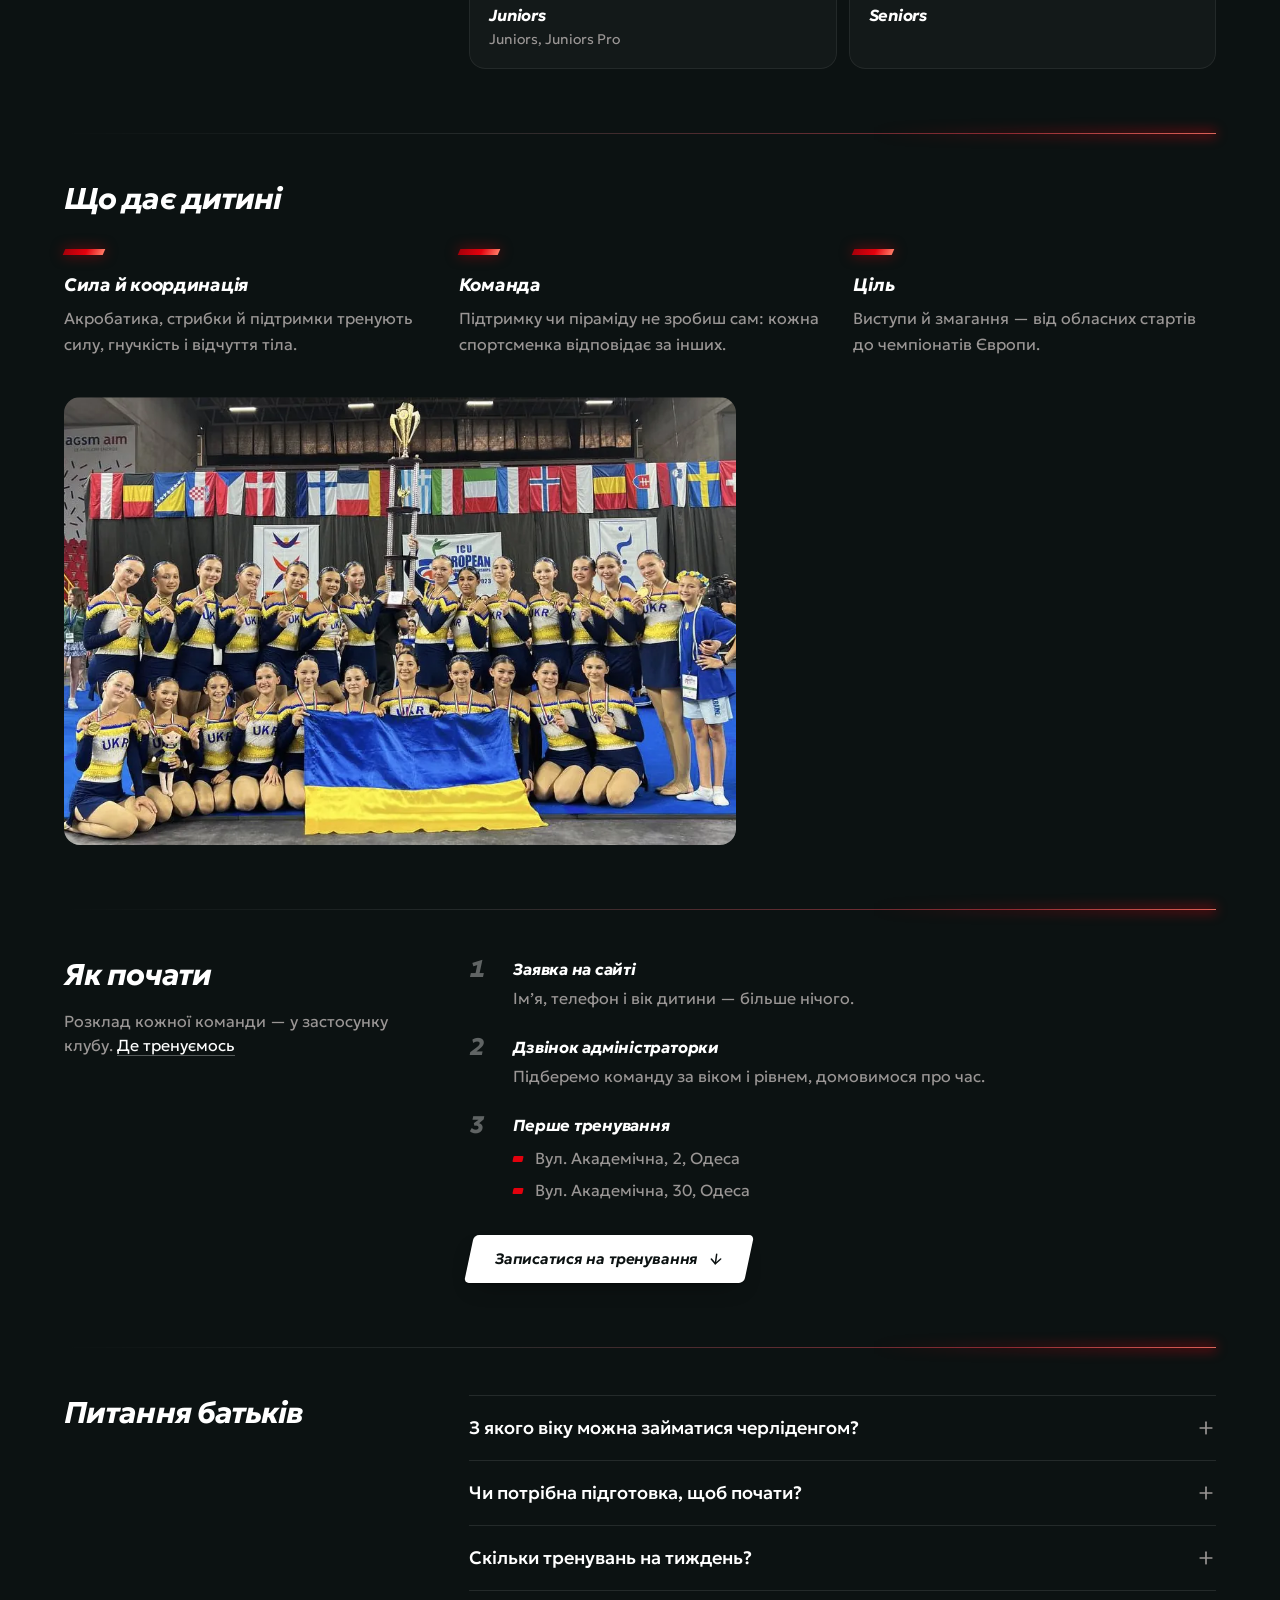
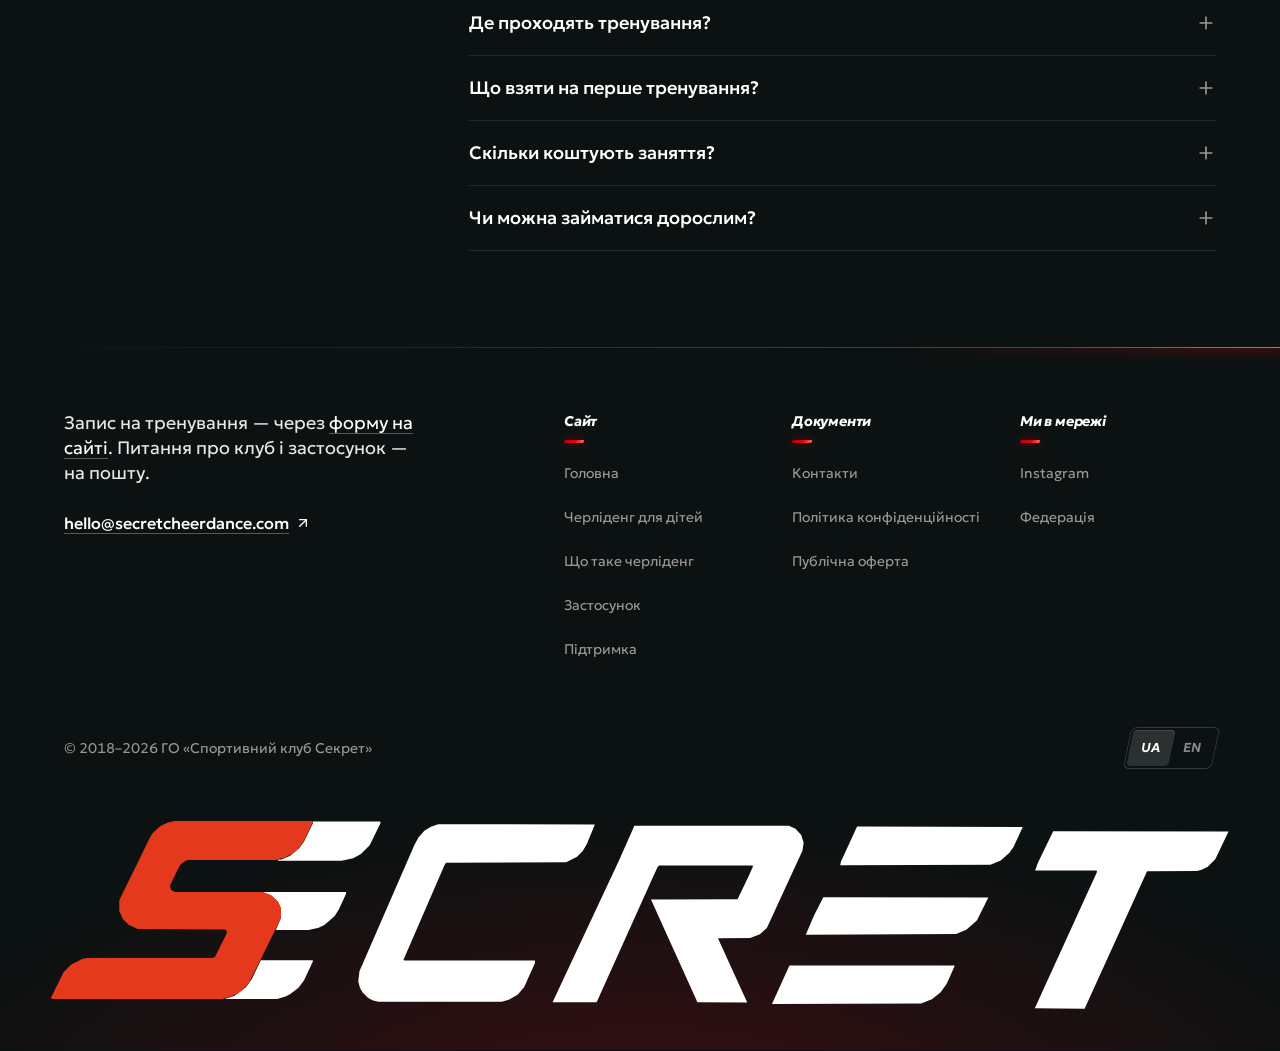
==== commit f5f511ab: "Publish site build 42830a4" ====
--- a/cherlidenh-dlia-ditei/index.html
+++ b/cherlidenh-dlia-ditei/index.html
@@ -21,14 +21,14 @@
 <meta property="og:image:width" content="1200">
 <meta property="og:image:height" content="630">
 <link rel="canonical" href="https://secretcheerdance.com/cherlidenh-dlia-ditei/">
-<script type="application/ld+json">{"@context":"https://schema.org","@graph":[{"@type":["SportsClub","SportsOrganization"],"@id":"https://secretcheerdance.com/#club","name":"SECRET CHEERDANCE","alternateName":["Спортивний клуб SECRET","SECRET"],"url":"https://secretcheerdance.com/","logo":"https://secretcheerdance.com/img/apple-touch-icon.png","image":"https://secretcheerdance.com/img/og-uk.jpg","description":"Спортивний клуб черліденгу в Одесі з 2018 року: сім команд від 4 років, чемпіони та призери чемпіонатів Європи, член Всеукраїнської федерації черліденгу.","sport":"Черліденг","slogan":"Сила в кожному русі","knowsAbout":["черліденг","черлідинг","чирлідинг","черліденг для дітей"],"foundingDate":"2018-08-15","founder":{"@type":"Person","name":"Крістіна Юхімчак"},"email":"hello@secretcheerdance.com","telephone":"+380992123114","address":{"@type":"PostalAddress","streetAddress":"вул. Академічна, 2","addressLocality":"Одеса","addressRegion":"Одеська область","addressCountry":"UA"},"location":[{"@type":"SportsActivityLocation","name":"Національний університет «Одеська юридична академія»","address":{"@type":"PostalAddress","streetAddress":"вул. Академічна, 2","addressLocality":"Одеса","addressRegion":"Одеська область","addressCountry":"UA"},"hasMap":"https://www.google.com/maps/search/?api=1&query=%D0%B2%D1%83%D0%BB.%20%D0%90%D0%BA%D0%B0%D0%B4%D0%B5%D0%BC%D1%96%D1%87%D0%BD%D0%B0%2C%202%2C%20%D0%9E%D0%B4%D0%B5%D1%81%D0%B0"},{"@type":"SportsActivityLocation","name":"Міжнародна академічна школа «Одеса»","address":{"@type":"PostalAddress","streetAddress":"вул. Академічна, 30","addressLocality":"Одеса","addressRegion":"Одеська область","addressCountry":"UA"},"hasMap":"https://www.google.com/maps/search/?api=1&query=%D0%B2%D1%83%D0%BB.%20%D0%90%D0%BA%D0%B0%D0%B4%D0%B5%D0%BC%D1%96%D1%87%D0%BD%D0%B0%2C%2030%2C%20%D0%9E%D0%B4%D0%B5%D1%81%D0%B0"}],"areaServed":{"@type":"City","name":"Одеса"},"memberOf":{"@type":"SportsOrganization","name":"Всеукраїнська федерація черліденгу","url":"https://all-ukrainian-cheerleading-federation.ua"},"sameAs":["https://www.instagram.com/secret.cheerdance/","https://all-ukrainian-cheerleading-federation.ua/secret.html"]},{"@type":"WebPage","@id":"https://secretcheerdance.com/cherlidenh-dlia-ditei/#webpage","url":"https://secretcheerdance.com/cherlidenh-dlia-ditei/","name":"Черліденг (черлідинг) для дітей в Одесі: з якого віку почати — SECRET","description":"Черліденг (черлідинг, чирлідинг) для дітей в Одесі: з якого віку почати, як підібрати команду й записатися на перше тренування в клуб SECRET.","inLanguage":"uk","dateModified":"2026-11-10","isPartOf":{"@id":"https://secretcheerdance.com/#website"},"about":{"@id":"https://secretcheerdance.com/#club"},"breadcrumb":{"@type":"BreadcrumbList","itemListElement":[{"@type":"ListItem","position":1,"name":"Головна","item":"https://secretcheerdance.com/"},{"@type":"ListItem","position":2,"name":"Черліденг (черлідинг) для дітей в Одесі: з якого віку почати","item":"https://secretcheerdance.com/cherlidenh-dlia-ditei/"}]}},{"@type":"FAQPage","mainEntity":[{"@type":"Question","name":"З якого віку можна займатися черліденгом?","acceptedAnswer":{"@type":"Answer","text":"У клубі SECRET — з 4 років: наймолодша команда MINI для дітей 4–7 років. Старші групи — PRIMARY (8–13), JUNIORS (12–15) і SENIORS (від 16 років)."}},{"@type":"Question","name":"Чи потрібна підготовка, щоб почати?","acceptedAnswer":{"@type":"Answer","text":"Для старту — ні. Команду підбираємо за віком і рівнем підготовки, тож новачок починає з основ у своїй віковій групі."}},{"@type":"Question","name":"Скільки тренувань на тиждень?","acceptedAnswer":{"@type":"Answer","text":"Три тренування на тиждень: у MINI — по півтори години, у старших командах — по дві–дві з половиною. Дні й час кожної команди — у застосунку клубу: після запису адміністраторка надішле код запрошення."}},{"@type":"Question","name":"Де проходять тренування?","acceptedAnswer":{"@type":"Answer","text":"В Одесі, на вулиці Академічній: у Національному університеті «Одеська юридична академія» (Академічна, 2) і в Міжнародній академічній школі «Одеса» (Академічна, 30)."}},{"@type":"Question","name":"Що взяти на перше тренування?","acceptedAnswer":{"@type":"Answer","text":"Зручний спортивний одяг і пляшку води. Решту підкаже тренерка на першому тренуванні."}},{"@type":"Question","name":"Скільки коштують заняття?","acceptedAnswer":{"@type":"Answer","text":"Вартість абонемента повідомить адміністраторка, коли зв’яжеться після заявки."}},{"@type":"Question","name":"Чи можна займатися дорослим?","acceptedAnswer":{"@type":"Answer","text":"Команда SENIORS — для спортсменок від 16 років. Рівень підготовки обговоримо під час запису."}}]}]}</script>
+<script type="application/ld+json">{"@context":"https://schema.org","@graph":[{"@type":["SportsClub","SportsOrganization"],"@id":"https://secretcheerdance.com/#club","name":"SECRET CHEERDANCE","alternateName":["Спортивний клуб SECRET","SECRET"],"url":"https://secretcheerdance.com/","logo":"https://secretcheerdance.com/img/apple-touch-icon.png","image":"https://secretcheerdance.com/img/og-uk.jpg","description":"Спортивний клуб черліденгу в Одесі з 2018 року: сім команд від 4 років, чемпіони та призери чемпіонатів Європи, член Всеукраїнської федерації черліденгу.","sport":"Черліденг","slogan":"Сила в кожному русі","knowsAbout":["черліденг","черлідинг","чирлідинг","черліденг для дітей"],"foundingDate":"2018-08-15","founder":{"@type":"Person","name":"Крістіна Юхімчак"},"email":"hello@secretcheerdance.com","telephone":"+380992123114","address":{"@type":"PostalAddress","streetAddress":"вул. Академічна, 2","addressLocality":"Одеса","addressRegion":"Одеська область","addressCountry":"UA"},"location":[{"@type":"SportsActivityLocation","name":"Національний університет «Одеська юридична академія»","address":{"@type":"PostalAddress","streetAddress":"вул. Академічна, 2","addressLocality":"Одеса","addressRegion":"Одеська область","addressCountry":"UA"},"hasMap":"https://www.google.com/maps/search/?api=1&query=%D0%B2%D1%83%D0%BB.%20%D0%90%D0%BA%D0%B0%D0%B4%D0%B5%D0%BC%D1%96%D1%87%D0%BD%D0%B0%2C%202%2C%20%D0%9E%D0%B4%D0%B5%D1%81%D0%B0"},{"@type":"SportsActivityLocation","name":"Міжнародна академічна школа «Одеса»","address":{"@type":"PostalAddress","streetAddress":"вул. Академічна, 30","addressLocality":"Одеса","addressRegion":"Одеська область","addressCountry":"UA"},"hasMap":"https://www.google.com/maps/search/?api=1&query=%D0%B2%D1%83%D0%BB.%20%D0%90%D0%BA%D0%B0%D0%B4%D0%B5%D0%BC%D1%96%D1%87%D0%BD%D0%B0%2C%2030%2C%20%D0%9E%D0%B4%D0%B5%D1%81%D0%B0"}],"areaServed":{"@type":"City","name":"Одеса"},"memberOf":{"@type":"SportsOrganization","name":"Всеукраїнська федерація черліденгу","url":"https://all-ukrainian-cheerleading-federation.ua"},"sameAs":["https://www.instagram.com/secret.cheerdance/","https://all-ukrainian-cheerleading-federation.ua/secret.html"]},{"@type":"WebPage","@id":"https://secretcheerdance.com/cherlidenh-dlia-ditei/#webpage","url":"https://secretcheerdance.com/cherlidenh-dlia-ditei/","name":"Черліденг (черлідинг) для дітей в Одесі: з якого віку почати — SECRET","description":"Черліденг (черлідинг, чирлідинг) для дітей в Одесі: з якого віку почати, як підібрати команду й записатися на перше тренування в клуб SECRET.","inLanguage":"uk","dateModified":"2026-11-17","isPartOf":{"@id":"https://secretcheerdance.com/#website"},"about":{"@id":"https://secretcheerdance.com/#club"},"breadcrumb":{"@type":"BreadcrumbList","itemListElement":[{"@type":"ListItem","position":1,"name":"Головна","item":"https://secretcheerdance.com/"},{"@type":"ListItem","position":2,"name":"Черліденг (черлідинг) для дітей в Одесі: з якого віку почати","item":"https://secretcheerdance.com/cherlidenh-dlia-ditei/"}]}},{"@type":"FAQPage","mainEntity":[{"@type":"Question","name":"З якого віку можна займатися черліденгом?","acceptedAnswer":{"@type":"Answer","text":"У клубі SECRET — з 4 років: наймолодша команда MINI для дітей 4–7 років. Старші групи — PRIMARY (8–13), JUNIORS (12–15) і SENIORS (від 16 років)."}},{"@type":"Question","name":"Чи потрібна підготовка, щоб почати?","acceptedAnswer":{"@type":"Answer","text":"Для старту — ні. Команду підбираємо за віком і рівнем підготовки, тож новачок починає з основ у своїй віковій групі."}},{"@type":"Question","name":"Скільки тренувань на тиждень?","acceptedAnswer":{"@type":"Answer","text":"Три тренування на тиждень: у MINI — по півтори години, у старших командах — по дві–дві з половиною. Дні й час кожної команди — у застосунку клубу: після запису адміністраторка надішле код запрошення."}},{"@type":"Question","name":"Де проходять тренування?","acceptedAnswer":{"@type":"Answer","text":"В Одесі, на вулиці Академічній: у Національному університеті «Одеська юридична академія» (Академічна, 2) і в Міжнародній академічній школі «Одеса» (Академічна, 30)."}},{"@type":"Question","name":"Що взяти на перше тренування?","acceptedAnswer":{"@type":"Answer","text":"Зручний спортивний одяг і пляшку води. Решту підкаже тренерка на першому тренуванні."}},{"@type":"Question","name":"Скільки коштують заняття?","acceptedAnswer":{"@type":"Answer","text":"Вартість абонемента повідомить адміністраторка, коли зв’яжеться після заявки."}},{"@type":"Question","name":"Чи можна займатися дорослим?","acceptedAnswer":{"@type":"Answer","text":"Команда SENIORS — для спортсменок від 16 років. Рівень підготовки обговоримо під час запису."}}]}]}</script>
 <link rel="preload" href="/assets/geologica-cyrillic-slnt-normal-B_yzb2XQ.woff2" as="font" type="font/woff2" crossorigin>
 <!-- Without JS, motion's start state (opacity 0) must not hide the text. -->
 <noscript><style>[style*=opacity\:0]{opacity:1!important;filter:none!important;transform:none!important}</style></noscript>
-  <script type="module" crossorigin src="/assets/client-DT_LalS7.js"></script>
-  <link rel="stylesheet" crossorigin href="/assets/client-DPSYWcNN.css">
+  <script type="module" crossorigin src="/assets/client-5riaOzlw.js"></script>
+  <link rel="stylesheet" crossorigin href="/assets/client-C7yAb0CB.css">
 </head>
 <body>
-<div id="root" data-page="guide" data-lang="uk"><link rel="preload" as="image" href="/img/secret-mark-dark.png"/><a href="#main" class="absolute top-[-100px] left-6 z-50 rounded-md bg-white px-4 py-2 font-medium text-neutral-900 focus:top-3">Перейти до змісту</a><div class="relative isolate"><div aria-hidden="true" class="pointer-events-none absolute inset-x-0 top-0 -z-10 h-[34rem] overflow-hidden [mask-image:linear-gradient(to_bottom,#000_45%,transparent)]"><div class="absolute -top-48 right-[-20%] h-[44rem] w-[75%] bg-[radial-gradient(closest-side,rgba(227,1,13,0.24),rgba(227,1,13,0.07)_55%,rgba(227,1,13,0))]"></div><div aria-hidden="true" class="pointer-events-none absolute inset-0 overflow-hidden mix-blend-screen"><span class="light-line tone-red" style="top:15%;left:48%;opacity:0.8;--w:2px;--a:-2.5deg;clip-path:inset(-40px 0px -40px 100%)"><i style="--sd:3.5s"></i></span><span class="light-line tone-grey" style="top:18.5%;left:64%;opacity:0.5;--w:1.5px;--a:-1.5deg;clip-path:inset(-40px 0px -40px 100%)"></span><span class="light-line tone-red" style="top:21.5%;left:70%;opacity:0.7;--w:2.5px;--a:-2deg;clip-path:inset(-40px 0px -40px 100%)"><i style="--sd:8s"></i></span></div></div><header class="site-header sticky top-0 z-30 w-full pt-3 pb-2 transition-[translate,opacity,background-color,box-shadow] duration-300 ease-out px-6 sm:px-8 md:px-12 lg:px-14"><div class="flex items-center justify-between gap-6"><a href="/" class="flex min-h-11 shrink-0 items-center" aria-label="SECRET CHEERDANCE"><img src="/img/secret-mark-dark.png" width="256" height="148" alt="SECRET CHEERDANCE" class="h-auto w-14"/></a><nav aria-label="Розділи" class="nav-links relative hidden items-center gap-7 lg:flex xl:gap-9"><a href="/cherlidenh-dlia-ditei/" aria-current="page" class="nav-link">Батькам<span aria-hidden="true" class="nav-cur"></span></a><a href="/zastosunok/" class="nav-link">Застосунок</a><a href="/kontakty/" class="nav-link">Контакти</a><span aria-hidden="true" class="nav-bar-trail"></span><span aria-hidden="true" class="nav-bar"></span></nav><div class="flex items-center gap-2 lg:gap-5"><a href="/#signup" class="btn btn-primary btn-sm max-lg:min-h-11"><span class="btn-trail" aria-hidden="true"><i></i><i></i><i></i></span><span class="btn-label">Записатися</span></a><div class="lang max-lg:hidden" role="group" aria-label="Мова сайту"><span aria-hidden="true" class="lang-thumb"></span><span aria-current="true" lang="uk"><span class="sr-only">Українська</span><span aria-hidden="true">UA</span></span><a href="/en/" hrefLang="en" lang="en">EN<span class="sr-only"> — <!-- -->English</span></a></div><button type="button" aria-haspopup="dialog" aria-label="Меню" class="-mr-2.5 flex size-11 items-center justify-center rounded-full text-white transition-colors duration-150 hover:bg-white/5 lg:hidden"><svg xmlns="http://www.w3.org/2000/svg" width="24" height="24" viewBox="0 0 24 24" fill="none" stroke="currentColor" stroke-width="2" stroke-linecap="round" stroke-linejoin="round" class="lucide lucide-menu h-6 w-6" aria-hidden="true"><path d="M4 5h16"></path><path d="M4 12h16"></path><path d="M4 19h16"></path></svg></button></div></div><dialog aria-label="Меню" class="menu m-0 h-full max-h-none w-full max-w-none bg-background p-0 text-white backdrop:bg-transparent open:flex open:flex-col lg:hidden"><div class="flex items-center justify-between pt-4 px-6 sm:px-8 md:px-12 lg:px-14"><a href="/" class="flex min-h-11 shrink-0 items-center" aria-label="SECRET CHEERDANCE"><img src="/img/secret-mark-dark.png" width="256" height="148" alt="SECRET CHEERDANCE" class="h-auto w-14"/></a><button type="button" aria-label="Закрити меню" class="-mr-2.5 flex size-11 items-center justify-center rounded-full text-white transition-colors duration-150 hover:bg-white/5"><svg xmlns="http://www.w3.org/2000/svg" width="24" height="24" viewBox="0 0 24 24" fill="none" stroke="currentColor" stroke-width="2" stroke-linecap="round" stroke-linejoin="round" class="lucide lucide-x h-6 w-6" aria-hidden="true"><path d="M18 6 6 18"></path><path d="m6 6 12 12"></path></svg></button></div><nav aria-label="Розділи" class="flex-1 overflow-y-auto pt-8 pb-6 px-6 sm:px-8 md:px-12 lg:px-14"><ul><li style="--i:0"><a href="/" class="group slant flex min-h-14 items-center gap-4 text-[clamp(1.75rem,8vw,2.25rem)] leading-none font-bold tracking-[-0.03em] text-white/55 transition-colors duration-150 hover:text-white aria-[current=page]:text-white"><span aria-hidden="true" class="h-1.5 w-6 shrink-0 -skew-x-[24deg] bg-white/10 group-aria-[current=page]:bg-primary"></span>Головна</a></li><li style="--i:1"><a href="/cherlidenh-dlia-ditei/" aria-current="page" class="group slant flex min-h-14 items-center gap-4 text-[clamp(1.75rem,8vw,2.25rem)] leading-none font-bold tracking-[-0.03em] text-white/55 transition-colors duration-150 hover:text-white aria-[current=page]:text-white"><span aria-hidden="true" class="h-1.5 w-6 shrink-0 -skew-x-[24deg] bg-white/10 group-aria-[current=page]:bg-primary"></span>Батькам</a></li><li style="--i:2"><a href="/zastosunok/" class="group slant flex min-h-14 items-center gap-4 text-[clamp(1.75rem,8vw,2.25rem)] leading-none font-bold tracking-[-0.03em] text-white/55 transition-colors duration-150 hover:text-white aria-[current=page]:text-white"><span aria-hidden="true" class="h-1.5 w-6 shrink-0 -skew-x-[24deg] bg-white/10 group-aria-[current=page]:bg-primary"></span>Застосунок</a></li><li style="--i:3"><a href="/kontakty/" class="group slant flex min-h-14 items-center gap-4 text-[clamp(1.75rem,8vw,2.25rem)] leading-none font-bold tracking-[-0.03em] text-white/55 transition-colors duration-150 hover:text-white aria-[current=page]:text-white"><span aria-hidden="true" class="h-1.5 w-6 shrink-0 -skew-x-[24deg] bg-white/10 group-aria-[current=page]:bg-primary"></span>Контакти</a></li></ul></nav><div class="space-y-3 border-t border-white/10 pt-5 pb-[max(1.25rem,env(safe-area-inset-bottom))] px-6 sm:px-8 md:px-12 lg:px-14"><a href="/#signup" class="btn btn-primary w-full"><span class="btn-trail" aria-hidden="true"><i></i><i></i><i></i></span><span class="btn-label">Записатися на тренування</span></a><div class="flex justify-center pt-1"><div class="lang lang-lg" role="group" aria-label="Мова сайту"><span aria-hidden="true" class="lang-thumb"></span><span aria-current="true" lang="uk"><span class="sr-only">Українська</span><span aria-hidden="true">UA</span></span><a href="/en/" hrefLang="en" lang="en">EN<span class="sr-only"> — <!-- -->English</span></a></div></div></div></dialog></header><main id="main" class="px-6 pt-12 pb-24 sm:px-8 md:px-12 lg:px-14 lg:pt-20"><article class="mx-auto max-w-site"><div class="grid gap-8 lg:grid-cols-12 lg:items-end"><h1 id="page-title" class="slant text-[2.5rem] leading-[1.02] font-bold tracking-[-0.04em] text-white md:text-5xl lg:text-[3.5rem] lg:col-span-7">Черліденг для дітей в Одесі<span aria-hidden="true" class="bar-light mt-5 block h-1.5 w-14 origin-left -skew-x-[24deg]" style="opacity:0;transform:scaleX(0)"></span></h1><p class="max-w-md leading-relaxed text-muted-foreground md:text-[17px] lg:col-span-5">З якого віку можна почати, як підібрати команду й записатися на перше тренування в клуб SECRET.</p></div><figure class="relative mt-10 aspect-[4/3] sm:aspect-[16/9] lg:mt-14 lg:aspect-[21/9]"><div class="absolute inset-0 overflow-hidden rounded-2xl bg-white/[0.04]" style="clip-path:polygon(0% 0%, 0% 0%, -12% 100%, -12% 100%)"><img src="/img/club/medals-joy-1400.webp" srcSet="/img/club/medals-joy-800.webp 800w, /img/club/medals-joy-1400.webp 1400w, /img/club/medals-joy-2200.webp 2200w" width="2200" height="1467" sizes="(min-width: 1280px) 1200px, 100vw" alt="Спортсменки радіють медалям чемпіонату в Любляні 2025 року" loading="lazy" decoding="async" class="size-full object-cover object-[50%_38%]" style="transform:scale(1.08)"/></div></figure><section aria-labelledby="what" class="mt-16 grid gap-8 lg:grid-cols-12 lg:gap-16"><h2 id="what" class="slant text-2xl font-bold tracking-[-0.03em] text-white md:text-3xl lg:col-span-4">Що таке черліденг</h2><div class="max-w-[68ch] space-y-4 text-[17px] leading-relaxed text-white/80 lg:col-span-8"><p>Черліденг (його ще пишуть «черлідинг» або «чирлідинг») — командний вид спорту: акробатика, гімнастика й хореографія в одному виступі під музику. На килимі — підтримки й піраміди, стрибки, акробатичні елементи й танцювальні частини, які команда виконує синхронно.</p><p>Виступи бувають двох видів: черліденг з підтримками й акробатикою та танцювальний черліденг — перформанс. Команди змагаються і в складі команди, і дуетами.</p><p>В Україні черліденг — офіційно визнаний вид спорту з 2005 року. Національна федерація — Всеукраїнська федерація черліденгу; вона входить до Міжнародного союзу черліденгу (ICU), визнаного Міжнародним олімпійським комітетом. SECRET — офіційний член федерації, тож наші спортсменки виступають на чемпіонатах України, Європи та світу.</p><p><a href="/shcho-take-cherlidenh/" class="text-white underline decoration-white/30 underline-offset-4 hover:decoration-white">Докладніше: види, елементи, як оцінюють</a></p></div></section><section aria-labelledby="age" class="seam mt-16 grid gap-8 pt-12 lg:grid-cols-12 lg:gap-16"><div class="lg:col-span-4"><h2 id="age" class="slant text-2xl font-bold tracking-[-0.03em] text-white md:text-3xl">З якого віку</h2><p class="mt-4 leading-relaxed text-muted-foreground">У SECRET займаються з 4 років. Команди складаємо за віком і рівнем підготовки: спортсменка переходить на наступну сходинку, коли готова до неї.</p></div><ul class="grid gap-3 sm:grid-cols-2 lg:col-span-8"><li class="lit rounded-2xl bg-white/[0.03] p-5 shadow-[inset_0_0_0_1px_rgba(255,255,255,0.07)]"><p class="flex items-baseline gap-2"><span class="num text-3xl text-white">4–7</span><span class="text-sm text-muted-foreground">років</span></p><p class="t-name mt-3 text-white">Mini</p></li><li class="lit rounded-2xl bg-white/[0.03] p-5 shadow-[inset_0_0_0_1px_rgba(255,255,255,0.07)]"><p class="flex items-baseline gap-2"><span class="num text-3xl text-white">8–13</span><span class="text-sm text-muted-foreground">років</span></p><p class="t-name mt-3 text-white">Primary</p><p class="mt-0.5 text-sm text-muted-foreground">Primary Basic, Primary Advanced, Primary Pro</p></li><li class="lit rounded-2xl bg-white/[0.03] p-5 shadow-[inset_0_0_0_1px_rgba(255,255,255,0.07)]"><p class="flex items-baseline gap-2"><span class="num text-3xl text-white">12–15</span><span class="text-sm text-muted-foreground">років</span></p><p class="t-name mt-3 text-white">Juniors</p><p class="mt-0.5 text-sm text-muted-foreground">Juniors, Juniors Pro</p></li><li class="lit rounded-2xl bg-white/[0.03] p-5 shadow-[inset_0_0_0_1px_rgba(255,255,255,0.07)]"><p class="flex items-baseline gap-2"><span class="num text-3xl text-white">16+</span><span class="text-sm text-muted-foreground">років</span></p><p class="t-name mt-3 text-white">Seniors</p></li></ul></section><section aria-labelledby="gives" class="seam mt-16 pt-12"><h2 id="gives" class="slant text-2xl font-bold tracking-[-0.03em] text-white md:text-3xl">Що дає дитині</h2><ul class="mt-8 grid gap-8 md:grid-cols-3"><li><span aria-hidden="true" class="bar-light block h-1.5 w-10 -skew-x-[24deg]"></span><p class="t-name mt-4 text-lg text-white">Сила й координація</p><p class="mt-1.5 leading-relaxed text-muted-foreground">Акробатика, стрибки й підтримки тренують силу, гнучкість і відчуття тіла.</p></li><li><span aria-hidden="true" class="bar-light block h-1.5 w-10 -skew-x-[24deg]"></span><p class="t-name mt-4 text-lg text-white">Команда</p><p class="mt-1.5 leading-relaxed text-muted-foreground">Підтримку чи піраміду не зробиш сам: кожна спортсменка відповідає за інших.</p></li><li><span aria-hidden="true" class="bar-light block h-1.5 w-10 -skew-x-[24deg]"></span><p class="t-name mt-4 text-lg text-white">Ціль</p><p class="mt-1.5 leading-relaxed text-muted-foreground">Виступи й змагання — від обласних стартів до чемпіонатів Європи.</p></li></ul><figure class="relative mt-10 aspect-[3/2] max-w-2xl"><div class="absolute inset-0 overflow-hidden rounded-2xl bg-white/[0.04]" style="clip-path:polygon(0% 0%, 0% 0%, -12% 100%, -12% 100%)"><img src="/img/club/euro-team-flag-956.webp" srcSet="/img/club/euro-team-flag-956.webp 956w" width="956" height="637" sizes="(min-width: 768px) 640px, 100vw" alt="Збірна України з прапором і кубком на чемпіонаті Європи ICU" loading="lazy" decoding="async" class="size-full object-cover" style="transform:scale(1.08)"/></div></figure></section><section aria-labelledby="start" class="seam mt-16 grid gap-8 pt-12 lg:grid-cols-12 lg:gap-16"><div class="lg:col-span-4"><h2 id="start" class="slant text-2xl font-bold tracking-[-0.03em] text-white md:text-3xl">Як почати</h2><p class="mt-4 text-muted-foreground">Розклад кожної команди — у застосунку клубу.<!-- --> <a href="/kontakty/" class="text-white underline decoration-white/30 underline-offset-4 hover:decoration-white">Де тренуємось</a></p></div><div class="lg:col-span-8"><ol class="space-y-6"><li class="flex gap-5"><span class="num w-6 shrink-0 text-2xl leading-none text-white/35">1</span><div><p class="t-name text-white">Заявка на сайті</p><p class="mt-1 leading-relaxed text-muted-foreground">Ім’я, телефон і вік дитини — більше нічого.</p></div></li><li class="flex gap-5"><span class="num w-6 shrink-0 text-2xl leading-none text-white/35">2</span><div><p class="t-name text-white">Дзвінок адміністраторки</p><p class="mt-1 leading-relaxed text-muted-foreground">Підберемо команду за віком і рівнем, домовимося про час.</p></div></li><li class="flex gap-5"><span class="num w-6 shrink-0 text-2xl leading-none text-white/35">3</span><div><p class="t-name text-white">Перше тренування</p><ul class="mt-2 space-y-1.5"><li class="flex items-baseline gap-3 leading-relaxed text-muted-foreground"><span aria-hidden="true" class="h-1.5 w-2.5 shrink-0 -translate-y-0.5 -skew-x-12 rounded-[1px] bg-primary"></span>Вул. Академічна, 2, Одеса</li><li class="flex items-baseline gap-3 leading-relaxed text-muted-foreground"><span aria-hidden="true" class="h-1.5 w-2.5 shrink-0 -translate-y-0.5 -skew-x-12 rounded-[1px] bg-primary"></span>Вул. Академічна, 30, Одеса</li></ul></div></li></ol><div data-signup="true" class="mt-8"><a href="/#signup" class="btn btn-primary"><span class="btn-trail" aria-hidden="true"><i></i><i></i><i></i></span><span class="btn-label">Записатися на тренування</span><span class="btn-icon btn-icon-down" aria-hidden="true"><svg xmlns="http://www.w3.org/2000/svg" width="24" height="24" viewBox="0 0 24 24" fill="none" stroke="currentColor" stroke-width="2.25" stroke-linecap="round" stroke-linejoin="round" class="lucide lucide-arrow-down" aria-hidden="true"><path d="M12 5v14"></path><path d="m19 12-7 7-7-7"></path></svg><svg xmlns="http://www.w3.org/2000/svg" width="24" height="24" viewBox="0 0 24 24" fill="none" stroke="currentColor" stroke-width="2.25" stroke-linecap="round" stroke-linejoin="round" class="lucide lucide-arrow-down" aria-hidden="true"><path d="M12 5v14"></path><path d="m19 12-7 7-7-7"></path></svg></span></a></div></div></section><section aria-labelledby="faq" class="seam mt-16 grid gap-8 pt-12 lg:grid-cols-12 lg:gap-16"><h2 id="faq" class="slant text-2xl font-bold tracking-[-0.03em] text-white md:text-3xl lg:col-span-4">Питання батьків</h2><div class="border-t border-white/10 lg:col-span-8"><details class="acc group border-b border-white/10"><summary class="flex min-h-16 cursor-pointer list-none items-center gap-6 py-4 [&amp;::-webkit-details-marker]:hidden"><span class="flex-1 text-base font-medium text-white md:text-lg">З якого віку можна займатися черліденгом?</span><svg xmlns="http://www.w3.org/2000/svg" width="24" height="24" viewBox="0 0 24 24" fill="none" stroke="currentColor" stroke-width="2" stroke-linecap="round" stroke-linejoin="round" class="lucide lucide-plus acc-icon h-5 w-5 shrink-0 text-muted-foreground" aria-hidden="true"><path d="M5 12h14"></path><path d="M12 5v14"></path></svg></summary><p class="max-w-2xl pr-10 pb-6 leading-relaxed text-muted-foreground">У клубі SECRET — з 4 років: наймолодша команда MINI для дітей 4–7 років. Старші групи — PRIMARY (8–13), JUNIORS (12–15) і SENIORS (від 16 років).</p></details><details class="acc group border-b border-white/10"><summary class="flex min-h-16 cursor-pointer list-none items-center gap-6 py-4 [&amp;::-webkit-details-marker]:hidden"><span class="flex-1 text-base font-medium text-white md:text-lg">Чи потрібна підготовка, щоб почати?</span><svg xmlns="http://www.w3.org/2000/svg" width="24" height="24" viewBox="0 0 24 24" fill="none" stroke="currentColor" stroke-width="2" stroke-linecap="round" stroke-linejoin="round" class="lucide lucide-plus acc-icon h-5 w-5 shrink-0 text-muted-foreground" aria-hidden="true"><path d="M5 12h14"></path><path d="M12 5v14"></path></svg></summary><p class="max-w-2xl pr-10 pb-6 leading-relaxed text-muted-foreground">Для старту — ні. Команду підбираємо за віком і рівнем підготовки, тож новачок починає з основ у своїй віковій групі.</p></details><details class="acc group border-b border-white/10"><summary class="flex min-h-16 cursor-pointer list-none items-center gap-6 py-4 [&amp;::-webkit-details-marker]:hidden"><span class="flex-1 text-base font-medium text-white md:text-lg">Скільки тренувань на тиждень?</span><svg xmlns="http://www.w3.org/2000/svg" width="24" height="24" viewBox="0 0 24 24" fill="none" stroke="currentColor" stroke-width="2" stroke-linecap="round" stroke-linejoin="round" class="lucide lucide-plus acc-icon h-5 w-5 shrink-0 text-muted-foreground" aria-hidden="true"><path d="M5 12h14"></path><path d="M12 5v14"></path></svg></summary><p class="max-w-2xl pr-10 pb-6 leading-relaxed text-muted-foreground">Три тренування на тиждень: у MINI — по півтори години, у старших командах — по дві–дві з половиною. Дні й час кожної команди — у застосунку клубу: після запису адміністраторка надішле код запрошення.</p></details><details class="acc group border-b border-white/10"><summary class="flex min-h-16 cursor-pointer list-none items-center gap-6 py-4 [&amp;::-webkit-details-marker]:hidden"><span class="flex-1 text-base font-medium text-white md:text-lg">Де проходять тренування?</span><svg xmlns="http://www.w3.org/2000/svg" width="24" height="24" viewBox="0 0 24 24" fill="none" stroke="currentColor" stroke-width="2" stroke-linecap="round" stroke-linejoin="round" class="lucide lucide-plus acc-icon h-5 w-5 shrink-0 text-muted-foreground" aria-hidden="true"><path d="M5 12h14"></path><path d="M12 5v14"></path></svg></summary><p class="max-w-2xl pr-10 pb-6 leading-relaxed text-muted-foreground">В Одесі, на вулиці Академічній: у Національному університеті «Одеська юридична академія» (Академічна, 2) і в Міжнародній академічній школі «Одеса» (Академічна, 30).</p></details><details class="acc group border-b border-white/10"><summary class="flex min-h-16 cursor-pointer list-none items-center gap-6 py-4 [&amp;::-webkit-details-marker]:hidden"><span class="flex-1 text-base font-medium text-white md:text-lg">Що взяти на перше тренування?</span><svg xmlns="http://www.w3.org/2000/svg" width="24" height="24" viewBox="0 0 24 24" fill="none" stroke="currentColor" stroke-width="2" stroke-linecap="round" stroke-linejoin="round" class="lucide lucide-plus acc-icon h-5 w-5 shrink-0 text-muted-foreground" aria-hidden="true"><path d="M5 12h14"></path><path d="M12 5v14"></path></svg></summary><p class="max-w-2xl pr-10 pb-6 leading-relaxed text-muted-foreground">Зручний спортивний одяг і пляшку води. Решту підкаже тренерка на першому тренуванні.</p></details><details class="acc group border-b border-white/10"><summary class="flex min-h-16 cursor-pointer list-none items-center gap-6 py-4 [&amp;::-webkit-details-marker]:hidden"><span class="flex-1 text-base font-medium text-white md:text-lg">Скільки коштують заняття?</span><svg xmlns="http://www.w3.org/2000/svg" width="24" height="24" viewBox="0 0 24 24" fill="none" stroke="currentColor" stroke-width="2" stroke-linecap="round" stroke-linejoin="round" class="lucide lucide-plus acc-icon h-5 w-5 shrink-0 text-muted-foreground" aria-hidden="true"><path d="M5 12h14"></path><path d="M12 5v14"></path></svg></summary><p class="max-w-2xl pr-10 pb-6 leading-relaxed text-muted-foreground">Вартість абонемента повідомить адміністраторка, коли зв’яжеться після заявки.</p></details><details class="acc group border-b border-white/10"><summary class="flex min-h-16 cursor-pointer list-none items-center gap-6 py-4 [&amp;::-webkit-details-marker]:hidden"><span class="flex-1 text-base font-medium text-white md:text-lg">Чи можна займатися дорослим?</span><svg xmlns="http://www.w3.org/2000/svg" width="24" height="24" viewBox="0 0 24 24" fill="none" stroke="currentColor" stroke-width="2" stroke-linecap="round" stroke-linejoin="round" class="lucide lucide-plus acc-icon h-5 w-5 shrink-0 text-muted-foreground" aria-hidden="true"><path d="M5 12h14"></path><path d="M12 5v14"></path></svg></summary><p class="max-w-2xl pr-10 pb-6 leading-relaxed text-muted-foreground">Команда SENIORS — для спортсменок від 16 років. Рівень підготовки обговоримо під час запису.</p></details></div></section></article></main><div inert="" class="fixed inset-x-0 bottom-0 z-40 border-t border-white/10 bg-[#0c1212]/95 px-4 pt-3 pb-[max(0.75rem,env(safe-area-inset-bottom))] lg:hidden invisible translate-y-full opacity-0 [transition:translate_0.24s_ease-in,opacity_0.24s_ease-in,visibility_0s_linear_0.24s] motion-reduce:transition-none"><a href="/#signup" class="btn btn-primary w-full"><span class="btn-trail" aria-hidden="true"><i></i><i></i><i></i></span><span class="btn-label">Записатися на тренування</span><span class="btn-icon btn-icon-down" aria-hidden="true"><svg xmlns="http://www.w3.org/2000/svg" width="24" height="24" viewBox="0 0 24 24" fill="none" stroke="currentColor" stroke-width="2.25" stroke-linecap="round" stroke-linejoin="round" class="lucide lucide-arrow-down" aria-hidden="true"><path d="M12 5v14"></path><path d="m19 12-7 7-7-7"></path></svg><svg xmlns="http://www.w3.org/2000/svg" width="24" height="24" viewBox="0 0 24 24" fill="none" stroke="currentColor" stroke-width="2.25" stroke-linecap="round" stroke-linejoin="round" class="lucide lucide-arrow-down" aria-hidden="true"><path d="M12 5v14"></path><path d="m19 12-7 7-7-7"></path></svg></span></a></div></div><footer class="seam relative isolate w-full overflow-hidden [container-type:inline-size]"><div aria-hidden="true" class="pointer-events-none absolute -bottom-[30cqw] left-1/2 -z-10 h-[48cqw] w-[120cqw] -translate-x-1/2 bg-[radial-gradient(closest-side,rgba(227,1,13,0.22),rgba(227,1,13,0))]"></div><div class="relative px-6 pt-16 sm:px-8 md:px-12 lg:px-14"><div class="mx-auto max-w-site"><div class="grid gap-12 lg:grid-cols-12"><div class="lg:col-span-5"><p class="max-w-sm text-lg leading-snug text-white/90 [&amp;_a]:text-white [&amp;_a]:underline [&amp;_a]:decoration-white/30 [&amp;_a]:underline-offset-4 [&amp;_a:hover]:decoration-white">Запис на тренування — через <a href="/#signup">форму на сайті</a>. Питання про клуб і застосунок — на пошту.</p><a href="mailto:hello@secretcheerdance.com" class="group mt-4 inline-flex min-h-11 items-center gap-1.5 text-base font-medium text-white underline decoration-white/30 underline-offset-4 hover:decoration-white">hello@secretcheerdance.com<svg xmlns="http://www.w3.org/2000/svg" width="24" height="24" viewBox="0 0 24 24" fill="none" stroke="currentColor" stroke-width="2" stroke-linecap="round" stroke-linejoin="round" class="lucide lucide-arrow-up-right h-4 w-4 transition-transform duration-150 group-hover:translate-x-0.5 group-hover:-translate-y-0.5" aria-hidden="true"><path d="M7 7h10v10"></path><path d="M7 17 17 7"></path></svg></a></div><nav class="grid grid-cols-2 gap-x-8 gap-y-6 sm:grid-cols-3 lg:col-span-7" aria-label="Посилання"><div class="flex flex-col"><p class="t-head mb-2 text-sm text-white">Сайт</p><a href="/" class="flex min-h-11 items-center text-sm text-muted-foreground transition-colors hover:text-white">Головна</a><a href="/cherlidenh-dlia-ditei/" class="flex min-h-11 items-center text-sm text-muted-foreground transition-colors hover:text-white">Черліденг для дітей</a><a href="/shcho-take-cherlidenh/" class="flex min-h-11 items-center text-sm text-muted-foreground transition-colors hover:text-white">Що таке черліденг</a><a href="/zastosunok/" class="flex min-h-11 items-center text-sm text-muted-foreground transition-colors hover:text-white">Застосунок</a><a href="/zastosunok/#support" class="flex min-h-11 items-center text-sm text-muted-foreground transition-colors hover:text-white">Підтримка</a></div><div class="flex flex-col"><p class="t-head mb-2 text-sm text-white">Документи</p><a href="/kontakty/" class="flex min-h-11 items-center text-sm text-muted-foreground transition-colors hover:text-white">Контакти</a><a href="/privacy/" class="flex min-h-11 items-center text-sm text-muted-foreground transition-colors hover:text-white">Політика конфіденційності</a></div><div class="flex flex-col"><p class="t-head mb-2 text-sm text-white">Ми в мережі</p><a href="https://www.instagram.com/secret.cheerdance/" class="flex min-h-11 items-center text-sm text-muted-foreground transition-colors hover:text-white">Instagram</a><a href="https://all-ukrainian-cheerleading-federation.ua" class="flex min-h-11 items-center text-sm text-muted-foreground transition-colors hover:text-white">Федерація</a></div></nav></div><div class="mt-14 flex flex-col items-start gap-3 text-sm text-muted-foreground sm:flex-row sm:items-center sm:justify-between"><p class="py-2">© 2018–2026 ГО «Спортивний клуб Секрет»</p><div class="lang" role="group" aria-label="Мова сайту"><span aria-hidden="true" class="lang-thumb"></span><span aria-current="true" lang="uk"><span class="sr-only">Українська</span><span aria-hidden="true">UA</span></span><a href="/en/" hrefLang="en" lang="en">EN<span class="sr-only"> — <!-- -->English</span></a></div></div></div></div><svg aria-hidden="true" viewBox="103 0 1951 297" class="pointer-events-none mx-auto mt-[4cqw] mb-[4cqw] block w-[92cqw] overflow-visible select-none"><path d="M324.5 117 591.5 117 592 119.5 580 145.5 573 156.5 556.5 171 546.5 176 529.5 180 475.5 180 484 159.5 484 144.5 479 133.5 470.5 125 461.5 120 454.5 118ZM450.5 230 536.5 230 537 231.5 522 263.5 513 275.5 499.5 286 491.5 290 477.5 294 390.5 294 406.5 289 426 274.5 436 260.5ZM536.5 0 648.5 0 649 2.5 631 39.5 616.5 54 603.5 61 584.5 65 479.5 65 479.5 63 484.5 63 498.5 57 514 44.5 522 33.5 537 2.5Z" fill="#fff" fill-rule="evenodd" style="transform:translateY(80px);opacity:0;transform-origin:50% 50%;transform-box:fill-box"></path><path d="M744.5 3 1004 3.5 991 35.5 984 47.5 974.5 57 956.5 66 757.5 67 755 70.5 687 227.5 688.5 229 904.5 229 905 232.5 887 272.5 876.5 285 861.5 294 849.5 297 645.5 297 636.5 295 628.5 291 619 281.5 615 274.5 612 263.5 614 246.5 705 37.5 712 24.5 721.5 14 732.5 7Z" fill="#fff" fill-rule="evenodd" style="transform:translateY(80px);opacity:0;transform-origin:50% 50%;transform-box:fill-box"></path><path d="M1069.5 3 1325.5 3 1336.5 8 1346 18.5 1350 31.5 1348 44.5 1289 172.5 1277.5 183 1261.5 189 1208 189.5 1256.5 296 1174 295.5 1097 125.5 1240.5 125 1258 88.5 1266 70.5 1265.5 69 1110.5 69 1108 71.5 1097 95.5 1007 295.5 934 295.5 1045 58.5Z" fill="#fff" fill-rule="evenodd" style="transform:translateY(80px);opacity:0;transform-origin:50% 50%;transform-box:fill-box"></path><path d="M1326.5 231 1599.5 231 1600 232.5 1587 261.5 1577 275.5 1562.5 287 1544.5 294 1297.5 295ZM1382.5 118 1656 118.5 1637 156.5 1619.5 172 1602.5 179 1353.5 180 1367 148.5ZM1438.5 1 1713 1.5 1698 34.5 1691 44.5 1676.5 57 1659.5 64 1410.5 65 1412 58.5Z" fill="#fff" fill-rule="evenodd" style="transform:translateY(80px);opacity:0;transform-origin:50% 50%;transform-box:fill-box"></path><path d="M1763.5 3 2054 3.5 2032 49.5 2019.5 62 2009.5 67 2001.5 69 1919 69.5 1815.5 297 1733 296.5 1836 70.5 1835.5 68 1733.5 68 1738 55.5Z" fill="#fff" fill-rule="evenodd" style="transform:translateY(80px);opacity:0;transform-origin:50% 50%;transform-box:fill-box"></path><path d="M307.5 0 535.5 0 537 1.5 522 33.5 514 44.5 507.5 51 490.5 61 479.5 63 478.5 65 329.5 65 322.5 68 316 74.5 300 107.5 302 114.5 308.5 118 454.5 118 467.5 123 479 133.5 484 144.5 484 159.5 482 165.5 431 268.5 421.5 279 413.5 285 401.5 291 386.5 295 104.5 295 103 292.5 124 250.5 136.5 238 154.5 229 162.5 227 371.5 227 375 224.5 394 186.5 394 182.5 391.5 180 246.5 179 231.5 172 222 162.5 216 149.5 216 132.5 218 127.5 268 25.5 272 19.5 283.5 9 295.5 3Z" fill="#E4391D" fill-rule="evenodd" style="transform:translateY(80px);opacity:0;transform-origin:50% 50%;transform-box:fill-box"></path></svg></footer><button type="button" aria-label="Нагору" data-shown="false" inert="" class="to-top"><span class="to-top-fill" aria-hidden="true"></span><span class="to-top-icon" aria-hidden="true"><svg xmlns="http://www.w3.org/2000/svg" width="24" height="24" viewBox="0 0 24 24" fill="none" stroke="currentColor" stroke-width="2.25" stroke-linecap="round" stroke-linejoin="round" class="lucide lucide-arrow-up" aria-hidden="true"><path d="m5 12 7-7 7 7"></path><path d="M12 19V5"></path></svg><svg xmlns="http://www.w3.org/2000/svg" width="24" height="24" viewBox="0 0 24 24" fill="none" stroke="currentColor" stroke-width="2.25" stroke-linecap="round" stroke-linejoin="round" class="lucide lucide-arrow-up" aria-hidden="true"><path d="m5 12 7-7 7 7"></path><path d="M12 19V5"></path></svg></span></button></div>
+<div id="root" data-page="guide" data-lang="uk"><link rel="preload" as="image" href="/img/secret-mark-dark.png"/><a href="#main" class="absolute top-[-100px] left-6 z-50 rounded-md bg-white px-4 py-2 font-medium text-neutral-900 focus:top-3">Перейти до змісту</a><div class="relative isolate"><div aria-hidden="true" class="pointer-events-none absolute inset-x-0 top-0 -z-10 h-[34rem] overflow-hidden [mask-image:linear-gradient(to_bottom,#000_45%,transparent)]"><div class="absolute -top-48 right-[-20%] h-[44rem] w-[75%] bg-[radial-gradient(closest-side,rgba(227,1,13,0.24),rgba(227,1,13,0.07)_55%,rgba(227,1,13,0))]"></div><div aria-hidden="true" class="pointer-events-none absolute inset-0 overflow-hidden mix-blend-screen"><span class="light-line tone-red" style="top:15%;left:48%;opacity:0.8;--w:2px;--a:-2.5deg;clip-path:inset(-40px 0px -40px 100%)"><i style="--sd:3.5s"></i></span><span class="light-line tone-grey" style="top:18.5%;left:64%;opacity:0.5;--w:1.5px;--a:-1.5deg;clip-path:inset(-40px 0px -40px 100%)"></span><span class="light-line tone-red" style="top:21.5%;left:70%;opacity:0.7;--w:2.5px;--a:-2deg;clip-path:inset(-40px 0px -40px 100%)"><i style="--sd:8s"></i></span></div></div><header class="site-header sticky top-0 z-30 w-full pt-3 pb-2 transition-[translate,opacity,background-color,box-shadow] duration-300 ease-out px-6 sm:px-8 md:px-12 lg:px-14"><div class="flex items-center justify-between gap-6"><a href="/" class="flex min-h-11 shrink-0 items-center" aria-label="SECRET CHEERDANCE"><img src="/img/secret-mark-dark.png" width="256" height="148" alt="SECRET CHEERDANCE" class="h-auto w-14"/></a><nav aria-label="Розділи" class="nav-links relative hidden items-center gap-7 lg:flex xl:gap-9"><a href="/cherlidenh-dlia-ditei/" aria-current="page" class="nav-link">Батькам<span aria-hidden="true" class="nav-cur"></span></a><a href="/zastosunok/" class="nav-link">Застосунок</a><a href="/kontakty/" class="nav-link">Контакти</a><span aria-hidden="true" class="nav-bar-trail"></span><span aria-hidden="true" class="nav-bar"></span></nav><div class="flex items-center gap-2 lg:gap-5"><a href="/#signup" class="btn btn-primary btn-sm max-lg:min-h-11"><span class="btn-trail" aria-hidden="true"><i></i><i></i><i></i></span><span class="btn-label">Записатися</span></a><div class="lang max-lg:hidden" role="group" aria-label="Мова сайту"><span aria-hidden="true" class="lang-thumb"></span><span aria-current="true" lang="uk"><span class="sr-only">Українська</span><span aria-hidden="true">UA</span></span><a href="/en/" hrefLang="en" lang="en">EN<span class="sr-only"> — <!-- -->English</span></a></div><button type="button" aria-haspopup="dialog" aria-label="Меню" class="-mr-2.5 flex size-11 items-center justify-center rounded-full text-white transition-colors duration-150 hover:bg-white/5 lg:hidden"><svg xmlns="http://www.w3.org/2000/svg" width="24" height="24" viewBox="0 0 24 24" fill="none" stroke="currentColor" stroke-width="2" stroke-linecap="round" stroke-linejoin="round" class="lucide lucide-menu h-6 w-6" aria-hidden="true"><path d="M4 5h16"></path><path d="M4 12h16"></path><path d="M4 19h16"></path></svg></button></div></div><dialog aria-label="Меню" class="menu m-0 h-full max-h-none w-full max-w-none bg-background p-0 text-white backdrop:bg-transparent open:flex open:flex-col lg:hidden"><div class="flex items-center justify-between pt-4 px-6 sm:px-8 md:px-12 lg:px-14"><a href="/" class="flex min-h-11 shrink-0 items-center" aria-label="SECRET CHEERDANCE"><img src="/img/secret-mark-dark.png" width="256" height="148" alt="SECRET CHEERDANCE" class="h-auto w-14"/></a><button type="button" aria-label="Закрити меню" class="-mr-2.5 flex size-11 items-center justify-center rounded-full text-white transition-colors duration-150 hover:bg-white/5"><svg xmlns="http://www.w3.org/2000/svg" width="24" height="24" viewBox="0 0 24 24" fill="none" stroke="currentColor" stroke-width="2" stroke-linecap="round" stroke-linejoin="round" class="lucide lucide-x h-6 w-6" aria-hidden="true"><path d="M18 6 6 18"></path><path d="m6 6 12 12"></path></svg></button></div><nav aria-label="Розділи" class="flex-1 overflow-y-auto pt-8 pb-6 px-6 sm:px-8 md:px-12 lg:px-14"><ul><li style="--i:0"><a href="/" class="group slant flex min-h-14 items-center gap-4 text-[clamp(1.75rem,8vw,2.25rem)] leading-none font-bold tracking-[-0.03em] text-white/55 transition-colors duration-150 hover:text-white aria-[current=page]:text-white"><span aria-hidden="true" class="h-1.5 w-6 shrink-0 -skew-x-[24deg] bg-white/10 group-aria-[current=page]:bg-primary"></span>Головна</a></li><li style="--i:1"><a href="/cherlidenh-dlia-ditei/" aria-current="page" class="group slant flex min-h-14 items-center gap-4 text-[clamp(1.75rem,8vw,2.25rem)] leading-none font-bold tracking-[-0.03em] text-white/55 transition-colors duration-150 hover:text-white aria-[current=page]:text-white"><span aria-hidden="true" class="h-1.5 w-6 shrink-0 -skew-x-[24deg] bg-white/10 group-aria-[current=page]:bg-primary"></span>Батькам</a></li><li style="--i:2"><a href="/zastosunok/" class="group slant flex min-h-14 items-center gap-4 text-[clamp(1.75rem,8vw,2.25rem)] leading-none font-bold tracking-[-0.03em] text-white/55 transition-colors duration-150 hover:text-white aria-[current=page]:text-white"><span aria-hidden="true" class="h-1.5 w-6 shrink-0 -skew-x-[24deg] bg-white/10 group-aria-[current=page]:bg-primary"></span>Застосунок</a></li><li style="--i:3"><a href="/kontakty/" class="group slant flex min-h-14 items-center gap-4 text-[clamp(1.75rem,8vw,2.25rem)] leading-none font-bold tracking-[-0.03em] text-white/55 transition-colors duration-150 hover:text-white aria-[current=page]:text-white"><span aria-hidden="true" class="h-1.5 w-6 shrink-0 -skew-x-[24deg] bg-white/10 group-aria-[current=page]:bg-primary"></span>Контакти</a></li></ul></nav><div class="space-y-3 border-t border-white/10 pt-5 pb-[max(1.25rem,env(safe-area-inset-bottom))] px-6 sm:px-8 md:px-12 lg:px-14"><a href="/#signup" class="btn btn-primary w-full"><span class="btn-trail" aria-hidden="true"><i></i><i></i><i></i></span><span class="btn-label">Записатися на тренування</span></a><div class="flex justify-center pt-1"><div class="lang lang-lg" role="group" aria-label="Мова сайту"><span aria-hidden="true" class="lang-thumb"></span><span aria-current="true" lang="uk"><span class="sr-only">Українська</span><span aria-hidden="true">UA</span></span><a href="/en/" hrefLang="en" lang="en">EN<span class="sr-only"> — <!-- -->English</span></a></div></div></div></dialog></header><main id="main" class="px-6 pt-12 pb-24 sm:px-8 md:px-12 lg:px-14 lg:pt-20"><article class="mx-auto max-w-site"><div class="grid gap-8 lg:grid-cols-12 lg:items-end"><h1 id="page-title" class="slant text-[2.5rem] leading-[1.02] font-bold tracking-[-0.04em] text-white md:text-5xl lg:text-[3.5rem] lg:col-span-7">Черліденг для дітей в Одесі<span aria-hidden="true" class="bar-light mt-5 block h-1.5 w-14 origin-left -skew-x-[24deg]" style="opacity:0;transform:scaleX(0)"></span></h1><p class="max-w-md leading-relaxed text-muted-foreground md:text-[17px] lg:col-span-5">З якого віку можна почати, як підібрати команду й записатися на перше тренування в клуб SECRET.</p></div><figure class="relative mt-10 aspect-[4/3] sm:aspect-[16/9] lg:mt-14 lg:aspect-[21/9]"><div class="absolute inset-0 overflow-hidden rounded-2xl bg-white/[0.04]" style="clip-path:polygon(0% 0%, 0% 0%, -12% 100%, -12% 100%)"><img src="/img/club/medals-joy-1400.webp" srcSet="/img/club/medals-joy-800.webp 800w, /img/club/medals-joy-1400.webp 1400w, /img/club/medals-joy-2200.webp 2200w" width="2200" height="1467" sizes="(min-width: 1280px) 1200px, 100vw" alt="Спортсменки радіють медалям чемпіонату в Любляні 2025 року" loading="lazy" decoding="async" class="size-full object-cover object-[50%_38%]" style="transform:scale(1.08)"/></div></figure><section aria-labelledby="what" class="mt-16 grid gap-8 lg:grid-cols-12 lg:gap-16"><h2 id="what" class="slant text-2xl font-bold tracking-[-0.03em] text-white md:text-3xl lg:col-span-4">Що таке черліденг</h2><div class="max-w-[68ch] space-y-4 text-[17px] leading-relaxed text-white/80 lg:col-span-8"><p>Черліденг (його ще пишуть «черлідинг» або «чирлідинг») — командний вид спорту: акробатика, гімнастика й хореографія в одному виступі під музику. На килимі — підтримки й піраміди, стрибки, акробатичні елементи й танцювальні частини, які команда виконує синхронно.</p><p>Виступи бувають двох видів: черліденг з підтримками й акробатикою та танцювальний черліденг — перформанс. Команди змагаються і в складі команди, і дуетами.</p><p>В Україні черліденг — офіційно визнаний вид спорту з 2005 року. Національна федерація — Всеукраїнська федерація черліденгу; вона входить до Міжнародного союзу черліденгу (ICU), визнаного Міжнародним олімпійським комітетом. SECRET — офіційний член федерації, тож наші спортсменки виступають на чемпіонатах України, Європи та світу.</p><p><a href="/shcho-take-cherlidenh/" class="text-white underline decoration-white/30 underline-offset-4 hover:decoration-white">Докладніше: види, елементи, як оцінюють</a></p></div></section><section aria-labelledby="age" class="seam mt-16 grid gap-8 pt-12 lg:grid-cols-12 lg:gap-16"><div class="lg:col-span-4"><h2 id="age" class="slant text-2xl font-bold tracking-[-0.03em] text-white md:text-3xl">З якого віку</h2><p class="mt-4 leading-relaxed text-muted-foreground">У SECRET займаються з 4 років. Команди складаємо за віком і рівнем підготовки: спортсменка переходить на наступну сходинку, коли готова до неї.</p></div><ul class="grid gap-3 sm:grid-cols-2 lg:col-span-8"><li class="lit rounded-2xl bg-white/[0.03] p-5 shadow-[inset_0_0_0_1px_rgba(255,255,255,0.07)]"><p class="flex items-baseline gap-2"><span class="num text-3xl text-white">4–7</span><span class="text-sm text-muted-foreground">років</span></p><p class="t-name mt-3 text-white">Mini</p></li><li class="lit rounded-2xl bg-white/[0.03] p-5 shadow-[inset_0_0_0_1px_rgba(255,255,255,0.07)]"><p class="flex items-baseline gap-2"><span class="num text-3xl text-white">8–13</span><span class="text-sm text-muted-foreground">років</span></p><p class="t-name mt-3 text-white">Primary</p><p class="mt-0.5 text-sm text-muted-foreground">Primary Basic, Primary Advanced, Primary Pro</p></li><li class="lit rounded-2xl bg-white/[0.03] p-5 shadow-[inset_0_0_0_1px_rgba(255,255,255,0.07)]"><p class="flex items-baseline gap-2"><span class="num text-3xl text-white">12–15</span><span class="text-sm text-muted-foreground">років</span></p><p class="t-name mt-3 text-white">Juniors</p><p class="mt-0.5 text-sm text-muted-foreground">Juniors, Juniors Pro</p></li><li class="lit rounded-2xl bg-white/[0.03] p-5 shadow-[inset_0_0_0_1px_rgba(255,255,255,0.07)]"><p class="flex items-baseline gap-2"><span class="num text-3xl text-white">16+</span><span class="text-sm text-muted-foreground">років</span></p><p class="t-name mt-3 text-white">Seniors</p></li></ul></section><section aria-labelledby="gives" class="seam mt-16 pt-12"><h2 id="gives" class="slant text-2xl font-bold tracking-[-0.03em] text-white md:text-3xl">Що дає дитині</h2><ul class="mt-8 grid gap-8 md:grid-cols-3"><li><span aria-hidden="true" class="bar-light block h-1.5 w-10 -skew-x-[24deg]"></span><p class="t-name mt-4 text-lg text-white">Сила й координація</p><p class="mt-1.5 leading-relaxed text-muted-foreground">Акробатика, стрибки й підтримки тренують силу, гнучкість і відчуття тіла.</p></li><li><span aria-hidden="true" class="bar-light block h-1.5 w-10 -skew-x-[24deg]"></span><p class="t-name mt-4 text-lg text-white">Команда</p><p class="mt-1.5 leading-relaxed text-muted-foreground">Підтримку чи піраміду не зробиш сам: кожна спортсменка відповідає за інших.</p></li><li><span aria-hidden="true" class="bar-light block h-1.5 w-10 -skew-x-[24deg]"></span><p class="t-name mt-4 text-lg text-white">Ціль</p><p class="mt-1.5 leading-relaxed text-muted-foreground">Виступи й змагання — від обласних стартів до чемпіонатів Європи.</p></li></ul><figure class="relative mt-10 aspect-[3/2] max-w-2xl"><div class="absolute inset-0 overflow-hidden rounded-2xl bg-white/[0.04]" style="clip-path:polygon(0% 0%, 0% 0%, -12% 100%, -12% 100%)"><img src="/img/club/euro-team-flag-956.webp" srcSet="/img/club/euro-team-flag-956.webp 956w" width="956" height="637" sizes="(min-width: 768px) 640px, 100vw" alt="Збірна України з прапором і кубком на чемпіонаті Європи ICU" loading="lazy" decoding="async" class="size-full object-cover" style="transform:scale(1.08)"/></div></figure></section><section aria-labelledby="start" class="seam mt-16 grid gap-8 pt-12 lg:grid-cols-12 lg:gap-16"><div class="lg:col-span-4"><h2 id="start" class="slant text-2xl font-bold tracking-[-0.03em] text-white md:text-3xl">Як почати</h2><p class="mt-4 text-muted-foreground">Розклад кожної команди — у застосунку клубу.<!-- --> <a href="/kontakty/" class="text-white underline decoration-white/30 underline-offset-4 hover:decoration-white">Де тренуємось</a></p></div><div class="lg:col-span-8"><ol class="space-y-6"><li class="flex gap-5"><span class="num w-6 shrink-0 text-2xl leading-none text-white/35">1</span><div><p class="t-name text-white">Заявка на сайті</p><p class="mt-1 leading-relaxed text-muted-foreground">Ім’я, телефон і вік дитини — більше нічого.</p></div></li><li class="flex gap-5"><span class="num w-6 shrink-0 text-2xl leading-none text-white/35">2</span><div><p class="t-name text-white">Дзвінок адміністраторки</p><p class="mt-1 leading-relaxed text-muted-foreground">Підберемо команду за віком і рівнем, домовимося про час.</p></div></li><li class="flex gap-5"><span class="num w-6 shrink-0 text-2xl leading-none text-white/35">3</span><div><p class="t-name text-white">Перше тренування</p><ul class="mt-2 space-y-1.5"><li class="flex items-baseline gap-3 leading-relaxed text-muted-foreground"><span aria-hidden="true" class="h-1.5 w-2.5 shrink-0 -translate-y-0.5 -skew-x-12 rounded-[1px] bg-primary"></span>Вул. Академічна, 2, Одеса</li><li class="flex items-baseline gap-3 leading-relaxed text-muted-foreground"><span aria-hidden="true" class="h-1.5 w-2.5 shrink-0 -translate-y-0.5 -skew-x-12 rounded-[1px] bg-primary"></span>Вул. Академічна, 30, Одеса</li></ul></div></li></ol><div data-signup="true" class="mt-8"><a href="/#signup" class="btn btn-primary"><span class="btn-trail" aria-hidden="true"><i></i><i></i><i></i></span><span class="btn-label">Записатися на тренування</span><span class="btn-icon btn-icon-down" aria-hidden="true"><svg xmlns="http://www.w3.org/2000/svg" width="24" height="24" viewBox="0 0 24 24" fill="none" stroke="currentColor" stroke-width="2.25" stroke-linecap="round" stroke-linejoin="round" class="lucide lucide-arrow-down" aria-hidden="true"><path d="M12 5v14"></path><path d="m19 12-7 7-7-7"></path></svg><svg xmlns="http://www.w3.org/2000/svg" width="24" height="24" viewBox="0 0 24 24" fill="none" stroke="currentColor" stroke-width="2.25" stroke-linecap="round" stroke-linejoin="round" class="lucide lucide-arrow-down" aria-hidden="true"><path d="M12 5v14"></path><path d="m19 12-7 7-7-7"></path></svg></span></a></div></div></section><section aria-labelledby="faq" class="seam mt-16 grid gap-8 pt-12 lg:grid-cols-12 lg:gap-16"><h2 id="faq" class="slant text-2xl font-bold tracking-[-0.03em] text-white md:text-3xl lg:col-span-4">Питання батьків</h2><div class="border-t border-white/10 lg:col-span-8"><details class="acc group border-b border-white/10"><summary class="flex min-h-16 cursor-pointer list-none items-center gap-6 py-4 [&amp;::-webkit-details-marker]:hidden"><span class="flex-1 text-base font-medium text-white md:text-lg">З якого віку можна займатися черліденгом?</span><svg xmlns="http://www.w3.org/2000/svg" width="24" height="24" viewBox="0 0 24 24" fill="none" stroke="currentColor" stroke-width="2" stroke-linecap="round" stroke-linejoin="round" class="lucide lucide-plus acc-icon h-5 w-5 shrink-0 text-muted-foreground" aria-hidden="true"><path d="M5 12h14"></path><path d="M12 5v14"></path></svg></summary><p class="max-w-2xl pr-10 pb-6 leading-relaxed text-muted-foreground">У клубі SECRET — з 4 років: наймолодша команда MINI для дітей 4–7 років. Старші групи — PRIMARY (8–13), JUNIORS (12–15) і SENIORS (від 16 років).</p></details><details class="acc group border-b border-white/10"><summary class="flex min-h-16 cursor-pointer list-none items-center gap-6 py-4 [&amp;::-webkit-details-marker]:hidden"><span class="flex-1 text-base font-medium text-white md:text-lg">Чи потрібна підготовка, щоб почати?</span><svg xmlns="http://www.w3.org/2000/svg" width="24" height="24" viewBox="0 0 24 24" fill="none" stroke="currentColor" stroke-width="2" stroke-linecap="round" stroke-linejoin="round" class="lucide lucide-plus acc-icon h-5 w-5 shrink-0 text-muted-foreground" aria-hidden="true"><path d="M5 12h14"></path><path d="M12 5v14"></path></svg></summary><p class="max-w-2xl pr-10 pb-6 leading-relaxed text-muted-foreground">Для старту — ні. Команду підбираємо за віком і рівнем підготовки, тож новачок починає з основ у своїй віковій групі.</p></details><details class="acc group border-b border-white/10"><summary class="flex min-h-16 cursor-pointer list-none items-center gap-6 py-4 [&amp;::-webkit-details-marker]:hidden"><span class="flex-1 text-base font-medium text-white md:text-lg">Скільки тренувань на тиждень?</span><svg xmlns="http://www.w3.org/2000/svg" width="24" height="24" viewBox="0 0 24 24" fill="none" stroke="currentColor" stroke-width="2" stroke-linecap="round" stroke-linejoin="round" class="lucide lucide-plus acc-icon h-5 w-5 shrink-0 text-muted-foreground" aria-hidden="true"><path d="M5 12h14"></path><path d="M12 5v14"></path></svg></summary><p class="max-w-2xl pr-10 pb-6 leading-relaxed text-muted-foreground">Три тренування на тиждень: у MINI — по півтори години, у старших командах — по дві–дві з половиною. Дні й час кожної команди — у застосунку клубу: після запису адміністраторка надішле код запрошення.</p></details><details class="acc group border-b border-white/10"><summary class="flex min-h-16 cursor-pointer list-none items-center gap-6 py-4 [&amp;::-webkit-details-marker]:hidden"><span class="flex-1 text-base font-medium text-white md:text-lg">Де проходять тренування?</span><svg xmlns="http://www.w3.org/2000/svg" width="24" height="24" viewBox="0 0 24 24" fill="none" stroke="currentColor" stroke-width="2" stroke-linecap="round" stroke-linejoin="round" class="lucide lucide-plus acc-icon h-5 w-5 shrink-0 text-muted-foreground" aria-hidden="true"><path d="M5 12h14"></path><path d="M12 5v14"></path></svg></summary><p class="max-w-2xl pr-10 pb-6 leading-relaxed text-muted-foreground">В Одесі, на вулиці Академічній: у Національному університеті «Одеська юридична академія» (Академічна, 2) і в Міжнародній академічній школі «Одеса» (Академічна, 30).</p></details><details class="acc group border-b border-white/10"><summary class="flex min-h-16 cursor-pointer list-none items-center gap-6 py-4 [&amp;::-webkit-details-marker]:hidden"><span class="flex-1 text-base font-medium text-white md:text-lg">Що взяти на перше тренування?</span><svg xmlns="http://www.w3.org/2000/svg" width="24" height="24" viewBox="0 0 24 24" fill="none" stroke="currentColor" stroke-width="2" stroke-linecap="round" stroke-linejoin="round" class="lucide lucide-plus acc-icon h-5 w-5 shrink-0 text-muted-foreground" aria-hidden="true"><path d="M5 12h14"></path><path d="M12 5v14"></path></svg></summary><p class="max-w-2xl pr-10 pb-6 leading-relaxed text-muted-foreground">Зручний спортивний одяг і пляшку води. Решту підкаже тренерка на першому тренуванні.</p></details><details class="acc group border-b border-white/10"><summary class="flex min-h-16 cursor-pointer list-none items-center gap-6 py-4 [&amp;::-webkit-details-marker]:hidden"><span class="flex-1 text-base font-medium text-white md:text-lg">Скільки коштують заняття?</span><svg xmlns="http://www.w3.org/2000/svg" width="24" height="24" viewBox="0 0 24 24" fill="none" stroke="currentColor" stroke-width="2" stroke-linecap="round" stroke-linejoin="round" class="lucide lucide-plus acc-icon h-5 w-5 shrink-0 text-muted-foreground" aria-hidden="true"><path d="M5 12h14"></path><path d="M12 5v14"></path></svg></summary><p class="max-w-2xl pr-10 pb-6 leading-relaxed text-muted-foreground">Вартість абонемента повідомить адміністраторка, коли зв’яжеться після заявки.</p></details><details class="acc group border-b border-white/10"><summary class="flex min-h-16 cursor-pointer list-none items-center gap-6 py-4 [&amp;::-webkit-details-marker]:hidden"><span class="flex-1 text-base font-medium text-white md:text-lg">Чи можна займатися дорослим?</span><svg xmlns="http://www.w3.org/2000/svg" width="24" height="24" viewBox="0 0 24 24" fill="none" stroke="currentColor" stroke-width="2" stroke-linecap="round" stroke-linejoin="round" class="lucide lucide-plus acc-icon h-5 w-5 shrink-0 text-muted-foreground" aria-hidden="true"><path d="M5 12h14"></path><path d="M12 5v14"></path></svg></summary><p class="max-w-2xl pr-10 pb-6 leading-relaxed text-muted-foreground">Команда SENIORS — для спортсменок від 16 років. Рівень підготовки обговоримо під час запису.</p></details></div></section></article></main><div inert="" class="fixed inset-x-0 bottom-0 z-40 border-t border-white/10 bg-[#0c1212]/95 px-4 pt-3 pb-[max(0.75rem,env(safe-area-inset-bottom))] lg:hidden invisible translate-y-full opacity-0 [transition:translate_0.24s_ease-in,opacity_0.24s_ease-in,visibility_0s_linear_0.24s] motion-reduce:transition-none"><a href="/#signup" class="btn btn-primary w-full"><span class="btn-trail" aria-hidden="true"><i></i><i></i><i></i></span><span class="btn-label">Записатися на тренування</span><span class="btn-icon btn-icon-down" aria-hidden="true"><svg xmlns="http://www.w3.org/2000/svg" width="24" height="24" viewBox="0 0 24 24" fill="none" stroke="currentColor" stroke-width="2.25" stroke-linecap="round" stroke-linejoin="round" class="lucide lucide-arrow-down" aria-hidden="true"><path d="M12 5v14"></path><path d="m19 12-7 7-7-7"></path></svg><svg xmlns="http://www.w3.org/2000/svg" width="24" height="24" viewBox="0 0 24 24" fill="none" stroke="currentColor" stroke-width="2.25" stroke-linecap="round" stroke-linejoin="round" class="lucide lucide-arrow-down" aria-hidden="true"><path d="M12 5v14"></path><path d="m19 12-7 7-7-7"></path></svg></span></a></div></div><footer class="seam relative isolate w-full overflow-hidden [container-type:inline-size]"><div aria-hidden="true" class="pointer-events-none absolute -bottom-[30cqw] left-1/2 -z-10 h-[48cqw] w-[120cqw] -translate-x-1/2 bg-[radial-gradient(closest-side,rgba(227,1,13,0.22),rgba(227,1,13,0))]"></div><div class="relative px-6 pt-16 sm:px-8 md:px-12 lg:px-14"><div class="mx-auto max-w-site"><div class="grid gap-12 lg:grid-cols-12"><div class="lg:col-span-5"><p class="max-w-sm text-lg leading-snug text-white/90 [&amp;_a]:text-white [&amp;_a]:underline [&amp;_a]:decoration-white/30 [&amp;_a]:underline-offset-4 [&amp;_a:hover]:decoration-white">Запис на тренування — через <a href="/#signup">форму на сайті</a>. Питання про клуб і застосунок — на пошту.</p><a href="mailto:hello@secretcheerdance.com" class="group mt-4 inline-flex min-h-11 items-center gap-1.5 text-base font-medium text-white underline decoration-white/30 underline-offset-4 hover:decoration-white">hello@secretcheerdance.com<svg xmlns="http://www.w3.org/2000/svg" width="24" height="24" viewBox="0 0 24 24" fill="none" stroke="currentColor" stroke-width="2" stroke-linecap="round" stroke-linejoin="round" class="lucide lucide-arrow-up-right h-4 w-4 transition-transform duration-150 group-hover:translate-x-0.5 group-hover:-translate-y-0.5" aria-hidden="true"><path d="M7 7h10v10"></path><path d="M7 17 17 7"></path></svg></a></div><nav class="grid grid-cols-2 gap-x-8 gap-y-6 sm:grid-cols-3 lg:col-span-7" aria-label="Посилання"><div class="flex flex-col"><p class="t-head mb-2 text-sm text-white">Сайт</p><a href="/" class="flex min-h-11 items-center text-sm text-muted-foreground transition-colors hover:text-white">Головна</a><a href="/cherlidenh-dlia-ditei/" class="flex min-h-11 items-center text-sm text-muted-foreground transition-colors hover:text-white">Черліденг для дітей</a><a href="/shcho-take-cherlidenh/" class="flex min-h-11 items-center text-sm text-muted-foreground transition-colors hover:text-white">Що таке черліденг</a><a href="/zastosunok/" class="flex min-h-11 items-center text-sm text-muted-foreground transition-colors hover:text-white">Застосунок</a><a href="/zastosunok/#support" class="flex min-h-11 items-center text-sm text-muted-foreground transition-colors hover:text-white">Підтримка</a></div><div class="flex flex-col"><p class="t-head mb-2 text-sm text-white">Документи</p><a href="/kontakty/" class="flex min-h-11 items-center text-sm text-muted-foreground transition-colors hover:text-white">Контакти</a><a href="/privacy/" class="flex min-h-11 items-center text-sm text-muted-foreground transition-colors hover:text-white">Політика конфіденційності</a><a href="/oferta/" class="flex min-h-11 items-center text-sm text-muted-foreground transition-colors hover:text-white">Публічна оферта</a></div><div class="flex flex-col"><p class="t-head mb-2 text-sm text-white">Ми в мережі</p><a href="https://www.instagram.com/secret.cheerdance/" class="flex min-h-11 items-center text-sm text-muted-foreground transition-colors hover:text-white">Instagram</a><a href="https://all-ukrainian-cheerleading-federation.ua" class="flex min-h-11 items-center text-sm text-muted-foreground transition-colors hover:text-white">Федерація</a></div></nav></div><div class="mt-14 flex flex-col items-start gap-3 text-sm text-muted-foreground sm:flex-row sm:items-center sm:justify-between"><p class="py-2">© 2018–2026 ГО «Спортивний клуб Секрет»</p><div class="lang" role="group" aria-label="Мова сайту"><span aria-hidden="true" class="lang-thumb"></span><span aria-current="true" lang="uk"><span class="sr-only">Українська</span><span aria-hidden="true">UA</span></span><a href="/en/" hrefLang="en" lang="en">EN<span class="sr-only"> — <!-- -->English</span></a></div></div></div></div><svg aria-hidden="true" viewBox="103 0 1951 297" class="pointer-events-none mx-auto mt-[4cqw] mb-[4cqw] block w-[92cqw] overflow-visible select-none"><path d="M324.5 117 591.5 117 592 119.5 580 145.5 573 156.5 556.5 171 546.5 176 529.5 180 475.5 180 484 159.5 484 144.5 479 133.5 470.5 125 461.5 120 454.5 118ZM450.5 230 536.5 230 537 231.5 522 263.5 513 275.5 499.5 286 491.5 290 477.5 294 390.5 294 406.5 289 426 274.5 436 260.5ZM536.5 0 648.5 0 649 2.5 631 39.5 616.5 54 603.5 61 584.5 65 479.5 65 479.5 63 484.5 63 498.5 57 514 44.5 522 33.5 537 2.5Z" fill="#fff" fill-rule="evenodd" style="transform:translateY(80px);opacity:0;transform-origin:50% 50%;transform-box:fill-box"></path><path d="M744.5 3 1004 3.5 991 35.5 984 47.5 974.5 57 956.5 66 757.5 67 755 70.5 687 227.5 688.5 229 904.5 229 905 232.5 887 272.5 876.5 285 861.5 294 849.5 297 645.5 297 636.5 295 628.5 291 619 281.5 615 274.5 612 263.5 614 246.5 705 37.5 712 24.5 721.5 14 732.5 7Z" fill="#fff" fill-rule="evenodd" style="transform:translateY(80px);opacity:0;transform-origin:50% 50%;transform-box:fill-box"></path><path d="M1069.5 3 1325.5 3 1336.5 8 1346 18.5 1350 31.5 1348 44.5 1289 172.5 1277.5 183 1261.5 189 1208 189.5 1256.5 296 1174 295.5 1097 125.5 1240.5 125 1258 88.5 1266 70.5 1265.5 69 1110.5 69 1108 71.5 1097 95.5 1007 295.5 934 295.5 1045 58.5Z" fill="#fff" fill-rule="evenodd" style="transform:translateY(80px);opacity:0;transform-origin:50% 50%;transform-box:fill-box"></path><path d="M1326.5 231 1599.5 231 1600 232.5 1587 261.5 1577 275.5 1562.5 287 1544.5 294 1297.5 295ZM1382.5 118 1656 118.5 1637 156.5 1619.5 172 1602.5 179 1353.5 180 1367 148.5ZM1438.5 1 1713 1.5 1698 34.5 1691 44.5 1676.5 57 1659.5 64 1410.5 65 1412 58.5Z" fill="#fff" fill-rule="evenodd" style="transform:translateY(80px);opacity:0;transform-origin:50% 50%;transform-box:fill-box"></path><path d="M1763.5 3 2054 3.5 2032 49.5 2019.5 62 2009.5 67 2001.5 69 1919 69.5 1815.5 297 1733 296.5 1836 70.5 1835.5 68 1733.5 68 1738 55.5Z" fill="#fff" fill-rule="evenodd" style="transform:translateY(80px);opacity:0;transform-origin:50% 50%;transform-box:fill-box"></path><path d="M307.5 0 535.5 0 537 1.5 522 33.5 514 44.5 507.5 51 490.5 61 479.5 63 478.5 65 329.5 65 322.5 68 316 74.5 300 107.5 302 114.5 308.5 118 454.5 118 467.5 123 479 133.5 484 144.5 484 159.5 482 165.5 431 268.5 421.5 279 413.5 285 401.5 291 386.5 295 104.5 295 103 292.5 124 250.5 136.5 238 154.5 229 162.5 227 371.5 227 375 224.5 394 186.5 394 182.5 391.5 180 246.5 179 231.5 172 222 162.5 216 149.5 216 132.5 218 127.5 268 25.5 272 19.5 283.5 9 295.5 3Z" fill="#E4391D" fill-rule="evenodd" style="transform:translateY(80px);opacity:0;transform-origin:50% 50%;transform-box:fill-box"></path></svg></footer><button type="button" aria-label="Нагору" data-shown="false" inert="" class="to-top"><span class="to-top-fill" aria-hidden="true"></span><span class="to-top-icon" aria-hidden="true"><svg xmlns="http://www.w3.org/2000/svg" width="24" height="24" viewBox="0 0 24 24" fill="none" stroke="currentColor" stroke-width="2.25" stroke-linecap="round" stroke-linejoin="round" class="lucide lucide-arrow-up" aria-hidden="true"><path d="m5 12 7-7 7 7"></path><path d="M12 19V5"></path></svg><svg xmlns="http://www.w3.org/2000/svg" width="24" height="24" viewBox="0 0 24 24" fill="none" stroke="currentColor" stroke-width="2.25" stroke-linecap="round" stroke-linejoin="round" class="lucide lucide-arrow-up" aria-hidden="true"><path d="m5 12 7-7 7 7"></path><path d="M12 19V5"></path></svg></span></button></div>
 </body>
 </html>
--- a/assets/client-C7yAb0CB.css
+++ b/assets/client-C7yAb0CB.css
@@ -0,0 +1 @@
+@font-face{font-family:Geologica Variable;font-style:oblique 0deg 12deg;font-display:swap;font-weight:100 900;src:url(/assets/geologica-cyrillic-ext-slnt-normal-rxO_wG0Q.woff2)format("woff2-variations");unicode-range:U+460-52F,U+1C80-1C8A,U+20B4,U+2DE0-2DFF,U+A640-A69F,U+FE2E-FE2F}@font-face{font-family:Geologica Variable;font-style:oblique 0deg 12deg;font-display:swap;font-weight:100 900;src:url(/assets/geologica-cyrillic-slnt-normal-B_yzb2XQ.woff2)format("woff2-variations");unicode-range:U+301,U+400-45F,U+490-491,U+4B0-4B1,U+2116}@font-face{font-family:Geologica Variable;font-style:oblique 0deg 12deg;font-display:swap;font-weight:100 900;src:url(/assets/geologica-greek-slnt-normal-Cx3BHNo7.woff2)format("woff2-variations");unicode-range:U+370-377,U+37A-37F,U+384-38A,U+38C,U+38E-3A1,U+3A3-3FF}@font-face{font-family:Geologica Variable;font-style:oblique 0deg 12deg;font-display:swap;font-weight:100 900;src:url(/assets/geologica-vietnamese-slnt-normal-DXzu7KAE.woff2)format("woff2-variations");unicode-range:U+102-103,U+110-111,U+128-129,U+168-169,U+1A0-1A1,U+1AF-1B0,U+300-301,U+303-304,U+308-309,U+323,U+329,U+1EA0-1EF9,U+20AB}@font-face{font-family:Geologica Variable;font-style:oblique 0deg 12deg;font-display:swap;font-weight:100 900;src:url(/assets/geologica-latin-ext-slnt-normal-CTGHsaBw.woff2)format("woff2-variations");unicode-range:U+100-2BA,U+2BD-2C5,U+2C7-2CC,U+2CE-2D7,U+2DD-2FF,U+304,U+308,U+329,U+1D00-1DBF,U+1E00-1E9F,U+1EF2-1EFF,U+2020,U+20A0-20AB,U+20AD-20C0,U+2113,U+2C60-2C7F,U+A720-A7FF}@font-face{font-family:Geologica Variable;font-style:oblique 0deg 12deg;font-display:swap;font-weight:100 900;src:url(/assets/geologica-latin-slnt-normal-CcH1xNuD.woff2)format("woff2-variations");unicode-range:U+??,U+131,U+152-153,U+2BB-2BC,U+2C6,U+2DA,U+2DC,U+304,U+308,U+329,U+2000-206F,U+20AC,U+2122,U+2191,U+2193,U+2212,U+2215,U+FEFF,U+FFFD}@layer properties{@supports (((-webkit-hyphens:none)) and (not (margin-trim:inline))) or ((-moz-orient:inline) and (not (color:rgb(from red r g b)))){*,:before,:after,::backdrop{--tw-translate-x:0;--tw-translate-y:0;--tw-translate-z:0;--tw-rotate-x:initial;--tw-rotate-y:initial;--tw-rotate-z:initial;--tw-skew-x:initial;--tw-skew-y:initial;--tw-space-y-reverse:0;--tw-divide-y-reverse:0;--tw-border-style:solid;--tw-leading:initial;--tw-font-weight:initial;--tw-tracking:initial;--tw-shadow:0 0 #0000;--tw-shadow-color:initial;--tw-shadow-alpha:100%;--tw-inset-shadow:0 0 #0000;--tw-inset-shadow-color:initial;--tw-inset-shadow-alpha:100%;--tw-ring-color:initial;--tw-ring-shadow:0 0 #0000;--tw-inset-ring-color:initial;--tw-inset-ring-shadow:0 0 #0000;--tw-ring-inset:initial;--tw-ring-offset-width:0px;--tw-ring-offset-color:#fff;--tw-ring-offset-shadow:0 0 #0000;--tw-blur:initial;--tw-brightness:initial;--tw-contrast:initial;--tw-grayscale:initial;--tw-hue-rotate:initial;--tw-invert:initial;--tw-opacity:initial;--tw-saturate:initial;--tw-sepia:initial;--tw-drop-shadow:initial;--tw-drop-shadow-color:initial;--tw-drop-shadow-alpha:100%;--tw-drop-shadow-size:initial;--tw-backdrop-blur:initial;--tw-backdrop-brightness:initial;--tw-backdrop-contrast:initial;--tw-backdrop-grayscale:initial;--tw-backdrop-hue-rotate:initial;--tw-backdrop-invert:initial;--tw-backdrop-opacity:initial;--tw-backdrop-saturate:initial;--tw-backdrop-sepia:initial;--tw-duration:initial;--tw-ease:initial;--tw-content:"";--tw-divide-x-reverse:0}}}@layer theme{:root,:host{--font-sans:"Geologica Variable", ui-sans-serif, system-ui, sans-serif;--font-mono:ui-monospace, SFMono-Regular, Menlo, Monaco, Consolas, "Liberation Mono", "Courier New", monospace;--color-neutral-900:oklch(20.5% 0 none);--color-white:#fff;--spacing:.25rem;--container-xs:20rem;--container-sm:24rem;--container-md:28rem;--container-lg:32rem;--container-xl:36rem;--container-2xl:42rem;--container-3xl:48rem;--text-xs:.75rem;--text-xs--line-height:calc(1 / .75);--text-sm:.875rem;--text-sm--line-height:calc(1.25 / .875);--text-base:1rem;--text-base--line-height:calc(1.5 / 1);--text-lg:1.125rem;--text-lg--line-height:calc(1.75 / 1.125);--text-xl:1.25rem;--text-xl--line-height:calc(1.75 / 1.25);--text-2xl:1.5rem;--text-2xl--line-height:calc(2 / 1.5);--text-3xl:1.875rem;--text-3xl--line-height:calc(2.25 / 1.875);--text-5xl:3rem;--text-5xl--line-height:1;--font-weight-medium:500;--font-weight-semibold:600;--font-weight-bold:700;--font-weight-extrabold:800;--leading-snug:1.375;--leading-relaxed:1.625;--radius-md:.375rem;--radius-xl:.75rem;--radius-2xl:1rem;--radius-3xl:1.5rem;--ease-out:cubic-bezier(0, 0, .2, 1);--animate-spin:spin 1s linear infinite;--blur-md:12px;--default-transition-duration:.15s;--default-transition-timing-function:cubic-bezier(.4, 0, .2, 1);--default-font-family:"Geologica Variable", ui-sans-serif, system-ui, sans-serif;--default-mono-font-family:var(--font-mono)}}@layer base{*,:after,:before,::backdrop{box-sizing:border-box;border:0 solid;margin:0;padding:0}::file-selector-button{box-sizing:border-box;border:0 solid;margin:0;padding:0}html,:host{-webkit-text-size-adjust:100%;tab-size:4;line-height:1.5;font-family:var(--default-font-family,-apple-system, BlinkMacSystemFont, "Segoe UI", Roboto, "Helvetica Neue", "Noto Sans", Arial, sans-serif, "Apple Color Emoji", "Segoe UI Emoji", "Segoe UI Symbol", "Noto Color Emoji");font-feature-settings:var(--default-font-feature-settings,normal);font-variation-settings:var(--default-font-variation-settings,normal);-webkit-tap-highlight-color:transparent}hr{height:0;color:inherit;border-top-width:1px}abbr:where([title]){-webkit-text-decoration:underline dotted;text-decoration:underline dotted}h1,h2,h3,h4,h5,h6{font-size:inherit;font-weight:inherit}a{color:inherit;-webkit-text-decoration:inherit;-webkit-text-decoration:inherit;-webkit-text-decoration:inherit;-webkit-text-decoration:inherit;text-decoration:inherit}b,strong{font-weight:bolder}code,kbd,samp,pre{font-family:var(--default-mono-font-family,ui-monospace, SFMono-Regular, Menlo, Monaco, Consolas, "Liberation Mono", "Courier New", monospace);font-feature-settings:var(--default-mono-font-feature-settings,normal);font-variation-settings:var(--default-mono-font-variation-settings,normal);font-size:1em}small{font-size:80%}sub,sup{vertical-align:baseline;font-size:75%;line-height:0;position:relative}sub{bottom:-.25em}sup{top:-.5em}table{text-indent:0;border-color:inherit;border-collapse:collapse}:-moz-focusring:where(:not(iframe)){outline:auto}progress{vertical-align:baseline}summary{display:list-item}ol,ul,menu{list-style:none}img,svg,video,canvas,audio,iframe,embed,object{vertical-align:middle;display:block}img,video{max-width:100%;height:auto}button,input,select,optgroup,textarea{font:inherit;font-feature-settings:inherit;font-variation-settings:inherit;letter-spacing:inherit;color:inherit;opacity:1;background-color:#0000;border-radius:0}::file-selector-button{font:inherit;font-feature-settings:inherit;font-variation-settings:inherit;letter-spacing:inherit;color:inherit;opacity:1;background-color:#0000;border-radius:0}:where(select:is([multiple],[size])) optgroup{font-weight:bolder}:where(select:is([multiple],[size])) optgroup option{padding-inline-start:20px}::file-selector-button{margin-inline-end:4px}::placeholder{opacity:1}@supports (not ((-webkit-appearance:-apple-pay-button))) or (contain-intrinsic-size:1px){::placeholder{color:currentColor}@supports (color:color-mix(in lab, red, red)){::placeholder{color:color-mix(in oklab, currentcolor 50%, transparent)}}}textarea{resize:vertical}::-webkit-search-decoration{-webkit-appearance:none}::-webkit-date-and-time-value{min-height:1lh;text-align:inherit}::-webkit-datetime-edit{display:inline-flex}::-webkit-datetime-edit-fields-wrapper{padding:0}::-webkit-datetime-edit{padding-block:0}::-webkit-datetime-edit-year-field{padding-block:0}::-webkit-datetime-edit-month-field{padding-block:0}::-webkit-datetime-edit-day-field{padding-block:0}::-webkit-datetime-edit-hour-field{padding-block:0}::-webkit-datetime-edit-minute-field{padding-block:0}::-webkit-datetime-edit-second-field{padding-block:0}::-webkit-datetime-edit-millisecond-field{padding-block:0}::-webkit-datetime-edit-meridiem-field{padding-block:0}::-webkit-calendar-picker-indicator{line-height:1}:-moz-ui-invalid{box-shadow:none}button,input:where([type=button],[type=reset],[type=submit]){appearance:button}::file-selector-button{appearance:button}::-webkit-inner-spin-button{height:auto}::-webkit-outer-spin-button{height:auto}[hidden]:where(:not([hidden=until-found])){display:none!important}html{-webkit-text-size-adjust:100%;scroll-behavior:smooth}body{background:var(--background);color:var(--foreground);font-family:var(--font-sans);-webkit-font-smoothing:antialiased;font-variant-numeric:tabular-nums;font-weight:350;overflow-x:clip}::selection{color:#fff;background:#e3010d59}:focus-visible{outline:2px solid var(--ring);outline-offset:3px;border-radius:6px}h1,h2,h3{text-wrap:balance}p{text-wrap:pretty}}@layer components{.btn{--skew:-12deg;isolation:isolate;letter-spacing:-.01em;white-space:nowrap;cursor:pointer;-webkit-user-select:none;user-select:none;-webkit-tap-highlight-color:transparent;justify-content:center;align-items:center;gap:.6rem;min-height:3rem;padding:0 1.6rem;font-size:15px;font-style:oblique 10deg;font-weight:600;line-height:1.1;transition:color .3s cubic-bezier(.16,1,.3,1),transform .18s cubic-bezier(.16,1,.3,1);display:inline-flex;position:relative}.btn-sm{min-height:2.5rem;padding:0 1.2rem;font-size:14px}.btn:before,.btn:after{content:"";transform:skewX(var(--skew));border-radius:5px;position:absolute;inset:0}.btn:before{z-index:-2;transition:background-color .3s,box-shadow .3s}.btn:after{z-index:-1;transform:skewX(var(--skew)) scaleX(0);transform-origin:0;transition:transform .55s cubic-bezier(.16,1,.3,1)}.btn:disabled{cursor:progress;opacity:.75}.btn-primary{color:#0c1212}.btn-primary:before{background:#fff;box-shadow:0 1px 2px #00000059,0 10px 24px -14px #000000b3}.btn-primary:after{background:linear-gradient(100deg,#b8000a,#e3010d 45%,#ff2b47)}.btn-trail{pointer-events:none;flex-direction:column;justify-content:space-between;align-items:flex-end;width:2.75rem;height:1.2rem;display:flex;position:absolute;top:50%;right:calc(100% + .4rem);translate:0 -50%}.btn-sm .btn-trail{width:2rem;height:.95rem}.btn-trail i{opacity:0;height:3px;transform:skewX(var(--skew)) scaleX(0);transform-origin:100%;border-radius:2px;transition:transform .5s cubic-bezier(.16,1,.3,1),opacity .2s;display:block}.btn-trail i:first-child{background:#e3010d;width:100%}.btn-trail i:nth-child(2){background:#fff;width:70%;transition-delay:50ms}.btn-trail i:nth-child(3){background:#9a9695;width:42%;transition-delay:.1s}.btn-icon{flex:none;width:1rem;height:1rem;display:block;position:relative;overflow:hidden;transform:skew(-8deg)}.btn-icon svg{width:100%;height:100%;transition:transform .45s cubic-bezier(.16,1,.3,1);position:absolute;inset:0}.btn-icon-down svg:last-child{transform:translateY(-115%)}.btn-icon-right svg:last-child{transform:translate(-115%)}.btn-ghost{color:#ffffffe0;font-weight:500}.btn-ghost:before{background:#fff0;box-shadow:inset 0 0 0 1px #fff3}.btn-ghost:after{background:linear-gradient(to top, var(--primary) 2px, transparent 2px)}.btn-primary:focus-visible{color:#fff}.btn-primary:focus-visible:after,.btn-ghost:focus-visible:after{transform:skewX(var(--skew)) scaleX(1)}.btn-primary:focus-visible .btn-trail i{opacity:1;transform:skewX(var(--skew)) scaleX(1)}.btn-ghost:focus-visible{color:#fff}@media (hover:hover){.btn-primary:not(:disabled):hover{color:#fff}.btn-primary:not(:disabled):hover:before{box-shadow:0 1px 2px #00000059,0 16px 34px -14px #e3010dd9}.btn-primary:not(:disabled):hover:after{transform:skewX(var(--skew)) scaleX(1)}.btn-primary:not(:disabled):hover .btn-trail i{opacity:1;transform:skewX(var(--skew)) scaleX(1)}.btn:not(:disabled):hover .btn-icon-down svg:first-child{transform:translateY(115%)}.btn:not(:disabled):hover .btn-icon-right svg:first-child{transform:translate(115%)}.btn:not(:disabled):hover .btn-icon svg:last-child{transform:none}.btn-ghost:hover{color:#fff}.btn-ghost:hover:before{background:#ffffff0d;box-shadow:inset 0 0 0 1px #ffffff73}.btn-ghost:hover:after{transform:skewX(var(--skew)) scaleX(1)}.btn-nudge:hover .btn-icon svg:first-child{animation:none}}.btn:focus-visible .btn-icon-down svg:first-child{transform:translateY(115%)}.btn:focus-visible .btn-icon-right svg:first-child{transform:translate(115%)}.btn:focus-visible .btn-icon svg:last-child{transform:none}.btn:not(:disabled):active{transform:scale(.97)}.btn-primary:not(:disabled):active .btn-trail i{transform:skewX(var(--skew)) scaleX(1.3)}.btn:focus-visible{outline:none}.btn:focus-visible:before{box-shadow:0 0 0 2px var(--background), 0 0 0 4px var(--ring)}.btn-nudge .btn-icon svg:first-child{animation:5.5s cubic-bezier(.4,0,.2,1) 3.2s infinite btn-nudge}@keyframes btn-nudge{0%,84%,to{transform:none}88%{transform:translateY(30%)}92%{transform:none}95%{transform:translateY(16%)}}.nav-link{color:#ffffff9e;align-items:center;min-height:2.75rem;font-size:14.5px;font-style:oblique 10deg;font-weight:500;transition:color .2s;display:flex;position:relative}.nav-link[aria-current=page]{color:#fff}@media (hover:hover){.nav-link:hover{color:#fff}}.nav-link:focus-visible{color:#fff;outline:none}.nav-bar,.nav-bar-trail{pointer-events:none;opacity:0;border-radius:2px;position:absolute;bottom:5px;left:0}.nav-bar{background:linear-gradient(90deg,#b8000a,#e3010d 40%,#ff6b5a);height:3px;transition:transform .45s cubic-bezier(.34,1.3,.64,1),width .45s cubic-bezier(.34,1.3,.64,1),opacity .25s;box-shadow:0 0 10px #e3010dbf}.nav-bar-trail{filter:blur(7px);background:#e3010d;height:6px;transition:transform .75s cubic-bezier(.16,1,.3,1) 50ms,width .75s cubic-bezier(.16,1,.3,1) 50ms,opacity .35s;bottom:3.5px}.nav-links:not(.is-live) .nav-bar,.nav-links:not(.is-live) .nav-bar-trail{transition:none}.nav-cur{pointer-events:none;background:linear-gradient(90deg,#b8000a,#e3010d 40%,#ff6b5a);border-radius:2px;height:3px;transition:opacity .25s .3s;position:absolute;bottom:5px;left:0;right:0;transform:skew(-20deg);box-shadow:0 0 10px #e3010dbf}.nav-links.is-hovering .nav-cur{opacity:0;transition-delay:0s}.lang{--i:0;isolation:isolate;grid-template-columns:1fr 1fr;padding:3px;display:inline-grid;position:relative}.lang-en{--i:1}.lang:before{content:"";z-index:-2;border-radius:6px;position:absolute;inset:0;transform:skew(-12deg);box-shadow:inset 0 0 0 1px #ffffff29}.lang-thumb{z-index:-1;width:calc(50% - 3px);transform:translateX(calc(var(--i) * 100%)) skewX(-12deg);background:#ffffff21;border-radius:4px;transition:transform .4s cubic-bezier(.34,1.45,.64,1),background-color .25s,box-shadow .25s;position:absolute;top:3px;bottom:3px;left:3px;box-shadow:inset 0 1px #ffffff1f}.lang>[aria-current],.lang>a{letter-spacing:.03em;justify-content:center;align-items:center;min-width:2.6rem;min-height:2.25rem;padding:0 .55rem;font-size:13px;font-style:oblique 10deg;font-weight:600;display:flex}.lang>[aria-current]{color:#fff}.lang>a{color:#ffffff80;transition:color .2s}.lang-lg>[aria-current],.lang-lg>a{min-width:3.4rem;min-height:2.75rem;font-size:15px}@media (pointer:coarse){.lang>[aria-current],.lang>a{min-height:2.75rem}}@media (hover:hover){.lang>a:hover{color:#fff}.lang:has(>a:hover) .lang-thumb{transform:translateX(calc((1 - var(--i)) * 100%)) skewX(-12deg);background:#e3010d;box-shadow:0 0 14px #e3010db3}.lang:has(>a:hover)>[aria-current]{color:#ffffff80}}.lang>a:focus-visible{color:#fff;outline:none}.lang:has(>a:focus-visible):before{box-shadow:inset 0 0 0 1px #ffffff29, 0 0 0 2px var(--background), 0 0 0 4px var(--ring)}@media (prefers-reduced-motion:reduce){.nav-bar,.nav-bar-trail,.lang-thumb{transition-duration:.01ms;transition-delay:0s}}.check{appearance:none;cursor:pointer;background:#ffffff0a;border-radius:4px;flex:none;place-content:center;width:1.25rem;height:1.25rem;margin-top:.1rem;transition:background-color .2s,box-shadow .2s;display:grid;transform:skew(-12deg);box-shadow:inset 0 0 0 1.5px #ffffff4d}.check:after{content:"";clip-path:polygon(14% 52%,0 66%,40% 100%,100% 22%,86% 8%,38% 72%);background:#fff;width:.72rem;height:.72rem;transition:transform .3s cubic-bezier(.34,1.56,.64,1);transform:scale(0)}.check:checked{background:linear-gradient(100deg,#b8000a,#e3010d 45%,#ff2b47);box-shadow:0 0 14px #e3010d99}.check:checked:after{transform:scale(1)}@media (hover:hover){.check:not(:checked):hover{box-shadow:inset 0 0 0 1.5px #ffffff8c}}.check[aria-invalid=true]:not(:checked){box-shadow:inset 0 0 0 1.5px #ff4757}.check:focus-visible{box-shadow:inset 0 0 0 1.5px #ffffff4d, 0 0 0 2px var(--background), 0 0 0 4px var(--ring);outline:none}@media (prefers-reduced-motion:reduce){.check:after{transition:none}}.link-go{color:#fff;align-items:center;gap:.45rem;min-height:2.75rem;font-size:15px;font-weight:500;display:inline-flex}.link-go>span{background:linear-gradient(var(--primary), var(--primary)) 0 100% / 0 2px no-repeat, linear-gradient(#ffffff4d, #ffffff4d) 0 100% / 100% 1px no-repeat;padding-bottom:3px;transition:background-size .5s cubic-bezier(.16,1,.3,1)}.link-go>svg{flex:none;width:1rem;height:1rem;transition:transform .35s cubic-bezier(.16,1,.3,1)}.link-go:focus-visible>span{background-size:100% 2px,100% 1px}@media (hover:hover){.link-go:hover>span{background-size:100% 2px,100% 1px}.link-go:hover>svg{transform:translate(4px)}}.to-top{--skew:-12deg;z-index:35;right:max(1rem, env(safe-area-inset-right));bottom:calc(max(1rem, env(safe-area-inset-bottom)) + var(--cta-h,0px));isolation:isolate;color:#fff;cursor:pointer;-webkit-tap-highlight-color:transparent;place-items:center;width:2.75rem;height:2.75rem;transition:bottom .3s cubic-bezier(.22,1,.36,1),opacity .3s,translate .5s cubic-bezier(.16,1,.3,1),scale .18s cubic-bezier(.16,1,.3,1);display:grid;position:fixed}@media (width>=48rem){.to-top{width:3rem;height:3rem;right:max(1.5rem, env(safe-area-inset-right));bottom:calc(max(1.5rem, env(safe-area-inset-bottom)) + var(--cta-h,0px))}}.to-top[data-shown=false]{opacity:0;pointer-events:none;translate:0 1.25rem}.to-top:before,.to-top:after,.to-top-fill{content:"";transform-origin:50% 100%;border-radius:5px;position:absolute;inset:0}.to-top:before{z-index:-3;transform:skewX(var(--skew));-webkit-backdrop-filter:blur(10px);backdrop-filter:blur(10px);background:#0c1212e0;transition:box-shadow .3s;box-shadow:inset 0 0 0 1px #ffffff2e,0 12px 28px -14px #000000e6}.to-top-fill{z-index:-2;transform:skewX(var(--skew)) scaleY(0);background:linear-gradient(#ff2b47,#e3010d 55%,#b8000a);transition:transform .5s cubic-bezier(.16,1,.3,1)}.to-top:after{z-index:-1;background:linear-gradient(to top, var(--primary) 2px, transparent 2px);transform:skewX(var(--skew)) scaleX(var(--p,0));transform-origin:0 100%}.to-top-icon{width:1.15rem;height:1.15rem;display:block;position:relative;overflow:hidden;transform:skew(-8deg)}.to-top-icon svg{width:100%;height:100%;transition:transform .45s cubic-bezier(.16,1,.3,1);position:absolute;inset:0}.to-top-icon svg:last-child{transform:translateY(115%)}@media (hover:hover){.to-top:hover:before{box-shadow:inset 0 0 0 1px #ffffff4d,0 16px 34px -14px #e3010dd9}.to-top:hover .to-top-fill{transform:skewX(var(--skew)) scaleY(1)}.to-top:hover .to-top-icon svg:first-child{transform:translateY(-115%)}.to-top:hover .to-top-icon svg:last-child{transform:none}}.to-top:focus-visible{outline:none}.to-top:focus-visible:before{box-shadow:0 0 0 2px var(--background), 0 0 0 4px var(--ring)}.to-top:focus-visible .to-top-fill{transform:skewX(var(--skew)) scaleY(1)}.to-top:active{scale:.94}@media (prefers-reduced-motion:reduce){.btn,.btn:after,.btn-trail i,.btn-icon svg,.link-go>span,.link-go>svg,.to-top,.to-top-fill,.to-top-icon svg{transition-duration:.01ms;transition-delay:0s}.btn-nudge .btn-icon svg:first-child{animation:none}}}@layer utilities{.\[container-type\:inline-size\]{container-type:inline-size}.pointer-events-none{pointer-events:none}.invisible{visibility:hidden}.visible{visibility:visible}.sr-only{clip-path:inset(50%);white-space:nowrap;border-width:0;width:1px;height:1px;margin:-1px;padding:0;position:absolute;overflow:hidden}.absolute{position:absolute}.fixed{position:fixed}.relative{position:relative}.static{position:static}.sticky{position:sticky}.inset-0{inset:0}.-inset-x-6{inset-inline:calc(var(--spacing) * -6)}.inset-x-0{inset-inline:0}.-top-10{top:calc(var(--spacing) * -10)}.-top-24{top:calc(var(--spacing) * -24)}.-top-32{top:calc(var(--spacing) * -32)}.-top-40{top:calc(var(--spacing) * -40)}.-top-48{top:calc(var(--spacing) * -48)}.top-0{top:0}.top-1\/2{top:50%}.top-24{top:calc(var(--spacing) * 24)}.top-\[-6\%\]{top:-6%}.top-\[-100px\]{top:-100px}.top-\[1\.1rem\]{top:1.1rem}.top-\[23\.3\%\]{top:23.3%}.top-\[30\%\]{top:30%}.top-\[49\.4\%\]{top:49.4%}.top-\[74\.7\%\]{top:74.7%}.right-4{right:calc(var(--spacing) * 4)}.right-\[-10\%\]{right:-10%}.right-\[-20\%\]{right:-20%}.right-\[-24\%\]{right:-24%}.right-\[-25\%\]{right:-25%}.right-\[calc\(18\%\+20px\)\]{right:calc(18% + 20px)}.-bottom-48{bottom:calc(var(--spacing) * -48)}.-bottom-\[30cqw\]{bottom:-30cqw}.bottom-0{bottom:0}.-left-72{left:calc(var(--spacing) * -72)}.-left-\[9999px\]{left:-9999px}.left-1\/2{left:50%}.left-4{left:calc(var(--spacing) * 4)}.left-6{left:calc(var(--spacing) * 6)}.left-\[-10\%\]{left:-10%}.left-\[calc\(18\%\+20px\)\]{left:calc(18% + 20px)}.isolate{isolation:isolate}.-z-10{z-index:calc(10 * -1)}.z-0{z-index:0}.z-10{z-index:10}.z-20{z-index:20}.z-30{z-index:30}.z-40{z-index:40}.z-50{z-index:50}.z-\[1\]{z-index:1}.z-\[2\]{z-index:2}.z-\[3\]{z-index:3}.col-span-2{grid-column:span 2/span 2}.m-0{margin:0}.-mx-6{margin-inline:calc(var(--spacing) * -6)}.mx-auto{margin-inline:auto}.-my-2{margin-block:calc(var(--spacing) * -2)}.-mt-4{margin-top:calc(var(--spacing) * -4)}.-mt-8{margin-top:calc(var(--spacing) * -8)}.mt-0\.5{margin-top:calc(var(--spacing) * .5)}.mt-1{margin-top:var(--spacing)}.mt-1\.5{margin-top:calc(var(--spacing) * 1.5)}.mt-2{margin-top:calc(var(--spacing) * 2)}.mt-3{margin-top:calc(var(--spacing) * 3)}.mt-4{margin-top:calc(var(--spacing) * 4)}.mt-5{margin-top:calc(var(--spacing) * 5)}.mt-6{margin-top:calc(var(--spacing) * 6)}.mt-8{margin-top:calc(var(--spacing) * 8)}.mt-9{margin-top:calc(var(--spacing) * 9)}.mt-10{margin-top:calc(var(--spacing) * 10)}.mt-12{margin-top:calc(var(--spacing) * 12)}.mt-14{margin-top:calc(var(--spacing) * 14)}.mt-16{margin-top:calc(var(--spacing) * 16)}.mt-\[0\.6em\]{margin-top:.6em}.mt-\[4cqw\]{margin-top:4cqw}.mt-auto{margin-top:auto}.-mr-2\.5{margin-right:calc(var(--spacing) * -2.5)}.mr-\[calc\(50\%_-_50vw\)\]{margin-right:calc(50% - 50vw)}.mb-2{margin-bottom:calc(var(--spacing) * 2)}.mb-3{margin-bottom:calc(var(--spacing) * 3)}.mb-8{margin-bottom:calc(var(--spacing) * 8)}.mb-\[4cqw\]{margin-bottom:4cqw}.ml-1\.5{margin-left:calc(var(--spacing) * 1.5)}.ml-8{margin-left:calc(var(--spacing) * 8)}.ml-auto{margin-left:auto}.block{display:block}.contents{display:contents}.flex{display:flex}.grid{display:grid}.hidden{display:none}.inline{display:inline}.inline-block{display:inline-block}.inline-flex{display:inline-flex}.table{display:table}.aspect-\[3\/2\]{aspect-ratio:3/2}.aspect-\[4\/3\]{aspect-ratio:4/3}.aspect-\[4\/5\]{aspect-ratio:4/5}.aspect-\[16\/7\]{aspect-ratio:16/7}.aspect-\[107\/100\]{aspect-ratio:107/100}.aspect-square{aspect-ratio:1}.size-4{width:calc(var(--spacing) * 4);height:calc(var(--spacing) * 4)}.size-5{width:calc(var(--spacing) * 5);height:calc(var(--spacing) * 5)}.size-7{width:calc(var(--spacing) * 7);height:calc(var(--spacing) * 7)}.size-11{width:calc(var(--spacing) * 11);height:calc(var(--spacing) * 11)}.size-14{width:calc(var(--spacing) * 14);height:calc(var(--spacing) * 14)}.size-full{width:100%;height:100%}.h-0{height:0}.h-1{height:var(--spacing)}.h-1\.5{height:calc(var(--spacing) * 1.5)}.h-2{height:calc(var(--spacing) * 2)}.h-4{height:calc(var(--spacing) * 4)}.h-5{height:calc(var(--spacing) * 5)}.h-6{height:calc(var(--spacing) * 6)}.h-14{height:calc(var(--spacing) * 14)}.h-56{height:calc(var(--spacing) * 56)}.h-64{height:calc(var(--spacing) * 64)}.h-72{height:calc(var(--spacing) * 72)}.h-\[30rem\]{height:30rem}.h-\[34rem\]{height:34rem}.h-\[44rem\]{height:44rem}.h-\[48cqw\]{height:48cqw}.h-\[150\%\]{height:150%}.h-\[min\(85vw\,30rem\)\]{height:min(85vw,30rem)}.h-\[min\(85vw\,30rem\,40svh\)\]{height:min(85vw,30rem,40svh)}.h-\[min\(100svh\,64rem\)\]{height:min(100svh,64rem)}.h-auto{height:auto}.h-full{height:100%}.max-h-none{max-height:none}.min-h-9{min-height:calc(var(--spacing) * 9)}.min-h-10{min-height:calc(var(--spacing) * 10)}.min-h-11{min-height:calc(var(--spacing) * 11)}.min-h-12{min-height:calc(var(--spacing) * 12)}.min-h-14{min-height:calc(var(--spacing) * 14)}.min-h-16{min-height:calc(var(--spacing) * 16)}.min-h-\[420px\]{min-height:420px}.min-h-\[640px\]{min-height:640px}.min-h-\[calc\(100svh-7rem\)\]{min-height:calc(100svh - 7rem)}.w-0{width:0}.w-2\.5{width:calc(var(--spacing) * 2.5)}.w-3\.5{width:calc(var(--spacing) * 3.5)}.w-4{width:calc(var(--spacing) * 4)}.w-5{width:calc(var(--spacing) * 5)}.w-6{width:calc(var(--spacing) * 6)}.w-10{width:calc(var(--spacing) * 10)}.w-14{width:calc(var(--spacing) * 14)}.w-24{width:calc(var(--spacing) * 24)}.w-\[40rem\]{width:40rem}.w-\[44\%\]{width:44%}.w-\[48\%\]{width:48%}.w-\[66\%\]{width:66%}.w-\[70\%\]{width:70%}.w-\[75\%\]{width:75%}.w-\[85\%\]{width:85%}.w-\[92cqw\]{width:92cqw}.w-\[100\%\]{width:100%}.w-\[120cqw\]{width:120cqw}.w-\[520px\]{width:520px}.w-full{width:100%}.max-w-site{max-width:72rem}@media (width>=96rem){.max-w-site{max-width:84rem}}@media (width>=120rem){.max-w-site{max-width:92rem}}.max-w-2xl{max-width:var(--container-2xl)}.max-w-3xl{max-width:var(--container-3xl)}.max-w-\[15rem\]{max-width:15rem}.max-w-\[68ch\]{max-width:68ch}.max-w-\[440px\]{max-width:440px}.max-w-\[min\(60\%\,22rem\)\]{max-width:min(60%,22rem)}.max-w-lg{max-width:var(--container-lg)}.max-w-md{max-width:var(--container-md)}.max-w-none{max-width:none}.max-w-sm{max-width:var(--container-sm)}.max-w-xl{max-width:var(--container-xl)}.max-w-xs{max-width:var(--container-xs)}.min-w-\[0\.6em\]{min-width:.6em}.flex-1{flex:1}.shrink-0{flex-shrink:0}.grow{flex-grow:1}.origin-left{transform-origin:0}.-translate-x-1\/2{--tw-translate-x:calc(calc(1 / 2 * 100%) * -1);translate:var(--tw-translate-x) var(--tw-translate-y)}.-translate-x-\[8\%\]{--tw-translate-x:calc(8% * -1);translate:var(--tw-translate-x) var(--tw-translate-y)}.translate-x-\[10\%\]{--tw-translate-x:10%;translate:var(--tw-translate-x) var(--tw-translate-y)}.-translate-y-0\.5{--tw-translate-y:calc(var(--spacing) * -.5);translate:var(--tw-translate-x) var(--tw-translate-y)}.-translate-y-1\/2{--tw-translate-y:calc(calc(1 / 2 * 100%) * -1);translate:var(--tw-translate-x) var(--tw-translate-y)}.-translate-y-full{--tw-translate-y:-100%;translate:var(--tw-translate-x) var(--tw-translate-y)}.translate-y-0{--tw-translate-y:0px;translate:var(--tw-translate-x) var(--tw-translate-y)}.translate-y-\[-2\%\]{--tw-translate-y:-2%;translate:var(--tw-translate-x) var(--tw-translate-y)}.translate-y-\[8\%\]{--tw-translate-y:8%;translate:var(--tw-translate-x) var(--tw-translate-y)}.translate-y-full{--tw-translate-y:100%;translate:var(--tw-translate-x) var(--tw-translate-y)}.-skew-x-12{--tw-skew-x:skewX(calc(12deg * -1));transform:var(--tw-rotate-x,) var(--tw-rotate-y,) var(--tw-rotate-z,) var(--tw-skew-x,) var(--tw-skew-y,)}.-skew-x-\[24deg\]{--tw-skew-x:skewX(calc(24deg * -1));transform:var(--tw-rotate-x,) var(--tw-rotate-y,) var(--tw-rotate-z,) var(--tw-skew-x,) var(--tw-skew-y,)}.\[transform\:translate\(-50\%\,-50\%\)_rotate\(-19\.4deg\)_translateY\(26px\)\]{transform:translate(-50%,-50%)rotate(-19.4deg)translateY(26px)}.transform{transform:var(--tw-rotate-x,) var(--tw-rotate-y,) var(--tw-rotate-z,) var(--tw-skew-x,) var(--tw-skew-y,)}.animate-spin{animation:var(--animate-spin)}.cursor-pointer{cursor:pointer}.resize{resize:both}.scroll-mt-4{scroll-margin-top:calc(var(--spacing) * 4)}.list-none{list-style-type:none}.appearance-none{appearance:none}.grid-cols-1{grid-template-columns:repeat(1,minmax(0,1fr))}.grid-cols-2{grid-template-columns:repeat(2,minmax(0,1fr))}.flex-col{flex-direction:column}.flex-col-reverse{flex-direction:column-reverse}.flex-wrap{flex-wrap:wrap}.items-baseline{align-items:baseline}.items-center{align-items:center}.items-start{align-items:flex-start}.justify-between{justify-content:space-between}.justify-center{justify-content:center}.gap-1\.5{gap:calc(var(--spacing) * 1.5)}.gap-2{gap:calc(var(--spacing) * 2)}.gap-3{gap:calc(var(--spacing) * 3)}.gap-3\.5{gap:calc(var(--spacing) * 3.5)}.gap-4{gap:calc(var(--spacing) * 4)}.gap-5{gap:calc(var(--spacing) * 5)}.gap-6{gap:calc(var(--spacing) * 6)}.gap-7{gap:calc(var(--spacing) * 7)}.gap-8{gap:calc(var(--spacing) * 8)}.gap-10{gap:calc(var(--spacing) * 10)}.gap-12{gap:calc(var(--spacing) * 12)}.gap-14{gap:calc(var(--spacing) * 14)}.gap-16{gap:calc(var(--spacing) * 16)}.gap-\[0\.22em\]{gap:.22em}:where(.space-y-1>:not(:last-child)){--tw-space-y-reverse:0;margin-block-start:calc(var(--spacing) * var(--tw-space-y-reverse));margin-block-end:calc(var(--spacing) * calc(1 - var(--tw-space-y-reverse)))}:where(.space-y-1\.5>:not(:last-child)){--tw-space-y-reverse:0;margin-block-start:calc(calc(var(--spacing) * 1.5) * var(--tw-space-y-reverse));margin-block-end:calc(calc(var(--spacing) * 1.5) * calc(1 - var(--tw-space-y-reverse)))}:where(.space-y-3>:not(:last-child)){--tw-space-y-reverse:0;margin-block-start:calc(calc(var(--spacing) * 3) * var(--tw-space-y-reverse));margin-block-end:calc(calc(var(--spacing) * 3) * calc(1 - var(--tw-space-y-reverse)))}:where(.space-y-3\.5>:not(:last-child)){--tw-space-y-reverse:0;margin-block-start:calc(calc(var(--spacing) * 3.5) * var(--tw-space-y-reverse));margin-block-end:calc(calc(var(--spacing) * 3.5) * calc(1 - var(--tw-space-y-reverse)))}:where(.space-y-4>:not(:last-child)){--tw-space-y-reverse:0;margin-block-start:calc(calc(var(--spacing) * 4) * var(--tw-space-y-reverse));margin-block-end:calc(calc(var(--spacing) * 4) * calc(1 - var(--tw-space-y-reverse)))}:where(.space-y-6>:not(:last-child)){--tw-space-y-reverse:0;margin-block-start:calc(calc(var(--spacing) * 6) * var(--tw-space-y-reverse));margin-block-end:calc(calc(var(--spacing) * 6) * calc(1 - var(--tw-space-y-reverse)))}.gap-x-4{column-gap:calc(var(--spacing) * 4)}.gap-x-7{column-gap:calc(var(--spacing) * 7)}.gap-x-8{column-gap:calc(var(--spacing) * 8)}.gap-x-12{column-gap:calc(var(--spacing) * 12)}.gap-x-16{column-gap:calc(var(--spacing) * 16)}.gap-y-3{row-gap:calc(var(--spacing) * 3)}.gap-y-6{row-gap:calc(var(--spacing) * 6)}.gap-y-10{row-gap:calc(var(--spacing) * 10)}:where(.divide-y>:not(:last-child)){--tw-divide-y-reverse:0;border-bottom-style:var(--tw-border-style);border-top-style:var(--tw-border-style);border-top-width:calc(1px * var(--tw-divide-y-reverse));border-bottom-width:calc(1px * calc(1 - var(--tw-divide-y-reverse)))}:where(.divide-white\/\[0\.07\]>:not(:last-child)){border-color:#ffffff12}@supports (color:color-mix(in lab, red, red)){:where(.divide-white\/\[0\.07\]>:not(:last-child)){border-color:color-mix(in oklab, var(--color-white) 7.0%, transparent)}}:where(.divide-white\/\[0\.08\]>:not(:last-child)){border-color:#ffffff14}@supports (color:color-mix(in lab, red, red)){:where(.divide-white\/\[0\.08\]>:not(:last-child)){border-color:color-mix(in oklab, var(--color-white) 8%, transparent)}}.self-stretch{align-self:stretch}.overflow-hidden{overflow:hidden}.overflow-visible{overflow:visible}.overflow-x-clip{overflow-x:clip}.overflow-y-auto{overflow-y:auto}.rounded{border-radius:.25rem}.rounded-2xl{border-radius:var(--radius-2xl)}.rounded-3xl{border-radius:var(--radius-3xl)}.rounded-\[1px\]{border-radius:1px}.rounded-\[6px\]{border-radius:6px}.rounded-\[28px\]{border-radius:28px}.rounded-\[34px\]{border-radius:34px}.rounded-full{border-radius:2147483647px}.rounded-md{border-radius:var(--radius-md)}.rounded-xl{border-radius:var(--radius-xl)}.rounded-b-2xl{border-bottom-right-radius:var(--radius-2xl);border-bottom-left-radius:var(--radius-2xl)}.border-y{border-block-style:var(--tw-border-style);border-block-width:1px}.border-t{border-top-style:var(--tw-border-style);border-top-width:1px}.border-b{border-bottom-style:var(--tw-border-style);border-bottom-width:1px}.border-white\/10{border-color:#ffffff1a}@supports (color:color-mix(in lab, red, red)){.border-white\/10{border-color:color-mix(in oklab, var(--color-white) 10%, transparent)}}.border-white\/\[0\.06\]{border-color:#ffffff0f}@supports (color:color-mix(in lab, red, red)){.border-white\/\[0\.06\]{border-color:color-mix(in oklab, var(--color-white) 6%, transparent)}}.border-white\/\[0\.07\]{border-color:#ffffff12}@supports (color:color-mix(in lab, red, red)){.border-white\/\[0\.07\]{border-color:color-mix(in oklab, var(--color-white) 7.0%, transparent)}}.border-white\/\[0\.08\]{border-color:#ffffff14}@supports (color:color-mix(in lab, red, red)){.border-white\/\[0\.08\]{border-color:color-mix(in oklab, var(--color-white) 8%, transparent)}}.bg-\[\#0c1212\]{background-color:#0c1212}.bg-\[\#0c1212\]\/85{background-color:oklab(17.5901% -.00891865 -.00261432/.85)}.bg-\[\#0c1212\]\/95{background-color:oklab(17.5901% -.00891865 -.00261432/.95)}.bg-\[\#1b1c20\]{background-color:#1b1c20}.bg-\[\#1b1c20\]\/90{background-color:oklab(22.7089% .000628576 -.0078391/.9)}.bg-\[\#050707\]{background-color:#050707}.bg-background{background-color:var(--background)}.bg-card{background-color:var(--card)}.bg-green\/15{background-color:var(--green)}@supports (color:color-mix(in lab, red, red)){.bg-green\/15{background-color:color-mix(in oklab, var(--green) 15%, transparent)}}.bg-primary,.bg-primary\/10{background-color:var(--primary)}@supports (color:color-mix(in lab, red, red)){.bg-primary\/10{background-color:color-mix(in oklab, var(--primary) 10%, transparent)}}.bg-white{background-color:var(--color-white)}.bg-white\/10{background-color:#ffffff1a}@supports (color:color-mix(in lab, red, red)){.bg-white\/10{background-color:color-mix(in oklab, var(--color-white) 10%, transparent)}}.bg-white\/\[0\.02\]{background-color:#ffffff05}@supports (color:color-mix(in lab, red, red)){.bg-white\/\[0\.02\]{background-color:color-mix(in oklab, var(--color-white) 2%, transparent)}}.bg-white\/\[0\.03\]{background-color:#ffffff08}@supports (color:color-mix(in lab, red, red)){.bg-white\/\[0\.03\]{background-color:color-mix(in oklab, var(--color-white) 3%, transparent)}}.bg-white\/\[0\.04\]{background-color:#ffffff0a}@supports (color:color-mix(in lab, red, red)){.bg-white\/\[0\.04\]{background-color:color-mix(in oklab, var(--color-white) 4%, transparent)}}.bg-\[linear-gradient\(180deg\,var\(--card-2\)\,var\(--card\)\)\]{background-image:linear-gradient(180deg,var(--card-2),var(--card))}.bg-\[linear-gradient\(to_top\,rgba\(0\,0\,0\,0\.72\)\,transparent\)\]{background-image:linear-gradient(#0000,#000000b8)}.bg-\[radial-gradient\(120\%_70\%_at_100\%_0\%\,rgba\(227\,1\,13\,0\.13\)\,rgba\(227\,1\,13\,0\)_60\%\)\,linear-gradient\(180deg\,var\(--card-2\)\,var\(--card\)\)\]{background-image:radial-gradient(120% 70% at 100% 0%,#e3010d21,#e3010d00 60%),linear-gradient(180deg,var(--card-2),var(--card))}.bg-\[radial-gradient\(closest-side\,rgba\(227\,1\,13\,0\.11\)\,rgba\(227\,1\,13\,0\)\)\]{background-image:radial-gradient(closest-side,#e3010d1c,#e3010d00)}.bg-\[radial-gradient\(closest-side\,rgba\(227\,1\,13\,0\.16\)\,rgba\(227\,1\,13\,0\)\)\]{background-image:radial-gradient(closest-side,#e3010d29,#e3010d00)}.bg-\[radial-gradient\(closest-side\,rgba\(227\,1\,13\,0\.18\)\,rgba\(227\,1\,13\,0\)\)\]{background-image:radial-gradient(closest-side,#e3010d2e,#e3010d00)}.bg-\[radial-gradient\(closest-side\,rgba\(227\,1\,13\,0\.22\)\,rgba\(227\,1\,13\,0\)\)\]{background-image:radial-gradient(closest-side,#e3010d38,#e3010d00)}.bg-\[radial-gradient\(closest-side\,rgba\(227\,1\,13\,0\.24\)\,rgba\(227\,1\,13\,0\.07\)_55\%\,rgba\(227\,1\,13\,0\)\)\]{background-image:radial-gradient(closest-side,#e3010d3d,#e3010d12 55%,#e3010d00)}.bg-\[radial-gradient\(closest-side\,rgba\(227\,1\,13\,0\.26\)\,rgba\(227\,1\,13\,0\.08\)_55\%\,rgba\(227\,1\,13\,0\)\)\]{background-image:radial-gradient(closest-side,#e3010d42,#e3010d14 55%,#e3010d00)}.\[mask-image\:linear-gradient\(90deg\,transparent\,\#000_35\%\)\]{-webkit-mask-image:linear-gradient(90deg,#0000,#000 35%);mask-image:linear-gradient(90deg,#0000,#000 35%)}.\[mask-image\:linear-gradient\(to_bottom\,\#000_45\%\,transparent\)\]{-webkit-mask-image:linear-gradient(#000 45%,#0000);mask-image:linear-gradient(#000 45%,#0000)}.\[mask-image\:linear-gradient\(to_bottom\,black_55\%\,transparent_92\%\)\]{-webkit-mask-image:linear-gradient(#000 55%,#0000 92%);mask-image:linear-gradient(#000 55%,#0000 92%)}.\[mask-image\:linear-gradient\(to_bottom\,transparent\,\#000_15\%\,\#000_85\%\,transparent\)\]{-webkit-mask-image:linear-gradient(#0000,#000 15% 85%,#0000);mask-image:linear-gradient(#0000,#000 15% 85%,#0000)}.object-cover{object-fit:cover}.object-\[50\%_38\%\]{object-position:50% 38%}.object-\[50\%_60\%\]{object-position:50% 60%}.p-0{padding:0}.p-3\.5{padding:calc(var(--spacing) * 3.5)}.p-5{padding:calc(var(--spacing) * 5)}.p-6{padding:calc(var(--spacing) * 6)}.p-\[6px\]{padding:6px}.px-3\.5{padding-inline:calc(var(--spacing) * 3.5)}.px-4{padding-inline:calc(var(--spacing) * 4)}.px-5{padding-inline:calc(var(--spacing) * 5)}.px-6{padding-inline:calc(var(--spacing) * 6)}.py-2{padding-block:calc(var(--spacing) * 2)}.py-2\.5{padding-block:calc(var(--spacing) * 2.5)}.py-3{padding-block:calc(var(--spacing) * 3)}.py-4{padding-block:calc(var(--spacing) * 4)}.py-5{padding-block:calc(var(--spacing) * 5)}.py-8{padding-block:calc(var(--spacing) * 8)}.py-14{padding-block:calc(var(--spacing) * 14)}.py-16{padding-block:calc(var(--spacing) * 16)}.py-20{padding-block:calc(var(--spacing) * 20)}.pt-1{padding-top:var(--spacing)}.pt-2{padding-top:calc(var(--spacing) * 2)}.pt-3{padding-top:calc(var(--spacing) * 3)}.pt-4{padding-top:calc(var(--spacing) * 4)}.pt-5{padding-top:calc(var(--spacing) * 5)}.pt-8{padding-top:calc(var(--spacing) * 8)}.pt-10{padding-top:calc(var(--spacing) * 10)}.pt-12{padding-top:calc(var(--spacing) * 12)}.pt-16{padding-top:calc(var(--spacing) * 16)}.pt-20{padding-top:calc(var(--spacing) * 20)}.pr-10{padding-right:calc(var(--spacing) * 10)}.pr-11{padding-right:calc(var(--spacing) * 11)}.pb-1{padding-bottom:var(--spacing)}.pb-2{padding-bottom:calc(var(--spacing) * 2)}.pb-3{padding-bottom:calc(var(--spacing) * 3)}.pb-6{padding-bottom:calc(var(--spacing) * 6)}.pb-12{padding-bottom:calc(var(--spacing) * 12)}.pb-14{padding-bottom:calc(var(--spacing) * 14)}.pb-20{padding-bottom:calc(var(--spacing) * 20)}.pb-24{padding-bottom:calc(var(--spacing) * 24)}.pb-\[max\(0\.75rem\,env\(safe-area-inset-bottom\)\)\]{padding-bottom:max(.75rem, env(safe-area-inset-bottom))}.pb-\[max\(1\.25rem\,env\(safe-area-inset-bottom\)\)\]{padding-bottom:max(1.25rem, env(safe-area-inset-bottom))}.text-center{text-align:center}.text-left{text-align:left}.text-right{text-align:right}.align-\[-0\.15em\]{vertical-align:-.15em}.text-2xl{font-size:var(--text-2xl);line-height:var(--tw-leading,var(--text-2xl--line-height))}.text-3xl{font-size:var(--text-3xl);line-height:var(--tw-leading,var(--text-3xl--line-height))}.text-base{font-size:var(--text-base);line-height:var(--tw-leading,var(--text-base--line-height))}.text-lg{font-size:var(--text-lg);line-height:var(--tw-leading,var(--text-lg--line-height))}.text-sm{font-size:var(--text-sm);line-height:var(--tw-leading,var(--text-sm--line-height))}.text-xl{font-size:var(--text-xl);line-height:var(--tw-leading,var(--text-xl--line-height))}.text-xs{font-size:var(--text-xs);line-height:var(--tw-leading,var(--text-xs--line-height))}.text-\[2\.5rem\]{font-size:2.5rem}.text-\[13px\]{font-size:13px}.text-\[15px\]{font-size:15px}.text-\[17px\]{font-size:17px}.text-\[clamp\(1\.75rem\,8vw\,2\.25rem\)\]{font-size:clamp(1.75rem,8vw,2.25rem)}.text-\[clamp\(2\.6rem\,9vw\,6rem\)\]{font-size:clamp(2.6rem,9vw,6rem)}.text-\[clamp\(2\.25rem\,11\.2vw\,2\.9rem\)\]{font-size:clamp(2.25rem,11.2vw,2.9rem)}.text-\[clamp\(7\.5rem\,30vw\,17rem\)\]{font-size:clamp(7.5rem,30vw,17rem)}.leading-\[0\.85\]{--tw-leading:.85;line-height:.85}.leading-\[0\.95\]{--tw-leading:.95;line-height:.95}.leading-\[1\.02\]{--tw-leading:1.02;line-height:1.02}.leading-\[1\.55\]{--tw-leading:1.55;line-height:1.55}.leading-\[1\.65\]{--tw-leading:1.65;line-height:1.65}.leading-none{--tw-leading:1;line-height:1}.leading-relaxed{--tw-leading:var(--leading-relaxed);line-height:var(--leading-relaxed)}.leading-snug{--tw-leading:var(--leading-snug);line-height:var(--leading-snug)}.font-bold{--tw-font-weight:var(--font-weight-bold);font-weight:var(--font-weight-bold)}.font-extrabold{--tw-font-weight:var(--font-weight-extrabold);font-weight:var(--font-weight-extrabold)}.font-medium{--tw-font-weight:var(--font-weight-medium);font-weight:var(--font-weight-medium)}.font-semibold{--tw-font-weight:var(--font-weight-semibold);font-weight:var(--font-weight-semibold)}.tracking-\[-0\.03em\]{--tw-tracking:-.03em;letter-spacing:-.03em}.tracking-\[-0\.04em\]{--tw-tracking:-.04em;letter-spacing:-.04em}.tracking-\[-0\.06em\]{--tw-tracking:-.06em;letter-spacing:-.06em}.tracking-\[-0\.015em\]{--tw-tracking:-.015em;letter-spacing:-.015em}.tracking-\[-0\.035em\]{--tw-tracking:-.035em;letter-spacing:-.035em}.tracking-\[0\.08em\]{--tw-tracking:.08em;letter-spacing:.08em}.text-pretty{text-wrap:pretty}.break-words{overflow-wrap:break-word}.whitespace-nowrap{white-space:nowrap}.text-green{color:var(--green)}.text-muted-foreground{color:var(--muted-foreground)}.text-neutral-900{color:var(--color-neutral-900)}.text-red-text{color:var(--red-text)}.text-transparent{color:#0000}.text-white{color:var(--color-white)}.text-white\/35{color:#ffffff59}@supports (color:color-mix(in lab, red, red)){.text-white\/35{color:color-mix(in oklab, var(--color-white) 35%, transparent)}}.text-white\/55{color:#ffffff8c}@supports (color:color-mix(in lab, red, red)){.text-white\/55{color:color-mix(in oklab, var(--color-white) 55%, transparent)}}.text-white\/60{color:#fff9}@supports (color:color-mix(in lab, red, red)){.text-white\/60{color:color-mix(in oklab, var(--color-white) 60%, transparent)}}.text-white\/70{color:#ffffffb3}@supports (color:color-mix(in lab, red, red)){.text-white\/70{color:color-mix(in oklab, var(--color-white) 70%, transparent)}}.text-white\/75{color:#ffffffbf}@supports (color:color-mix(in lab, red, red)){.text-white\/75{color:color-mix(in oklab, var(--color-white) 75%, transparent)}}.text-white\/80{color:#fffc}@supports (color:color-mix(in lab, red, red)){.text-white\/80{color:color-mix(in oklab, var(--color-white) 80%, transparent)}}.text-white\/85{color:#ffffffd9}@supports (color:color-mix(in lab, red, red)){.text-white\/85{color:color-mix(in oklab, var(--color-white) 85%, transparent)}}.text-white\/90{color:#ffffffe6}@supports (color:color-mix(in lab, red, red)){.text-white\/90{color:color-mix(in oklab, var(--color-white) 90%, transparent)}}.uppercase{text-transform:uppercase}.underline{text-decoration-line:underline}.decoration-white\/30{text-decoration-color:#ffffff4d}@supports (color:color-mix(in lab, red, red)){.decoration-white\/30{-webkit-text-decoration-color:color-mix(in oklab, var(--color-white) 30%, transparent);-webkit-text-decoration-color:color-mix(in oklab, var(--color-white) 30%, transparent);-webkit-text-decoration-color:color-mix(in oklab, var(--color-white) 30%, transparent);text-decoration-color:color-mix(in oklab, var(--color-white) 30%, transparent)}}.underline-offset-4{text-underline-offset:4px}.opacity-0{opacity:0}.opacity-80{opacity:.8}.opacity-100{opacity:1}.mix-blend-screen{mix-blend-mode:screen}.shadow-\[0_0_0_1px_rgba\(255\,255\,255\,0\.1\)\,0_24px_48px_-16px_rgba\(0\,0\,0\,0\.8\)\]{--tw-shadow:0 0 0 1px var(--tw-shadow-color,#ffffff1a), 0 24px 48px -16px var(--tw-shadow-color,#000c);box-shadow:var(--tw-inset-shadow), var(--tw-inset-ring-shadow), var(--tw-ring-offset-shadow), var(--tw-ring-shadow), var(--tw-shadow)}.shadow-\[0_0_0_1px_rgba\(255\,255\,255\,0\.1\)\]{--tw-shadow:0 0 0 1px var(--tw-shadow-color,#ffffff1a);box-shadow:var(--tw-inset-shadow), var(--tw-inset-ring-shadow), var(--tw-ring-offset-shadow), var(--tw-ring-shadow), var(--tw-shadow)}.shadow-\[0_0_0_1px_rgba\(255\,255\,255\,0\.06\)\,inset_0_1px_0_rgba\(255\,255\,255\,0\.07\)\,0_12px_32px_-12px_rgba\(0\,0\,0\,0\.7\)\]{--tw-shadow:0 0 0 1px var(--tw-shadow-color,#ffffff0f), inset 0 1px 0 var(--tw-shadow-color,#ffffff12), 0 12px 32px -12px var(--tw-shadow-color,#000000b3);box-shadow:var(--tw-inset-shadow), var(--tw-inset-ring-shadow), var(--tw-ring-offset-shadow), var(--tw-ring-shadow), var(--tw-shadow)}.shadow-\[0_0_0_1px_rgba\(255\,255\,255\,0\.06\)\,inset_0_1px_0_rgba\(255\,255\,255\,0\.07\)\,0_24px_48px_-20px_rgba\(0\,0\,0\,0\.8\)\]{--tw-shadow:0 0 0 1px var(--tw-shadow-color,#ffffff0f), inset 0 1px 0 var(--tw-shadow-color,#ffffff12), 0 24px 48px -20px var(--tw-shadow-color,#000c);box-shadow:var(--tw-inset-shadow), var(--tw-inset-ring-shadow), var(--tw-ring-offset-shadow), var(--tw-ring-shadow), var(--tw-shadow)}.shadow-\[0_0_0_1px_rgba\(255\,255\,255\,0\.06\)\]{--tw-shadow:0 0 0 1px var(--tw-shadow-color,#ffffff0f);box-shadow:var(--tw-inset-shadow), var(--tw-inset-ring-shadow), var(--tw-ring-offset-shadow), var(--tw-ring-shadow), var(--tw-shadow)}.shadow-\[0_0_0_1px_rgba\(255\,255\,255\,0\.07\)\,inset_0_1px_0_rgba\(255\,255\,255\,0\.06\)\,0_24px_48px_-20px_rgba\(0\,0\,0\,0\.8\)\]{--tw-shadow:0 0 0 1px var(--tw-shadow-color,#ffffff12), inset 0 1px 0 var(--tw-shadow-color,#ffffff0f), 0 24px 48px -20px var(--tw-shadow-color,#000c);box-shadow:var(--tw-inset-shadow), var(--tw-inset-ring-shadow), var(--tw-ring-offset-shadow), var(--tw-ring-shadow), var(--tw-shadow)}.shadow-\[0_0_0_1px_rgba\(255\,255\,255\,0\.08\)\,inset_0_1px_0_rgba\(255\,255\,255\,0\.08\)\,0_16px_32px_-12px_rgba\(0\,0\,0\,0\.8\)\]{--tw-shadow:0 0 0 1px var(--tw-shadow-color,#ffffff14), inset 0 1px 0 var(--tw-shadow-color,#ffffff14), 0 16px 32px -12px var(--tw-shadow-color,#000c);box-shadow:var(--tw-inset-shadow), var(--tw-inset-ring-shadow), var(--tw-ring-offset-shadow), var(--tw-ring-shadow), var(--tw-shadow)}.shadow-\[0_1px_0_rgba\(255\,255\,255\,0\.06\)\]{--tw-shadow:0 1px 0 var(--tw-shadow-color,#ffffff0f);box-shadow:var(--tw-inset-shadow), var(--tw-inset-ring-shadow), var(--tw-ring-offset-shadow), var(--tw-ring-shadow), var(--tw-shadow)}.shadow-\[inset_0_0_0_1px_rgba\(61\,220\,132\,0\.3\)\]{--tw-shadow:inset 0 0 0 1px var(--tw-shadow-color,#3ddc844d);box-shadow:var(--tw-inset-shadow), var(--tw-inset-ring-shadow), var(--tw-ring-offset-shadow), var(--tw-ring-shadow), var(--tw-shadow)}.shadow-\[inset_0_0_0_1px_rgba\(255\,255\,255\,0\.1\)\]{--tw-shadow:inset 0 0 0 1px var(--tw-shadow-color,#ffffff1a);box-shadow:var(--tw-inset-shadow), var(--tw-inset-ring-shadow), var(--tw-ring-offset-shadow), var(--tw-ring-shadow), var(--tw-shadow)}.shadow-\[inset_0_0_0_1px_rgba\(255\,255\,255\,0\.07\)\]{--tw-shadow:inset 0 0 0 1px var(--tw-shadow-color,#ffffff12);box-shadow:var(--tw-inset-shadow), var(--tw-inset-ring-shadow), var(--tw-ring-offset-shadow), var(--tw-ring-shadow), var(--tw-shadow)}.ring{--tw-ring-shadow:var(--tw-ring-inset,) 0 0 0 calc(1px + var(--tw-ring-offset-width)) var(--tw-ring-color,currentcolor);box-shadow:var(--tw-inset-shadow), var(--tw-inset-ring-shadow), var(--tw-ring-offset-shadow), var(--tw-ring-shadow), var(--tw-shadow)}.drop-shadow-\[0_0_6px_rgba\(227\,1\,13\,0\.85\)\]{--tw-drop-shadow-size:drop-shadow(0 0 6px var(--tw-drop-shadow-color,#e3010dd9));--tw-drop-shadow:var(--tw-drop-shadow-size);filter:var(--tw-blur,) var(--tw-brightness,) var(--tw-contrast,) var(--tw-grayscale,) var(--tw-hue-rotate,) var(--tw-invert,) var(--tw-saturate,) var(--tw-sepia,) var(--tw-drop-shadow,)}.backdrop-blur-md{--tw-backdrop-blur:blur(var(--blur-md));-webkit-backdrop-filter:var(--tw-backdrop-blur,) var(--tw-backdrop-brightness,) var(--tw-backdrop-contrast,) var(--tw-backdrop-grayscale,) var(--tw-backdrop-hue-rotate,) var(--tw-backdrop-invert,) var(--tw-backdrop-opacity,) var(--tw-backdrop-saturate,) var(--tw-backdrop-sepia,);backdrop-filter:var(--tw-backdrop-blur,) var(--tw-backdrop-brightness,) var(--tw-backdrop-contrast,) var(--tw-backdrop-grayscale,) var(--tw-backdrop-hue-rotate,) var(--tw-backdrop-invert,) var(--tw-backdrop-opacity,) var(--tw-backdrop-saturate,) var(--tw-backdrop-sepia,)}.transition{transition-property:color,background-color,border-color,outline-color,text-decoration-color,fill,stroke,--tw-gradient-from,--tw-gradient-via,--tw-gradient-to,opacity,box-shadow,transform,translate,scale,rotate,filter,-webkit-backdrop-filter,backdrop-filter,display,content-visibility,overlay,pointer-events;transition-timing-function:var(--tw-ease,var(--default-transition-timing-function));transition-duration:var(--tw-duration,var(--default-transition-duration))}.transition-\[translate\,opacity\,background-color\,box-shadow\]{transition-property:translate,opacity,background-color,box-shadow;transition-timing-function:var(--tw-ease,var(--default-transition-timing-function));transition-duration:var(--tw-duration,var(--default-transition-duration))}.transition-all{transition-property:all;transition-timing-function:var(--tw-ease,var(--default-transition-timing-function));transition-duration:var(--tw-duration,var(--default-transition-duration))}.transition-colors{transition-property:color,background-color,border-color,outline-color,text-decoration-color,fill,stroke,--tw-gradient-from,--tw-gradient-via,--tw-gradient-to;transition-timing-function:var(--tw-ease,var(--default-transition-timing-function));transition-duration:var(--tw-duration,var(--default-transition-duration))}.transition-shadow{transition-property:box-shadow;transition-timing-function:var(--tw-ease,var(--default-transition-timing-function));transition-duration:var(--tw-duration,var(--default-transition-duration))}.transition-transform{transition-property:transform,translate,scale,rotate;transition-timing-function:var(--tw-ease,var(--default-transition-timing-function));transition-duration:var(--tw-duration,var(--default-transition-duration))}.duration-150{--tw-duration:.15s;transition-duration:.15s}.duration-200{--tw-duration:.2s;transition-duration:.2s}.duration-300{--tw-duration:.3s;transition-duration:.3s}.ease-out{--tw-ease:var(--ease-out);transition-timing-function:var(--ease-out)}.outline-none{--tw-outline-style:none;outline-style:none}.select-none{-webkit-user-select:none;user-select:none}.\[--lf\:58\%\]{--lf:58%}.\[-webkit-text-stroke\:2px_rgba\(255\,255\,255\,0\.25\)\]{-webkit-text-stroke:2px #ffffff40}.\[transition\:translate_0\.24s_ease-in\,opacity_0\.24s_ease-in\,visibility_0s_linear_0\.24s\]{transition:translate .24s ease-in,opacity .24s ease-in,visibility 0s linear .24s}.\[transition\:translate_0\.32s_cubic-bezier\(0\.22\,1\,0\.36\,1\)\,opacity_0\.12s_linear\,visibility_0s\]{transition:translate .32s cubic-bezier(.22,1,.36,1),opacity .12s linear,visibility}@media (hover:hover){.group-hover\:translate-x-0\.5:is(:where(.group):hover *){--tw-translate-x:calc(var(--spacing) * .5);translate:var(--tw-translate-x) var(--tw-translate-y)}.group-hover\:-translate-y-0\.5:is(:where(.group):hover *){--tw-translate-y:calc(var(--spacing) * -.5);translate:var(--tw-translate-x) var(--tw-translate-y)}}.group-aria-\[current\=page\]\:bg-primary:is(:where(.group)[aria-current=page] *){background-color:var(--primary)}.peer-focus\:top-\[1\.1rem\]:is(:where(.peer):focus~*){top:1.1rem}.peer-focus\:text-xs:is(:where(.peer):focus~*){font-size:var(--text-xs);line-height:var(--tw-leading,var(--text-xs--line-height))}.peer-\[\:not\(\:placeholder-shown\)\]\:top-\[1\.1rem\]:is(:where(.peer):not(:placeholder-shown)~*){top:1.1rem}.peer-\[\:not\(\:placeholder-shown\)\]\:text-xs:is(:where(.peer):not(:placeholder-shown)~*){font-size:var(--text-xs);line-height:var(--tw-leading,var(--text-xs--line-height))}.placeholder\:text-transparent::placeholder{color:#0000}.backdrop\:bg-transparent::backdrop{background-color:#0000}.before\:inset-y-1:before,.after\:inset-y-1:after{content:var(--tw-content);inset-block:var(--spacing)}.open\:flex:is([open],:popover-open,:open){display:flex}.open\:flex-col:is([open],:popover-open,:open){flex-direction:column}.invalid\:text-muted-foreground:invalid{color:var(--muted-foreground)}@media (hover:hover){.hover\:bg-white\/5:hover{background-color:#ffffff0d}@supports (color:color-mix(in lab, red, red)){.hover\:bg-white\/5:hover{background-color:color-mix(in oklab, var(--color-white) 5%, transparent)}}.hover\:text-white:hover{color:var(--color-white)}.hover\:decoration-white:hover{-webkit-text-decoration-color:var(--color-white);-webkit-text-decoration-color:var(--color-white);-webkit-text-decoration-color:var(--color-white);text-decoration-color:var(--color-white)}.hover\:shadow-\[inset_0_0_0_1px_rgba\(255\,255\,255\,0\.18\)\]:hover{--tw-shadow:inset 0 0 0 1px var(--tw-shadow-color,#ffffff2e);box-shadow:var(--tw-inset-shadow), var(--tw-inset-ring-shadow), var(--tw-ring-offset-shadow), var(--tw-ring-shadow), var(--tw-shadow)}}.focus\:top-3:focus{top:calc(var(--spacing) * 3)}.focus\:bg-white\/\[0\.06\]:focus{background-color:#ffffff0f}@supports (color:color-mix(in lab, red, red)){.focus\:bg-white\/\[0\.06\]:focus{background-color:color-mix(in oklab, var(--color-white) 6%, transparent)}}.focus\:shadow-\[inset_0_0_0_1\.5px_\#ff4757\,0_0_0_4px_rgba\(227\,1\,13\,0\.14\)\,0_0_26px_-6px_rgba\(227\,1\,13\,0\.6\)\]:focus{--tw-shadow:inset 0 0 0 1.5px var(--tw-shadow-color,#ff4757), 0 0 0 4px var(--tw-shadow-color,#e3010d24), 0 0 26px -6px var(--tw-shadow-color,#e3010d99);box-shadow:var(--tw-inset-shadow), var(--tw-inset-ring-shadow), var(--tw-ring-offset-shadow), var(--tw-ring-shadow), var(--tw-shadow)}.focus-visible\:outline-none:focus-visible{--tw-outline-style:none;outline-style:none}.aria-\[current\=page\]\:text-white[aria-current=page]{color:var(--color-white)}.aria-\[invalid\=true\]\:shadow-\[inset_0_0_0_1\.5px_\#ff4757\][aria-invalid=true]{--tw-shadow:inset 0 0 0 1.5px var(--tw-shadow-color,#ff4757);box-shadow:var(--tw-inset-shadow), var(--tw-inset-ring-shadow), var(--tw-ring-offset-shadow), var(--tw-ring-shadow), var(--tw-shadow)}@media (prefers-reduced-motion:reduce){.motion-reduce\:transition-none{transition-property:none}}@media not all and (width>=64rem){.max-lg\:order-last{order:9999}.max-lg\:hidden{display:none}.max-lg\:min-h-11{min-height:calc(var(--spacing) * 11)}.max-lg\:\[mask-image\:linear-gradient\(180deg\,\#000_38\%\,rgba\(0\,0\,0\,0\.35\)_48\%\)\]{-webkit-mask-image:linear-gradient(#000 38%,#00000059 48%);mask-image:linear-gradient(#000 38%,#00000059 48%)}}@media not all and (width>=40rem){.max-sm\:mt-5{margin-top:calc(var(--spacing) * 5)}.max-sm\:hidden{display:none}.max-sm\:aspect-\[4\/3\]{aspect-ratio:4/3}.max-sm\:\[transform\:translate\(-50\%\,-50\%\)_rotate\(-29\.6deg\)_translateY\(26px\)\]{transform:translate(-50%,-50%)rotate(-29.6deg)translateY(26px)}.max-sm\:justify-center{justify-content:center}.max-sm\:self-stretch{align-self:stretch}}@media (width>=40rem){.sm\:absolute{position:absolute}.sm\:inset-0{inset:0}.sm\:top-\[2\%\]{top:2%}.sm\:top-\[6\%\]{top:6%}.sm\:top-\[10\%\]{top:10%}.sm\:top-\[47\%\]{top:47%}.sm\:right-\[-5\%\]{right:-5%}.sm\:right-\[4\%\]{right:4%}.sm\:bottom-\[5\%\]{bottom:5%}.sm\:left-\[-4\%\]{left:-4%}.sm\:left-\[2\%\]{left:2%}.sm\:left-\[14\%\]{left:14%}.sm\:order-last{order:9999}.sm\:mx-auto{margin-inline:auto}.sm\:mt-6{margin-top:calc(var(--spacing) * 6)}.sm\:mb-0{margin-bottom:0}.sm\:mb-4{margin-bottom:calc(var(--spacing) * 4)}.sm\:ml-auto{margin-left:auto}.sm\:block{display:block}.sm\:hidden{display:none}.sm\:aspect-\[4\/5\]{aspect-ratio:4/5}.sm\:aspect-\[16\/9\]{aspect-ratio:16/9}.sm\:w-\[44\%\]{width:44%}.sm\:w-\[46\%\]{width:46%}.sm\:w-\[60\%\]{width:60%}.sm\:w-\[62\%\]{width:62%}.sm\:w-\[64\%\]{width:64%}.sm\:w-\[70\%\]{width:70%}.sm\:translate-x-0{--tw-translate-x:0px;translate:var(--tw-translate-x) var(--tw-translate-y)}.sm\:translate-x-8{--tw-translate-x:calc(var(--spacing) * 8);translate:var(--tw-translate-x) var(--tw-translate-y)}.sm\:translate-y-0{--tw-translate-y:0px;translate:var(--tw-translate-x) var(--tw-translate-y)}.sm\:grid-cols-2{grid-template-columns:repeat(2,minmax(0,1fr))}.sm\:grid-cols-3{grid-template-columns:repeat(3,minmax(0,1fr))}.sm\:flex-row{flex-direction:row}.sm\:items-baseline{align-items:baseline}.sm\:items-center{align-items:center}.sm\:items-end{align-items:flex-end}.sm\:justify-between{justify-content:space-between}.sm\:gap-6{gap:calc(var(--spacing) * 6)}.sm\:overflow-hidden{overflow:hidden}.sm\:rounded-3xl{border-radius:var(--radius-3xl)}.sm\:bg-card\/60{background-color:var(--card)}@supports (color:color-mix(in lab, red, red)){.sm\:bg-card\/60{background-color:color-mix(in oklab, var(--card) 60%, transparent)}}.sm\:p-8{padding:calc(var(--spacing) * 8)}.sm\:px-8{padding-inline:calc(var(--spacing) * 8)}.sm\:py-6{padding-block:calc(var(--spacing) * 6)}.sm\:text-right{text-align:right}.sm\:text-2xl{font-size:var(--text-2xl);line-height:var(--tw-leading,var(--text-2xl--line-height))}.sm\:text-base{font-size:var(--text-base);line-height:var(--tw-leading,var(--text-base--line-height))}.sm\:text-sm{font-size:var(--text-sm);line-height:var(--tw-leading,var(--text-sm--line-height))}.sm\:text-\[3\.5rem\]{font-size:3.5rem}.sm\:shadow-\[inset_0_0_4px_0_rgba\(0\,0\,0\,1\)\,0_0_0_1px_rgba\(255\,255\,255\,0\.05\)\]{--tw-shadow:inset 0 0 4px 0 var(--tw-shadow-color,#000), 0 0 0 1px var(--tw-shadow-color,#ffffff0d);box-shadow:var(--tw-inset-shadow), var(--tw-inset-ring-shadow), var(--tw-ring-offset-shadow), var(--tw-ring-shadow), var(--tw-shadow)}}@media (width>=48rem){.md\:mt-16{margin-top:calc(var(--spacing) * 16)}.md\:flex{display:flex}.md\:aspect-auto{aspect-ratio:auto}.md\:h-\[min\(30vw\,27rem\)\]{height:min(30vw,27rem)}.md\:flex-\[0\.96\]{flex:.96}.md\:flex-\[1\.5\]{flex:1.5}.md\:flex-\[1\.07\]{flex:1.07}.md\:grid-cols-2{grid-template-columns:repeat(2,minmax(0,1fr))}.md\:grid-cols-3{grid-template-columns:repeat(3,minmax(0,1fr))}.md\:gap-4{gap:calc(var(--spacing) * 4)}:where(.md\:divide-x>:not(:last-child)){--tw-divide-x-reverse:0;border-inline-style:var(--tw-border-style);border-inline-start-width:calc(1px * var(--tw-divide-x-reverse));border-inline-end-width:calc(1px * calc(1 - var(--tw-divide-x-reverse)))}:where(.md\:divide-y-0>:not(:last-child)){--tw-divide-y-reverse:0;border-bottom-style:var(--tw-border-style);border-top-style:var(--tw-border-style);border-top-width:calc(0px * var(--tw-divide-y-reverse));border-bottom-width:calc(0px * calc(1 - var(--tw-divide-y-reverse)))}.md\:px-8{padding-inline:calc(var(--spacing) * 8)}.md\:px-12{padding-inline:calc(var(--spacing) * 12)}.md\:py-24{padding-block:calc(var(--spacing) * 24)}.md\:py-32{padding-block:calc(var(--spacing) * 32)}.md\:pt-32{padding-top:calc(var(--spacing) * 32)}.md\:pb-24{padding-bottom:calc(var(--spacing) * 24)}.md\:text-2xl{font-size:var(--text-2xl);line-height:var(--tw-leading,var(--text-2xl--line-height))}.md\:text-3xl{font-size:var(--text-3xl);line-height:var(--tw-leading,var(--text-3xl--line-height))}.md\:text-5xl{font-size:var(--text-5xl);line-height:var(--tw-leading,var(--text-5xl--line-height))}.md\:text-base{font-size:var(--text-base);line-height:var(--tw-leading,var(--text-base--line-height))}.md\:text-lg{font-size:var(--text-lg);line-height:var(--tw-leading,var(--text-lg--line-height))}.md\:text-\[1\.75rem\]{font-size:1.75rem}.md\:text-\[4rem\]{font-size:4rem}.md\:text-\[17px\]{font-size:17px}.md\:first\:pl-0:first-child{padding-left:0}.md\:last\:pr-0:last-child{padding-right:0}}@media (width>=64rem){.lg\:absolute{position:absolute}.lg\:inset-y-0{inset-block:0}.lg\:-top-8{top:calc(var(--spacing) * -8)}.lg\:top-\[-8\%\]{top:-8%}.lg\:top-\[38\%\]{top:38%}.lg\:right-0{right:0}.lg\:right-\[-18\%\]{right:-18%}.lg\:left-\[0\%\]{left:0%}.lg\:left-\[48\%\]{left:48%}.lg\:order-2{order:2}.lg\:col-span-3{grid-column:span 3/span 3}.lg\:col-span-4{grid-column:span 4/span 4}.lg\:col-span-5{grid-column:span 5/span 5}.lg\:col-span-6{grid-column:span 6/span 6}.lg\:col-span-7{grid-column:span 7/span 7}.lg\:col-span-8{grid-column:span 8/span 8}.lg\:col-span-9{grid-column:span 9/span 9}.lg\:col-start-6{grid-column-start:6}.lg\:row-span-2{grid-row:span 2/span 2}.lg\:row-start-1{grid-row-start:1}.lg\:row-start-2{grid-row-start:2}.lg\:mx-0{margin-inline:0}.lg\:mt-0{margin-top:0}.lg\:mt-2{margin-top:calc(var(--spacing) * 2)}.lg\:mt-14{margin-top:calc(var(--spacing) * 14)}.lg\:block{display:block}.lg\:flex{display:flex}.lg\:hidden{display:none}.lg\:aspect-\[21\/9\]{aspect-ratio:21/9}.lg\:aspect-auto{aspect-ratio:auto}.lg\:h-\[calc\(100\%\+2rem\)\]{height:calc(100% + 2rem)}.lg\:min-h-\[min\(calc\(100svh-5rem\)\,60rem\)\]{min-height:min(100svh - 5rem,60rem)}.lg\:w-\[46\%\]{width:46%}.lg\:w-\[52\%\]{width:52%}.lg\:w-\[92\%\]{width:92%}.lg\:w-auto{width:auto}.lg\:max-w-none{max-width:none}.lg\:max-w-sm{max-width:var(--container-sm)}.lg\:grid-cols-2{grid-template-columns:repeat(2,minmax(0,1fr))}.lg\:grid-cols-4{grid-template-columns:repeat(4,minmax(0,1fr))}.lg\:grid-cols-12{grid-template-columns:repeat(12,minmax(0,1fr))}.lg\:grid-rows-\[auto_1fr\]{grid-template-rows:auto 1fr}.lg\:items-end{align-items:flex-end}.lg\:gap-5{gap:calc(var(--spacing) * 5)}.lg\:gap-16{gap:calc(var(--spacing) * 16)}.lg\:px-14{padding-inline:calc(var(--spacing) * 14)}.lg\:pt-8{padding-top:calc(var(--spacing) * 8)}.lg\:pt-16{padding-top:calc(var(--spacing) * 16)}.lg\:pt-20{padding-top:calc(var(--spacing) * 20)}.lg\:text-right{text-align:right}.lg\:text-\[3\.5rem\]{font-size:3.5rem}}@media (width>=80rem){.xl\:-top-16{top:calc(var(--spacing) * -16)}.xl\:h-\[calc\(100\%\+4rem\)\]{height:calc(100% + 4rem)}.xl\:gap-9{gap:calc(var(--spacing) * 9)}.xl\:text-\[4\.75rem\]{font-size:4.75rem}}@media (width>=96rem){.\32 xl\:max-w-lg{max-width:var(--container-lg)}.\32 xl\:text-lg{font-size:var(--text-lg);line-height:var(--tw-leading,var(--text-lg--line-height))}.\32 xl\:text-\[6rem\]{font-size:6rem}}.\[\&_a\]\:py-3 a{padding-block:calc(var(--spacing) * 3)}.\[\&_a\]\:text-white a{color:var(--color-white)}.\[\&_a\]\:underline a{text-decoration-line:underline}.\[\&_a\]\:decoration-white\/30 a{text-decoration-color:#ffffff4d}@supports (color:color-mix(in lab, red, red)){.\[\&_a\]\:decoration-white\/30 a{-webkit-text-decoration-color:color-mix(in oklab, var(--color-white) 30%, transparent);-webkit-text-decoration-color:color-mix(in oklab, var(--color-white) 30%, transparent);-webkit-text-decoration-color:color-mix(in oklab, var(--color-white) 30%, transparent);text-decoration-color:color-mix(in oklab, var(--color-white) 30%, transparent)}}.\[\&_a\]\:underline-offset-3 a{text-underline-offset:3px}.\[\&_a\]\:underline-offset-4 a{text-underline-offset:4px}.\[\&_a\:hover\]\:decoration-white a:hover{-webkit-text-decoration-color:var(--color-white);-webkit-text-decoration-color:var(--color-white);-webkit-text-decoration-color:var(--color-white);text-decoration-color:var(--color-white)}.\[\&\:\:-webkit-details-marker\]\:hidden::-webkit-details-marker{display:none}@media not all and (width>=40rem){.max-sm\:\[\&\>span\:nth-child\(3\)\]\:hidden>span:nth-child(3),.max-sm\:\[\&\>span\:nth-child\(4\)\]\:hidden>span:nth-child(4){display:none}}@media not all and (width>=64rem){@media (height<=36rem){.max-lg\:\[\@media\(max-height\:36rem\)\]\:mt-4{margin-top:calc(var(--spacing) * 4)}.max-lg\:\[\@media\(max-height\:36rem\)\]\:mt-7{margin-top:calc(var(--spacing) * 7)}.max-lg\:\[\@media\(max-height\:36rem\)\]\:h-\[34svh\]{height:34svh}.max-lg\:\[\@media\(max-height\:36rem\)\]\:pt-8{padding-top:calc(var(--spacing) * 8)}}}}:root{--background:#0c1212;--foreground:#fff;--card:#141518;--card-2:#1b1c20;--muted:#1a1b1e;--muted-foreground:#9a9695;--border:#ffffff14;--primary:#e3010d;--primary-foreground:#fff;--red-text:#ff4757;--amber:#ffb547;--green:#3ddc84;--ring:#ff4757;--lightningcss-light: ;--lightningcss-dark:initial;color-scheme:dark}@media (prefers-reduced-motion:reduce){html{scroll-behavior:auto}}.todo{color:var(--amber);outline-offset:2px;-webkit-box-decoration-break:clone;box-decoration-break:clone;border-radius:4px;outline:1.5px dashed;margin-inline:.2em;padding:0 .3em;font-style:normal;font-weight:600}.slant{font-style:oblique 12deg}.num{letter-spacing:-.04em;font-variant-numeric:tabular-nums;font-style:oblique 12deg;font-weight:800}.light-exit{pointer-events:none;background:radial-gradient(closest-side,#e3010d2b,#e3010d0d 55%,#e3010d00);width:34rem;height:26rem;display:none;position:absolute;left:-16rem;translate:0 -50%}@media (width>=64rem){.thru{--half:36rem;--thru-h:linear-gradient(90deg, #000000f2 0, #000000f2 calc(50% - var(--half) - 1rem), #00000038 calc(50% - var(--half) + 4.5rem), #00000038 36%, #000 60%);-webkit-mask-image:var(--thru-h);-webkit-mask-image:var(--thru-h);-webkit-mask-image:var(--thru-h);-webkit-mask-image:var(--thru-h);mask-image:var(--thru-h)}.thru.thru-v{-webkit-mask-image:var(--thru-h), linear-gradient(to bottom, transparent, #000 15%, #000 85%, transparent);-webkit-mask-composite:source-in;-webkit-mask-image:var(--thru-h), linear-gradient(to bottom, transparent, #000 15%, #000 85%, transparent);-webkit-mask-image:var(--thru-h), linear-gradient(to bottom, transparent, #000 15%, #000 85%, transparent);-webkit-mask-image:var(--thru-h), linear-gradient(to bottom, transparent, #000 15%, #000 85%, transparent);mask-image:var(--thru-h), linear-gradient(to bottom, transparent, #000 15%, #000 85%, transparent);-webkit-mask-composite:source-in;-webkit-mask-composite:source-in;-webkit-mask-composite:source-in;mask-composite:intersect}.light-line.is-thru{left:-3%!important}.light-line.is-thru:after{background:linear-gradient(90deg, var(--lc), var(--lc) 30%, var(--lc) 70%, var(--lh))}@supports (color:color-mix(in lab, red, red)){.light-line.is-thru:after{background:linear-gradient(90deg, color-mix(in srgb, var(--lc) 55%, transparent), var(--lc) 30%, var(--lc) 70%, var(--lh))}}.light-line.is-thru:before{background:linear-gradient(90deg, var(--lc), var(--lc) 40%, var(--lc))}@supports (color:color-mix(in lab, red, red)){.light-line.is-thru:before{background:linear-gradient(90deg, color-mix(in srgb, var(--lc) 45%, transparent), var(--lc) 40%, var(--lc))}}.light-exit{display:block}}@media (width>=96rem){.thru{--half:42rem}}@media (width>=120rem){.thru{--half:46rem}}.tone-red{--lc:#ff1f12;--lh:#ff8a78}.tone-white{--lc:#ffc9c0;--lh:#fff}.tone-grey{--lc:#8f8b8a;--lh:#d9d5d4}.tone-steel{--lc:#c9c6c5;--lh:#fff}.light-line{height:var(--w,2px);transform:rotate(var(--a,-4deg));transform-origin:100%;position:absolute;right:-4%}.light-line:before,.light-line:after,.beam:before,.beam:after{content:"";border-radius:999px;position:absolute;left:0;right:0}.light-line:after{background:linear-gradient(90deg, transparent, var(--lc) var(--lf,45%), var(--lh));top:0;bottom:0}.light-line:before{background:linear-gradient(90deg, transparent, var(--lc) 55%, var(--lc));filter:blur(9px);opacity:.75;top:-7px;bottom:-7px}.light-line i,.beam i{opacity:0;filter:drop-shadow(0 0 5px #ff9a8a);width:9%;min-width:2.5rem;height:3px;animation:line-spark 8s cubic-bezier(.45, 0, .2, 1) var(--sd,2s) infinite;background:linear-gradient(90deg,#0000,#fff 45%,#0000);border-radius:999px;position:absolute;top:50%;right:0;translate:0 -50%}@keyframes line-spark{0%{opacity:0;right:0}3%{opacity:1}21%{opacity:1}25%,to{opacity:0;right:100%}}.beam{height:.05em;position:relative}.beam:after{background:linear-gradient(90deg, transparent, var(--lc) 28%, var(--lh));top:0;bottom:0}.beam:before{background:linear-gradient(90deg, transparent, var(--lc) 40%, var(--lc));filter:blur(.09em);opacity:.85;top:-.1em;bottom:-.1em}.beam i{width:14%;height:.05em}@media (prefers-reduced-motion:reduce){.light-line i,.beam i{display:none}}.pompom{z-index:2;animation:1.1s cubic-bezier(.34,1.4,.64,1) both pompom-in}.pompom:nth-child(2){animation-delay:.12s}@keyframes pompom-in{0%{opacity:0;scale:.7}}.pompom-gl{visibility:hidden}.pompom.is-on .pompom-gl{visibility:visible}.pompom.is-on .pompom-img{visibility:hidden}@media (prefers-reduced-motion:reduce){.pompom{animation:none}}.poster-photo{filter:brightness(.86)contrast(1.04);-webkit-mask-composite:source-in;-webkit-mask-composite:source-in;-webkit-mask-composite:source-in;-webkit-mask-image:radial-gradient(circle at 0 100%,#0000 16%,#000 34%),linear-gradient(#0000,#000 22% 80%,#0000);mask-image:radial-gradient(circle at 0 100%,#0000 16%,#000 34%),linear-gradient(#0000,#000 22% 80%,#0000);-webkit-mask-composite:source-in;mask-composite:intersect}@media (width>=1024px){.poster-photo{-webkit-mask-composite:source-in;-webkit-mask-composite:source-in;-webkit-mask-composite:source-in;-webkit-mask-image:linear-gradient(90deg,#0000,#000 38%),linear-gradient(#0000,#000 16% 80%,#0000);mask-image:linear-gradient(90deg,#0000,#000 38%),linear-gradient(#0000,#000 16% 80%,#0000);-webkit-mask-composite:source-in;mask-composite:intersect}}.t-name,.t-head{letter-spacing:-.015em;font-style:oblique 10deg;font-weight:700}.t-head:after{content:"";transform-origin:0;background:linear-gradient(90deg,#b8000a,#e3010d 55%,#ff6b5a);border-radius:2px;width:1.25rem;height:3px;margin-top:.55rem;display:block;transform:skew(-24deg);box-shadow:0 0 8px #e3010d80}.bar-white{background:linear-gradient(90deg,#9a9695,#fff 60%)}.bar-light{background:linear-gradient(90deg,#a8000a,#e3010d 55%,#ff7a66);box-shadow:0 0 12px #e3010d8c}.seam{position:relative}.seam:before{content:"";pointer-events:none;background:linear-gradient(90deg,#fff0,#ffffff1a 35%,#ff475780 82%,#ff8a78d9);height:1px;position:absolute;top:0;left:0;right:0}.seam:after{content:"";pointer-events:none;filter:blur(6px);background:linear-gradient(90deg,#0000,#e3010d73);width:30%;height:7px;position:absolute;top:-3px;right:0}.lit{background-image:radial-gradient(120% 70% at 100% 0,#e3010d21,#e3010d00 60%)}.spot{isolation:isolate;position:relative}.spot:before{content:"";z-index:-1;border-radius:inherit;pointer-events:none;opacity:0;background:radial-gradient(300px circle at var(--mx,100%) var(--my,0%), #e3010d33, #e3010d00 70%);transition:opacity .35s;position:absolute;inset:0}@media (hover:hover){.spot:hover:before{opacity:1}}body:after{content:"";z-index:70;pointer-events:none;opacity:.06;mix-blend-mode:overlay;background-image:url("data:image/svg+xml;utf8,<svg xmlns='http://www.w3.org/2000/svg' width='180' height='180'><filter id='n'><feTurbulence type='fractalNoise' baseFrequency='0.85' numOctaves='2' stitchTiles='stitch'/><feColorMatrix values='0 0 0 0 1 0 0 0 0 1 0 0 0 0 1 0 0 0 0.9 0'/></filter><rect width='100%25' height='100%25' filter='url(%23n)'/></svg>");background-size:180px;position:fixed;inset:0}@supports (appearance:base-select){select.sel{appearance:base-select}select.sel::picker(select){appearance:base-select}select.sel{align-items:center;display:flex}select.sel::picker-icon{display:none}select.sel::picker(select){color:#fff;background:#17181c;border:0;border-radius:14px;max-height:19rem;margin-top:6px;padding:6px;box-shadow:0 0 0 1px #ffffff1a,0 24px 48px -12px #000000d9}select.sel option{color:#ffffffd9;background:0 0;border-radius:9px;padding:.55rem .85rem;font-style:oblique 10deg;font-weight:500}select.sel option:hover,select.sel option:focus-visible{color:#fff;background:#ffffff12;outline:none}select.sel option:checked{color:#fff;background:linear-gradient(100deg,#b8000a,#e3010d 45%,#ff2b47)}select.sel option::checkmark{display:none}select.sel option:disabled{display:none}}:root{interpolate-size:allow-keywords}details.acc::details-content{block-size:0;transition:block-size .45s cubic-bezier(.16, 1, .3, 1), content-visibility .45s allow-discrete;overflow:clip}details.acc[open]::details-content{block-size:auto}details.acc .acc-icon{transition:transform .5s cubic-bezier(.34,1.56,.64,1),color .2s}details.acc[open] .acc-icon{color:var(--red-text);transform:rotate(135deg)}@media (hover:hover){details.acc summary:hover .acc-icon{color:#fff}}@view-transition{navigation:auto}.site-header{view-transition-name:site-header}.nav-links:not(.is-hovering) .nav-cur,.nav-links.is-hovering .nav-bar{view-transition-name:navbar}::view-transition-group(navbar){animation-duration:.55s;animation-timing-function:cubic-bezier(.34,1.25,.64,1)}::view-transition-old(root){animation-duration:.3s}::view-transition-new(root){animation-duration:.3s}.toc-link{padding-left:.9rem;transition:color .2s;position:relative}.toc-link:before{content:"";background:linear-gradient(#ff7a66,#e3010d);border-radius:2px;width:3px;height:0;transition:height .35s cubic-bezier(.34,1.4,.64,1);position:absolute;top:50%;left:0;transform:skew(-12deg);box-shadow:0 0 8px #e3010db3}.toc-link.is-active{color:#fff}.toc-link.is-active:before{height:1.1rem}.route-spark{fill:none;stroke-dasharray:.08 1.2;stroke-dashoffset:.08px;animation:6s cubic-bezier(.45,0,.2,1) 1.5s infinite route-spark}@keyframes route-spark{0%{stroke-dashoffset:.08px;opacity:0}4%{opacity:1}30%{opacity:1}36%,to{stroke-dashoffset:-1.1px;opacity:0}}.pin{background:#ff2b47;border-radius:999px;width:14px;height:14px;position:absolute;translate:-50% -50%;box-shadow:0 0 0 4px #e3010d40,0 0 18px #e3010de6}.pin:after{content:"";border-radius:inherit;border:1.5px solid #ff475799;animation:3.2s cubic-bezier(.16,1,.3,1) infinite pin-ring;position:absolute;inset:-4px}@keyframes pin-ring{0%{opacity:.9;transform:scale(.6)}70%,to{opacity:0;transform:scale(2.6)}}@media (prefers-reduced-motion:reduce){@view-transition{navigation:none}details.acc::details-content{transition:none}.route-spark,.pin:after{animation:none;display:none}}@keyframes menu-in{0%{opacity:0}}@keyframes menu-item{0%{opacity:0;transform:translateY(12px)}}.menu[open]{animation:.18s cubic-bezier(.22,1,.36,1) menu-in}.menu[open] li{animation:.42s cubic-bezier(.22,1,.36,1) backwards menu-item;animation-delay:calc(40ms + var(--i,0) * 35ms)}@media (prefers-reduced-motion:reduce){.menu[open],.menu[open] li{animation:none}}.prose-doc{color:#ffffffd1;max-width:68ch;font-size:17px;line-height:1.7}.prose-doc h1{color:#fff;letter-spacing:-.04em;font-size:clamp(2.25rem,5vw,3.5rem);font-style:oblique 12deg;font-weight:750;line-height:1.04}.prose-doc .meta{color:var(--muted-foreground);margin-top:1rem;font-size:15px}.prose-doc h2{color:#fff;letter-spacing:-.03em;margin-top:3.25rem;scroll-margin-top:5.5rem;font-size:1.6rem;font-style:oblique 12deg;font-weight:700;line-height:1.2}.prose-doc p,.prose-doc ul{margin-top:1rem}.prose-doc ul{padding-left:1.2em;list-style:outside}.prose-doc li+li{margin-top:.5rem}.prose-doc li::marker{color:var(--primary)}.prose-doc strong{color:#fff;font-weight:600}.prose-doc a{color:#fff;text-underline-offset:.2em;-webkit-text-decoration:underline #ffffff59;text-decoration:underline #ffffff59}.prose-doc a:hover{text-decoration-color:#fff}@property --tw-translate-x{syntax:"*";inherits:false;initial-value:0}@property --tw-translate-y{syntax:"*";inherits:false;initial-value:0}@property --tw-translate-z{syntax:"*";inherits:false;initial-value:0}@property --tw-rotate-x{syntax:"*";inherits:false}@property --tw-rotate-y{syntax:"*";inherits:false}@property --tw-rotate-z{syntax:"*";inherits:false}@property --tw-skew-x{syntax:"*";inherits:false}@property --tw-skew-y{syntax:"*";inherits:false}@property --tw-space-y-reverse{syntax:"*";inherits:false;initial-value:0}@property --tw-divide-y-reverse{syntax:"*";inherits:false;initial-value:0}@property --tw-border-style{syntax:"*";inherits:false;initial-value:solid}@property --tw-leading{syntax:"*";inherits:false}@property --tw-font-weight{syntax:"*";inherits:false}@property --tw-tracking{syntax:"*";inherits:false}@property --tw-shadow{syntax:"*";inherits:false;initial-value:0 0 #0000}@property --tw-shadow-color{syntax:"*";inherits:false}@property --tw-shadow-alpha{syntax:"<percentage>";inherits:false;initial-value:100%}@property --tw-inset-shadow{syntax:"*";inherits:false;initial-value:0 0 #0000}@property --tw-inset-shadow-color{syntax:"*";inherits:false}@property --tw-inset-shadow-alpha{syntax:"<percentage>";inherits:false;initial-value:100%}@property --tw-ring-color{syntax:"*";inherits:false}@property --tw-ring-shadow{syntax:"*";inherits:false;initial-value:0 0 #0000}@property --tw-inset-ring-color{syntax:"*";inherits:false}@property --tw-inset-ring-shadow{syntax:"*";inherits:false;initial-value:0 0 #0000}@property --tw-ring-inset{syntax:"*";inherits:false}@property --tw-ring-offset-width{syntax:"<length>";inherits:false;initial-value:0}@property --tw-ring-offset-color{syntax:"*";inherits:false;initial-value:#fff}@property --tw-ring-offset-shadow{syntax:"*";inherits:false;initial-value:0 0 #0000}@property --tw-blur{syntax:"*";inherits:false}@property --tw-brightness{syntax:"*";inherits:false}@property --tw-contrast{syntax:"*";inherits:false}@property --tw-grayscale{syntax:"*";inherits:false}@property --tw-hue-rotate{syntax:"*";inherits:false}@property --tw-invert{syntax:"*";inherits:false}@property --tw-opacity{syntax:"*";inherits:false}@property --tw-saturate{syntax:"*";inherits:false}@property --tw-sepia{syntax:"*";inherits:false}@property --tw-drop-shadow{syntax:"*";inherits:false}@property --tw-drop-shadow-color{syntax:"*";inherits:false}@property --tw-drop-shadow-alpha{syntax:"<percentage>";inherits:false;initial-value:100%}@property --tw-drop-shadow-size{syntax:"*";inherits:false}@property --tw-backdrop-blur{syntax:"*";inherits:false}@property --tw-backdrop-brightness{syntax:"*";inherits:false}@property --tw-backdrop-contrast{syntax:"*";inherits:false}@property --tw-backdrop-grayscale{syntax:"*";inherits:false}@property --tw-backdrop-hue-rotate{syntax:"*";inherits:false}@property --tw-backdrop-invert{syntax:"*";inherits:false}@property --tw-backdrop-opacity{syntax:"*";inherits:false}@property --tw-backdrop-saturate{syntax:"*";inherits:false}@property --tw-backdrop-sepia{syntax:"*";inherits:false}@property --tw-duration{syntax:"*";inherits:false}@property --tw-ease{syntax:"*";inherits:false}@property --tw-content{syntax:"*";inherits:false;initial-value:""}@property --tw-divide-x-reverse{syntax:"*";inherits:false;initial-value:0}@keyframes spin{to{transform:rotate(360deg)}}
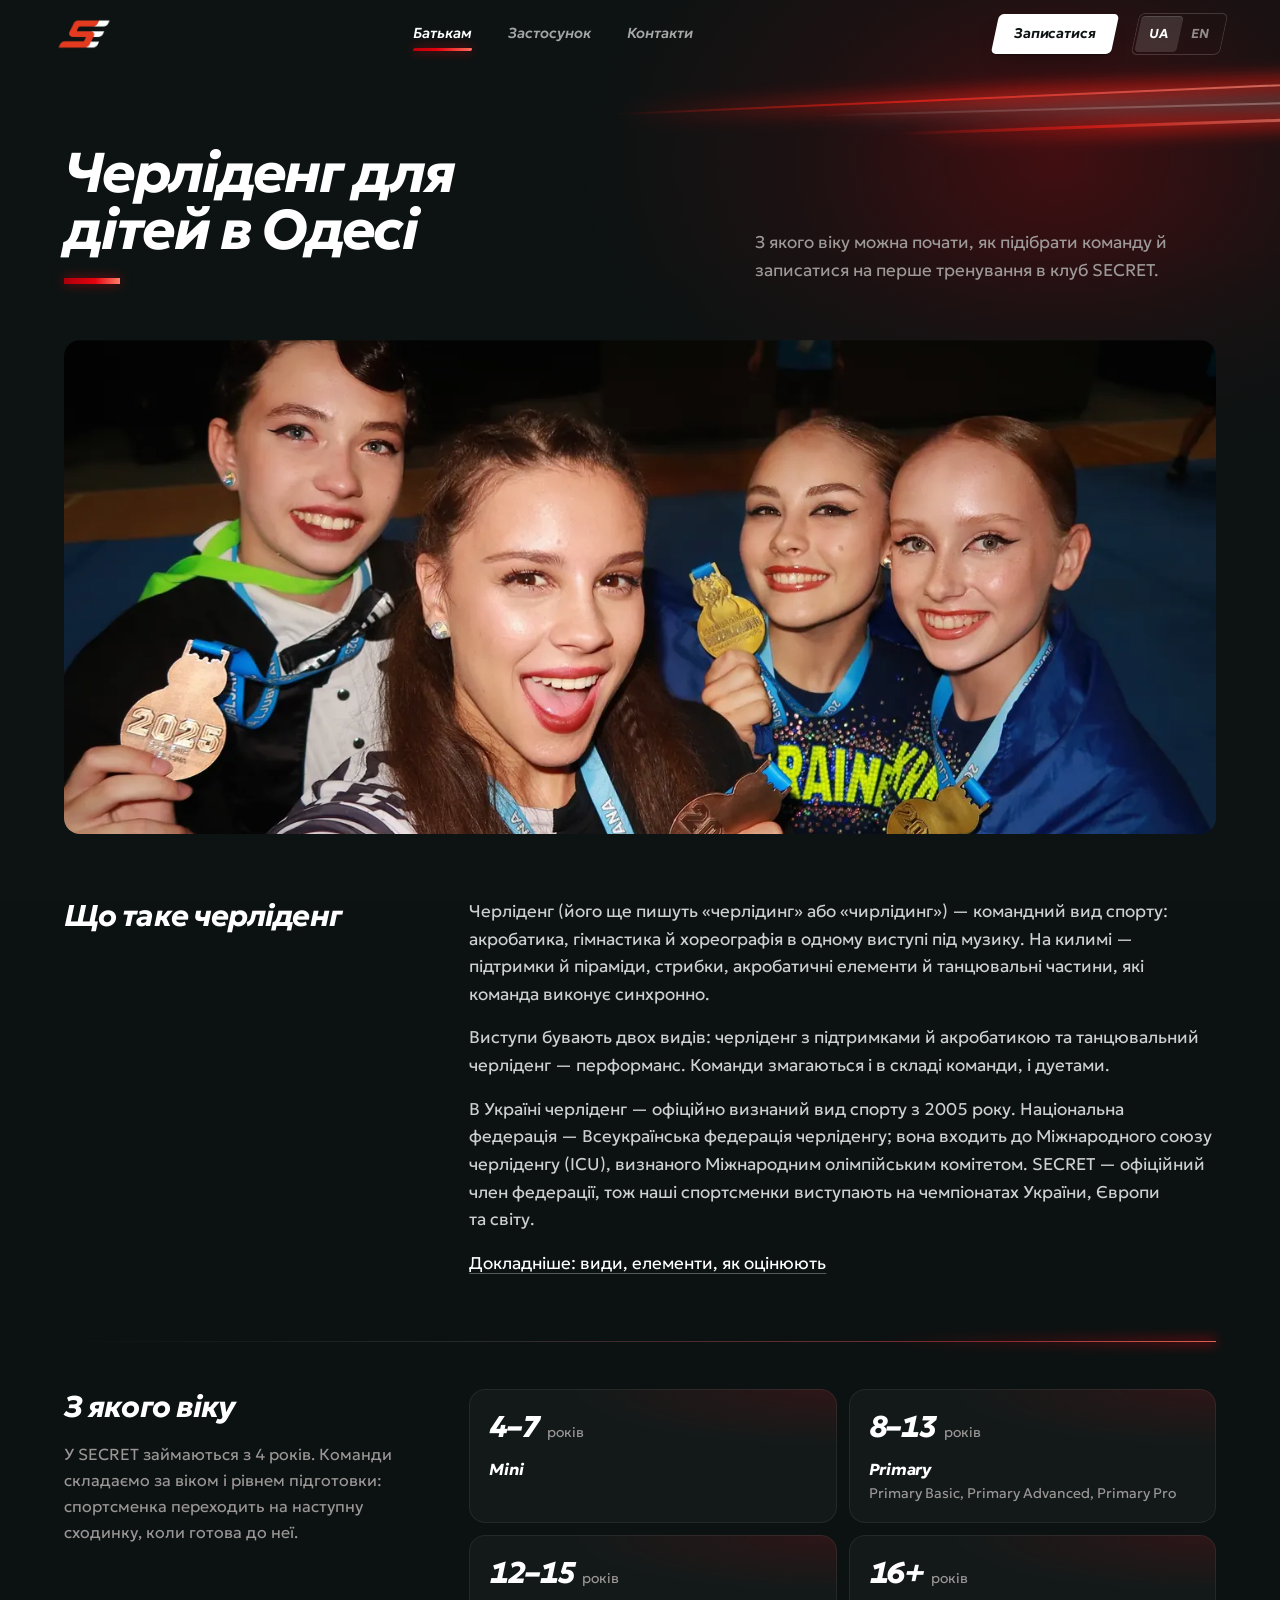
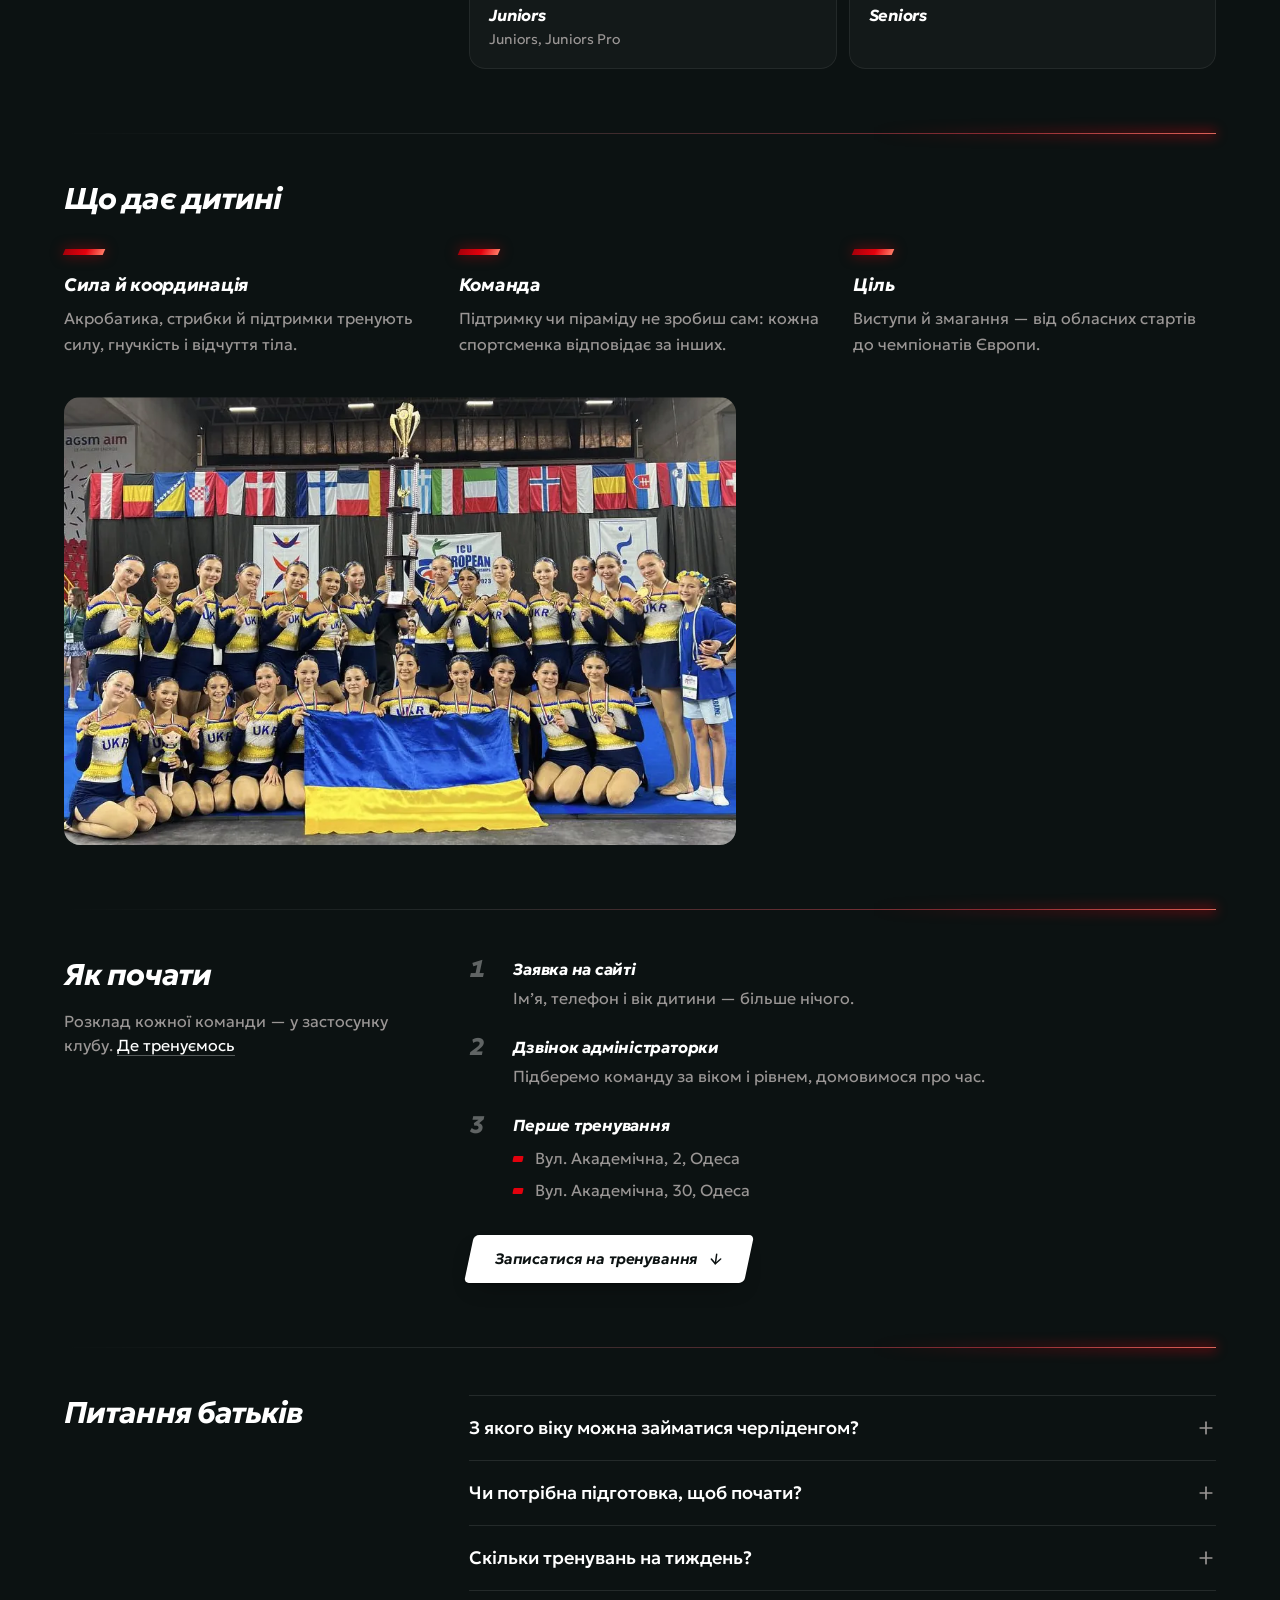
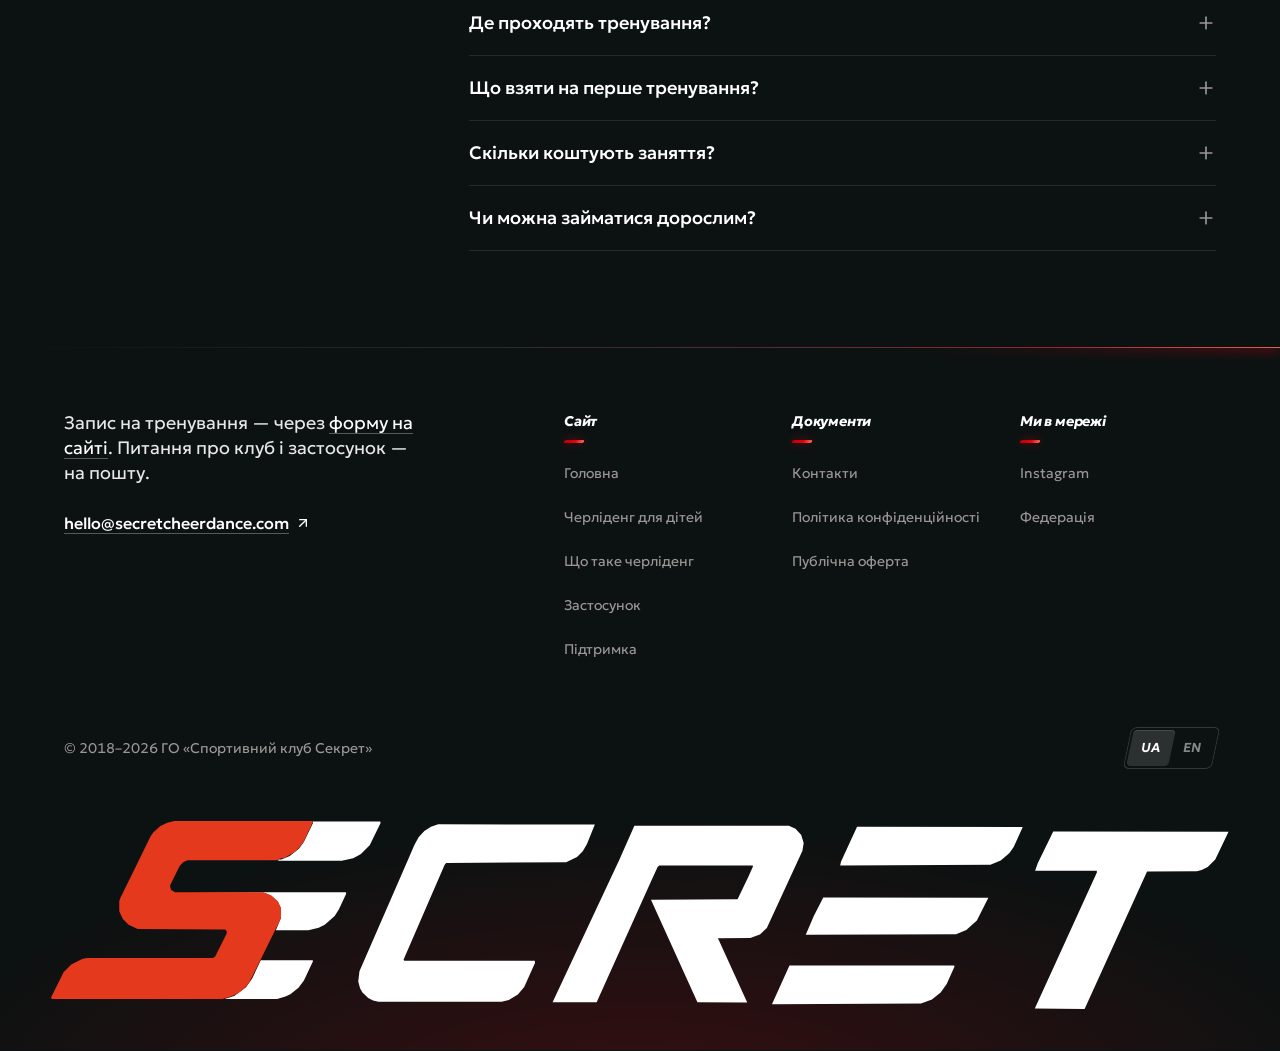
==== commit d45aca5b: "Publish site build 7559e1b" ====
--- a/cherlidenh-dlia-ditei/index.html
+++ b/cherlidenh-dlia-ditei/index.html
@@ -21,11 +21,11 @@
 <meta property="og:image:width" content="1200">
 <meta property="og:image:height" content="630">
 <link rel="canonical" href="https://secretcheerdance.com/cherlidenh-dlia-ditei/">
-<script type="application/ld+json">{"@context":"https://schema.org","@graph":[{"@type":["SportsClub","SportsOrganization"],"@id":"https://secretcheerdance.com/#club","name":"SECRET CHEERDANCE","alternateName":["Спортивний клуб SECRET","SECRET"],"url":"https://secretcheerdance.com/","logo":"https://secretcheerdance.com/img/apple-touch-icon.png","image":"https://secretcheerdance.com/img/og-uk.jpg","description":"Спортивний клуб черліденгу в Одесі з 2018 року: сім команд від 4 років, чемпіони та призери чемпіонатів Європи, член Всеукраїнської федерації черліденгу.","sport":"Черліденг","slogan":"Сила в кожному русі","knowsAbout":["черліденг","черлідинг","чирлідинг","черліденг для дітей"],"foundingDate":"2018-08-15","founder":{"@type":"Person","name":"Крістіна Юхімчак"},"email":"hello@secretcheerdance.com","telephone":"+380992123114","address":{"@type":"PostalAddress","streetAddress":"вул. Академічна, 2","addressLocality":"Одеса","addressRegion":"Одеська область","addressCountry":"UA"},"location":[{"@type":"SportsActivityLocation","name":"Національний університет «Одеська юридична академія»","address":{"@type":"PostalAddress","streetAddress":"вул. Академічна, 2","addressLocality":"Одеса","addressRegion":"Одеська область","addressCountry":"UA"},"hasMap":"https://www.google.com/maps/search/?api=1&query=%D0%B2%D1%83%D0%BB.%20%D0%90%D0%BA%D0%B0%D0%B4%D0%B5%D0%BC%D1%96%D1%87%D0%BD%D0%B0%2C%202%2C%20%D0%9E%D0%B4%D0%B5%D1%81%D0%B0"},{"@type":"SportsActivityLocation","name":"Міжнародна академічна школа «Одеса»","address":{"@type":"PostalAddress","streetAddress":"вул. Академічна, 30","addressLocality":"Одеса","addressRegion":"Одеська область","addressCountry":"UA"},"hasMap":"https://www.google.com/maps/search/?api=1&query=%D0%B2%D1%83%D0%BB.%20%D0%90%D0%BA%D0%B0%D0%B4%D0%B5%D0%BC%D1%96%D1%87%D0%BD%D0%B0%2C%2030%2C%20%D0%9E%D0%B4%D0%B5%D1%81%D0%B0"}],"areaServed":{"@type":"City","name":"Одеса"},"memberOf":{"@type":"SportsOrganization","name":"Всеукраїнська федерація черліденгу","url":"https://all-ukrainian-cheerleading-federation.ua"},"sameAs":["https://www.instagram.com/secret.cheerdance/","https://all-ukrainian-cheerleading-federation.ua/secret.html"]},{"@type":"WebPage","@id":"https://secretcheerdance.com/cherlidenh-dlia-ditei/#webpage","url":"https://secretcheerdance.com/cherlidenh-dlia-ditei/","name":"Черліденг (черлідинг) для дітей в Одесі: з якого віку почати — SECRET","description":"Черліденг (черлідинг, чирлідинг) для дітей в Одесі: з якого віку почати, як підібрати команду й записатися на перше тренування в клуб SECRET.","inLanguage":"uk","dateModified":"2026-11-17","isPartOf":{"@id":"https://secretcheerdance.com/#website"},"about":{"@id":"https://secretcheerdance.com/#club"},"breadcrumb":{"@type":"BreadcrumbList","itemListElement":[{"@type":"ListItem","position":1,"name":"Головна","item":"https://secretcheerdance.com/"},{"@type":"ListItem","position":2,"name":"Черліденг (черлідинг) для дітей в Одесі: з якого віку почати","item":"https://secretcheerdance.com/cherlidenh-dlia-ditei/"}]}},{"@type":"FAQPage","mainEntity":[{"@type":"Question","name":"З якого віку можна займатися черліденгом?","acceptedAnswer":{"@type":"Answer","text":"У клубі SECRET — з 4 років: наймолодша команда MINI для дітей 4–7 років. Старші групи — PRIMARY (8–13), JUNIORS (12–15) і SENIORS (від 16 років)."}},{"@type":"Question","name":"Чи потрібна підготовка, щоб почати?","acceptedAnswer":{"@type":"Answer","text":"Для старту — ні. Команду підбираємо за віком і рівнем підготовки, тож новачок починає з основ у своїй віковій групі."}},{"@type":"Question","name":"Скільки тренувань на тиждень?","acceptedAnswer":{"@type":"Answer","text":"Три тренування на тиждень: у MINI — по півтори години, у старших командах — по дві–дві з половиною. Дні й час кожної команди — у застосунку клубу: після запису адміністраторка надішле код запрошення."}},{"@type":"Question","name":"Де проходять тренування?","acceptedAnswer":{"@type":"Answer","text":"В Одесі, на вулиці Академічній: у Національному університеті «Одеська юридична академія» (Академічна, 2) і в Міжнародній академічній школі «Одеса» (Академічна, 30)."}},{"@type":"Question","name":"Що взяти на перше тренування?","acceptedAnswer":{"@type":"Answer","text":"Зручний спортивний одяг і пляшку води. Решту підкаже тренерка на першому тренуванні."}},{"@type":"Question","name":"Скільки коштують заняття?","acceptedAnswer":{"@type":"Answer","text":"Вартість абонемента повідомить адміністраторка, коли зв’яжеться після заявки."}},{"@type":"Question","name":"Чи можна займатися дорослим?","acceptedAnswer":{"@type":"Answer","text":"Команда SENIORS — для спортсменок від 16 років. Рівень підготовки обговоримо під час запису."}}]}]}</script>
+<script type="application/ld+json">{"@context":"https://schema.org","@graph":[{"@type":["SportsClub","SportsOrganization"],"@id":"https://secretcheerdance.com/#club","name":"SECRET CHEERDANCE","alternateName":["Спортивний клуб SECRET","SECRET"],"url":"https://secretcheerdance.com/","logo":"https://secretcheerdance.com/img/apple-touch-icon.png","image":"https://secretcheerdance.com/img/og-uk.jpg","description":"Спортивний клуб черліденгу в Одесі з 2018 року: сім команд від 4 років, чемпіони та призери чемпіонатів Європи, член Всеукраїнської федерації черліденгу.","sport":"Черліденг","slogan":"Сила в кожному русі","knowsAbout":["черліденг","черлідинг","чирлідинг","черліденг для дітей"],"foundingDate":"2018-08-15","founder":{"@type":"Person","name":"Крістіна Юхімчак"},"email":"hello@secretcheerdance.com","telephone":"+380937770018","address":{"@type":"PostalAddress","streetAddress":"вул. Академічна, 2","addressLocality":"Одеса","addressRegion":"Одеська область","addressCountry":"UA"},"location":[{"@type":"SportsActivityLocation","name":"Національний університет «Одеська юридична академія»","address":{"@type":"PostalAddress","streetAddress":"вул. Академічна, 2","addressLocality":"Одеса","addressRegion":"Одеська область","addressCountry":"UA"},"hasMap":"https://www.google.com/maps/search/?api=1&query=%D0%B2%D1%83%D0%BB.%20%D0%90%D0%BA%D0%B0%D0%B4%D0%B5%D0%BC%D1%96%D1%87%D0%BD%D0%B0%2C%202%2C%20%D0%9E%D0%B4%D0%B5%D1%81%D0%B0"},{"@type":"SportsActivityLocation","name":"Міжнародна академічна школа «Одеса»","address":{"@type":"PostalAddress","streetAddress":"вул. Академічна, 30","addressLocality":"Одеса","addressRegion":"Одеська область","addressCountry":"UA"},"hasMap":"https://www.google.com/maps/search/?api=1&query=%D0%B2%D1%83%D0%BB.%20%D0%90%D0%BA%D0%B0%D0%B4%D0%B5%D0%BC%D1%96%D1%87%D0%BD%D0%B0%2C%2030%2C%20%D0%9E%D0%B4%D0%B5%D1%81%D0%B0"}],"areaServed":{"@type":"City","name":"Одеса"},"memberOf":{"@type":"SportsOrganization","name":"Всеукраїнська федерація черліденгу","url":"https://all-ukrainian-cheerleading-federation.ua"},"sameAs":["https://www.instagram.com/secret.cheerdance/","https://all-ukrainian-cheerleading-federation.ua/secret.html"]},{"@type":"WebPage","@id":"https://secretcheerdance.com/cherlidenh-dlia-ditei/#webpage","url":"https://secretcheerdance.com/cherlidenh-dlia-ditei/","name":"Черліденг (черлідинг) для дітей в Одесі: з якого віку почати — SECRET","description":"Черліденг (черлідинг, чирлідинг) для дітей в Одесі: з якого віку почати, як підібрати команду й записатися на перше тренування в клуб SECRET.","inLanguage":"uk","dateModified":"2026-11-17","isPartOf":{"@id":"https://secretcheerdance.com/#website"},"about":{"@id":"https://secretcheerdance.com/#club"},"breadcrumb":{"@type":"BreadcrumbList","itemListElement":[{"@type":"ListItem","position":1,"name":"Головна","item":"https://secretcheerdance.com/"},{"@type":"ListItem","position":2,"name":"Черліденг (черлідинг) для дітей в Одесі: з якого віку почати","item":"https://secretcheerdance.com/cherlidenh-dlia-ditei/"}]}},{"@type":"FAQPage","mainEntity":[{"@type":"Question","name":"З якого віку можна займатися черліденгом?","acceptedAnswer":{"@type":"Answer","text":"У клубі SECRET — з 4 років: наймолодша команда MINI для дітей 4–7 років. Старші групи — PRIMARY (8–13), JUNIORS (12–15) і SENIORS (від 16 років)."}},{"@type":"Question","name":"Чи потрібна підготовка, щоб почати?","acceptedAnswer":{"@type":"Answer","text":"Для старту — ні. Команду підбираємо за віком і рівнем підготовки, тож новачок починає з основ у своїй віковій групі."}},{"@type":"Question","name":"Скільки тренувань на тиждень?","acceptedAnswer":{"@type":"Answer","text":"Три тренування на тиждень: у MINI — по півтори години, у старших командах — по дві–дві з половиною. Дні й час кожної команди — у застосунку клубу: після запису адміністраторка надішле код запрошення."}},{"@type":"Question","name":"Де проходять тренування?","acceptedAnswer":{"@type":"Answer","text":"В Одесі, на вулиці Академічній: у Національному університеті «Одеська юридична академія» (Академічна, 2) і в Міжнародній академічній школі «Одеса» (Академічна, 30)."}},{"@type":"Question","name":"Що взяти на перше тренування?","acceptedAnswer":{"@type":"Answer","text":"Зручний спортивний одяг і пляшку води. Решту підкаже тренерка на першому тренуванні."}},{"@type":"Question","name":"Скільки коштують заняття?","acceptedAnswer":{"@type":"Answer","text":"Вартість абонемента повідомить адміністраторка, коли зв’яжеться після заявки."}},{"@type":"Question","name":"Чи можна займатися дорослим?","acceptedAnswer":{"@type":"Answer","text":"Команда SENIORS — для спортсменок від 16 років. Рівень підготовки обговоримо під час запису."}}]}]}</script>
 <link rel="preload" href="/assets/geologica-cyrillic-slnt-normal-B_yzb2XQ.woff2" as="font" type="font/woff2" crossorigin>
 <!-- Without JS, motion's start state (opacity 0) must not hide the text. -->
 <noscript><style>[style*=opacity\:0]{opacity:1!important;filter:none!important;transform:none!important}</style></noscript>
-  <script type="module" crossorigin src="/assets/client-5riaOzlw.js"></script>
+  <script type="module" crossorigin src="/assets/client-BLoNYI-s.js"></script>
   <link rel="stylesheet" crossorigin href="/assets/client-C7yAb0CB.css">
 </head>
 <body>
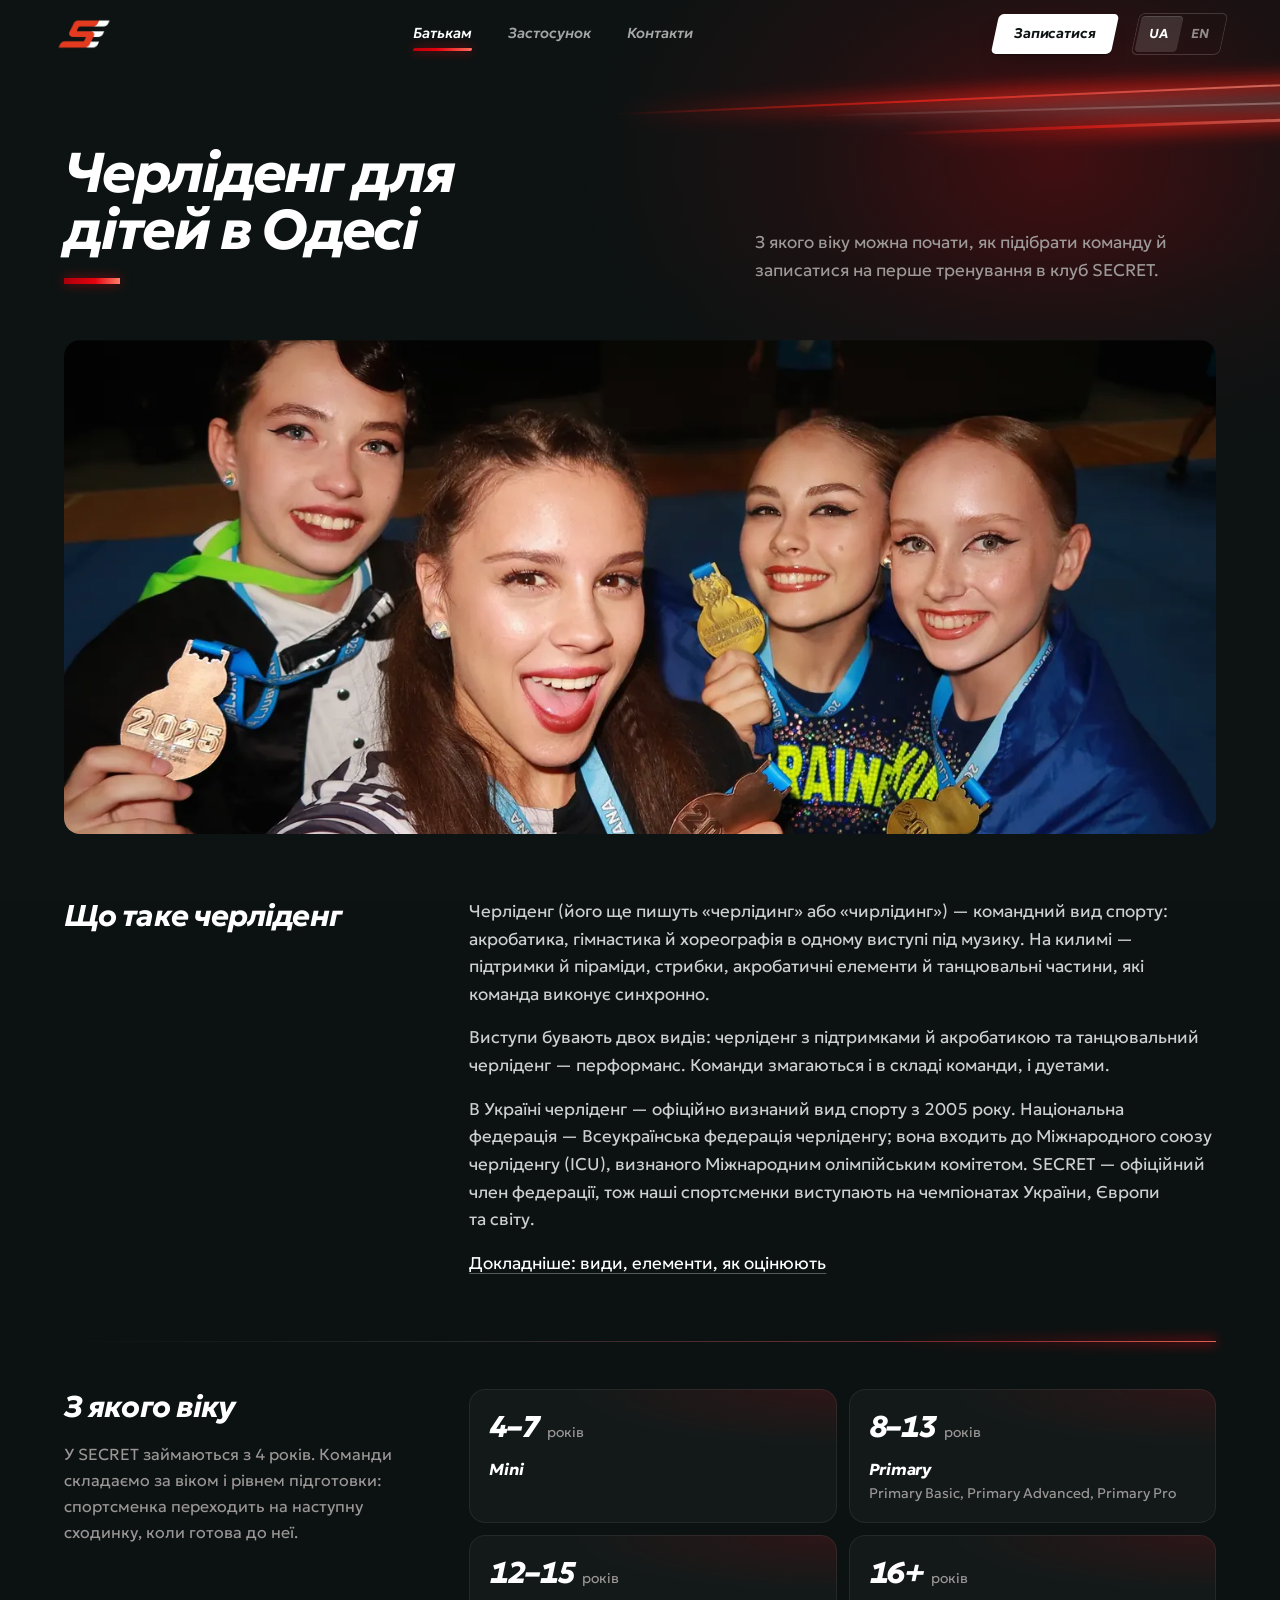
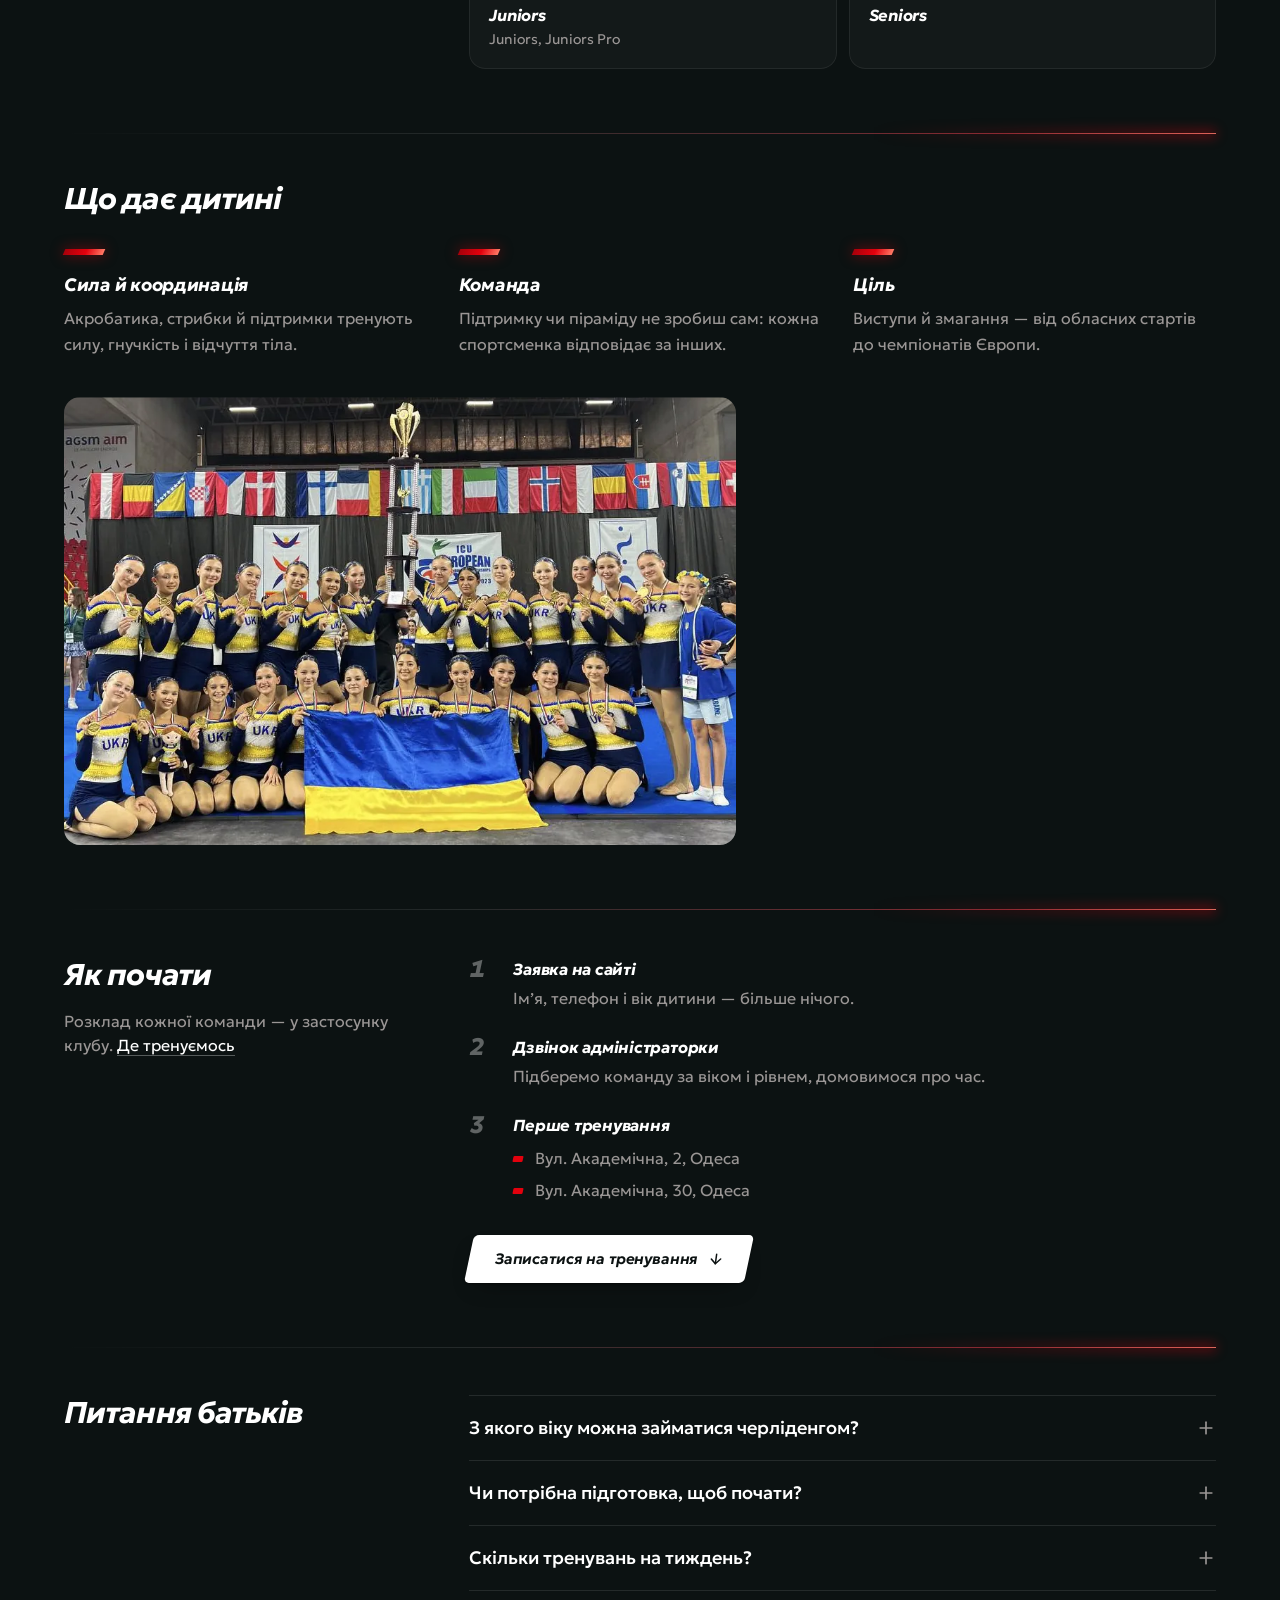
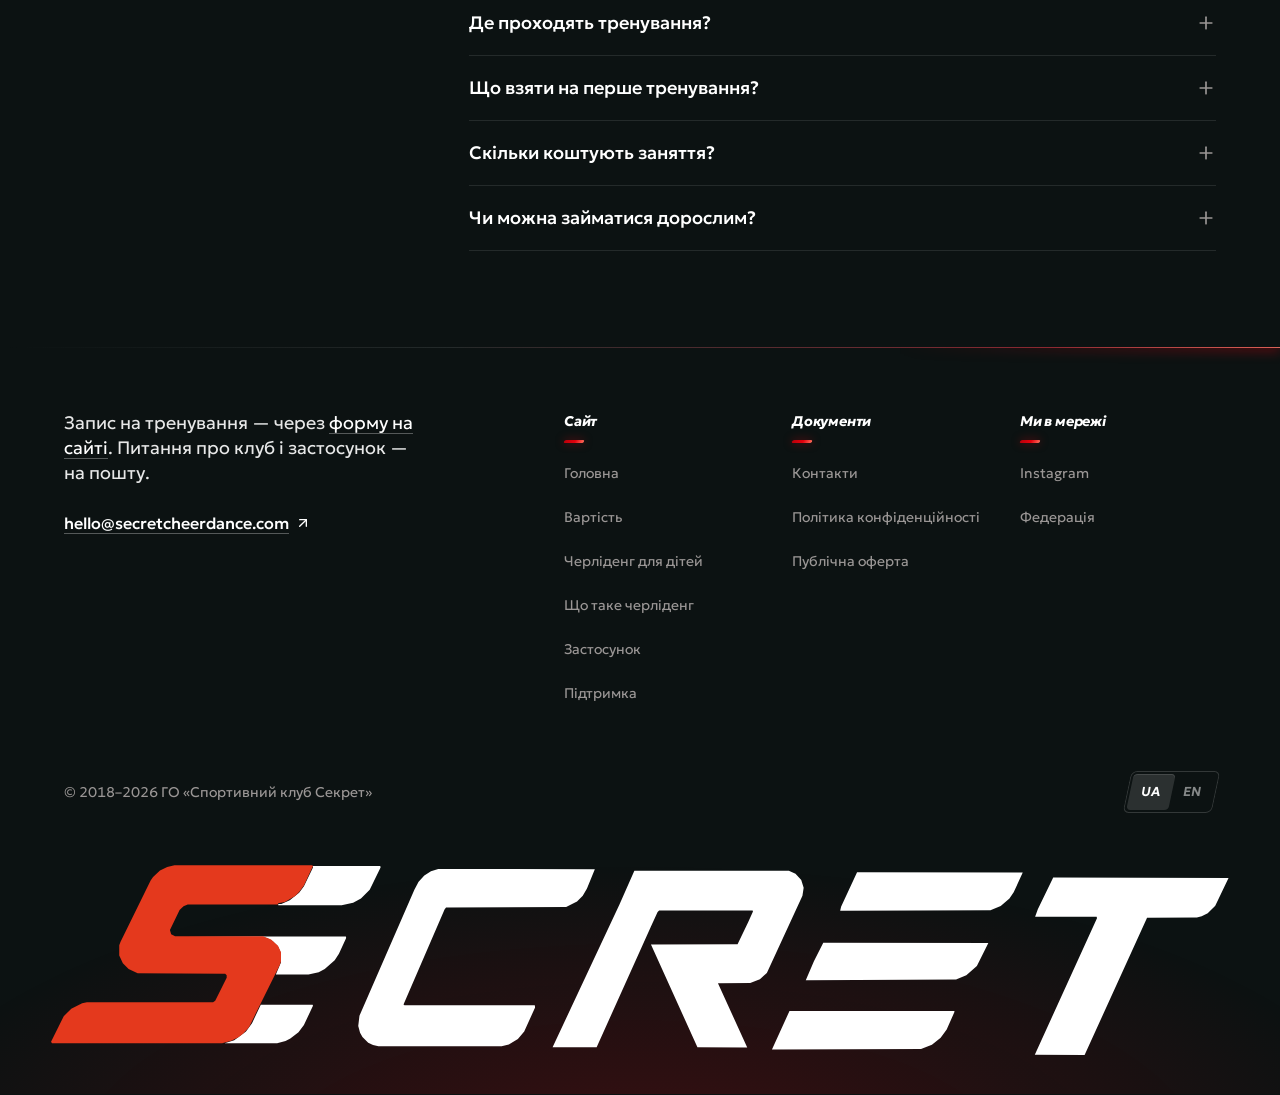
==== commit bf58275b: "Publish site build fdfde2e" ====
--- a/cherlidenh-dlia-ditei/index.html
+++ b/cherlidenh-dlia-ditei/index.html
@@ -21,14 +21,14 @@
 <meta property="og:image:width" content="1200">
 <meta property="og:image:height" content="630">
 <link rel="canonical" href="https://secretcheerdance.com/cherlidenh-dlia-ditei/">
-<script type="application/ld+json">{"@context":"https://schema.org","@graph":[{"@type":["SportsClub","SportsOrganization"],"@id":"https://secretcheerdance.com/#club","name":"SECRET CHEERDANCE","alternateName":["Спортивний клуб SECRET","SECRET"],"url":"https://secretcheerdance.com/","logo":"https://secretcheerdance.com/img/apple-touch-icon.png","image":"https://secretcheerdance.com/img/og-uk.jpg","description":"Спортивний клуб черліденгу в Одесі з 2018 року: сім команд від 4 років, чемпіони та призери чемпіонатів Європи, член Всеукраїнської федерації черліденгу.","sport":"Черліденг","slogan":"Сила в кожному русі","knowsAbout":["черліденг","черлідинг","чирлідинг","черліденг для дітей"],"foundingDate":"2018-08-15","founder":{"@type":"Person","name":"Крістіна Юхімчак"},"email":"hello@secretcheerdance.com","telephone":"+380937770018","address":{"@type":"PostalAddress","streetAddress":"вул. Академічна, 2","addressLocality":"Одеса","addressRegion":"Одеська область","addressCountry":"UA"},"location":[{"@type":"SportsActivityLocation","name":"Національний університет «Одеська юридична академія»","address":{"@type":"PostalAddress","streetAddress":"вул. Академічна, 2","addressLocality":"Одеса","addressRegion":"Одеська область","addressCountry":"UA"},"hasMap":"https://www.google.com/maps/search/?api=1&query=%D0%B2%D1%83%D0%BB.%20%D0%90%D0%BA%D0%B0%D0%B4%D0%B5%D0%BC%D1%96%D1%87%D0%BD%D0%B0%2C%202%2C%20%D0%9E%D0%B4%D0%B5%D1%81%D0%B0"},{"@type":"SportsActivityLocation","name":"Міжнародна академічна школа «Одеса»","address":{"@type":"PostalAddress","streetAddress":"вул. Академічна, 30","addressLocality":"Одеса","addressRegion":"Одеська область","addressCountry":"UA"},"hasMap":"https://www.google.com/maps/search/?api=1&query=%D0%B2%D1%83%D0%BB.%20%D0%90%D0%BA%D0%B0%D0%B4%D0%B5%D0%BC%D1%96%D1%87%D0%BD%D0%B0%2C%2030%2C%20%D0%9E%D0%B4%D0%B5%D1%81%D0%B0"}],"areaServed":{"@type":"City","name":"Одеса"},"memberOf":{"@type":"SportsOrganization","name":"Всеукраїнська федерація черліденгу","url":"https://all-ukrainian-cheerleading-federation.ua"},"sameAs":["https://www.instagram.com/secret.cheerdance/","https://all-ukrainian-cheerleading-federation.ua/secret.html"]},{"@type":"WebPage","@id":"https://secretcheerdance.com/cherlidenh-dlia-ditei/#webpage","url":"https://secretcheerdance.com/cherlidenh-dlia-ditei/","name":"Черліденг (черлідинг) для дітей в Одесі: з якого віку почати — SECRET","description":"Черліденг (черлідинг, чирлідинг) для дітей в Одесі: з якого віку почати, як підібрати команду й записатися на перше тренування в клуб SECRET.","inLanguage":"uk","dateModified":"2026-11-17","isPartOf":{"@id":"https://secretcheerdance.com/#website"},"about":{"@id":"https://secretcheerdance.com/#club"},"breadcrumb":{"@type":"BreadcrumbList","itemListElement":[{"@type":"ListItem","position":1,"name":"Головна","item":"https://secretcheerdance.com/"},{"@type":"ListItem","position":2,"name":"Черліденг (черлідинг) для дітей в Одесі: з якого віку почати","item":"https://secretcheerdance.com/cherlidenh-dlia-ditei/"}]}},{"@type":"FAQPage","mainEntity":[{"@type":"Question","name":"З якого віку можна займатися черліденгом?","acceptedAnswer":{"@type":"Answer","text":"У клубі SECRET — з 4 років: наймолодша команда MINI для дітей 4–7 років. Старші групи — PRIMARY (8–13), JUNIORS (12–15) і SENIORS (від 16 років)."}},{"@type":"Question","name":"Чи потрібна підготовка, щоб почати?","acceptedAnswer":{"@type":"Answer","text":"Для старту — ні. Команду підбираємо за віком і рівнем підготовки, тож новачок починає з основ у своїй віковій групі."}},{"@type":"Question","name":"Скільки тренувань на тиждень?","acceptedAnswer":{"@type":"Answer","text":"Три тренування на тиждень: у MINI — по півтори години, у старших командах — по дві–дві з половиною. Дні й час кожної команди — у застосунку клубу: після запису адміністраторка надішле код запрошення."}},{"@type":"Question","name":"Де проходять тренування?","acceptedAnswer":{"@type":"Answer","text":"В Одесі, на вулиці Академічній: у Національному університеті «Одеська юридична академія» (Академічна, 2) і в Міжнародній академічній школі «Одеса» (Академічна, 30)."}},{"@type":"Question","name":"Що взяти на перше тренування?","acceptedAnswer":{"@type":"Answer","text":"Зручний спортивний одяг і пляшку води. Решту підкаже тренерка на першому тренуванні."}},{"@type":"Question","name":"Скільки коштують заняття?","acceptedAnswer":{"@type":"Answer","text":"Вартість абонемента повідомить адміністраторка, коли зв’яжеться після заявки."}},{"@type":"Question","name":"Чи можна займатися дорослим?","acceptedAnswer":{"@type":"Answer","text":"Команда SENIORS — для спортсменок від 16 років. Рівень підготовки обговоримо під час запису."}}]}]}</script>
+<script type="application/ld+json">{"@context":"https://schema.org","@graph":[{"@type":["SportsClub","SportsOrganization"],"@id":"https://secretcheerdance.com/#club","name":"SECRET CHEERDANCE","alternateName":["Спортивний клуб SECRET","SECRET"],"url":"https://secretcheerdance.com/","logo":"https://secretcheerdance.com/img/apple-touch-icon.png","image":"https://secretcheerdance.com/img/og-uk.jpg","description":"Спортивний клуб черліденгу в Одесі з 2018 року: сім команд від 4 років, чемпіони та призери чемпіонатів Європи, член Всеукраїнської федерації черліденгу.","sport":"Черліденг","slogan":"Сила в кожному русі","knowsAbout":["черліденг","черлідинг","чирлідинг","черліденг для дітей"],"foundingDate":"2018-08-15","founder":{"@type":"Person","name":"Крістіна Юхімчак"},"email":"hello@secretcheerdance.com","telephone":"+380937770018","address":{"@type":"PostalAddress","streetAddress":"вул. Академічна, 2","addressLocality":"Одеса","addressRegion":"Одеська область","addressCountry":"UA"},"location":[{"@type":"SportsActivityLocation","name":"Національний університет «Одеська юридична академія»","address":{"@type":"PostalAddress","streetAddress":"вул. Академічна, 2","addressLocality":"Одеса","addressRegion":"Одеська область","addressCountry":"UA"},"hasMap":"https://www.google.com/maps/search/?api=1&query=%D0%B2%D1%83%D0%BB.%20%D0%90%D0%BA%D0%B0%D0%B4%D0%B5%D0%BC%D1%96%D1%87%D0%BD%D0%B0%2C%202%2C%20%D0%9E%D0%B4%D0%B5%D1%81%D0%B0"},{"@type":"SportsActivityLocation","name":"Міжнародна академічна школа «Одеса»","address":{"@type":"PostalAddress","streetAddress":"вул. Академічна, 30","addressLocality":"Одеса","addressRegion":"Одеська область","addressCountry":"UA"},"hasMap":"https://www.google.com/maps/search/?api=1&query=%D0%B2%D1%83%D0%BB.%20%D0%90%D0%BA%D0%B0%D0%B4%D0%B5%D0%BC%D1%96%D1%87%D0%BD%D0%B0%2C%2030%2C%20%D0%9E%D0%B4%D0%B5%D1%81%D0%B0"}],"areaServed":{"@type":"City","name":"Одеса"},"memberOf":{"@type":"SportsOrganization","name":"Всеукраїнська федерація черліденгу","url":"https://all-ukrainian-cheerleading-federation.ua"},"sameAs":["https://www.instagram.com/secret.cheerdance/","https://all-ukrainian-cheerleading-federation.ua/secret.html"]},{"@type":"WebPage","@id":"https://secretcheerdance.com/cherlidenh-dlia-ditei/#webpage","url":"https://secretcheerdance.com/cherlidenh-dlia-ditei/","name":"Черліденг (черлідинг) для дітей в Одесі: з якого віку почати — SECRET","description":"Черліденг (черлідинг, чирлідинг) для дітей в Одесі: з якого віку почати, як підібрати команду й записатися на перше тренування в клуб SECRET.","inLanguage":"uk","dateModified":"2026-11-20","isPartOf":{"@id":"https://secretcheerdance.com/#website"},"about":{"@id":"https://secretcheerdance.com/#club"},"breadcrumb":{"@type":"BreadcrumbList","itemListElement":[{"@type":"ListItem","position":1,"name":"Головна","item":"https://secretcheerdance.com/"},{"@type":"ListItem","position":2,"name":"Черліденг (черлідинг) для дітей в Одесі: з якого віку почати","item":"https://secretcheerdance.com/cherlidenh-dlia-ditei/"}]}},{"@type":"FAQPage","mainEntity":[{"@type":"Question","name":"З якого віку можна займатися черліденгом?","acceptedAnswer":{"@type":"Answer","text":"У клубі SECRET — з 4 років: наймолодша команда MINI для дітей 4–7 років. Старші групи — PRIMARY (8–13), JUNIORS (12–15) і SENIORS (від 16 років)."}},{"@type":"Question","name":"Чи потрібна підготовка, щоб почати?","acceptedAnswer":{"@type":"Answer","text":"Для старту — ні. Команду підбираємо за віком і рівнем підготовки, тож новачок починає з основ у своїй віковій групі."}},{"@type":"Question","name":"Скільки тренувань на тиждень?","acceptedAnswer":{"@type":"Answer","text":"Три тренування на тиждень: у MINI — по півтори години, у старших командах — по дві–дві з половиною. Дні й час кожної команди — у застосунку клубу: після запису адміністраторка надішле код запрошення."}},{"@type":"Question","name":"Де проходять тренування?","acceptedAnswer":{"@type":"Answer","text":"В Одесі, на вулиці Академічній: у Національному університеті «Одеська юридична академія» (Академічна, 2) і в Міжнародній академічній школі «Одеса» (Академічна, 30)."}},{"@type":"Question","name":"Що взяти на перше тренування?","acceptedAnswer":{"@type":"Answer","text":"Зручний спортивний одяг і пляшку води. Решту підкаже тренерка на першому тренуванні."}},{"@type":"Question","name":"Скільки коштують заняття?","acceptedAnswer":{"@type":"Answer","text":"Абонемент — 3 000 грн на місяць: тренування тричі на тиждень. Для другої дитини з однієї сім’ї — 2 250 грн, для третьої й наступних — 1 500 грн. Оплата — з 1-го по 5-те число в застосунку клубу або переказом на рахунок клубу. Змагання й збори оплачуються окремо."}},{"@type":"Question","name":"Чи можна займатися дорослим?","acceptedAnswer":{"@type":"Answer","text":"Команда SENIORS — для спортсменок від 16 років. Рівень підготовки обговоримо під час запису."}}]}]}</script>
 <link rel="preload" href="/assets/geologica-cyrillic-slnt-normal-B_yzb2XQ.woff2" as="font" type="font/woff2" crossorigin>
 <!-- Without JS, motion's start state (opacity 0) must not hide the text. -->
 <noscript><style>[style*=opacity\:0]{opacity:1!important;filter:none!important;transform:none!important}</style></noscript>
-  <script type="module" crossorigin src="/assets/client-BLoNYI-s.js"></script>
-  <link rel="stylesheet" crossorigin href="/assets/client-C7yAb0CB.css">
+  <script type="module" crossorigin src="/assets/client-CkAZ_IK_.js"></script>
+  <link rel="stylesheet" crossorigin href="/assets/client-CqmLm-fY.css">
 </head>
 <body>
-<div id="root" data-page="guide" data-lang="uk"><link rel="preload" as="image" href="/img/secret-mark-dark.png"/><a href="#main" class="absolute top-[-100px] left-6 z-50 rounded-md bg-white px-4 py-2 font-medium text-neutral-900 focus:top-3">Перейти до змісту</a><div class="relative isolate"><div aria-hidden="true" class="pointer-events-none absolute inset-x-0 top-0 -z-10 h-[34rem] overflow-hidden [mask-image:linear-gradient(to_bottom,#000_45%,transparent)]"><div class="absolute -top-48 right-[-20%] h-[44rem] w-[75%] bg-[radial-gradient(closest-side,rgba(227,1,13,0.24),rgba(227,1,13,0.07)_55%,rgba(227,1,13,0))]"></div><div aria-hidden="true" class="pointer-events-none absolute inset-0 overflow-hidden mix-blend-screen"><span class="light-line tone-red" style="top:15%;left:48%;opacity:0.8;--w:2px;--a:-2.5deg;clip-path:inset(-40px 0px -40px 100%)"><i style="--sd:3.5s"></i></span><span class="light-line tone-grey" style="top:18.5%;left:64%;opacity:0.5;--w:1.5px;--a:-1.5deg;clip-path:inset(-40px 0px -40px 100%)"></span><span class="light-line tone-red" style="top:21.5%;left:70%;opacity:0.7;--w:2.5px;--a:-2deg;clip-path:inset(-40px 0px -40px 100%)"><i style="--sd:8s"></i></span></div></div><header class="site-header sticky top-0 z-30 w-full pt-3 pb-2 transition-[translate,opacity,background-color,box-shadow] duration-300 ease-out px-6 sm:px-8 md:px-12 lg:px-14"><div class="flex items-center justify-between gap-6"><a href="/" class="flex min-h-11 shrink-0 items-center" aria-label="SECRET CHEERDANCE"><img src="/img/secret-mark-dark.png" width="256" height="148" alt="SECRET CHEERDANCE" class="h-auto w-14"/></a><nav aria-label="Розділи" class="nav-links relative hidden items-center gap-7 lg:flex xl:gap-9"><a href="/cherlidenh-dlia-ditei/" aria-current="page" class="nav-link">Батькам<span aria-hidden="true" class="nav-cur"></span></a><a href="/zastosunok/" class="nav-link">Застосунок</a><a href="/kontakty/" class="nav-link">Контакти</a><span aria-hidden="true" class="nav-bar-trail"></span><span aria-hidden="true" class="nav-bar"></span></nav><div class="flex items-center gap-2 lg:gap-5"><a href="/#signup" class="btn btn-primary btn-sm max-lg:min-h-11"><span class="btn-trail" aria-hidden="true"><i></i><i></i><i></i></span><span class="btn-label">Записатися</span></a><div class="lang max-lg:hidden" role="group" aria-label="Мова сайту"><span aria-hidden="true" class="lang-thumb"></span><span aria-current="true" lang="uk"><span class="sr-only">Українська</span><span aria-hidden="true">UA</span></span><a href="/en/" hrefLang="en" lang="en">EN<span class="sr-only"> — <!-- -->English</span></a></div><button type="button" aria-haspopup="dialog" aria-label="Меню" class="-mr-2.5 flex size-11 items-center justify-center rounded-full text-white transition-colors duration-150 hover:bg-white/5 lg:hidden"><svg xmlns="http://www.w3.org/2000/svg" width="24" height="24" viewBox="0 0 24 24" fill="none" stroke="currentColor" stroke-width="2" stroke-linecap="round" stroke-linejoin="round" class="lucide lucide-menu h-6 w-6" aria-hidden="true"><path d="M4 5h16"></path><path d="M4 12h16"></path><path d="M4 19h16"></path></svg></button></div></div><dialog aria-label="Меню" class="menu m-0 h-full max-h-none w-full max-w-none bg-background p-0 text-white backdrop:bg-transparent open:flex open:flex-col lg:hidden"><div class="flex items-center justify-between pt-4 px-6 sm:px-8 md:px-12 lg:px-14"><a href="/" class="flex min-h-11 shrink-0 items-center" aria-label="SECRET CHEERDANCE"><img src="/img/secret-mark-dark.png" width="256" height="148" alt="SECRET CHEERDANCE" class="h-auto w-14"/></a><button type="button" aria-label="Закрити меню" class="-mr-2.5 flex size-11 items-center justify-center rounded-full text-white transition-colors duration-150 hover:bg-white/5"><svg xmlns="http://www.w3.org/2000/svg" width="24" height="24" viewBox="0 0 24 24" fill="none" stroke="currentColor" stroke-width="2" stroke-linecap="round" stroke-linejoin="round" class="lucide lucide-x h-6 w-6" aria-hidden="true"><path d="M18 6 6 18"></path><path d="m6 6 12 12"></path></svg></button></div><nav aria-label="Розділи" class="flex-1 overflow-y-auto pt-8 pb-6 px-6 sm:px-8 md:px-12 lg:px-14"><ul><li style="--i:0"><a href="/" class="group slant flex min-h-14 items-center gap-4 text-[clamp(1.75rem,8vw,2.25rem)] leading-none font-bold tracking-[-0.03em] text-white/55 transition-colors duration-150 hover:text-white aria-[current=page]:text-white"><span aria-hidden="true" class="h-1.5 w-6 shrink-0 -skew-x-[24deg] bg-white/10 group-aria-[current=page]:bg-primary"></span>Головна</a></li><li style="--i:1"><a href="/cherlidenh-dlia-ditei/" aria-current="page" class="group slant flex min-h-14 items-center gap-4 text-[clamp(1.75rem,8vw,2.25rem)] leading-none font-bold tracking-[-0.03em] text-white/55 transition-colors duration-150 hover:text-white aria-[current=page]:text-white"><span aria-hidden="true" class="h-1.5 w-6 shrink-0 -skew-x-[24deg] bg-white/10 group-aria-[current=page]:bg-primary"></span>Батькам</a></li><li style="--i:2"><a href="/zastosunok/" class="group slant flex min-h-14 items-center gap-4 text-[clamp(1.75rem,8vw,2.25rem)] leading-none font-bold tracking-[-0.03em] text-white/55 transition-colors duration-150 hover:text-white aria-[current=page]:text-white"><span aria-hidden="true" class="h-1.5 w-6 shrink-0 -skew-x-[24deg] bg-white/10 group-aria-[current=page]:bg-primary"></span>Застосунок</a></li><li style="--i:3"><a href="/kontakty/" class="group slant flex min-h-14 items-center gap-4 text-[clamp(1.75rem,8vw,2.25rem)] leading-none font-bold tracking-[-0.03em] text-white/55 transition-colors duration-150 hover:text-white aria-[current=page]:text-white"><span aria-hidden="true" class="h-1.5 w-6 shrink-0 -skew-x-[24deg] bg-white/10 group-aria-[current=page]:bg-primary"></span>Контакти</a></li></ul></nav><div class="space-y-3 border-t border-white/10 pt-5 pb-[max(1.25rem,env(safe-area-inset-bottom))] px-6 sm:px-8 md:px-12 lg:px-14"><a href="/#signup" class="btn btn-primary w-full"><span class="btn-trail" aria-hidden="true"><i></i><i></i><i></i></span><span class="btn-label">Записатися на тренування</span></a><div class="flex justify-center pt-1"><div class="lang lang-lg" role="group" aria-label="Мова сайту"><span aria-hidden="true" class="lang-thumb"></span><span aria-current="true" lang="uk"><span class="sr-only">Українська</span><span aria-hidden="true">UA</span></span><a href="/en/" hrefLang="en" lang="en">EN<span class="sr-only"> — <!-- -->English</span></a></div></div></div></dialog></header><main id="main" class="px-6 pt-12 pb-24 sm:px-8 md:px-12 lg:px-14 lg:pt-20"><article class="mx-auto max-w-site"><div class="grid gap-8 lg:grid-cols-12 lg:items-end"><h1 id="page-title" class="slant text-[2.5rem] leading-[1.02] font-bold tracking-[-0.04em] text-white md:text-5xl lg:text-[3.5rem] lg:col-span-7">Черліденг для дітей в Одесі<span aria-hidden="true" class="bar-light mt-5 block h-1.5 w-14 origin-left -skew-x-[24deg]" style="opacity:0;transform:scaleX(0)"></span></h1><p class="max-w-md leading-relaxed text-muted-foreground md:text-[17px] lg:col-span-5">З якого віку можна почати, як підібрати команду й записатися на перше тренування в клуб SECRET.</p></div><figure class="relative mt-10 aspect-[4/3] sm:aspect-[16/9] lg:mt-14 lg:aspect-[21/9]"><div class="absolute inset-0 overflow-hidden rounded-2xl bg-white/[0.04]" style="clip-path:polygon(0% 0%, 0% 0%, -12% 100%, -12% 100%)"><img src="/img/club/medals-joy-1400.webp" srcSet="/img/club/medals-joy-800.webp 800w, /img/club/medals-joy-1400.webp 1400w, /img/club/medals-joy-2200.webp 2200w" width="2200" height="1467" sizes="(min-width: 1280px) 1200px, 100vw" alt="Спортсменки радіють медалям чемпіонату в Любляні 2025 року" loading="lazy" decoding="async" class="size-full object-cover object-[50%_38%]" style="transform:scale(1.08)"/></div></figure><section aria-labelledby="what" class="mt-16 grid gap-8 lg:grid-cols-12 lg:gap-16"><h2 id="what" class="slant text-2xl font-bold tracking-[-0.03em] text-white md:text-3xl lg:col-span-4">Що таке черліденг</h2><div class="max-w-[68ch] space-y-4 text-[17px] leading-relaxed text-white/80 lg:col-span-8"><p>Черліденг (його ще пишуть «черлідинг» або «чирлідинг») — командний вид спорту: акробатика, гімнастика й хореографія в одному виступі під музику. На килимі — підтримки й піраміди, стрибки, акробатичні елементи й танцювальні частини, які команда виконує синхронно.</p><p>Виступи бувають двох видів: черліденг з підтримками й акробатикою та танцювальний черліденг — перформанс. Команди змагаються і в складі команди, і дуетами.</p><p>В Україні черліденг — офіційно визнаний вид спорту з 2005 року. Національна федерація — Всеукраїнська федерація черліденгу; вона входить до Міжнародного союзу черліденгу (ICU), визнаного Міжнародним олімпійським комітетом. SECRET — офіційний член федерації, тож наші спортсменки виступають на чемпіонатах України, Європи та світу.</p><p><a href="/shcho-take-cherlidenh/" class="text-white underline decoration-white/30 underline-offset-4 hover:decoration-white">Докладніше: види, елементи, як оцінюють</a></p></div></section><section aria-labelledby="age" class="seam mt-16 grid gap-8 pt-12 lg:grid-cols-12 lg:gap-16"><div class="lg:col-span-4"><h2 id="age" class="slant text-2xl font-bold tracking-[-0.03em] text-white md:text-3xl">З якого віку</h2><p class="mt-4 leading-relaxed text-muted-foreground">У SECRET займаються з 4 років. Команди складаємо за віком і рівнем підготовки: спортсменка переходить на наступну сходинку, коли готова до неї.</p></div><ul class="grid gap-3 sm:grid-cols-2 lg:col-span-8"><li class="lit rounded-2xl bg-white/[0.03] p-5 shadow-[inset_0_0_0_1px_rgba(255,255,255,0.07)]"><p class="flex items-baseline gap-2"><span class="num text-3xl text-white">4–7</span><span class="text-sm text-muted-foreground">років</span></p><p class="t-name mt-3 text-white">Mini</p></li><li class="lit rounded-2xl bg-white/[0.03] p-5 shadow-[inset_0_0_0_1px_rgba(255,255,255,0.07)]"><p class="flex items-baseline gap-2"><span class="num text-3xl text-white">8–13</span><span class="text-sm text-muted-foreground">років</span></p><p class="t-name mt-3 text-white">Primary</p><p class="mt-0.5 text-sm text-muted-foreground">Primary Basic, Primary Advanced, Primary Pro</p></li><li class="lit rounded-2xl bg-white/[0.03] p-5 shadow-[inset_0_0_0_1px_rgba(255,255,255,0.07)]"><p class="flex items-baseline gap-2"><span class="num text-3xl text-white">12–15</span><span class="text-sm text-muted-foreground">років</span></p><p class="t-name mt-3 text-white">Juniors</p><p class="mt-0.5 text-sm text-muted-foreground">Juniors, Juniors Pro</p></li><li class="lit rounded-2xl bg-white/[0.03] p-5 shadow-[inset_0_0_0_1px_rgba(255,255,255,0.07)]"><p class="flex items-baseline gap-2"><span class="num text-3xl text-white">16+</span><span class="text-sm text-muted-foreground">років</span></p><p class="t-name mt-3 text-white">Seniors</p></li></ul></section><section aria-labelledby="gives" class="seam mt-16 pt-12"><h2 id="gives" class="slant text-2xl font-bold tracking-[-0.03em] text-white md:text-3xl">Що дає дитині</h2><ul class="mt-8 grid gap-8 md:grid-cols-3"><li><span aria-hidden="true" class="bar-light block h-1.5 w-10 -skew-x-[24deg]"></span><p class="t-name mt-4 text-lg text-white">Сила й координація</p><p class="mt-1.5 leading-relaxed text-muted-foreground">Акробатика, стрибки й підтримки тренують силу, гнучкість і відчуття тіла.</p></li><li><span aria-hidden="true" class="bar-light block h-1.5 w-10 -skew-x-[24deg]"></span><p class="t-name mt-4 text-lg text-white">Команда</p><p class="mt-1.5 leading-relaxed text-muted-foreground">Підтримку чи піраміду не зробиш сам: кожна спортсменка відповідає за інших.</p></li><li><span aria-hidden="true" class="bar-light block h-1.5 w-10 -skew-x-[24deg]"></span><p class="t-name mt-4 text-lg text-white">Ціль</p><p class="mt-1.5 leading-relaxed text-muted-foreground">Виступи й змагання — від обласних стартів до чемпіонатів Європи.</p></li></ul><figure class="relative mt-10 aspect-[3/2] max-w-2xl"><div class="absolute inset-0 overflow-hidden rounded-2xl bg-white/[0.04]" style="clip-path:polygon(0% 0%, 0% 0%, -12% 100%, -12% 100%)"><img src="/img/club/euro-team-flag-956.webp" srcSet="/img/club/euro-team-flag-956.webp 956w" width="956" height="637" sizes="(min-width: 768px) 640px, 100vw" alt="Збірна України з прапором і кубком на чемпіонаті Європи ICU" loading="lazy" decoding="async" class="size-full object-cover" style="transform:scale(1.08)"/></div></figure></section><section aria-labelledby="start" class="seam mt-16 grid gap-8 pt-12 lg:grid-cols-12 lg:gap-16"><div class="lg:col-span-4"><h2 id="start" class="slant text-2xl font-bold tracking-[-0.03em] text-white md:text-3xl">Як почати</h2><p class="mt-4 text-muted-foreground">Розклад кожної команди — у застосунку клубу.<!-- --> <a href="/kontakty/" class="text-white underline decoration-white/30 underline-offset-4 hover:decoration-white">Де тренуємось</a></p></div><div class="lg:col-span-8"><ol class="space-y-6"><li class="flex gap-5"><span class="num w-6 shrink-0 text-2xl leading-none text-white/35">1</span><div><p class="t-name text-white">Заявка на сайті</p><p class="mt-1 leading-relaxed text-muted-foreground">Ім’я, телефон і вік дитини — більше нічого.</p></div></li><li class="flex gap-5"><span class="num w-6 shrink-0 text-2xl leading-none text-white/35">2</span><div><p class="t-name text-white">Дзвінок адміністраторки</p><p class="mt-1 leading-relaxed text-muted-foreground">Підберемо команду за віком і рівнем, домовимося про час.</p></div></li><li class="flex gap-5"><span class="num w-6 shrink-0 text-2xl leading-none text-white/35">3</span><div><p class="t-name text-white">Перше тренування</p><ul class="mt-2 space-y-1.5"><li class="flex items-baseline gap-3 leading-relaxed text-muted-foreground"><span aria-hidden="true" class="h-1.5 w-2.5 shrink-0 -translate-y-0.5 -skew-x-12 rounded-[1px] bg-primary"></span>Вул. Академічна, 2, Одеса</li><li class="flex items-baseline gap-3 leading-relaxed text-muted-foreground"><span aria-hidden="true" class="h-1.5 w-2.5 shrink-0 -translate-y-0.5 -skew-x-12 rounded-[1px] bg-primary"></span>Вул. Академічна, 30, Одеса</li></ul></div></li></ol><div data-signup="true" class="mt-8"><a href="/#signup" class="btn btn-primary"><span class="btn-trail" aria-hidden="true"><i></i><i></i><i></i></span><span class="btn-label">Записатися на тренування</span><span class="btn-icon btn-icon-down" aria-hidden="true"><svg xmlns="http://www.w3.org/2000/svg" width="24" height="24" viewBox="0 0 24 24" fill="none" stroke="currentColor" stroke-width="2.25" stroke-linecap="round" stroke-linejoin="round" class="lucide lucide-arrow-down" aria-hidden="true"><path d="M12 5v14"></path><path d="m19 12-7 7-7-7"></path></svg><svg xmlns="http://www.w3.org/2000/svg" width="24" height="24" viewBox="0 0 24 24" fill="none" stroke="currentColor" stroke-width="2.25" stroke-linecap="round" stroke-linejoin="round" class="lucide lucide-arrow-down" aria-hidden="true"><path d="M12 5v14"></path><path d="m19 12-7 7-7-7"></path></svg></span></a></div></div></section><section aria-labelledby="faq" class="seam mt-16 grid gap-8 pt-12 lg:grid-cols-12 lg:gap-16"><h2 id="faq" class="slant text-2xl font-bold tracking-[-0.03em] text-white md:text-3xl lg:col-span-4">Питання батьків</h2><div class="border-t border-white/10 lg:col-span-8"><details class="acc group border-b border-white/10"><summary class="flex min-h-16 cursor-pointer list-none items-center gap-6 py-4 [&amp;::-webkit-details-marker]:hidden"><span class="flex-1 text-base font-medium text-white md:text-lg">З якого віку можна займатися черліденгом?</span><svg xmlns="http://www.w3.org/2000/svg" width="24" height="24" viewBox="0 0 24 24" fill="none" stroke="currentColor" stroke-width="2" stroke-linecap="round" stroke-linejoin="round" class="lucide lucide-plus acc-icon h-5 w-5 shrink-0 text-muted-foreground" aria-hidden="true"><path d="M5 12h14"></path><path d="M12 5v14"></path></svg></summary><p class="max-w-2xl pr-10 pb-6 leading-relaxed text-muted-foreground">У клубі SECRET — з 4 років: наймолодша команда MINI для дітей 4–7 років. Старші групи — PRIMARY (8–13), JUNIORS (12–15) і SENIORS (від 16 років).</p></details><details class="acc group border-b border-white/10"><summary class="flex min-h-16 cursor-pointer list-none items-center gap-6 py-4 [&amp;::-webkit-details-marker]:hidden"><span class="flex-1 text-base font-medium text-white md:text-lg">Чи потрібна підготовка, щоб почати?</span><svg xmlns="http://www.w3.org/2000/svg" width="24" height="24" viewBox="0 0 24 24" fill="none" stroke="currentColor" stroke-width="2" stroke-linecap="round" stroke-linejoin="round" class="lucide lucide-plus acc-icon h-5 w-5 shrink-0 text-muted-foreground" aria-hidden="true"><path d="M5 12h14"></path><path d="M12 5v14"></path></svg></summary><p class="max-w-2xl pr-10 pb-6 leading-relaxed text-muted-foreground">Для старту — ні. Команду підбираємо за віком і рівнем підготовки, тож новачок починає з основ у своїй віковій групі.</p></details><details class="acc group border-b border-white/10"><summary class="flex min-h-16 cursor-pointer list-none items-center gap-6 py-4 [&amp;::-webkit-details-marker]:hidden"><span class="flex-1 text-base font-medium text-white md:text-lg">Скільки тренувань на тиждень?</span><svg xmlns="http://www.w3.org/2000/svg" width="24" height="24" viewBox="0 0 24 24" fill="none" stroke="currentColor" stroke-width="2" stroke-linecap="round" stroke-linejoin="round" class="lucide lucide-plus acc-icon h-5 w-5 shrink-0 text-muted-foreground" aria-hidden="true"><path d="M5 12h14"></path><path d="M12 5v14"></path></svg></summary><p class="max-w-2xl pr-10 pb-6 leading-relaxed text-muted-foreground">Три тренування на тиждень: у MINI — по півтори години, у старших командах — по дві–дві з половиною. Дні й час кожної команди — у застосунку клубу: після запису адміністраторка надішле код запрошення.</p></details><details class="acc group border-b border-white/10"><summary class="flex min-h-16 cursor-pointer list-none items-center gap-6 py-4 [&amp;::-webkit-details-marker]:hidden"><span class="flex-1 text-base font-medium text-white md:text-lg">Де проходять тренування?</span><svg xmlns="http://www.w3.org/2000/svg" width="24" height="24" viewBox="0 0 24 24" fill="none" stroke="currentColor" stroke-width="2" stroke-linecap="round" stroke-linejoin="round" class="lucide lucide-plus acc-icon h-5 w-5 shrink-0 text-muted-foreground" aria-hidden="true"><path d="M5 12h14"></path><path d="M12 5v14"></path></svg></summary><p class="max-w-2xl pr-10 pb-6 leading-relaxed text-muted-foreground">В Одесі, на вулиці Академічній: у Національному університеті «Одеська юридична академія» (Академічна, 2) і в Міжнародній академічній школі «Одеса» (Академічна, 30).</p></details><details class="acc group border-b border-white/10"><summary class="flex min-h-16 cursor-pointer list-none items-center gap-6 py-4 [&amp;::-webkit-details-marker]:hidden"><span class="flex-1 text-base font-medium text-white md:text-lg">Що взяти на перше тренування?</span><svg xmlns="http://www.w3.org/2000/svg" width="24" height="24" viewBox="0 0 24 24" fill="none" stroke="currentColor" stroke-width="2" stroke-linecap="round" stroke-linejoin="round" class="lucide lucide-plus acc-icon h-5 w-5 shrink-0 text-muted-foreground" aria-hidden="true"><path d="M5 12h14"></path><path d="M12 5v14"></path></svg></summary><p class="max-w-2xl pr-10 pb-6 leading-relaxed text-muted-foreground">Зручний спортивний одяг і пляшку води. Решту підкаже тренерка на першому тренуванні.</p></details><details class="acc group border-b border-white/10"><summary class="flex min-h-16 cursor-pointer list-none items-center gap-6 py-4 [&amp;::-webkit-details-marker]:hidden"><span class="flex-1 text-base font-medium text-white md:text-lg">Скільки коштують заняття?</span><svg xmlns="http://www.w3.org/2000/svg" width="24" height="24" viewBox="0 0 24 24" fill="none" stroke="currentColor" stroke-width="2" stroke-linecap="round" stroke-linejoin="round" class="lucide lucide-plus acc-icon h-5 w-5 shrink-0 text-muted-foreground" aria-hidden="true"><path d="M5 12h14"></path><path d="M12 5v14"></path></svg></summary><p class="max-w-2xl pr-10 pb-6 leading-relaxed text-muted-foreground">Вартість абонемента повідомить адміністраторка, коли зв’яжеться після заявки.</p></details><details class="acc group border-b border-white/10"><summary class="flex min-h-16 cursor-pointer list-none items-center gap-6 py-4 [&amp;::-webkit-details-marker]:hidden"><span class="flex-1 text-base font-medium text-white md:text-lg">Чи можна займатися дорослим?</span><svg xmlns="http://www.w3.org/2000/svg" width="24" height="24" viewBox="0 0 24 24" fill="none" stroke="currentColor" stroke-width="2" stroke-linecap="round" stroke-linejoin="round" class="lucide lucide-plus acc-icon h-5 w-5 shrink-0 text-muted-foreground" aria-hidden="true"><path d="M5 12h14"></path><path d="M12 5v14"></path></svg></summary><p class="max-w-2xl pr-10 pb-6 leading-relaxed text-muted-foreground">Команда SENIORS — для спортсменок від 16 років. Рівень підготовки обговоримо під час запису.</p></details></div></section></article></main><div inert="" class="fixed inset-x-0 bottom-0 z-40 border-t border-white/10 bg-[#0c1212]/95 px-4 pt-3 pb-[max(0.75rem,env(safe-area-inset-bottom))] lg:hidden invisible translate-y-full opacity-0 [transition:translate_0.24s_ease-in,opacity_0.24s_ease-in,visibility_0s_linear_0.24s] motion-reduce:transition-none"><a href="/#signup" class="btn btn-primary w-full"><span class="btn-trail" aria-hidden="true"><i></i><i></i><i></i></span><span class="btn-label">Записатися на тренування</span><span class="btn-icon btn-icon-down" aria-hidden="true"><svg xmlns="http://www.w3.org/2000/svg" width="24" height="24" viewBox="0 0 24 24" fill="none" stroke="currentColor" stroke-width="2.25" stroke-linecap="round" stroke-linejoin="round" class="lucide lucide-arrow-down" aria-hidden="true"><path d="M12 5v14"></path><path d="m19 12-7 7-7-7"></path></svg><svg xmlns="http://www.w3.org/2000/svg" width="24" height="24" viewBox="0 0 24 24" fill="none" stroke="currentColor" stroke-width="2.25" stroke-linecap="round" stroke-linejoin="round" class="lucide lucide-arrow-down" aria-hidden="true"><path d="M12 5v14"></path><path d="m19 12-7 7-7-7"></path></svg></span></a></div></div><footer class="seam relative isolate w-full overflow-hidden [container-type:inline-size]"><div aria-hidden="true" class="pointer-events-none absolute -bottom-[30cqw] left-1/2 -z-10 h-[48cqw] w-[120cqw] -translate-x-1/2 bg-[radial-gradient(closest-side,rgba(227,1,13,0.22),rgba(227,1,13,0))]"></div><div class="relative px-6 pt-16 sm:px-8 md:px-12 lg:px-14"><div class="mx-auto max-w-site"><div class="grid gap-12 lg:grid-cols-12"><div class="lg:col-span-5"><p class="max-w-sm text-lg leading-snug text-white/90 [&amp;_a]:text-white [&amp;_a]:underline [&amp;_a]:decoration-white/30 [&amp;_a]:underline-offset-4 [&amp;_a:hover]:decoration-white">Запис на тренування — через <a href="/#signup">форму на сайті</a>. Питання про клуб і застосунок — на пошту.</p><a href="mailto:hello@secretcheerdance.com" class="group mt-4 inline-flex min-h-11 items-center gap-1.5 text-base font-medium text-white underline decoration-white/30 underline-offset-4 hover:decoration-white">hello@secretcheerdance.com<svg xmlns="http://www.w3.org/2000/svg" width="24" height="24" viewBox="0 0 24 24" fill="none" stroke="currentColor" stroke-width="2" stroke-linecap="round" stroke-linejoin="round" class="lucide lucide-arrow-up-right h-4 w-4 transition-transform duration-150 group-hover:translate-x-0.5 group-hover:-translate-y-0.5" aria-hidden="true"><path d="M7 7h10v10"></path><path d="M7 17 17 7"></path></svg></a></div><nav class="grid grid-cols-2 gap-x-8 gap-y-6 sm:grid-cols-3 lg:col-span-7" aria-label="Посилання"><div class="flex flex-col"><p class="t-head mb-2 text-sm text-white">Сайт</p><a href="/" class="flex min-h-11 items-center text-sm text-muted-foreground transition-colors hover:text-white">Головна</a><a href="/cherlidenh-dlia-ditei/" class="flex min-h-11 items-center text-sm text-muted-foreground transition-colors hover:text-white">Черліденг для дітей</a><a href="/shcho-take-cherlidenh/" class="flex min-h-11 items-center text-sm text-muted-foreground transition-colors hover:text-white">Що таке черліденг</a><a href="/zastosunok/" class="flex min-h-11 items-center text-sm text-muted-foreground transition-colors hover:text-white">Застосунок</a><a href="/zastosunok/#support" class="flex min-h-11 items-center text-sm text-muted-foreground transition-colors hover:text-white">Підтримка</a></div><div class="flex flex-col"><p class="t-head mb-2 text-sm text-white">Документи</p><a href="/kontakty/" class="flex min-h-11 items-center text-sm text-muted-foreground transition-colors hover:text-white">Контакти</a><a href="/privacy/" class="flex min-h-11 items-center text-sm text-muted-foreground transition-colors hover:text-white">Політика конфіденційності</a><a href="/oferta/" class="flex min-h-11 items-center text-sm text-muted-foreground transition-colors hover:text-white">Публічна оферта</a></div><div class="flex flex-col"><p class="t-head mb-2 text-sm text-white">Ми в мережі</p><a href="https://www.instagram.com/secret.cheerdance/" class="flex min-h-11 items-center text-sm text-muted-foreground transition-colors hover:text-white">Instagram</a><a href="https://all-ukrainian-cheerleading-federation.ua" class="flex min-h-11 items-center text-sm text-muted-foreground transition-colors hover:text-white">Федерація</a></div></nav></div><div class="mt-14 flex flex-col items-start gap-3 text-sm text-muted-foreground sm:flex-row sm:items-center sm:justify-between"><p class="py-2">© 2018–2026 ГО «Спортивний клуб Секрет»</p><div class="lang" role="group" aria-label="Мова сайту"><span aria-hidden="true" class="lang-thumb"></span><span aria-current="true" lang="uk"><span class="sr-only">Українська</span><span aria-hidden="true">UA</span></span><a href="/en/" hrefLang="en" lang="en">EN<span class="sr-only"> — <!-- -->English</span></a></div></div></div></div><svg aria-hidden="true" viewBox="103 0 1951 297" class="pointer-events-none mx-auto mt-[4cqw] mb-[4cqw] block w-[92cqw] overflow-visible select-none"><path d="M324.5 117 591.5 117 592 119.5 580 145.5 573 156.5 556.5 171 546.5 176 529.5 180 475.5 180 484 159.5 484 144.5 479 133.5 470.5 125 461.5 120 454.5 118ZM450.5 230 536.5 230 537 231.5 522 263.5 513 275.5 499.5 286 491.5 290 477.5 294 390.5 294 406.5 289 426 274.5 436 260.5ZM536.5 0 648.5 0 649 2.5 631 39.5 616.5 54 603.5 61 584.5 65 479.5 65 479.5 63 484.5 63 498.5 57 514 44.5 522 33.5 537 2.5Z" fill="#fff" fill-rule="evenodd" style="transform:translateY(80px);opacity:0;transform-origin:50% 50%;transform-box:fill-box"></path><path d="M744.5 3 1004 3.5 991 35.5 984 47.5 974.5 57 956.5 66 757.5 67 755 70.5 687 227.5 688.5 229 904.5 229 905 232.5 887 272.5 876.5 285 861.5 294 849.5 297 645.5 297 636.5 295 628.5 291 619 281.5 615 274.5 612 263.5 614 246.5 705 37.5 712 24.5 721.5 14 732.5 7Z" fill="#fff" fill-rule="evenodd" style="transform:translateY(80px);opacity:0;transform-origin:50% 50%;transform-box:fill-box"></path><path d="M1069.5 3 1325.5 3 1336.5 8 1346 18.5 1350 31.5 1348 44.5 1289 172.5 1277.5 183 1261.5 189 1208 189.5 1256.5 296 1174 295.5 1097 125.5 1240.5 125 1258 88.5 1266 70.5 1265.5 69 1110.5 69 1108 71.5 1097 95.5 1007 295.5 934 295.5 1045 58.5Z" fill="#fff" fill-rule="evenodd" style="transform:translateY(80px);opacity:0;transform-origin:50% 50%;transform-box:fill-box"></path><path d="M1326.5 231 1599.5 231 1600 232.5 1587 261.5 1577 275.5 1562.5 287 1544.5 294 1297.5 295ZM1382.5 118 1656 118.5 1637 156.5 1619.5 172 1602.5 179 1353.5 180 1367 148.5ZM1438.5 1 1713 1.5 1698 34.5 1691 44.5 1676.5 57 1659.5 64 1410.5 65 1412 58.5Z" fill="#fff" fill-rule="evenodd" style="transform:translateY(80px);opacity:0;transform-origin:50% 50%;transform-box:fill-box"></path><path d="M1763.5 3 2054 3.5 2032 49.5 2019.5 62 2009.5 67 2001.5 69 1919 69.5 1815.5 297 1733 296.5 1836 70.5 1835.5 68 1733.5 68 1738 55.5Z" fill="#fff" fill-rule="evenodd" style="transform:translateY(80px);opacity:0;transform-origin:50% 50%;transform-box:fill-box"></path><path d="M307.5 0 535.5 0 537 1.5 522 33.5 514 44.5 507.5 51 490.5 61 479.5 63 478.5 65 329.5 65 322.5 68 316 74.5 300 107.5 302 114.5 308.5 118 454.5 118 467.5 123 479 133.5 484 144.5 484 159.5 482 165.5 431 268.5 421.5 279 413.5 285 401.5 291 386.5 295 104.5 295 103 292.5 124 250.5 136.5 238 154.5 229 162.5 227 371.5 227 375 224.5 394 186.5 394 182.5 391.5 180 246.5 179 231.5 172 222 162.5 216 149.5 216 132.5 218 127.5 268 25.5 272 19.5 283.5 9 295.5 3Z" fill="#E4391D" fill-rule="evenodd" style="transform:translateY(80px);opacity:0;transform-origin:50% 50%;transform-box:fill-box"></path></svg></footer><button type="button" aria-label="Нагору" data-shown="false" inert="" class="to-top"><span class="to-top-fill" aria-hidden="true"></span><span class="to-top-icon" aria-hidden="true"><svg xmlns="http://www.w3.org/2000/svg" width="24" height="24" viewBox="0 0 24 24" fill="none" stroke="currentColor" stroke-width="2.25" stroke-linecap="round" stroke-linejoin="round" class="lucide lucide-arrow-up" aria-hidden="true"><path d="m5 12 7-7 7 7"></path><path d="M12 19V5"></path></svg><svg xmlns="http://www.w3.org/2000/svg" width="24" height="24" viewBox="0 0 24 24" fill="none" stroke="currentColor" stroke-width="2.25" stroke-linecap="round" stroke-linejoin="round" class="lucide lucide-arrow-up" aria-hidden="true"><path d="m5 12 7-7 7 7"></path><path d="M12 19V5"></path></svg></span></button></div>
+<div id="root" data-page="guide" data-lang="uk"><link rel="preload" as="image" href="/img/secret-mark-dark.png"/><a href="#main" class="absolute top-[-100px] left-6 z-50 rounded-md bg-white px-4 py-2 font-medium text-neutral-900 focus:top-3">Перейти до змісту</a><div class="relative isolate"><div aria-hidden="true" class="pointer-events-none absolute inset-x-0 top-0 -z-10 h-[34rem] overflow-hidden [mask-image:linear-gradient(to_bottom,#000_45%,transparent)]"><div class="absolute -top-48 right-[-20%] h-[44rem] w-[75%] bg-[radial-gradient(closest-side,rgba(227,1,13,0.24),rgba(227,1,13,0.07)_55%,rgba(227,1,13,0))]"></div><div aria-hidden="true" class="pointer-events-none absolute inset-0 overflow-hidden mix-blend-screen"><span class="light-line tone-red" style="top:15%;left:48%;opacity:0.8;--w:2px;--a:-2.5deg;clip-path:inset(-40px 0px -40px 100%)"><i style="--sd:3.5s"></i></span><span class="light-line tone-grey" style="top:18.5%;left:64%;opacity:0.5;--w:1.5px;--a:-1.5deg;clip-path:inset(-40px 0px -40px 100%)"></span><span class="light-line tone-red" style="top:21.5%;left:70%;opacity:0.7;--w:2.5px;--a:-2deg;clip-path:inset(-40px 0px -40px 100%)"><i style="--sd:8s"></i></span></div></div><header class="site-header sticky top-0 z-30 w-full pt-3 pb-2 transition-[translate,opacity,background-color,box-shadow] duration-300 ease-out px-6 sm:px-8 md:px-12 lg:px-14"><div class="flex items-center justify-between gap-6"><a href="/" class="flex min-h-11 shrink-0 items-center" aria-label="SECRET CHEERDANCE"><img src="/img/secret-mark-dark.png" width="256" height="148" alt="SECRET CHEERDANCE" class="h-auto w-14"/></a><nav aria-label="Розділи" class="nav-links relative hidden items-center gap-7 lg:flex xl:gap-9"><a href="/cherlidenh-dlia-ditei/" aria-current="page" class="nav-link">Батькам<span aria-hidden="true" class="nav-cur"></span></a><a href="/zastosunok/" class="nav-link">Застосунок</a><a href="/kontakty/" class="nav-link">Контакти</a><span aria-hidden="true" class="nav-bar-trail"></span><span aria-hidden="true" class="nav-bar"></span></nav><div class="flex items-center gap-2 lg:gap-5"><a href="/#signup" class="btn btn-primary btn-sm max-lg:min-h-11"><span class="btn-trail" aria-hidden="true"><i></i><i></i><i></i></span><span class="btn-label">Записатися</span></a><div class="lang max-lg:hidden" role="group" aria-label="Мова сайту"><span aria-hidden="true" class="lang-thumb"></span><span aria-current="true" lang="uk"><span class="sr-only">Українська</span><span aria-hidden="true">UA</span></span><a href="/en/" hrefLang="en" lang="en">EN<span class="sr-only"> — <!-- -->English</span></a></div><button type="button" aria-haspopup="dialog" aria-label="Меню" class="-mr-2.5 flex size-11 items-center justify-center rounded-full text-white transition-colors duration-150 hover:bg-white/5 lg:hidden"><svg xmlns="http://www.w3.org/2000/svg" width="24" height="24" viewBox="0 0 24 24" fill="none" stroke="currentColor" stroke-width="2" stroke-linecap="round" stroke-linejoin="round" class="lucide lucide-menu h-6 w-6" aria-hidden="true"><path d="M4 5h16"></path><path d="M4 12h16"></path><path d="M4 19h16"></path></svg></button></div></div><dialog aria-label="Меню" class="menu m-0 h-full max-h-none w-full max-w-none bg-background p-0 text-white backdrop:bg-transparent open:flex open:flex-col lg:hidden"><div class="flex items-center justify-between pt-4 px-6 sm:px-8 md:px-12 lg:px-14"><a href="/" class="flex min-h-11 shrink-0 items-center" aria-label="SECRET CHEERDANCE"><img src="/img/secret-mark-dark.png" width="256" height="148" alt="SECRET CHEERDANCE" class="h-auto w-14"/></a><button type="button" aria-label="Закрити меню" class="-mr-2.5 flex size-11 items-center justify-center rounded-full text-white transition-colors duration-150 hover:bg-white/5"><svg xmlns="http://www.w3.org/2000/svg" width="24" height="24" viewBox="0 0 24 24" fill="none" stroke="currentColor" stroke-width="2" stroke-linecap="round" stroke-linejoin="round" class="lucide lucide-x h-6 w-6" aria-hidden="true"><path d="M18 6 6 18"></path><path d="m6 6 12 12"></path></svg></button></div><nav aria-label="Розділи" class="flex-1 overflow-y-auto pt-8 pb-6 px-6 sm:px-8 md:px-12 lg:px-14"><ul><li style="--i:0"><a href="/" class="group slant flex min-h-14 items-center gap-4 text-[clamp(1.75rem,8vw,2.25rem)] leading-none font-bold tracking-[-0.03em] text-white/55 transition-colors duration-150 hover:text-white aria-[current=page]:text-white"><span aria-hidden="true" class="h-1.5 w-6 shrink-0 -skew-x-[24deg] bg-white/10 group-aria-[current=page]:bg-primary"></span>Головна</a></li><li style="--i:1"><a href="/cherlidenh-dlia-ditei/" aria-current="page" class="group slant flex min-h-14 items-center gap-4 text-[clamp(1.75rem,8vw,2.25rem)] leading-none font-bold tracking-[-0.03em] text-white/55 transition-colors duration-150 hover:text-white aria-[current=page]:text-white"><span aria-hidden="true" class="h-1.5 w-6 shrink-0 -skew-x-[24deg] bg-white/10 group-aria-[current=page]:bg-primary"></span>Батькам</a></li><li style="--i:2"><a href="/zastosunok/" class="group slant flex min-h-14 items-center gap-4 text-[clamp(1.75rem,8vw,2.25rem)] leading-none font-bold tracking-[-0.03em] text-white/55 transition-colors duration-150 hover:text-white aria-[current=page]:text-white"><span aria-hidden="true" class="h-1.5 w-6 shrink-0 -skew-x-[24deg] bg-white/10 group-aria-[current=page]:bg-primary"></span>Застосунок</a></li><li style="--i:3"><a href="/kontakty/" class="group slant flex min-h-14 items-center gap-4 text-[clamp(1.75rem,8vw,2.25rem)] leading-none font-bold tracking-[-0.03em] text-white/55 transition-colors duration-150 hover:text-white aria-[current=page]:text-white"><span aria-hidden="true" class="h-1.5 w-6 shrink-0 -skew-x-[24deg] bg-white/10 group-aria-[current=page]:bg-primary"></span>Контакти</a></li></ul></nav><div class="space-y-3 border-t border-white/10 pt-5 pb-[max(1.25rem,env(safe-area-inset-bottom))] px-6 sm:px-8 md:px-12 lg:px-14"><a href="/#signup" class="btn btn-primary w-full"><span class="btn-trail" aria-hidden="true"><i></i><i></i><i></i></span><span class="btn-label">Записатися на тренування</span></a><div class="flex justify-center pt-1"><div class="lang lang-lg" role="group" aria-label="Мова сайту"><span aria-hidden="true" class="lang-thumb"></span><span aria-current="true" lang="uk"><span class="sr-only">Українська</span><span aria-hidden="true">UA</span></span><a href="/en/" hrefLang="en" lang="en">EN<span class="sr-only"> — <!-- -->English</span></a></div></div></div></dialog></header><main id="main" class="px-6 pt-12 pb-24 sm:px-8 md:px-12 lg:px-14 lg:pt-20"><article class="mx-auto max-w-site"><div class="grid gap-8 lg:grid-cols-12 lg:items-end"><h1 id="page-title" class="slant text-[2.5rem] leading-[1.02] font-bold tracking-[-0.04em] text-white md:text-5xl lg:text-[3.5rem] lg:col-span-7">Черліденг для дітей в Одесі<span aria-hidden="true" class="bar-light mt-5 block h-1.5 w-14 origin-left -skew-x-[24deg]" style="opacity:0;transform:scaleX(0)"></span></h1><p class="max-w-md leading-relaxed text-muted-foreground md:text-[17px] lg:col-span-5">З якого віку можна почати, як підібрати команду й записатися на перше тренування в клуб SECRET.</p></div><figure class="relative mt-10 aspect-[4/3] sm:aspect-[16/9] lg:mt-14 lg:aspect-[21/9]"><div class="absolute inset-0 overflow-hidden rounded-2xl bg-white/[0.04]" style="clip-path:polygon(0% 0%, 0% 0%, -12% 100%, -12% 100%)"><img src="/img/club/medals-joy-1400.webp" srcSet="/img/club/medals-joy-800.webp 800w, /img/club/medals-joy-1400.webp 1400w, /img/club/medals-joy-2200.webp 2200w" width="2200" height="1467" sizes="(min-width: 1280px) 1200px, 100vw" alt="Спортсменки радіють медалям чемпіонату в Любляні 2025 року" loading="lazy" decoding="async" class="size-full object-cover object-[50%_38%]" style="transform:scale(1.08)"/></div></figure><section aria-labelledby="what" class="mt-16 grid gap-8 lg:grid-cols-12 lg:gap-16"><h2 id="what" class="slant text-2xl font-bold tracking-[-0.03em] text-white md:text-3xl lg:col-span-4">Що таке черліденг</h2><div class="max-w-[68ch] space-y-4 text-[17px] leading-relaxed text-white/80 lg:col-span-8"><p>Черліденг (його ще пишуть «черлідинг» або «чирлідинг») — командний вид спорту: акробатика, гімнастика й хореографія в одному виступі під музику. На килимі — підтримки й піраміди, стрибки, акробатичні елементи й танцювальні частини, які команда виконує синхронно.</p><p>Виступи бувають двох видів: черліденг з підтримками й акробатикою та танцювальний черліденг — перформанс. Команди змагаються і в складі команди, і дуетами.</p><p>В Україні черліденг — офіційно визнаний вид спорту з 2005 року. Національна федерація — Всеукраїнська федерація черліденгу; вона входить до Міжнародного союзу черліденгу (ICU), визнаного Міжнародним олімпійським комітетом. SECRET — офіційний член федерації, тож наші спортсменки виступають на чемпіонатах України, Європи та світу.</p><p><a href="/shcho-take-cherlidenh/" class="text-white underline decoration-white/30 underline-offset-4 hover:decoration-white">Докладніше: види, елементи, як оцінюють</a></p></div></section><section aria-labelledby="age" class="seam mt-16 grid gap-8 pt-12 lg:grid-cols-12 lg:gap-16"><div class="lg:col-span-4"><h2 id="age" class="slant text-2xl font-bold tracking-[-0.03em] text-white md:text-3xl">З якого віку</h2><p class="mt-4 leading-relaxed text-muted-foreground">У SECRET займаються з 4 років. Команди складаємо за віком і рівнем підготовки: спортсменка переходить на наступну сходинку, коли готова до неї.</p></div><ul class="grid gap-3 sm:grid-cols-2 lg:col-span-8"><li class="lit rounded-2xl bg-white/[0.03] p-5 shadow-[inset_0_0_0_1px_rgba(255,255,255,0.07)]"><p class="flex items-baseline gap-2"><span class="num text-3xl text-white">4–7</span><span class="text-sm text-muted-foreground">років</span></p><p class="t-name mt-3 text-white">Mini</p></li><li class="lit rounded-2xl bg-white/[0.03] p-5 shadow-[inset_0_0_0_1px_rgba(255,255,255,0.07)]"><p class="flex items-baseline gap-2"><span class="num text-3xl text-white">8–13</span><span class="text-sm text-muted-foreground">років</span></p><p class="t-name mt-3 text-white">Primary</p><p class="mt-0.5 text-sm text-muted-foreground">Primary Basic, Primary Advanced, Primary Pro</p></li><li class="lit rounded-2xl bg-white/[0.03] p-5 shadow-[inset_0_0_0_1px_rgba(255,255,255,0.07)]"><p class="flex items-baseline gap-2"><span class="num text-3xl text-white">12–15</span><span class="text-sm text-muted-foreground">років</span></p><p class="t-name mt-3 text-white">Juniors</p><p class="mt-0.5 text-sm text-muted-foreground">Juniors, Juniors Pro</p></li><li class="lit rounded-2xl bg-white/[0.03] p-5 shadow-[inset_0_0_0_1px_rgba(255,255,255,0.07)]"><p class="flex items-baseline gap-2"><span class="num text-3xl text-white">16+</span><span class="text-sm text-muted-foreground">років</span></p><p class="t-name mt-3 text-white">Seniors</p></li></ul></section><section aria-labelledby="gives" class="seam mt-16 pt-12"><h2 id="gives" class="slant text-2xl font-bold tracking-[-0.03em] text-white md:text-3xl">Що дає дитині</h2><ul class="mt-8 grid gap-8 md:grid-cols-3"><li><span aria-hidden="true" class="bar-light block h-1.5 w-10 -skew-x-[24deg]"></span><p class="t-name mt-4 text-lg text-white">Сила й координація</p><p class="mt-1.5 leading-relaxed text-muted-foreground">Акробатика, стрибки й підтримки тренують силу, гнучкість і відчуття тіла.</p></li><li><span aria-hidden="true" class="bar-light block h-1.5 w-10 -skew-x-[24deg]"></span><p class="t-name mt-4 text-lg text-white">Команда</p><p class="mt-1.5 leading-relaxed text-muted-foreground">Підтримку чи піраміду не зробиш сам: кожна спортсменка відповідає за інших.</p></li><li><span aria-hidden="true" class="bar-light block h-1.5 w-10 -skew-x-[24deg]"></span><p class="t-name mt-4 text-lg text-white">Ціль</p><p class="mt-1.5 leading-relaxed text-muted-foreground">Виступи й змагання — від обласних стартів до чемпіонатів Європи.</p></li></ul><figure class="relative mt-10 aspect-[3/2] max-w-2xl"><div class="absolute inset-0 overflow-hidden rounded-2xl bg-white/[0.04]" style="clip-path:polygon(0% 0%, 0% 0%, -12% 100%, -12% 100%)"><img src="/img/club/euro-team-flag-956.webp" srcSet="/img/club/euro-team-flag-956.webp 956w" width="956" height="637" sizes="(min-width: 768px) 640px, 100vw" alt="Збірна України з прапором і кубком на чемпіонаті Європи ICU" loading="lazy" decoding="async" class="size-full object-cover" style="transform:scale(1.08)"/></div></figure></section><section aria-labelledby="start" class="seam mt-16 grid gap-8 pt-12 lg:grid-cols-12 lg:gap-16"><div class="lg:col-span-4"><h2 id="start" class="slant text-2xl font-bold tracking-[-0.03em] text-white md:text-3xl">Як почати</h2><p class="mt-4 text-muted-foreground">Розклад кожної команди — у застосунку клубу.<!-- --> <a href="/kontakty/" class="text-white underline decoration-white/30 underline-offset-4 hover:decoration-white">Де тренуємось</a></p></div><div class="lg:col-span-8"><ol class="space-y-6"><li class="flex gap-5"><span class="num w-6 shrink-0 text-2xl leading-none text-white/35">1</span><div><p class="t-name text-white">Заявка на сайті</p><p class="mt-1 leading-relaxed text-muted-foreground">Ім’я, телефон і вік дитини — більше нічого.</p></div></li><li class="flex gap-5"><span class="num w-6 shrink-0 text-2xl leading-none text-white/35">2</span><div><p class="t-name text-white">Дзвінок адміністраторки</p><p class="mt-1 leading-relaxed text-muted-foreground">Підберемо команду за віком і рівнем, домовимося про час.</p></div></li><li class="flex gap-5"><span class="num w-6 shrink-0 text-2xl leading-none text-white/35">3</span><div><p class="t-name text-white">Перше тренування</p><ul class="mt-2 space-y-1.5"><li class="flex items-baseline gap-3 leading-relaxed text-muted-foreground"><span aria-hidden="true" class="h-1.5 w-2.5 shrink-0 -translate-y-0.5 -skew-x-12 rounded-[1px] bg-primary"></span>Вул. Академічна, 2, Одеса</li><li class="flex items-baseline gap-3 leading-relaxed text-muted-foreground"><span aria-hidden="true" class="h-1.5 w-2.5 shrink-0 -translate-y-0.5 -skew-x-12 rounded-[1px] bg-primary"></span>Вул. Академічна, 30, Одеса</li></ul></div></li></ol><div data-signup="true" class="mt-8"><a href="/#signup" class="btn btn-primary"><span class="btn-trail" aria-hidden="true"><i></i><i></i><i></i></span><span class="btn-label">Записатися на тренування</span><span class="btn-icon btn-icon-down" aria-hidden="true"><svg xmlns="http://www.w3.org/2000/svg" width="24" height="24" viewBox="0 0 24 24" fill="none" stroke="currentColor" stroke-width="2.25" stroke-linecap="round" stroke-linejoin="round" class="lucide lucide-arrow-down" aria-hidden="true"><path d="M12 5v14"></path><path d="m19 12-7 7-7-7"></path></svg><svg xmlns="http://www.w3.org/2000/svg" width="24" height="24" viewBox="0 0 24 24" fill="none" stroke="currentColor" stroke-width="2.25" stroke-linecap="round" stroke-linejoin="round" class="lucide lucide-arrow-down" aria-hidden="true"><path d="M12 5v14"></path><path d="m19 12-7 7-7-7"></path></svg></span></a></div></div></section><section aria-labelledby="faq" class="seam mt-16 grid gap-8 pt-12 lg:grid-cols-12 lg:gap-16"><h2 id="faq" class="slant text-2xl font-bold tracking-[-0.03em] text-white md:text-3xl lg:col-span-4">Питання батьків</h2><div class="border-t border-white/10 lg:col-span-8"><details class="acc group border-b border-white/10"><summary class="flex min-h-16 cursor-pointer list-none items-center gap-6 py-4 [&amp;::-webkit-details-marker]:hidden"><span class="flex-1 text-base font-medium text-white md:text-lg">З якого віку можна займатися черліденгом?</span><svg xmlns="http://www.w3.org/2000/svg" width="24" height="24" viewBox="0 0 24 24" fill="none" stroke="currentColor" stroke-width="2" stroke-linecap="round" stroke-linejoin="round" class="lucide lucide-plus acc-icon h-5 w-5 shrink-0 text-muted-foreground" aria-hidden="true"><path d="M5 12h14"></path><path d="M12 5v14"></path></svg></summary><p class="max-w-2xl pr-10 pb-6 leading-relaxed text-muted-foreground">У клубі SECRET — з 4 років: наймолодша команда MINI для дітей 4–7 років. Старші групи — PRIMARY (8–13), JUNIORS (12–15) і SENIORS (від 16 років).</p></details><details class="acc group border-b border-white/10"><summary class="flex min-h-16 cursor-pointer list-none items-center gap-6 py-4 [&amp;::-webkit-details-marker]:hidden"><span class="flex-1 text-base font-medium text-white md:text-lg">Чи потрібна підготовка, щоб почати?</span><svg xmlns="http://www.w3.org/2000/svg" width="24" height="24" viewBox="0 0 24 24" fill="none" stroke="currentColor" stroke-width="2" stroke-linecap="round" stroke-linejoin="round" class="lucide lucide-plus acc-icon h-5 w-5 shrink-0 text-muted-foreground" aria-hidden="true"><path d="M5 12h14"></path><path d="M12 5v14"></path></svg></summary><p class="max-w-2xl pr-10 pb-6 leading-relaxed text-muted-foreground">Для старту — ні. Команду підбираємо за віком і рівнем підготовки, тож новачок починає з основ у своїй віковій групі.</p></details><details class="acc group border-b border-white/10"><summary class="flex min-h-16 cursor-pointer list-none items-center gap-6 py-4 [&amp;::-webkit-details-marker]:hidden"><span class="flex-1 text-base font-medium text-white md:text-lg">Скільки тренувань на тиждень?</span><svg xmlns="http://www.w3.org/2000/svg" width="24" height="24" viewBox="0 0 24 24" fill="none" stroke="currentColor" stroke-width="2" stroke-linecap="round" stroke-linejoin="round" class="lucide lucide-plus acc-icon h-5 w-5 shrink-0 text-muted-foreground" aria-hidden="true"><path d="M5 12h14"></path><path d="M12 5v14"></path></svg></summary><p class="max-w-2xl pr-10 pb-6 leading-relaxed text-muted-foreground">Три тренування на тиждень: у MINI — по півтори години, у старших командах — по дві–дві з половиною. Дні й час кожної команди — у застосунку клубу: після запису адміністраторка надішле код запрошення.</p></details><details class="acc group border-b border-white/10"><summary class="flex min-h-16 cursor-pointer list-none items-center gap-6 py-4 [&amp;::-webkit-details-marker]:hidden"><span class="flex-1 text-base font-medium text-white md:text-lg">Де проходять тренування?</span><svg xmlns="http://www.w3.org/2000/svg" width="24" height="24" viewBox="0 0 24 24" fill="none" stroke="currentColor" stroke-width="2" stroke-linecap="round" stroke-linejoin="round" class="lucide lucide-plus acc-icon h-5 w-5 shrink-0 text-muted-foreground" aria-hidden="true"><path d="M5 12h14"></path><path d="M12 5v14"></path></svg></summary><p class="max-w-2xl pr-10 pb-6 leading-relaxed text-muted-foreground">В Одесі, на вулиці Академічній: у Національному університеті «Одеська юридична академія» (Академічна, 2) і в Міжнародній академічній школі «Одеса» (Академічна, 30).</p></details><details class="acc group border-b border-white/10"><summary class="flex min-h-16 cursor-pointer list-none items-center gap-6 py-4 [&amp;::-webkit-details-marker]:hidden"><span class="flex-1 text-base font-medium text-white md:text-lg">Що взяти на перше тренування?</span><svg xmlns="http://www.w3.org/2000/svg" width="24" height="24" viewBox="0 0 24 24" fill="none" stroke="currentColor" stroke-width="2" stroke-linecap="round" stroke-linejoin="round" class="lucide lucide-plus acc-icon h-5 w-5 shrink-0 text-muted-foreground" aria-hidden="true"><path d="M5 12h14"></path><path d="M12 5v14"></path></svg></summary><p class="max-w-2xl pr-10 pb-6 leading-relaxed text-muted-foreground">Зручний спортивний одяг і пляшку води. Решту підкаже тренерка на першому тренуванні.</p></details><details class="acc group border-b border-white/10"><summary class="flex min-h-16 cursor-pointer list-none items-center gap-6 py-4 [&amp;::-webkit-details-marker]:hidden"><span class="flex-1 text-base font-medium text-white md:text-lg">Скільки коштують заняття?</span><svg xmlns="http://www.w3.org/2000/svg" width="24" height="24" viewBox="0 0 24 24" fill="none" stroke="currentColor" stroke-width="2" stroke-linecap="round" stroke-linejoin="round" class="lucide lucide-plus acc-icon h-5 w-5 shrink-0 text-muted-foreground" aria-hidden="true"><path d="M5 12h14"></path><path d="M12 5v14"></path></svg></summary><p class="max-w-2xl pr-10 pb-6 leading-relaxed text-muted-foreground">Абонемент — 3 000 грн на місяць: тренування тричі на тиждень. Для другої дитини з однієї сім’ї — 2 250 грн, для третьої й наступних — 1 500 грн. Оплата — з 1-го по 5-те число в застосунку клубу або переказом на рахунок клубу. Змагання й збори оплачуються окремо.</p></details><details class="acc group border-b border-white/10"><summary class="flex min-h-16 cursor-pointer list-none items-center gap-6 py-4 [&amp;::-webkit-details-marker]:hidden"><span class="flex-1 text-base font-medium text-white md:text-lg">Чи можна займатися дорослим?</span><svg xmlns="http://www.w3.org/2000/svg" width="24" height="24" viewBox="0 0 24 24" fill="none" stroke="currentColor" stroke-width="2" stroke-linecap="round" stroke-linejoin="round" class="lucide lucide-plus acc-icon h-5 w-5 shrink-0 text-muted-foreground" aria-hidden="true"><path d="M5 12h14"></path><path d="M12 5v14"></path></svg></summary><p class="max-w-2xl pr-10 pb-6 leading-relaxed text-muted-foreground">Команда SENIORS — для спортсменок від 16 років. Рівень підготовки обговоримо під час запису.</p></details></div></section></article></main><div inert="" class="fixed inset-x-0 bottom-0 z-40 border-t border-white/10 bg-[#0c1212]/95 px-4 pt-3 pb-[max(0.75rem,env(safe-area-inset-bottom))] lg:hidden invisible translate-y-full opacity-0 [transition:translate_0.24s_ease-in,opacity_0.24s_ease-in,visibility_0s_linear_0.24s] motion-reduce:transition-none"><a href="/#signup" class="btn btn-primary w-full"><span class="btn-trail" aria-hidden="true"><i></i><i></i><i></i></span><span class="btn-label">Записатися на тренування</span><span class="btn-icon btn-icon-down" aria-hidden="true"><svg xmlns="http://www.w3.org/2000/svg" width="24" height="24" viewBox="0 0 24 24" fill="none" stroke="currentColor" stroke-width="2.25" stroke-linecap="round" stroke-linejoin="round" class="lucide lucide-arrow-down" aria-hidden="true"><path d="M12 5v14"></path><path d="m19 12-7 7-7-7"></path></svg><svg xmlns="http://www.w3.org/2000/svg" width="24" height="24" viewBox="0 0 24 24" fill="none" stroke="currentColor" stroke-width="2.25" stroke-linecap="round" stroke-linejoin="round" class="lucide lucide-arrow-down" aria-hidden="true"><path d="M12 5v14"></path><path d="m19 12-7 7-7-7"></path></svg></span></a></div></div><footer class="seam relative isolate w-full overflow-hidden [container-type:inline-size]"><div aria-hidden="true" class="pointer-events-none absolute -bottom-[30cqw] left-1/2 -z-10 h-[48cqw] w-[120cqw] -translate-x-1/2 bg-[radial-gradient(closest-side,rgba(227,1,13,0.22),rgba(227,1,13,0))]"></div><div class="relative px-6 pt-16 sm:px-8 md:px-12 lg:px-14"><div class="mx-auto max-w-site"><div class="grid gap-12 lg:grid-cols-12"><div class="lg:col-span-5"><p class="max-w-sm text-lg leading-snug text-white/90 [&amp;_a]:text-white [&amp;_a]:underline [&amp;_a]:decoration-white/30 [&amp;_a]:underline-offset-4 [&amp;_a:hover]:decoration-white">Запис на тренування — через <a href="/#signup">форму на сайті</a>. Питання про клуб і застосунок — на пошту.</p><a href="mailto:hello@secretcheerdance.com" class="group mt-4 inline-flex min-h-11 items-center gap-1.5 text-base font-medium text-white underline decoration-white/30 underline-offset-4 hover:decoration-white">hello@secretcheerdance.com<svg xmlns="http://www.w3.org/2000/svg" width="24" height="24" viewBox="0 0 24 24" fill="none" stroke="currentColor" stroke-width="2" stroke-linecap="round" stroke-linejoin="round" class="lucide lucide-arrow-up-right h-4 w-4 transition-transform duration-150 group-hover:translate-x-0.5 group-hover:-translate-y-0.5" aria-hidden="true"><path d="M7 7h10v10"></path><path d="M7 17 17 7"></path></svg></a></div><nav class="grid grid-cols-2 gap-x-8 gap-y-6 sm:grid-cols-3 lg:col-span-7" aria-label="Посилання"><div class="flex flex-col"><p class="t-head mb-2 text-sm text-white">Сайт</p><a href="/" class="flex min-h-11 items-center text-sm text-muted-foreground transition-colors hover:text-white">Головна</a><a href="/#prices" class="flex min-h-11 items-center text-sm text-muted-foreground transition-colors hover:text-white">Вартість</a><a href="/cherlidenh-dlia-ditei/" class="flex min-h-11 items-center text-sm text-muted-foreground transition-colors hover:text-white">Черліденг для дітей</a><a href="/shcho-take-cherlidenh/" class="flex min-h-11 items-center text-sm text-muted-foreground transition-colors hover:text-white">Що таке черліденг</a><a href="/zastosunok/" class="flex min-h-11 items-center text-sm text-muted-foreground transition-colors hover:text-white">Застосунок</a><a href="/zastosunok/#support" class="flex min-h-11 items-center text-sm text-muted-foreground transition-colors hover:text-white">Підтримка</a></div><div class="flex flex-col"><p class="t-head mb-2 text-sm text-white">Документи</p><a href="/kontakty/" class="flex min-h-11 items-center text-sm text-muted-foreground transition-colors hover:text-white">Контакти</a><a href="/privacy/" class="flex min-h-11 items-center text-sm text-muted-foreground transition-colors hover:text-white">Політика конфіденційності</a><a href="/oferta/" class="flex min-h-11 items-center text-sm text-muted-foreground transition-colors hover:text-white">Публічна оферта</a></div><div class="flex flex-col"><p class="t-head mb-2 text-sm text-white">Ми в мережі</p><a href="https://www.instagram.com/secret.cheerdance/" class="flex min-h-11 items-center text-sm text-muted-foreground transition-colors hover:text-white">Instagram</a><a href="https://all-ukrainian-cheerleading-federation.ua" class="flex min-h-11 items-center text-sm text-muted-foreground transition-colors hover:text-white">Федерація</a></div></nav></div><div class="mt-14 flex flex-col items-start gap-3 text-sm text-muted-foreground sm:flex-row sm:items-center sm:justify-between"><p class="py-2">© 2018–2026 ГО «Спортивний клуб Секрет»</p><div class="lang" role="group" aria-label="Мова сайту"><span aria-hidden="true" class="lang-thumb"></span><span aria-current="true" lang="uk"><span class="sr-only">Українська</span><span aria-hidden="true">UA</span></span><a href="/en/" hrefLang="en" lang="en">EN<span class="sr-only"> — <!-- -->English</span></a></div></div></div></div><svg aria-hidden="true" viewBox="103 0 1951 297" class="pointer-events-none mx-auto mt-[4cqw] mb-[4cqw] block w-[92cqw] overflow-visible select-none"><path d="M324.5 117 591.5 117 592 119.5 580 145.5 573 156.5 556.5 171 546.5 176 529.5 180 475.5 180 484 159.5 484 144.5 479 133.5 470.5 125 461.5 120 454.5 118ZM450.5 230 536.5 230 537 231.5 522 263.5 513 275.5 499.5 286 491.5 290 477.5 294 390.5 294 406.5 289 426 274.5 436 260.5ZM536.5 0 648.5 0 649 2.5 631 39.5 616.5 54 603.5 61 584.5 65 479.5 65 479.5 63 484.5 63 498.5 57 514 44.5 522 33.5 537 2.5Z" fill="#fff" fill-rule="evenodd" style="transform:translateY(80px);opacity:0;transform-origin:50% 50%;transform-box:fill-box"></path><path d="M744.5 3 1004 3.5 991 35.5 984 47.5 974.5 57 956.5 66 757.5 67 755 70.5 687 227.5 688.5 229 904.5 229 905 232.5 887 272.5 876.5 285 861.5 294 849.5 297 645.5 297 636.5 295 628.5 291 619 281.5 615 274.5 612 263.5 614 246.5 705 37.5 712 24.5 721.5 14 732.5 7Z" fill="#fff" fill-rule="evenodd" style="transform:translateY(80px);opacity:0;transform-origin:50% 50%;transform-box:fill-box"></path><path d="M1069.5 3 1325.5 3 1336.5 8 1346 18.5 1350 31.5 1348 44.5 1289 172.5 1277.5 183 1261.5 189 1208 189.5 1256.5 296 1174 295.5 1097 125.5 1240.5 125 1258 88.5 1266 70.5 1265.5 69 1110.5 69 1108 71.5 1097 95.5 1007 295.5 934 295.5 1045 58.5Z" fill="#fff" fill-rule="evenodd" style="transform:translateY(80px);opacity:0;transform-origin:50% 50%;transform-box:fill-box"></path><path d="M1326.5 231 1599.5 231 1600 232.5 1587 261.5 1577 275.5 1562.5 287 1544.5 294 1297.5 295ZM1382.5 118 1656 118.5 1637 156.5 1619.5 172 1602.5 179 1353.5 180 1367 148.5ZM1438.5 1 1713 1.5 1698 34.5 1691 44.5 1676.5 57 1659.5 64 1410.5 65 1412 58.5Z" fill="#fff" fill-rule="evenodd" style="transform:translateY(80px);opacity:0;transform-origin:50% 50%;transform-box:fill-box"></path><path d="M1763.5 3 2054 3.5 2032 49.5 2019.5 62 2009.5 67 2001.5 69 1919 69.5 1815.5 297 1733 296.5 1836 70.5 1835.5 68 1733.5 68 1738 55.5Z" fill="#fff" fill-rule="evenodd" style="transform:translateY(80px);opacity:0;transform-origin:50% 50%;transform-box:fill-box"></path><path d="M307.5 0 535.5 0 537 1.5 522 33.5 514 44.5 507.5 51 490.5 61 479.5 63 478.5 65 329.5 65 322.5 68 316 74.5 300 107.5 302 114.5 308.5 118 454.5 118 467.5 123 479 133.5 484 144.5 484 159.5 482 165.5 431 268.5 421.5 279 413.5 285 401.5 291 386.5 295 104.5 295 103 292.5 124 250.5 136.5 238 154.5 229 162.5 227 371.5 227 375 224.5 394 186.5 394 182.5 391.5 180 246.5 179 231.5 172 222 162.5 216 149.5 216 132.5 218 127.5 268 25.5 272 19.5 283.5 9 295.5 3Z" fill="#E4391D" fill-rule="evenodd" style="transform:translateY(80px);opacity:0;transform-origin:50% 50%;transform-box:fill-box"></path></svg></footer><button type="button" aria-label="Нагору" data-shown="false" inert="" class="to-top"><span class="to-top-fill" aria-hidden="true"></span><span class="to-top-icon" aria-hidden="true"><svg xmlns="http://www.w3.org/2000/svg" width="24" height="24" viewBox="0 0 24 24" fill="none" stroke="currentColor" stroke-width="2.25" stroke-linecap="round" stroke-linejoin="round" class="lucide lucide-arrow-up" aria-hidden="true"><path d="m5 12 7-7 7 7"></path><path d="M12 19V5"></path></svg><svg xmlns="http://www.w3.org/2000/svg" width="24" height="24" viewBox="0 0 24 24" fill="none" stroke="currentColor" stroke-width="2.25" stroke-linecap="round" stroke-linejoin="round" class="lucide lucide-arrow-up" aria-hidden="true"><path d="m5 12 7-7 7 7"></path><path d="M12 19V5"></path></svg></span></button></div>
 </body>
 </html>
--- a/assets/client-CqmLm-fY.css
+++ b/assets/client-CqmLm-fY.css
@@ -0,0 +1 @@
+@font-face{font-family:Geologica Variable;font-style:oblique 0deg 12deg;font-display:swap;font-weight:100 900;src:url(/assets/geologica-cyrillic-ext-slnt-normal-rxO_wG0Q.woff2)format("woff2-variations");unicode-range:U+460-52F,U+1C80-1C8A,U+20B4,U+2DE0-2DFF,U+A640-A69F,U+FE2E-FE2F}@font-face{font-family:Geologica Variable;font-style:oblique 0deg 12deg;font-display:swap;font-weight:100 900;src:url(/assets/geologica-cyrillic-slnt-normal-B_yzb2XQ.woff2)format("woff2-variations");unicode-range:U+301,U+400-45F,U+490-491,U+4B0-4B1,U+2116}@font-face{font-family:Geologica Variable;font-style:oblique 0deg 12deg;font-display:swap;font-weight:100 900;src:url(/assets/geologica-greek-slnt-normal-Cx3BHNo7.woff2)format("woff2-variations");unicode-range:U+370-377,U+37A-37F,U+384-38A,U+38C,U+38E-3A1,U+3A3-3FF}@font-face{font-family:Geologica Variable;font-style:oblique 0deg 12deg;font-display:swap;font-weight:100 900;src:url(/assets/geologica-vietnamese-slnt-normal-DXzu7KAE.woff2)format("woff2-variations");unicode-range:U+102-103,U+110-111,U+128-129,U+168-169,U+1A0-1A1,U+1AF-1B0,U+300-301,U+303-304,U+308-309,U+323,U+329,U+1EA0-1EF9,U+20AB}@font-face{font-family:Geologica Variable;font-style:oblique 0deg 12deg;font-display:swap;font-weight:100 900;src:url(/assets/geologica-latin-ext-slnt-normal-CTGHsaBw.woff2)format("woff2-variations");unicode-range:U+100-2BA,U+2BD-2C5,U+2C7-2CC,U+2CE-2D7,U+2DD-2FF,U+304,U+308,U+329,U+1D00-1DBF,U+1E00-1E9F,U+1EF2-1EFF,U+2020,U+20A0-20AB,U+20AD-20C0,U+2113,U+2C60-2C7F,U+A720-A7FF}@font-face{font-family:Geologica Variable;font-style:oblique 0deg 12deg;font-display:swap;font-weight:100 900;src:url(/assets/geologica-latin-slnt-normal-CcH1xNuD.woff2)format("woff2-variations");unicode-range:U+??,U+131,U+152-153,U+2BB-2BC,U+2C6,U+2DA,U+2DC,U+304,U+308,U+329,U+2000-206F,U+20AC,U+2122,U+2191,U+2193,U+2212,U+2215,U+FEFF,U+FFFD}@layer properties{@supports (((-webkit-hyphens:none)) and (not (margin-trim:inline))) or ((-moz-orient:inline) and (not (color:rgb(from red r g b)))){*,:before,:after,::backdrop{--tw-translate-x:0;--tw-translate-y:0;--tw-translate-z:0;--tw-rotate-x:initial;--tw-rotate-y:initial;--tw-rotate-z:initial;--tw-skew-x:initial;--tw-skew-y:initial;--tw-space-y-reverse:0;--tw-divide-y-reverse:0;--tw-border-style:solid;--tw-leading:initial;--tw-font-weight:initial;--tw-tracking:initial;--tw-shadow:0 0 #0000;--tw-shadow-color:initial;--tw-shadow-alpha:100%;--tw-inset-shadow:0 0 #0000;--tw-inset-shadow-color:initial;--tw-inset-shadow-alpha:100%;--tw-ring-color:initial;--tw-ring-shadow:0 0 #0000;--tw-inset-ring-color:initial;--tw-inset-ring-shadow:0 0 #0000;--tw-ring-inset:initial;--tw-ring-offset-width:0px;--tw-ring-offset-color:#fff;--tw-ring-offset-shadow:0 0 #0000;--tw-blur:initial;--tw-brightness:initial;--tw-contrast:initial;--tw-grayscale:initial;--tw-hue-rotate:initial;--tw-invert:initial;--tw-opacity:initial;--tw-saturate:initial;--tw-sepia:initial;--tw-drop-shadow:initial;--tw-drop-shadow-color:initial;--tw-drop-shadow-alpha:100%;--tw-drop-shadow-size:initial;--tw-backdrop-blur:initial;--tw-backdrop-brightness:initial;--tw-backdrop-contrast:initial;--tw-backdrop-grayscale:initial;--tw-backdrop-hue-rotate:initial;--tw-backdrop-invert:initial;--tw-backdrop-opacity:initial;--tw-backdrop-saturate:initial;--tw-backdrop-sepia:initial;--tw-duration:initial;--tw-ease:initial;--tw-content:"";--tw-divide-x-reverse:0}}}@layer theme{:root,:host{--font-sans:"Geologica Variable", ui-sans-serif, system-ui, sans-serif;--font-mono:ui-monospace, SFMono-Regular, Menlo, Monaco, Consolas, "Liberation Mono", "Courier New", monospace;--color-neutral-900:oklch(20.5% 0 none);--color-white:#fff;--spacing:.25rem;--container-xs:20rem;--container-sm:24rem;--container-md:28rem;--container-lg:32rem;--container-xl:36rem;--container-2xl:42rem;--container-3xl:48rem;--text-xs:.75rem;--text-xs--line-height:calc(1 / .75);--text-sm:.875rem;--text-sm--line-height:calc(1.25 / .875);--text-base:1rem;--text-base--line-height:calc(1.5 / 1);--text-lg:1.125rem;--text-lg--line-height:calc(1.75 / 1.125);--text-xl:1.25rem;--text-xl--line-height:calc(1.75 / 1.25);--text-2xl:1.5rem;--text-2xl--line-height:calc(2 / 1.5);--text-3xl:1.875rem;--text-3xl--line-height:calc(2.25 / 1.875);--text-5xl:3rem;--text-5xl--line-height:1;--font-weight-medium:500;--font-weight-semibold:600;--font-weight-bold:700;--font-weight-extrabold:800;--leading-snug:1.375;--leading-relaxed:1.625;--radius-md:.375rem;--radius-xl:.75rem;--radius-2xl:1rem;--radius-3xl:1.5rem;--ease-out:cubic-bezier(0, 0, .2, 1);--animate-spin:spin 1s linear infinite;--blur-md:12px;--default-transition-duration:.15s;--default-transition-timing-function:cubic-bezier(.4, 0, .2, 1);--default-font-family:"Geologica Variable", ui-sans-serif, system-ui, sans-serif;--default-mono-font-family:var(--font-mono)}}@layer base{*,:after,:before,::backdrop{box-sizing:border-box;border:0 solid;margin:0;padding:0}::file-selector-button{box-sizing:border-box;border:0 solid;margin:0;padding:0}html,:host{-webkit-text-size-adjust:100%;tab-size:4;line-height:1.5;font-family:var(--default-font-family,-apple-system, BlinkMacSystemFont, "Segoe UI", Roboto, "Helvetica Neue", "Noto Sans", Arial, sans-serif, "Apple Color Emoji", "Segoe UI Emoji", "Segoe UI Symbol", "Noto Color Emoji");font-feature-settings:var(--default-font-feature-settings,normal);font-variation-settings:var(--default-font-variation-settings,normal);-webkit-tap-highlight-color:transparent}hr{height:0;color:inherit;border-top-width:1px}abbr:where([title]){-webkit-text-decoration:underline dotted;text-decoration:underline dotted}h1,h2,h3,h4,h5,h6{font-size:inherit;font-weight:inherit}a{color:inherit;-webkit-text-decoration:inherit;-webkit-text-decoration:inherit;-webkit-text-decoration:inherit;-webkit-text-decoration:inherit;text-decoration:inherit}b,strong{font-weight:bolder}code,kbd,samp,pre{font-family:var(--default-mono-font-family,ui-monospace, SFMono-Regular, Menlo, Monaco, Consolas, "Liberation Mono", "Courier New", monospace);font-feature-settings:var(--default-mono-font-feature-settings,normal);font-variation-settings:var(--default-mono-font-variation-settings,normal);font-size:1em}small{font-size:80%}sub,sup{vertical-align:baseline;font-size:75%;line-height:0;position:relative}sub{bottom:-.25em}sup{top:-.5em}table{text-indent:0;border-color:inherit;border-collapse:collapse}:-moz-focusring:where(:not(iframe)){outline:auto}progress{vertical-align:baseline}summary{display:list-item}ol,ul,menu{list-style:none}img,svg,video,canvas,audio,iframe,embed,object{vertical-align:middle;display:block}img,video{max-width:100%;height:auto}button,input,select,optgroup,textarea{font:inherit;font-feature-settings:inherit;font-variation-settings:inherit;letter-spacing:inherit;color:inherit;opacity:1;background-color:#0000;border-radius:0}::file-selector-button{font:inherit;font-feature-settings:inherit;font-variation-settings:inherit;letter-spacing:inherit;color:inherit;opacity:1;background-color:#0000;border-radius:0}:where(select:is([multiple],[size])) optgroup{font-weight:bolder}:where(select:is([multiple],[size])) optgroup option{padding-inline-start:20px}::file-selector-button{margin-inline-end:4px}::placeholder{opacity:1}@supports (not ((-webkit-appearance:-apple-pay-button))) or (contain-intrinsic-size:1px){::placeholder{color:currentColor}@supports (color:color-mix(in lab, red, red)){::placeholder{color:color-mix(in oklab, currentcolor 50%, transparent)}}}textarea{resize:vertical}::-webkit-search-decoration{-webkit-appearance:none}::-webkit-date-and-time-value{min-height:1lh;text-align:inherit}::-webkit-datetime-edit{display:inline-flex}::-webkit-datetime-edit-fields-wrapper{padding:0}::-webkit-datetime-edit{padding-block:0}::-webkit-datetime-edit-year-field{padding-block:0}::-webkit-datetime-edit-month-field{padding-block:0}::-webkit-datetime-edit-day-field{padding-block:0}::-webkit-datetime-edit-hour-field{padding-block:0}::-webkit-datetime-edit-minute-field{padding-block:0}::-webkit-datetime-edit-second-field{padding-block:0}::-webkit-datetime-edit-millisecond-field{padding-block:0}::-webkit-datetime-edit-meridiem-field{padding-block:0}::-webkit-calendar-picker-indicator{line-height:1}:-moz-ui-invalid{box-shadow:none}button,input:where([type=button],[type=reset],[type=submit]){appearance:button}::file-selector-button{appearance:button}::-webkit-inner-spin-button{height:auto}::-webkit-outer-spin-button{height:auto}[hidden]:where(:not([hidden=until-found])){display:none!important}html{-webkit-text-size-adjust:100%;scroll-behavior:smooth}body{background:var(--background);color:var(--foreground);font-family:var(--font-sans);-webkit-font-smoothing:antialiased;font-variant-numeric:tabular-nums;font-weight:350;overflow-x:clip}::selection{color:#fff;background:#e3010d59}:focus-visible{outline:2px solid var(--ring);outline-offset:3px;border-radius:6px}h1,h2,h3{text-wrap:balance}p{text-wrap:pretty}}@layer components{.btn{--skew:-12deg;isolation:isolate;letter-spacing:-.01em;white-space:nowrap;cursor:pointer;-webkit-user-select:none;user-select:none;-webkit-tap-highlight-color:transparent;justify-content:center;align-items:center;gap:.6rem;min-height:3rem;padding:0 1.6rem;font-size:15px;font-style:oblique 10deg;font-weight:600;line-height:1.1;transition:color .3s cubic-bezier(.16,1,.3,1),transform .18s cubic-bezier(.16,1,.3,1);display:inline-flex;position:relative}.btn-sm{min-height:2.5rem;padding:0 1.2rem;font-size:14px}.btn:before,.btn:after{content:"";transform:skewX(var(--skew));border-radius:5px;position:absolute;inset:0}.btn:before{z-index:-2;transition:background-color .3s,box-shadow .3s}.btn:after{z-index:-1;transform:skewX(var(--skew)) scaleX(0);transform-origin:0;transition:transform .55s cubic-bezier(.16,1,.3,1)}.btn:disabled{cursor:progress;opacity:.75}.btn-primary{color:#0c1212}.btn-primary:before{background:#fff;box-shadow:0 1px 2px #00000059,0 10px 24px -14px #000000b3}.btn-primary:after{background:linear-gradient(100deg,#b8000a,#e3010d 45%,#ff2b47)}.btn-trail{pointer-events:none;flex-direction:column;justify-content:space-between;align-items:flex-end;width:2.75rem;height:1.2rem;display:flex;position:absolute;top:50%;right:calc(100% + .4rem);translate:0 -50%}.btn-sm .btn-trail{width:2rem;height:.95rem}.btn-trail i{opacity:0;height:3px;transform:skewX(var(--skew)) scaleX(0);transform-origin:100%;border-radius:2px;transition:transform .5s cubic-bezier(.16,1,.3,1),opacity .2s;display:block}.btn-trail i:first-child{background:#e3010d;width:100%}.btn-trail i:nth-child(2){background:#fff;width:70%;transition-delay:50ms}.btn-trail i:nth-child(3){background:#9a9695;width:42%;transition-delay:.1s}.btn-icon{flex:none;width:1rem;height:1rem;display:block;position:relative;overflow:hidden;transform:skew(-8deg)}.btn-icon svg{width:100%;height:100%;transition:transform .45s cubic-bezier(.16,1,.3,1);position:absolute;inset:0}.btn-icon-down svg:last-child{transform:translateY(-115%)}.btn-icon-right svg:last-child{transform:translate(-115%)}.btn-ghost{color:#ffffffe0;font-weight:500}.btn-ghost:before{background:#fff0;box-shadow:inset 0 0 0 1px #fff3}.btn-ghost:after{background:linear-gradient(to top, var(--primary) 2px, transparent 2px)}.btn-primary:focus-visible{color:#fff}.btn-primary:focus-visible:after,.btn-ghost:focus-visible:after{transform:skewX(var(--skew)) scaleX(1)}.btn-primary:focus-visible .btn-trail i{opacity:1;transform:skewX(var(--skew)) scaleX(1)}.btn-ghost:focus-visible{color:#fff}@media (hover:hover){.btn-primary:not(:disabled):hover{color:#fff}.btn-primary:not(:disabled):hover:before{box-shadow:0 1px 2px #00000059,0 16px 34px -14px #e3010dd9}.btn-primary:not(:disabled):hover:after{transform:skewX(var(--skew)) scaleX(1)}.btn-primary:not(:disabled):hover .btn-trail i{opacity:1;transform:skewX(var(--skew)) scaleX(1)}.btn:not(:disabled):hover .btn-icon-down svg:first-child{transform:translateY(115%)}.btn:not(:disabled):hover .btn-icon-right svg:first-child{transform:translate(115%)}.btn:not(:disabled):hover .btn-icon svg:last-child{transform:none}.btn-ghost:hover{color:#fff}.btn-ghost:hover:before{background:#ffffff0d;box-shadow:inset 0 0 0 1px #ffffff73}.btn-ghost:hover:after{transform:skewX(var(--skew)) scaleX(1)}.btn-nudge:hover .btn-icon svg:first-child{animation:none}}.btn:focus-visible .btn-icon-down svg:first-child{transform:translateY(115%)}.btn:focus-visible .btn-icon-right svg:first-child{transform:translate(115%)}.btn:focus-visible .btn-icon svg:last-child{transform:none}.btn:not(:disabled):active{transform:scale(.97)}.btn-primary:not(:disabled):active .btn-trail i{transform:skewX(var(--skew)) scaleX(1.3)}.btn:focus-visible{outline:none}.btn:focus-visible:before{box-shadow:0 0 0 2px var(--background), 0 0 0 4px var(--ring)}.btn-nudge .btn-icon svg:first-child{animation:5.5s cubic-bezier(.4,0,.2,1) 3.2s infinite btn-nudge}@keyframes btn-nudge{0%,84%,to{transform:none}88%{transform:translateY(30%)}92%{transform:none}95%{transform:translateY(16%)}}.nav-link{color:#ffffff9e;align-items:center;min-height:2.75rem;font-size:14.5px;font-style:oblique 10deg;font-weight:500;transition:color .2s;display:flex;position:relative}.nav-link[aria-current=page]{color:#fff}@media (hover:hover){.nav-link:hover{color:#fff}}.nav-link:focus-visible{color:#fff;outline:none}.nav-bar,.nav-bar-trail{pointer-events:none;opacity:0;border-radius:2px;position:absolute;bottom:5px;left:0}.nav-bar{background:linear-gradient(90deg,#b8000a,#e3010d 40%,#ff6b5a);height:3px;transition:transform .45s cubic-bezier(.34,1.3,.64,1),width .45s cubic-bezier(.34,1.3,.64,1),opacity .25s;box-shadow:0 0 10px #e3010dbf}.nav-bar-trail{filter:blur(7px);background:#e3010d;height:6px;transition:transform .75s cubic-bezier(.16,1,.3,1) 50ms,width .75s cubic-bezier(.16,1,.3,1) 50ms,opacity .35s;bottom:3.5px}.nav-links:not(.is-live) .nav-bar,.nav-links:not(.is-live) .nav-bar-trail{transition:none}.nav-cur{pointer-events:none;background:linear-gradient(90deg,#b8000a,#e3010d 40%,#ff6b5a);border-radius:2px;height:3px;transition:opacity .25s .3s;position:absolute;bottom:5px;left:0;right:0;transform:skew(-20deg);box-shadow:0 0 10px #e3010dbf}.nav-links.is-hovering .nav-cur{opacity:0;transition-delay:0s}.lang{--i:0;isolation:isolate;grid-template-columns:1fr 1fr;padding:3px;display:inline-grid;position:relative}.lang-en{--i:1}.lang:before{content:"";z-index:-2;border-radius:6px;position:absolute;inset:0;transform:skew(-12deg);box-shadow:inset 0 0 0 1px #ffffff29}.lang-thumb{z-index:-1;width:calc(50% - 3px);transform:translateX(calc(var(--i) * 100%)) skewX(-12deg);background:#ffffff21;border-radius:4px;transition:transform .4s cubic-bezier(.34,1.45,.64,1),background-color .25s,box-shadow .25s;position:absolute;top:3px;bottom:3px;left:3px;box-shadow:inset 0 1px #ffffff1f}.lang>[aria-current],.lang>a{letter-spacing:.03em;justify-content:center;align-items:center;min-width:2.6rem;min-height:2.25rem;padding:0 .55rem;font-size:13px;font-style:oblique 10deg;font-weight:600;display:flex}.lang>[aria-current]{color:#fff}.lang>a{color:#ffffff80;transition:color .2s}.lang-lg>[aria-current],.lang-lg>a{min-width:3.4rem;min-height:2.75rem;font-size:15px}@media (pointer:coarse){.lang>[aria-current],.lang>a{min-height:2.75rem}}@media (hover:hover){.lang>a:hover{color:#fff}.lang:has(>a:hover) .lang-thumb{transform:translateX(calc((1 - var(--i)) * 100%)) skewX(-12deg);background:#e3010d;box-shadow:0 0 14px #e3010db3}.lang:has(>a:hover)>[aria-current]{color:#ffffff80}}.lang>a:focus-visible{color:#fff;outline:none}.lang:has(>a:focus-visible):before{box-shadow:inset 0 0 0 1px #ffffff29, 0 0 0 2px var(--background), 0 0 0 4px var(--ring)}@media (prefers-reduced-motion:reduce){.nav-bar,.nav-bar-trail,.lang-thumb{transition-duration:.01ms;transition-delay:0s}}.check{appearance:none;cursor:pointer;background:#ffffff0a;border-radius:4px;flex:none;place-content:center;width:1.25rem;height:1.25rem;margin-top:.1rem;transition:background-color .2s,box-shadow .2s;display:grid;transform:skew(-12deg);box-shadow:inset 0 0 0 1.5px #ffffff4d}.check:after{content:"";clip-path:polygon(14% 52%,0 66%,40% 100%,100% 22%,86% 8%,38% 72%);background:#fff;width:.72rem;height:.72rem;transition:transform .3s cubic-bezier(.34,1.56,.64,1);transform:scale(0)}.check:checked{background:linear-gradient(100deg,#b8000a,#e3010d 45%,#ff2b47);box-shadow:0 0 14px #e3010d99}.check:checked:after{transform:scale(1)}@media (hover:hover){.check:not(:checked):hover{box-shadow:inset 0 0 0 1.5px #ffffff8c}}.check[aria-invalid=true]:not(:checked){box-shadow:inset 0 0 0 1.5px #ff4757}.check:focus-visible{box-shadow:inset 0 0 0 1.5px #ffffff4d, 0 0 0 2px var(--background), 0 0 0 4px var(--ring);outline:none}@media (prefers-reduced-motion:reduce){.check:after{transition:none}}.link-go{color:#fff;align-items:center;gap:.45rem;min-height:2.75rem;font-size:15px;font-weight:500;display:inline-flex}.link-go>span{background:linear-gradient(var(--primary), var(--primary)) 0 100% / 0 2px no-repeat, linear-gradient(#ffffff4d, #ffffff4d) 0 100% / 100% 1px no-repeat;padding-bottom:3px;transition:background-size .5s cubic-bezier(.16,1,.3,1)}.link-go>svg{flex:none;width:1rem;height:1rem;transition:transform .35s cubic-bezier(.16,1,.3,1)}.link-go:focus-visible>span{background-size:100% 2px,100% 1px}@media (hover:hover){.link-go:hover>span{background-size:100% 2px,100% 1px}.link-go:hover>svg{transform:translate(4px)}}.to-top{--skew:-12deg;z-index:35;right:max(1rem, env(safe-area-inset-right));bottom:calc(max(1rem, env(safe-area-inset-bottom)) + var(--cta-h,0px));isolation:isolate;color:#fff;cursor:pointer;-webkit-tap-highlight-color:transparent;place-items:center;width:2.75rem;height:2.75rem;transition:bottom .3s cubic-bezier(.22,1,.36,1),opacity .3s,translate .5s cubic-bezier(.16,1,.3,1),scale .18s cubic-bezier(.16,1,.3,1);display:grid;position:fixed}@media (width>=48rem){.to-top{width:3rem;height:3rem;right:max(1.5rem, env(safe-area-inset-right));bottom:calc(max(1.5rem, env(safe-area-inset-bottom)) + var(--cta-h,0px))}}.to-top[data-shown=false]{opacity:0;pointer-events:none;translate:0 1.25rem}.to-top:before,.to-top:after,.to-top-fill{content:"";transform-origin:50% 100%;border-radius:5px;position:absolute;inset:0}.to-top:before{z-index:-3;transform:skewX(var(--skew));-webkit-backdrop-filter:blur(10px);backdrop-filter:blur(10px);background:#0c1212e0;transition:box-shadow .3s;box-shadow:inset 0 0 0 1px #ffffff2e,0 12px 28px -14px #000000e6}.to-top-fill{z-index:-2;transform:skewX(var(--skew)) scaleY(0);background:linear-gradient(#ff2b47,#e3010d 55%,#b8000a);transition:transform .5s cubic-bezier(.16,1,.3,1)}.to-top:after{z-index:-1;background:linear-gradient(to top, var(--primary) 2px, transparent 2px);transform:skewX(var(--skew)) scaleX(var(--p,0));transform-origin:0 100%}.to-top-icon{width:1.15rem;height:1.15rem;display:block;position:relative;overflow:hidden;transform:skew(-8deg)}.to-top-icon svg{width:100%;height:100%;transition:transform .45s cubic-bezier(.16,1,.3,1);position:absolute;inset:0}.to-top-icon svg:last-child{transform:translateY(115%)}@media (hover:hover){.to-top:hover:before{box-shadow:inset 0 0 0 1px #ffffff4d,0 16px 34px -14px #e3010dd9}.to-top:hover .to-top-fill{transform:skewX(var(--skew)) scaleY(1)}.to-top:hover .to-top-icon svg:first-child{transform:translateY(-115%)}.to-top:hover .to-top-icon svg:last-child{transform:none}}.to-top:focus-visible{outline:none}.to-top:focus-visible:before{box-shadow:0 0 0 2px var(--background), 0 0 0 4px var(--ring)}.to-top:focus-visible .to-top-fill{transform:skewX(var(--skew)) scaleY(1)}.to-top:active{scale:.94}@media (prefers-reduced-motion:reduce){.btn,.btn:after,.btn-trail i,.btn-icon svg,.link-go>span,.link-go>svg,.to-top,.to-top-fill,.to-top-icon svg{transition-duration:.01ms;transition-delay:0s}.btn-nudge .btn-icon svg:first-child{animation:none}}}@layer utilities{.\[container-type\:inline-size\]{container-type:inline-size}.pointer-events-none{pointer-events:none}.invisible{visibility:hidden}.visible{visibility:visible}.sr-only{clip-path:inset(50%);white-space:nowrap;border-width:0;width:1px;height:1px;margin:-1px;padding:0;position:absolute;overflow:hidden}.absolute{position:absolute}.fixed{position:fixed}.relative{position:relative}.static{position:static}.sticky{position:sticky}.inset-0{inset:0}.-inset-x-6{inset-inline:calc(var(--spacing) * -6)}.inset-x-0{inset-inline:0}.-top-10{top:calc(var(--spacing) * -10)}.-top-24{top:calc(var(--spacing) * -24)}.-top-32{top:calc(var(--spacing) * -32)}.-top-40{top:calc(var(--spacing) * -40)}.-top-48{top:calc(var(--spacing) * -48)}.top-0{top:0}.top-1\/2{top:50%}.top-24{top:calc(var(--spacing) * 24)}.top-\[-6\%\]{top:-6%}.top-\[-100px\]{top:-100px}.top-\[1\.1rem\]{top:1.1rem}.top-\[23\.3\%\]{top:23.3%}.top-\[30\%\]{top:30%}.top-\[49\.4\%\]{top:49.4%}.top-\[74\.7\%\]{top:74.7%}.right-4{right:calc(var(--spacing) * 4)}.right-\[-10\%\]{right:-10%}.right-\[-20\%\]{right:-20%}.right-\[-24\%\]{right:-24%}.right-\[-25\%\]{right:-25%}.right-\[calc\(18\%\+20px\)\]{right:calc(18% + 20px)}.-bottom-48{bottom:calc(var(--spacing) * -48)}.-bottom-\[30cqw\]{bottom:-30cqw}.bottom-0{bottom:0}.-left-72{left:calc(var(--spacing) * -72)}.-left-\[9999px\]{left:-9999px}.left-1\/2{left:50%}.left-4{left:calc(var(--spacing) * 4)}.left-6{left:calc(var(--spacing) * 6)}.left-\[-10\%\]{left:-10%}.left-\[calc\(18\%\+20px\)\]{left:calc(18% + 20px)}.isolate{isolation:isolate}.-z-10{z-index:calc(10 * -1)}.z-0{z-index:0}.z-10{z-index:10}.z-20{z-index:20}.z-30{z-index:30}.z-40{z-index:40}.z-50{z-index:50}.z-\[1\]{z-index:1}.z-\[2\]{z-index:2}.z-\[3\]{z-index:3}.col-span-2{grid-column:span 2/span 2}.m-0{margin:0}.-mx-6{margin-inline:calc(var(--spacing) * -6)}.mx-auto{margin-inline:auto}.-my-2{margin-block:calc(var(--spacing) * -2)}.-mt-4{margin-top:calc(var(--spacing) * -4)}.-mt-8{margin-top:calc(var(--spacing) * -8)}.mt-0\.5{margin-top:calc(var(--spacing) * .5)}.mt-1{margin-top:var(--spacing)}.mt-1\.5{margin-top:calc(var(--spacing) * 1.5)}.mt-2{margin-top:calc(var(--spacing) * 2)}.mt-3{margin-top:calc(var(--spacing) * 3)}.mt-4{margin-top:calc(var(--spacing) * 4)}.mt-5{margin-top:calc(var(--spacing) * 5)}.mt-6{margin-top:calc(var(--spacing) * 6)}.mt-8{margin-top:calc(var(--spacing) * 8)}.mt-9{margin-top:calc(var(--spacing) * 9)}.mt-10{margin-top:calc(var(--spacing) * 10)}.mt-12{margin-top:calc(var(--spacing) * 12)}.mt-14{margin-top:calc(var(--spacing) * 14)}.mt-16{margin-top:calc(var(--spacing) * 16)}.mt-\[0\.6em\]{margin-top:.6em}.mt-\[4cqw\]{margin-top:4cqw}.mt-auto{margin-top:auto}.-mr-2\.5{margin-right:calc(var(--spacing) * -2.5)}.mr-\[calc\(50\%_-_50vw\)\]{margin-right:calc(50% - 50vw)}.mb-2{margin-bottom:calc(var(--spacing) * 2)}.mb-3{margin-bottom:calc(var(--spacing) * 3)}.mb-6{margin-bottom:calc(var(--spacing) * 6)}.mb-8{margin-bottom:calc(var(--spacing) * 8)}.mb-\[4cqw\]{margin-bottom:4cqw}.ml-1\.5{margin-left:calc(var(--spacing) * 1.5)}.ml-8{margin-left:calc(var(--spacing) * 8)}.ml-auto{margin-left:auto}.block{display:block}.contents{display:contents}.flex{display:flex}.grid{display:grid}.hidden{display:none}.inline{display:inline}.inline-block{display:inline-block}.inline-flex{display:inline-flex}.table{display:table}.aspect-\[3\/2\]{aspect-ratio:3/2}.aspect-\[4\/3\]{aspect-ratio:4/3}.aspect-\[4\/5\]{aspect-ratio:4/5}.aspect-\[16\/7\]{aspect-ratio:16/7}.aspect-\[107\/100\]{aspect-ratio:107/100}.aspect-square{aspect-ratio:1}.size-4{width:calc(var(--spacing) * 4);height:calc(var(--spacing) * 4)}.size-5{width:calc(var(--spacing) * 5);height:calc(var(--spacing) * 5)}.size-7{width:calc(var(--spacing) * 7);height:calc(var(--spacing) * 7)}.size-11{width:calc(var(--spacing) * 11);height:calc(var(--spacing) * 11)}.size-14{width:calc(var(--spacing) * 14);height:calc(var(--spacing) * 14)}.size-full{width:100%;height:100%}.h-0{height:0}.h-1{height:var(--spacing)}.h-1\.5{height:calc(var(--spacing) * 1.5)}.h-2{height:calc(var(--spacing) * 2)}.h-4{height:calc(var(--spacing) * 4)}.h-5{height:calc(var(--spacing) * 5)}.h-6{height:calc(var(--spacing) * 6)}.h-14{height:calc(var(--spacing) * 14)}.h-56{height:calc(var(--spacing) * 56)}.h-64{height:calc(var(--spacing) * 64)}.h-72{height:calc(var(--spacing) * 72)}.h-\[30rem\]{height:30rem}.h-\[34rem\]{height:34rem}.h-\[44rem\]{height:44rem}.h-\[48cqw\]{height:48cqw}.h-\[150\%\]{height:150%}.h-\[min\(85vw\,30rem\)\]{height:min(85vw,30rem)}.h-\[min\(85vw\,30rem\,40svh\)\]{height:min(85vw,30rem,40svh)}.h-\[min\(100svh\,64rem\)\]{height:min(100svh,64rem)}.h-auto{height:auto}.h-full{height:100%}.max-h-none{max-height:none}.min-h-9{min-height:calc(var(--spacing) * 9)}.min-h-10{min-height:calc(var(--spacing) * 10)}.min-h-11{min-height:calc(var(--spacing) * 11)}.min-h-12{min-height:calc(var(--spacing) * 12)}.min-h-14{min-height:calc(var(--spacing) * 14)}.min-h-16{min-height:calc(var(--spacing) * 16)}.min-h-\[420px\]{min-height:420px}.min-h-\[640px\]{min-height:640px}.min-h-\[calc\(100svh-7rem\)\]{min-height:calc(100svh - 7rem)}.w-0{width:0}.w-2\.5{width:calc(var(--spacing) * 2.5)}.w-3\.5{width:calc(var(--spacing) * 3.5)}.w-4{width:calc(var(--spacing) * 4)}.w-5{width:calc(var(--spacing) * 5)}.w-6{width:calc(var(--spacing) * 6)}.w-10{width:calc(var(--spacing) * 10)}.w-14{width:calc(var(--spacing) * 14)}.w-24{width:calc(var(--spacing) * 24)}.w-\[40rem\]{width:40rem}.w-\[44\%\]{width:44%}.w-\[48\%\]{width:48%}.w-\[66\%\]{width:66%}.w-\[70\%\]{width:70%}.w-\[75\%\]{width:75%}.w-\[85\%\]{width:85%}.w-\[92cqw\]{width:92cqw}.w-\[100\%\]{width:100%}.w-\[120cqw\]{width:120cqw}.w-\[520px\]{width:520px}.w-full{width:100%}.max-w-site{max-width:72rem}@media (width>=96rem){.max-w-site{max-width:84rem}}@media (width>=120rem){.max-w-site{max-width:92rem}}.max-w-2xl{max-width:var(--container-2xl)}.max-w-3xl{max-width:var(--container-3xl)}.max-w-\[15rem\]{max-width:15rem}.max-w-\[68ch\]{max-width:68ch}.max-w-\[440px\]{max-width:440px}.max-w-\[min\(60\%\,22rem\)\]{max-width:min(60%,22rem)}.max-w-lg{max-width:var(--container-lg)}.max-w-md{max-width:var(--container-md)}.max-w-none{max-width:none}.max-w-sm{max-width:var(--container-sm)}.max-w-xl{max-width:var(--container-xl)}.max-w-xs{max-width:var(--container-xs)}.min-w-\[0\.6em\]{min-width:.6em}.flex-1{flex:1}.shrink-0{flex-shrink:0}.grow{flex-grow:1}.origin-left{transform-origin:0}.-translate-x-1\/2{--tw-translate-x:calc(calc(1 / 2 * 100%) * -1);translate:var(--tw-translate-x) var(--tw-translate-y)}.-translate-x-\[8\%\]{--tw-translate-x:calc(8% * -1);translate:var(--tw-translate-x) var(--tw-translate-y)}.translate-x-\[10\%\]{--tw-translate-x:10%;translate:var(--tw-translate-x) var(--tw-translate-y)}.-translate-y-0\.5{--tw-translate-y:calc(var(--spacing) * -.5);translate:var(--tw-translate-x) var(--tw-translate-y)}.-translate-y-1\/2{--tw-translate-y:calc(calc(1 / 2 * 100%) * -1);translate:var(--tw-translate-x) var(--tw-translate-y)}.-translate-y-full{--tw-translate-y:-100%;translate:var(--tw-translate-x) var(--tw-translate-y)}.translate-y-0{--tw-translate-y:0px;translate:var(--tw-translate-x) var(--tw-translate-y)}.translate-y-\[-2\%\]{--tw-translate-y:-2%;translate:var(--tw-translate-x) var(--tw-translate-y)}.translate-y-\[8\%\]{--tw-translate-y:8%;translate:var(--tw-translate-x) var(--tw-translate-y)}.translate-y-full{--tw-translate-y:100%;translate:var(--tw-translate-x) var(--tw-translate-y)}.-skew-x-12{--tw-skew-x:skewX(calc(12deg * -1));transform:var(--tw-rotate-x,) var(--tw-rotate-y,) var(--tw-rotate-z,) var(--tw-skew-x,) var(--tw-skew-y,)}.-skew-x-\[24deg\]{--tw-skew-x:skewX(calc(24deg * -1));transform:var(--tw-rotate-x,) var(--tw-rotate-y,) var(--tw-rotate-z,) var(--tw-skew-x,) var(--tw-skew-y,)}.\[transform\:translate\(-50\%\,-50\%\)_rotate\(-19\.4deg\)_translateY\(26px\)\]{transform:translate(-50%,-50%)rotate(-19.4deg)translateY(26px)}.transform{transform:var(--tw-rotate-x,) var(--tw-rotate-y,) var(--tw-rotate-z,) var(--tw-skew-x,) var(--tw-skew-y,)}.animate-spin{animation:var(--animate-spin)}.cursor-pointer{cursor:pointer}.resize{resize:both}.scroll-mt-4{scroll-margin-top:calc(var(--spacing) * 4)}.list-none{list-style-type:none}.appearance-none{appearance:none}.grid-cols-1{grid-template-columns:repeat(1,minmax(0,1fr))}.grid-cols-2{grid-template-columns:repeat(2,minmax(0,1fr))}.flex-col{flex-direction:column}.flex-col-reverse{flex-direction:column-reverse}.flex-wrap{flex-wrap:wrap}.items-baseline{align-items:baseline}.items-center{align-items:center}.items-start{align-items:flex-start}.justify-between{justify-content:space-between}.justify-center{justify-content:center}.gap-1\.5{gap:calc(var(--spacing) * 1.5)}.gap-2{gap:calc(var(--spacing) * 2)}.gap-3{gap:calc(var(--spacing) * 3)}.gap-3\.5{gap:calc(var(--spacing) * 3.5)}.gap-4{gap:calc(var(--spacing) * 4)}.gap-5{gap:calc(var(--spacing) * 5)}.gap-6{gap:calc(var(--spacing) * 6)}.gap-7{gap:calc(var(--spacing) * 7)}.gap-8{gap:calc(var(--spacing) * 8)}.gap-10{gap:calc(var(--spacing) * 10)}.gap-12{gap:calc(var(--spacing) * 12)}.gap-14{gap:calc(var(--spacing) * 14)}.gap-16{gap:calc(var(--spacing) * 16)}.gap-\[0\.22em\]{gap:.22em}:where(.space-y-1>:not(:last-child)){--tw-space-y-reverse:0;margin-block-start:calc(var(--spacing) * var(--tw-space-y-reverse));margin-block-end:calc(var(--spacing) * calc(1 - var(--tw-space-y-reverse)))}:where(.space-y-1\.5>:not(:last-child)){--tw-space-y-reverse:0;margin-block-start:calc(calc(var(--spacing) * 1.5) * var(--tw-space-y-reverse));margin-block-end:calc(calc(var(--spacing) * 1.5) * calc(1 - var(--tw-space-y-reverse)))}:where(.space-y-3>:not(:last-child)){--tw-space-y-reverse:0;margin-block-start:calc(calc(var(--spacing) * 3) * var(--tw-space-y-reverse));margin-block-end:calc(calc(var(--spacing) * 3) * calc(1 - var(--tw-space-y-reverse)))}:where(.space-y-3\.5>:not(:last-child)){--tw-space-y-reverse:0;margin-block-start:calc(calc(var(--spacing) * 3.5) * var(--tw-space-y-reverse));margin-block-end:calc(calc(var(--spacing) * 3.5) * calc(1 - var(--tw-space-y-reverse)))}:where(.space-y-4>:not(:last-child)){--tw-space-y-reverse:0;margin-block-start:calc(calc(var(--spacing) * 4) * var(--tw-space-y-reverse));margin-block-end:calc(calc(var(--spacing) * 4) * calc(1 - var(--tw-space-y-reverse)))}:where(.space-y-6>:not(:last-child)){--tw-space-y-reverse:0;margin-block-start:calc(calc(var(--spacing) * 6) * var(--tw-space-y-reverse));margin-block-end:calc(calc(var(--spacing) * 6) * calc(1 - var(--tw-space-y-reverse)))}.gap-x-4{column-gap:calc(var(--spacing) * 4)}.gap-x-7{column-gap:calc(var(--spacing) * 7)}.gap-x-8{column-gap:calc(var(--spacing) * 8)}.gap-x-12{column-gap:calc(var(--spacing) * 12)}.gap-x-16{column-gap:calc(var(--spacing) * 16)}.gap-y-3{row-gap:calc(var(--spacing) * 3)}.gap-y-6{row-gap:calc(var(--spacing) * 6)}.gap-y-10{row-gap:calc(var(--spacing) * 10)}:where(.divide-y>:not(:last-child)){--tw-divide-y-reverse:0;border-bottom-style:var(--tw-border-style);border-top-style:var(--tw-border-style);border-top-width:calc(1px * var(--tw-divide-y-reverse));border-bottom-width:calc(1px * calc(1 - var(--tw-divide-y-reverse)))}:where(.divide-white\/\[0\.07\]>:not(:last-child)){border-color:#ffffff12}@supports (color:color-mix(in lab, red, red)){:where(.divide-white\/\[0\.07\]>:not(:last-child)){border-color:color-mix(in oklab, var(--color-white) 7.0%, transparent)}}:where(.divide-white\/\[0\.08\]>:not(:last-child)){border-color:#ffffff14}@supports (color:color-mix(in lab, red, red)){:where(.divide-white\/\[0\.08\]>:not(:last-child)){border-color:color-mix(in oklab, var(--color-white) 8%, transparent)}}.self-stretch{align-self:stretch}.overflow-hidden{overflow:hidden}.overflow-visible{overflow:visible}.overflow-x-clip{overflow-x:clip}.overflow-y-auto{overflow-y:auto}.rounded{border-radius:.25rem}.rounded-2xl{border-radius:var(--radius-2xl)}.rounded-3xl{border-radius:var(--radius-3xl)}.rounded-\[1px\]{border-radius:1px}.rounded-\[6px\]{border-radius:6px}.rounded-\[28px\]{border-radius:28px}.rounded-\[34px\]{border-radius:34px}.rounded-full{border-radius:2147483647px}.rounded-md{border-radius:var(--radius-md)}.rounded-xl{border-radius:var(--radius-xl)}.rounded-b-2xl{border-bottom-right-radius:var(--radius-2xl);border-bottom-left-radius:var(--radius-2xl)}.border-y{border-block-style:var(--tw-border-style);border-block-width:1px}.border-t{border-top-style:var(--tw-border-style);border-top-width:1px}.border-b{border-bottom-style:var(--tw-border-style);border-bottom-width:1px}.border-white\/10{border-color:#ffffff1a}@supports (color:color-mix(in lab, red, red)){.border-white\/10{border-color:color-mix(in oklab, var(--color-white) 10%, transparent)}}.border-white\/\[0\.06\]{border-color:#ffffff0f}@supports (color:color-mix(in lab, red, red)){.border-white\/\[0\.06\]{border-color:color-mix(in oklab, var(--color-white) 6%, transparent)}}.border-white\/\[0\.07\]{border-color:#ffffff12}@supports (color:color-mix(in lab, red, red)){.border-white\/\[0\.07\]{border-color:color-mix(in oklab, var(--color-white) 7.0%, transparent)}}.border-white\/\[0\.08\]{border-color:#ffffff14}@supports (color:color-mix(in lab, red, red)){.border-white\/\[0\.08\]{border-color:color-mix(in oklab, var(--color-white) 8%, transparent)}}.bg-\[\#0c1212\]{background-color:#0c1212}.bg-\[\#0c1212\]\/85{background-color:oklab(17.5901% -.00891865 -.00261432/.85)}.bg-\[\#0c1212\]\/95{background-color:oklab(17.5901% -.00891865 -.00261432/.95)}.bg-\[\#1b1c20\]{background-color:#1b1c20}.bg-\[\#1b1c20\]\/90{background-color:oklab(22.7089% .000628576 -.0078391/.9)}.bg-\[\#050707\]{background-color:#050707}.bg-background{background-color:var(--background)}.bg-card{background-color:var(--card)}.bg-green\/15{background-color:var(--green)}@supports (color:color-mix(in lab, red, red)){.bg-green\/15{background-color:color-mix(in oklab, var(--green) 15%, transparent)}}.bg-primary,.bg-primary\/10{background-color:var(--primary)}@supports (color:color-mix(in lab, red, red)){.bg-primary\/10{background-color:color-mix(in oklab, var(--primary) 10%, transparent)}}.bg-white{background-color:var(--color-white)}.bg-white\/10{background-color:#ffffff1a}@supports (color:color-mix(in lab, red, red)){.bg-white\/10{background-color:color-mix(in oklab, var(--color-white) 10%, transparent)}}.bg-white\/\[0\.02\]{background-color:#ffffff05}@supports (color:color-mix(in lab, red, red)){.bg-white\/\[0\.02\]{background-color:color-mix(in oklab, var(--color-white) 2%, transparent)}}.bg-white\/\[0\.03\]{background-color:#ffffff08}@supports (color:color-mix(in lab, red, red)){.bg-white\/\[0\.03\]{background-color:color-mix(in oklab, var(--color-white) 3%, transparent)}}.bg-white\/\[0\.04\]{background-color:#ffffff0a}@supports (color:color-mix(in lab, red, red)){.bg-white\/\[0\.04\]{background-color:color-mix(in oklab, var(--color-white) 4%, transparent)}}.bg-\[linear-gradient\(180deg\,var\(--card-2\)\,var\(--card\)\)\]{background-image:linear-gradient(180deg,var(--card-2),var(--card))}.bg-\[linear-gradient\(to_top\,rgba\(0\,0\,0\,0\.72\)\,transparent\)\]{background-image:linear-gradient(#0000,#000000b8)}.bg-\[radial-gradient\(120\%_70\%_at_100\%_0\%\,rgba\(227\,1\,13\,0\.13\)\,rgba\(227\,1\,13\,0\)_60\%\)\,linear-gradient\(180deg\,var\(--card-2\)\,var\(--card\)\)\]{background-image:radial-gradient(120% 70% at 100% 0%,#e3010d21,#e3010d00 60%),linear-gradient(180deg,var(--card-2),var(--card))}.bg-\[radial-gradient\(closest-side\,rgba\(227\,1\,13\,0\.11\)\,rgba\(227\,1\,13\,0\)\)\]{background-image:radial-gradient(closest-side,#e3010d1c,#e3010d00)}.bg-\[radial-gradient\(closest-side\,rgba\(227\,1\,13\,0\.16\)\,rgba\(227\,1\,13\,0\)\)\]{background-image:radial-gradient(closest-side,#e3010d29,#e3010d00)}.bg-\[radial-gradient\(closest-side\,rgba\(227\,1\,13\,0\.18\)\,rgba\(227\,1\,13\,0\)\)\]{background-image:radial-gradient(closest-side,#e3010d2e,#e3010d00)}.bg-\[radial-gradient\(closest-side\,rgba\(227\,1\,13\,0\.22\)\,rgba\(227\,1\,13\,0\)\)\]{background-image:radial-gradient(closest-side,#e3010d38,#e3010d00)}.bg-\[radial-gradient\(closest-side\,rgba\(227\,1\,13\,0\.24\)\,rgba\(227\,1\,13\,0\.07\)_55\%\,rgba\(227\,1\,13\,0\)\)\]{background-image:radial-gradient(closest-side,#e3010d3d,#e3010d12 55%,#e3010d00)}.bg-\[radial-gradient\(closest-side\,rgba\(227\,1\,13\,0\.26\)\,rgba\(227\,1\,13\,0\.08\)_55\%\,rgba\(227\,1\,13\,0\)\)\]{background-image:radial-gradient(closest-side,#e3010d42,#e3010d14 55%,#e3010d00)}.\[mask-image\:linear-gradient\(90deg\,transparent\,\#000_35\%\)\]{-webkit-mask-image:linear-gradient(90deg,#0000,#000 35%);mask-image:linear-gradient(90deg,#0000,#000 35%)}.\[mask-image\:linear-gradient\(to_bottom\,\#000_45\%\,transparent\)\]{-webkit-mask-image:linear-gradient(#000 45%,#0000);mask-image:linear-gradient(#000 45%,#0000)}.\[mask-image\:linear-gradient\(to_bottom\,black_55\%\,transparent_92\%\)\]{-webkit-mask-image:linear-gradient(#000 55%,#0000 92%);mask-image:linear-gradient(#000 55%,#0000 92%)}.\[mask-image\:linear-gradient\(to_bottom\,transparent\,\#000_15\%\,\#000_85\%\,transparent\)\]{-webkit-mask-image:linear-gradient(#0000,#000 15% 85%,#0000);mask-image:linear-gradient(#0000,#000 15% 85%,#0000)}.object-cover{object-fit:cover}.object-\[50\%_38\%\]{object-position:50% 38%}.object-\[50\%_60\%\]{object-position:50% 60%}.p-0{padding:0}.p-3\.5{padding:calc(var(--spacing) * 3.5)}.p-5{padding:calc(var(--spacing) * 5)}.p-6{padding:calc(var(--spacing) * 6)}.p-\[6px\]{padding:6px}.px-3\.5{padding-inline:calc(var(--spacing) * 3.5)}.px-4{padding-inline:calc(var(--spacing) * 4)}.px-5{padding-inline:calc(var(--spacing) * 5)}.px-6{padding-inline:calc(var(--spacing) * 6)}.py-2{padding-block:calc(var(--spacing) * 2)}.py-2\.5{padding-block:calc(var(--spacing) * 2.5)}.py-3{padding-block:calc(var(--spacing) * 3)}.py-4{padding-block:calc(var(--spacing) * 4)}.py-5{padding-block:calc(var(--spacing) * 5)}.py-8{padding-block:calc(var(--spacing) * 8)}.py-14{padding-block:calc(var(--spacing) * 14)}.py-16{padding-block:calc(var(--spacing) * 16)}.py-20{padding-block:calc(var(--spacing) * 20)}.pt-1{padding-top:var(--spacing)}.pt-2{padding-top:calc(var(--spacing) * 2)}.pt-3{padding-top:calc(var(--spacing) * 3)}.pt-4{padding-top:calc(var(--spacing) * 4)}.pt-5{padding-top:calc(var(--spacing) * 5)}.pt-8{padding-top:calc(var(--spacing) * 8)}.pt-10{padding-top:calc(var(--spacing) * 10)}.pt-12{padding-top:calc(var(--spacing) * 12)}.pt-16{padding-top:calc(var(--spacing) * 16)}.pt-20{padding-top:calc(var(--spacing) * 20)}.pr-10{padding-right:calc(var(--spacing) * 10)}.pr-11{padding-right:calc(var(--spacing) * 11)}.pb-1{padding-bottom:var(--spacing)}.pb-2{padding-bottom:calc(var(--spacing) * 2)}.pb-3{padding-bottom:calc(var(--spacing) * 3)}.pb-6{padding-bottom:calc(var(--spacing) * 6)}.pb-12{padding-bottom:calc(var(--spacing) * 12)}.pb-14{padding-bottom:calc(var(--spacing) * 14)}.pb-20{padding-bottom:calc(var(--spacing) * 20)}.pb-24{padding-bottom:calc(var(--spacing) * 24)}.pb-\[max\(0\.75rem\,env\(safe-area-inset-bottom\)\)\]{padding-bottom:max(.75rem, env(safe-area-inset-bottom))}.pb-\[max\(1\.25rem\,env\(safe-area-inset-bottom\)\)\]{padding-bottom:max(1.25rem, env(safe-area-inset-bottom))}.text-center{text-align:center}.text-left{text-align:left}.text-right{text-align:right}.align-\[-0\.15em\]{vertical-align:-.15em}.text-2xl{font-size:var(--text-2xl);line-height:var(--tw-leading,var(--text-2xl--line-height))}.text-3xl{font-size:var(--text-3xl);line-height:var(--tw-leading,var(--text-3xl--line-height))}.text-base{font-size:var(--text-base);line-height:var(--tw-leading,var(--text-base--line-height))}.text-lg{font-size:var(--text-lg);line-height:var(--tw-leading,var(--text-lg--line-height))}.text-sm{font-size:var(--text-sm);line-height:var(--tw-leading,var(--text-sm--line-height))}.text-xl{font-size:var(--text-xl);line-height:var(--tw-leading,var(--text-xl--line-height))}.text-xs{font-size:var(--text-xs);line-height:var(--tw-leading,var(--text-xs--line-height))}.text-\[2\.5rem\]{font-size:2.5rem}.text-\[13px\]{font-size:13px}.text-\[15px\]{font-size:15px}.text-\[17px\]{font-size:17px}.text-\[clamp\(1\.75rem\,8vw\,2\.25rem\)\]{font-size:clamp(1.75rem,8vw,2.25rem)}.text-\[clamp\(2\.6rem\,9vw\,6rem\)\]{font-size:clamp(2.6rem,9vw,6rem)}.text-\[clamp\(2\.25rem\,11\.2vw\,2\.9rem\)\]{font-size:clamp(2.25rem,11.2vw,2.9rem)}.text-\[clamp\(7\.5rem\,30vw\,17rem\)\]{font-size:clamp(7.5rem,30vw,17rem)}.leading-\[0\.85\]{--tw-leading:.85;line-height:.85}.leading-\[0\.95\]{--tw-leading:.95;line-height:.95}.leading-\[1\.02\]{--tw-leading:1.02;line-height:1.02}.leading-\[1\.55\]{--tw-leading:1.55;line-height:1.55}.leading-\[1\.65\]{--tw-leading:1.65;line-height:1.65}.leading-none{--tw-leading:1;line-height:1}.leading-relaxed{--tw-leading:var(--leading-relaxed);line-height:var(--leading-relaxed)}.leading-snug{--tw-leading:var(--leading-snug);line-height:var(--leading-snug)}.font-bold{--tw-font-weight:var(--font-weight-bold);font-weight:var(--font-weight-bold)}.font-extrabold{--tw-font-weight:var(--font-weight-extrabold);font-weight:var(--font-weight-extrabold)}.font-medium{--tw-font-weight:var(--font-weight-medium);font-weight:var(--font-weight-medium)}.font-semibold{--tw-font-weight:var(--font-weight-semibold);font-weight:var(--font-weight-semibold)}.tracking-\[-0\.03em\]{--tw-tracking:-.03em;letter-spacing:-.03em}.tracking-\[-0\.04em\]{--tw-tracking:-.04em;letter-spacing:-.04em}.tracking-\[-0\.06em\]{--tw-tracking:-.06em;letter-spacing:-.06em}.tracking-\[-0\.015em\]{--tw-tracking:-.015em;letter-spacing:-.015em}.tracking-\[-0\.035em\]{--tw-tracking:-.035em;letter-spacing:-.035em}.tracking-\[0\.08em\]{--tw-tracking:.08em;letter-spacing:.08em}.text-pretty{text-wrap:pretty}.break-words{overflow-wrap:break-word}.whitespace-nowrap{white-space:nowrap}.text-green{color:var(--green)}.text-muted-foreground{color:var(--muted-foreground)}.text-neutral-900{color:var(--color-neutral-900)}.text-red-text{color:var(--red-text)}.text-transparent{color:#0000}.text-white{color:var(--color-white)}.text-white\/35{color:#ffffff59}@supports (color:color-mix(in lab, red, red)){.text-white\/35{color:color-mix(in oklab, var(--color-white) 35%, transparent)}}.text-white\/55{color:#ffffff8c}@supports (color:color-mix(in lab, red, red)){.text-white\/55{color:color-mix(in oklab, var(--color-white) 55%, transparent)}}.text-white\/60{color:#fff9}@supports (color:color-mix(in lab, red, red)){.text-white\/60{color:color-mix(in oklab, var(--color-white) 60%, transparent)}}.text-white\/70{color:#ffffffb3}@supports (color:color-mix(in lab, red, red)){.text-white\/70{color:color-mix(in oklab, var(--color-white) 70%, transparent)}}.text-white\/75{color:#ffffffbf}@supports (color:color-mix(in lab, red, red)){.text-white\/75{color:color-mix(in oklab, var(--color-white) 75%, transparent)}}.text-white\/80{color:#fffc}@supports (color:color-mix(in lab, red, red)){.text-white\/80{color:color-mix(in oklab, var(--color-white) 80%, transparent)}}.text-white\/85{color:#ffffffd9}@supports (color:color-mix(in lab, red, red)){.text-white\/85{color:color-mix(in oklab, var(--color-white) 85%, transparent)}}.text-white\/90{color:#ffffffe6}@supports (color:color-mix(in lab, red, red)){.text-white\/90{color:color-mix(in oklab, var(--color-white) 90%, transparent)}}.uppercase{text-transform:uppercase}.underline{text-decoration-line:underline}.decoration-white\/30{text-decoration-color:#ffffff4d}@supports (color:color-mix(in lab, red, red)){.decoration-white\/30{-webkit-text-decoration-color:color-mix(in oklab, var(--color-white) 30%, transparent);-webkit-text-decoration-color:color-mix(in oklab, var(--color-white) 30%, transparent);-webkit-text-decoration-color:color-mix(in oklab, var(--color-white) 30%, transparent);text-decoration-color:color-mix(in oklab, var(--color-white) 30%, transparent)}}.underline-offset-4{text-underline-offset:4px}.opacity-0{opacity:0}.opacity-80{opacity:.8}.opacity-100{opacity:1}.mix-blend-screen{mix-blend-mode:screen}.shadow-\[0_0_0_1px_rgba\(255\,255\,255\,0\.1\)\,0_24px_48px_-16px_rgba\(0\,0\,0\,0\.8\)\]{--tw-shadow:0 0 0 1px var(--tw-shadow-color,#ffffff1a), 0 24px 48px -16px var(--tw-shadow-color,#000c);box-shadow:var(--tw-inset-shadow), var(--tw-inset-ring-shadow), var(--tw-ring-offset-shadow), var(--tw-ring-shadow), var(--tw-shadow)}.shadow-\[0_0_0_1px_rgba\(255\,255\,255\,0\.1\)\]{--tw-shadow:0 0 0 1px var(--tw-shadow-color,#ffffff1a);box-shadow:var(--tw-inset-shadow), var(--tw-inset-ring-shadow), var(--tw-ring-offset-shadow), var(--tw-ring-shadow), var(--tw-shadow)}.shadow-\[0_0_0_1px_rgba\(255\,255\,255\,0\.06\)\,inset_0_1px_0_rgba\(255\,255\,255\,0\.07\)\,0_12px_32px_-12px_rgba\(0\,0\,0\,0\.7\)\]{--tw-shadow:0 0 0 1px var(--tw-shadow-color,#ffffff0f), inset 0 1px 0 var(--tw-shadow-color,#ffffff12), 0 12px 32px -12px var(--tw-shadow-color,#000000b3);box-shadow:var(--tw-inset-shadow), var(--tw-inset-ring-shadow), var(--tw-ring-offset-shadow), var(--tw-ring-shadow), var(--tw-shadow)}.shadow-\[0_0_0_1px_rgba\(255\,255\,255\,0\.06\)\,inset_0_1px_0_rgba\(255\,255\,255\,0\.07\)\,0_24px_48px_-20px_rgba\(0\,0\,0\,0\.8\)\]{--tw-shadow:0 0 0 1px var(--tw-shadow-color,#ffffff0f), inset 0 1px 0 var(--tw-shadow-color,#ffffff12), 0 24px 48px -20px var(--tw-shadow-color,#000c);box-shadow:var(--tw-inset-shadow), var(--tw-inset-ring-shadow), var(--tw-ring-offset-shadow), var(--tw-ring-shadow), var(--tw-shadow)}.shadow-\[0_0_0_1px_rgba\(255\,255\,255\,0\.06\)\]{--tw-shadow:0 0 0 1px var(--tw-shadow-color,#ffffff0f);box-shadow:var(--tw-inset-shadow), var(--tw-inset-ring-shadow), var(--tw-ring-offset-shadow), var(--tw-ring-shadow), var(--tw-shadow)}.shadow-\[0_0_0_1px_rgba\(255\,255\,255\,0\.07\)\,inset_0_1px_0_rgba\(255\,255\,255\,0\.06\)\,0_24px_48px_-20px_rgba\(0\,0\,0\,0\.8\)\]{--tw-shadow:0 0 0 1px var(--tw-shadow-color,#ffffff12), inset 0 1px 0 var(--tw-shadow-color,#ffffff0f), 0 24px 48px -20px var(--tw-shadow-color,#000c);box-shadow:var(--tw-inset-shadow), var(--tw-inset-ring-shadow), var(--tw-ring-offset-shadow), var(--tw-ring-shadow), var(--tw-shadow)}.shadow-\[0_0_0_1px_rgba\(255\,255\,255\,0\.08\)\,inset_0_1px_0_rgba\(255\,255\,255\,0\.08\)\,0_16px_32px_-12px_rgba\(0\,0\,0\,0\.8\)\]{--tw-shadow:0 0 0 1px var(--tw-shadow-color,#ffffff14), inset 0 1px 0 var(--tw-shadow-color,#ffffff14), 0 16px 32px -12px var(--tw-shadow-color,#000c);box-shadow:var(--tw-inset-shadow), var(--tw-inset-ring-shadow), var(--tw-ring-offset-shadow), var(--tw-ring-shadow), var(--tw-shadow)}.shadow-\[0_1px_0_rgba\(255\,255\,255\,0\.06\)\]{--tw-shadow:0 1px 0 var(--tw-shadow-color,#ffffff0f);box-shadow:var(--tw-inset-shadow), var(--tw-inset-ring-shadow), var(--tw-ring-offset-shadow), var(--tw-ring-shadow), var(--tw-shadow)}.shadow-\[inset_0_0_0_1px_rgba\(61\,220\,132\,0\.3\)\]{--tw-shadow:inset 0 0 0 1px var(--tw-shadow-color,#3ddc844d);box-shadow:var(--tw-inset-shadow), var(--tw-inset-ring-shadow), var(--tw-ring-offset-shadow), var(--tw-ring-shadow), var(--tw-shadow)}.shadow-\[inset_0_0_0_1px_rgba\(255\,255\,255\,0\.1\)\]{--tw-shadow:inset 0 0 0 1px var(--tw-shadow-color,#ffffff1a);box-shadow:var(--tw-inset-shadow), var(--tw-inset-ring-shadow), var(--tw-ring-offset-shadow), var(--tw-ring-shadow), var(--tw-shadow)}.shadow-\[inset_0_0_0_1px_rgba\(255\,255\,255\,0\.07\)\]{--tw-shadow:inset 0 0 0 1px var(--tw-shadow-color,#ffffff12);box-shadow:var(--tw-inset-shadow), var(--tw-inset-ring-shadow), var(--tw-ring-offset-shadow), var(--tw-ring-shadow), var(--tw-shadow)}.ring{--tw-ring-shadow:var(--tw-ring-inset,) 0 0 0 calc(1px + var(--tw-ring-offset-width)) var(--tw-ring-color,currentcolor);box-shadow:var(--tw-inset-shadow), var(--tw-inset-ring-shadow), var(--tw-ring-offset-shadow), var(--tw-ring-shadow), var(--tw-shadow)}.drop-shadow-\[0_0_6px_rgba\(227\,1\,13\,0\.85\)\]{--tw-drop-shadow-size:drop-shadow(0 0 6px var(--tw-drop-shadow-color,#e3010dd9));--tw-drop-shadow:var(--tw-drop-shadow-size);filter:var(--tw-blur,) var(--tw-brightness,) var(--tw-contrast,) var(--tw-grayscale,) var(--tw-hue-rotate,) var(--tw-invert,) var(--tw-saturate,) var(--tw-sepia,) var(--tw-drop-shadow,)}.backdrop-blur-md{--tw-backdrop-blur:blur(var(--blur-md));-webkit-backdrop-filter:var(--tw-backdrop-blur,) var(--tw-backdrop-brightness,) var(--tw-backdrop-contrast,) var(--tw-backdrop-grayscale,) var(--tw-backdrop-hue-rotate,) var(--tw-backdrop-invert,) var(--tw-backdrop-opacity,) var(--tw-backdrop-saturate,) var(--tw-backdrop-sepia,);backdrop-filter:var(--tw-backdrop-blur,) var(--tw-backdrop-brightness,) var(--tw-backdrop-contrast,) var(--tw-backdrop-grayscale,) var(--tw-backdrop-hue-rotate,) var(--tw-backdrop-invert,) var(--tw-backdrop-opacity,) var(--tw-backdrop-saturate,) var(--tw-backdrop-sepia,)}.transition{transition-property:color,background-color,border-color,outline-color,text-decoration-color,fill,stroke,--tw-gradient-from,--tw-gradient-via,--tw-gradient-to,opacity,box-shadow,transform,translate,scale,rotate,filter,-webkit-backdrop-filter,backdrop-filter,display,content-visibility,overlay,pointer-events;transition-timing-function:var(--tw-ease,var(--default-transition-timing-function));transition-duration:var(--tw-duration,var(--default-transition-duration))}.transition-\[translate\,opacity\,background-color\,box-shadow\]{transition-property:translate,opacity,background-color,box-shadow;transition-timing-function:var(--tw-ease,var(--default-transition-timing-function));transition-duration:var(--tw-duration,var(--default-transition-duration))}.transition-all{transition-property:all;transition-timing-function:var(--tw-ease,var(--default-transition-timing-function));transition-duration:var(--tw-duration,var(--default-transition-duration))}.transition-colors{transition-property:color,background-color,border-color,outline-color,text-decoration-color,fill,stroke,--tw-gradient-from,--tw-gradient-via,--tw-gradient-to;transition-timing-function:var(--tw-ease,var(--default-transition-timing-function));transition-duration:var(--tw-duration,var(--default-transition-duration))}.transition-shadow{transition-property:box-shadow;transition-timing-function:var(--tw-ease,var(--default-transition-timing-function));transition-duration:var(--tw-duration,var(--default-transition-duration))}.transition-transform{transition-property:transform,translate,scale,rotate;transition-timing-function:var(--tw-ease,var(--default-transition-timing-function));transition-duration:var(--tw-duration,var(--default-transition-duration))}.duration-150{--tw-duration:.15s;transition-duration:.15s}.duration-200{--tw-duration:.2s;transition-duration:.2s}.duration-300{--tw-duration:.3s;transition-duration:.3s}.ease-out{--tw-ease:var(--ease-out);transition-timing-function:var(--ease-out)}.outline-none{--tw-outline-style:none;outline-style:none}.select-none{-webkit-user-select:none;user-select:none}.\[--lf\:58\%\]{--lf:58%}.\[-webkit-text-stroke\:2px_rgba\(255\,255\,255\,0\.25\)\]{-webkit-text-stroke:2px #ffffff40}.\[transition\:translate_0\.24s_ease-in\,opacity_0\.24s_ease-in\,visibility_0s_linear_0\.24s\]{transition:translate .24s ease-in,opacity .24s ease-in,visibility 0s linear .24s}.\[transition\:translate_0\.32s_cubic-bezier\(0\.22\,1\,0\.36\,1\)\,opacity_0\.12s_linear\,visibility_0s\]{transition:translate .32s cubic-bezier(.22,1,.36,1),opacity .12s linear,visibility}@media (hover:hover){.group-hover\:translate-x-0\.5:is(:where(.group):hover *){--tw-translate-x:calc(var(--spacing) * .5);translate:var(--tw-translate-x) var(--tw-translate-y)}.group-hover\:-translate-y-0\.5:is(:where(.group):hover *){--tw-translate-y:calc(var(--spacing) * -.5);translate:var(--tw-translate-x) var(--tw-translate-y)}}.group-aria-\[current\=page\]\:bg-primary:is(:where(.group)[aria-current=page] *){background-color:var(--primary)}.peer-focus\:top-\[1\.1rem\]:is(:where(.peer):focus~*){top:1.1rem}.peer-focus\:text-xs:is(:where(.peer):focus~*){font-size:var(--text-xs);line-height:var(--tw-leading,var(--text-xs--line-height))}.peer-\[\:not\(\:placeholder-shown\)\]\:top-\[1\.1rem\]:is(:where(.peer):not(:placeholder-shown)~*){top:1.1rem}.peer-\[\:not\(\:placeholder-shown\)\]\:text-xs:is(:where(.peer):not(:placeholder-shown)~*){font-size:var(--text-xs);line-height:var(--tw-leading,var(--text-xs--line-height))}.placeholder\:text-transparent::placeholder{color:#0000}.backdrop\:bg-transparent::backdrop{background-color:#0000}.before\:inset-y-1:before,.after\:inset-y-1:after{content:var(--tw-content);inset-block:var(--spacing)}.open\:flex:is([open],:popover-open,:open){display:flex}.open\:flex-col:is([open],:popover-open,:open){flex-direction:column}.invalid\:text-muted-foreground:invalid{color:var(--muted-foreground)}@media (hover:hover){.hover\:bg-white\/5:hover{background-color:#ffffff0d}@supports (color:color-mix(in lab, red, red)){.hover\:bg-white\/5:hover{background-color:color-mix(in oklab, var(--color-white) 5%, transparent)}}.hover\:text-white:hover{color:var(--color-white)}.hover\:decoration-white:hover{-webkit-text-decoration-color:var(--color-white);-webkit-text-decoration-color:var(--color-white);-webkit-text-decoration-color:var(--color-white);text-decoration-color:var(--color-white)}.hover\:shadow-\[inset_0_0_0_1px_rgba\(255\,255\,255\,0\.18\)\]:hover{--tw-shadow:inset 0 0 0 1px var(--tw-shadow-color,#ffffff2e);box-shadow:var(--tw-inset-shadow), var(--tw-inset-ring-shadow), var(--tw-ring-offset-shadow), var(--tw-ring-shadow), var(--tw-shadow)}}.focus\:top-3:focus{top:calc(var(--spacing) * 3)}.focus\:bg-white\/\[0\.06\]:focus{background-color:#ffffff0f}@supports (color:color-mix(in lab, red, red)){.focus\:bg-white\/\[0\.06\]:focus{background-color:color-mix(in oklab, var(--color-white) 6%, transparent)}}.focus\:shadow-\[inset_0_0_0_1\.5px_\#ff4757\,0_0_0_4px_rgba\(227\,1\,13\,0\.14\)\,0_0_26px_-6px_rgba\(227\,1\,13\,0\.6\)\]:focus{--tw-shadow:inset 0 0 0 1.5px var(--tw-shadow-color,#ff4757), 0 0 0 4px var(--tw-shadow-color,#e3010d24), 0 0 26px -6px var(--tw-shadow-color,#e3010d99);box-shadow:var(--tw-inset-shadow), var(--tw-inset-ring-shadow), var(--tw-ring-offset-shadow), var(--tw-ring-shadow), var(--tw-shadow)}.focus-visible\:outline-none:focus-visible{--tw-outline-style:none;outline-style:none}.aria-\[current\=page\]\:text-white[aria-current=page]{color:var(--color-white)}.aria-\[invalid\=true\]\:shadow-\[inset_0_0_0_1\.5px_\#ff4757\][aria-invalid=true]{--tw-shadow:inset 0 0 0 1.5px var(--tw-shadow-color,#ff4757);box-shadow:var(--tw-inset-shadow), var(--tw-inset-ring-shadow), var(--tw-ring-offset-shadow), var(--tw-ring-shadow), var(--tw-shadow)}@media (prefers-reduced-motion:reduce){.motion-reduce\:transition-none{transition-property:none}}@media not all and (width>=64rem){.max-lg\:order-last{order:9999}.max-lg\:hidden{display:none}.max-lg\:min-h-11{min-height:calc(var(--spacing) * 11)}.max-lg\:\[mask-image\:linear-gradient\(180deg\,\#000_38\%\,rgba\(0\,0\,0\,0\.35\)_48\%\)\]{-webkit-mask-image:linear-gradient(#000 38%,#00000059 48%);mask-image:linear-gradient(#000 38%,#00000059 48%)}}@media not all and (width>=40rem){.max-sm\:mt-5{margin-top:calc(var(--spacing) * 5)}.max-sm\:hidden{display:none}.max-sm\:aspect-\[4\/3\]{aspect-ratio:4/3}.max-sm\:\[transform\:translate\(-50\%\,-50\%\)_rotate\(-29\.6deg\)_translateY\(26px\)\]{transform:translate(-50%,-50%)rotate(-29.6deg)translateY(26px)}.max-sm\:justify-center{justify-content:center}.max-sm\:self-stretch{align-self:stretch}}@media (width>=40rem){.sm\:absolute{position:absolute}.sm\:inset-0{inset:0}.sm\:top-\[2\%\]{top:2%}.sm\:top-\[6\%\]{top:6%}.sm\:top-\[10\%\]{top:10%}.sm\:top-\[47\%\]{top:47%}.sm\:right-\[-5\%\]{right:-5%}.sm\:right-\[4\%\]{right:4%}.sm\:bottom-\[5\%\]{bottom:5%}.sm\:left-\[-4\%\]{left:-4%}.sm\:left-\[2\%\]{left:2%}.sm\:left-\[14\%\]{left:14%}.sm\:order-last{order:9999}.sm\:mx-auto{margin-inline:auto}.sm\:mt-6{margin-top:calc(var(--spacing) * 6)}.sm\:mb-0{margin-bottom:0}.sm\:mb-4{margin-bottom:calc(var(--spacing) * 4)}.sm\:ml-auto{margin-left:auto}.sm\:block{display:block}.sm\:hidden{display:none}.sm\:aspect-\[4\/5\]{aspect-ratio:4/5}.sm\:aspect-\[16\/9\]{aspect-ratio:16/9}.sm\:w-\[44\%\]{width:44%}.sm\:w-\[46\%\]{width:46%}.sm\:w-\[60\%\]{width:60%}.sm\:w-\[62\%\]{width:62%}.sm\:w-\[64\%\]{width:64%}.sm\:w-\[70\%\]{width:70%}.sm\:translate-x-0{--tw-translate-x:0px;translate:var(--tw-translate-x) var(--tw-translate-y)}.sm\:translate-x-8{--tw-translate-x:calc(var(--spacing) * 8);translate:var(--tw-translate-x) var(--tw-translate-y)}.sm\:translate-y-0{--tw-translate-y:0px;translate:var(--tw-translate-x) var(--tw-translate-y)}.sm\:grid-cols-2{grid-template-columns:repeat(2,minmax(0,1fr))}.sm\:grid-cols-3{grid-template-columns:repeat(3,minmax(0,1fr))}.sm\:flex-row{flex-direction:row}.sm\:items-baseline{align-items:baseline}.sm\:items-center{align-items:center}.sm\:items-end{align-items:flex-end}.sm\:justify-between{justify-content:space-between}.sm\:gap-6{gap:calc(var(--spacing) * 6)}.sm\:overflow-hidden{overflow:hidden}.sm\:rounded-3xl{border-radius:var(--radius-3xl)}.sm\:bg-card\/60{background-color:var(--card)}@supports (color:color-mix(in lab, red, red)){.sm\:bg-card\/60{background-color:color-mix(in oklab, var(--card) 60%, transparent)}}.sm\:p-8{padding:calc(var(--spacing) * 8)}.sm\:px-8{padding-inline:calc(var(--spacing) * 8)}.sm\:py-6{padding-block:calc(var(--spacing) * 6)}.sm\:text-right{text-align:right}.sm\:text-2xl{font-size:var(--text-2xl);line-height:var(--tw-leading,var(--text-2xl--line-height))}.sm\:text-base{font-size:var(--text-base);line-height:var(--tw-leading,var(--text-base--line-height))}.sm\:text-sm{font-size:var(--text-sm);line-height:var(--tw-leading,var(--text-sm--line-height))}.sm\:text-\[3\.5rem\]{font-size:3.5rem}.sm\:shadow-\[inset_0_0_4px_0_rgba\(0\,0\,0\,1\)\,0_0_0_1px_rgba\(255\,255\,255\,0\.05\)\]{--tw-shadow:inset 0 0 4px 0 var(--tw-shadow-color,#000), 0 0 0 1px var(--tw-shadow-color,#ffffff0d);box-shadow:var(--tw-inset-shadow), var(--tw-inset-ring-shadow), var(--tw-ring-offset-shadow), var(--tw-ring-shadow), var(--tw-shadow)}}@media (width>=48rem){.md\:mt-16{margin-top:calc(var(--spacing) * 16)}.md\:flex{display:flex}.md\:aspect-auto{aspect-ratio:auto}.md\:h-\[min\(30vw\,27rem\)\]{height:min(30vw,27rem)}.md\:flex-\[0\.96\]{flex:.96}.md\:flex-\[1\.5\]{flex:1.5}.md\:flex-\[1\.07\]{flex:1.07}.md\:grid-cols-2{grid-template-columns:repeat(2,minmax(0,1fr))}.md\:grid-cols-3{grid-template-columns:repeat(3,minmax(0,1fr))}.md\:gap-4{gap:calc(var(--spacing) * 4)}:where(.md\:divide-x>:not(:last-child)){--tw-divide-x-reverse:0;border-inline-style:var(--tw-border-style);border-inline-start-width:calc(1px * var(--tw-divide-x-reverse));border-inline-end-width:calc(1px * calc(1 - var(--tw-divide-x-reverse)))}:where(.md\:divide-y-0>:not(:last-child)){--tw-divide-y-reverse:0;border-bottom-style:var(--tw-border-style);border-top-style:var(--tw-border-style);border-top-width:calc(0px * var(--tw-divide-y-reverse));border-bottom-width:calc(0px * calc(1 - var(--tw-divide-y-reverse)))}.md\:px-8{padding-inline:calc(var(--spacing) * 8)}.md\:px-12{padding-inline:calc(var(--spacing) * 12)}.md\:py-24{padding-block:calc(var(--spacing) * 24)}.md\:py-32{padding-block:calc(var(--spacing) * 32)}.md\:pt-32{padding-top:calc(var(--spacing) * 32)}.md\:pb-24{padding-bottom:calc(var(--spacing) * 24)}.md\:text-2xl{font-size:var(--text-2xl);line-height:var(--tw-leading,var(--text-2xl--line-height))}.md\:text-3xl{font-size:var(--text-3xl);line-height:var(--tw-leading,var(--text-3xl--line-height))}.md\:text-5xl{font-size:var(--text-5xl);line-height:var(--tw-leading,var(--text-5xl--line-height))}.md\:text-base{font-size:var(--text-base);line-height:var(--tw-leading,var(--text-base--line-height))}.md\:text-lg{font-size:var(--text-lg);line-height:var(--tw-leading,var(--text-lg--line-height))}.md\:text-\[1\.75rem\]{font-size:1.75rem}.md\:text-\[4rem\]{font-size:4rem}.md\:text-\[17px\]{font-size:17px}.md\:first\:pl-0:first-child{padding-left:0}.md\:last\:pr-0:last-child{padding-right:0}}@media (width>=64rem){.lg\:absolute{position:absolute}.lg\:inset-y-0{inset-block:0}.lg\:-top-8{top:calc(var(--spacing) * -8)}.lg\:top-\[-8\%\]{top:-8%}.lg\:top-\[38\%\]{top:38%}.lg\:right-0{right:0}.lg\:right-\[-18\%\]{right:-18%}.lg\:left-\[0\%\]{left:0%}.lg\:left-\[48\%\]{left:48%}.lg\:order-2{order:2}.lg\:col-span-3{grid-column:span 3/span 3}.lg\:col-span-4{grid-column:span 4/span 4}.lg\:col-span-5{grid-column:span 5/span 5}.lg\:col-span-6{grid-column:span 6/span 6}.lg\:col-span-7{grid-column:span 7/span 7}.lg\:col-span-8{grid-column:span 8/span 8}.lg\:col-span-9{grid-column:span 9/span 9}.lg\:col-start-6{grid-column-start:6}.lg\:row-span-2{grid-row:span 2/span 2}.lg\:row-start-1{grid-row-start:1}.lg\:row-start-2{grid-row-start:2}.lg\:mx-0{margin-inline:0}.lg\:mt-0{margin-top:0}.lg\:mt-2{margin-top:calc(var(--spacing) * 2)}.lg\:mt-14{margin-top:calc(var(--spacing) * 14)}.lg\:block{display:block}.lg\:flex{display:flex}.lg\:hidden{display:none}.lg\:aspect-\[21\/9\]{aspect-ratio:21/9}.lg\:aspect-auto{aspect-ratio:auto}.lg\:h-\[calc\(100\%\+2rem\)\]{height:calc(100% + 2rem)}.lg\:min-h-\[min\(calc\(100svh-5rem\)\,60rem\)\]{min-height:min(100svh - 5rem,60rem)}.lg\:w-\[46\%\]{width:46%}.lg\:w-\[52\%\]{width:52%}.lg\:w-\[92\%\]{width:92%}.lg\:w-auto{width:auto}.lg\:max-w-none{max-width:none}.lg\:max-w-sm{max-width:var(--container-sm)}.lg\:grid-cols-2{grid-template-columns:repeat(2,minmax(0,1fr))}.lg\:grid-cols-4{grid-template-columns:repeat(4,minmax(0,1fr))}.lg\:grid-cols-12{grid-template-columns:repeat(12,minmax(0,1fr))}.lg\:grid-rows-\[auto_1fr\]{grid-template-rows:auto 1fr}.lg\:items-end{align-items:flex-end}.lg\:gap-5{gap:calc(var(--spacing) * 5)}.lg\:gap-16{gap:calc(var(--spacing) * 16)}.lg\:px-14{padding-inline:calc(var(--spacing) * 14)}.lg\:pt-8{padding-top:calc(var(--spacing) * 8)}.lg\:pt-16{padding-top:calc(var(--spacing) * 16)}.lg\:pt-20{padding-top:calc(var(--spacing) * 20)}.lg\:text-right{text-align:right}.lg\:text-\[3\.5rem\]{font-size:3.5rem}}@media (width>=80rem){.xl\:-top-16{top:calc(var(--spacing) * -16)}.xl\:h-\[calc\(100\%\+4rem\)\]{height:calc(100% + 4rem)}.xl\:gap-9{gap:calc(var(--spacing) * 9)}.xl\:text-\[4\.75rem\]{font-size:4.75rem}}@media (width>=96rem){.\32 xl\:max-w-lg{max-width:var(--container-lg)}.\32 xl\:text-lg{font-size:var(--text-lg);line-height:var(--tw-leading,var(--text-lg--line-height))}.\32 xl\:text-\[6rem\]{font-size:6rem}}.\[\&_a\]\:py-3 a{padding-block:calc(var(--spacing) * 3)}.\[\&_a\]\:text-white a{color:var(--color-white)}.\[\&_a\]\:underline a{text-decoration-line:underline}.\[\&_a\]\:decoration-white\/30 a{text-decoration-color:#ffffff4d}@supports (color:color-mix(in lab, red, red)){.\[\&_a\]\:decoration-white\/30 a{-webkit-text-decoration-color:color-mix(in oklab, var(--color-white) 30%, transparent);-webkit-text-decoration-color:color-mix(in oklab, var(--color-white) 30%, transparent);-webkit-text-decoration-color:color-mix(in oklab, var(--color-white) 30%, transparent);text-decoration-color:color-mix(in oklab, var(--color-white) 30%, transparent)}}.\[\&_a\]\:underline-offset-3 a{text-underline-offset:3px}.\[\&_a\]\:underline-offset-4 a{text-underline-offset:4px}.\[\&_a\:hover\]\:decoration-white a:hover{-webkit-text-decoration-color:var(--color-white);-webkit-text-decoration-color:var(--color-white);-webkit-text-decoration-color:var(--color-white);text-decoration-color:var(--color-white)}.\[\&\:\:-webkit-details-marker\]\:hidden::-webkit-details-marker{display:none}@media not all and (width>=40rem){.max-sm\:\[\&\>span\:nth-child\(3\)\]\:hidden>span:nth-child(3),.max-sm\:\[\&\>span\:nth-child\(4\)\]\:hidden>span:nth-child(4){display:none}}@media not all and (width>=64rem){@media (height<=36rem){.max-lg\:\[\@media\(max-height\:36rem\)\]\:mt-4{margin-top:calc(var(--spacing) * 4)}.max-lg\:\[\@media\(max-height\:36rem\)\]\:mt-7{margin-top:calc(var(--spacing) * 7)}.max-lg\:\[\@media\(max-height\:36rem\)\]\:h-\[34svh\]{height:34svh}.max-lg\:\[\@media\(max-height\:36rem\)\]\:pt-8{padding-top:calc(var(--spacing) * 8)}}}}:root{--background:#0c1212;--foreground:#fff;--card:#141518;--card-2:#1b1c20;--muted:#1a1b1e;--muted-foreground:#9a9695;--border:#ffffff14;--primary:#e3010d;--primary-foreground:#fff;--red-text:#ff4757;--amber:#ffb547;--green:#3ddc84;--ring:#ff4757;--lightningcss-light: ;--lightningcss-dark:initial;color-scheme:dark}@media (prefers-reduced-motion:reduce){html{scroll-behavior:auto}}.todo{color:var(--amber);outline-offset:2px;-webkit-box-decoration-break:clone;box-decoration-break:clone;border-radius:4px;outline:1.5px dashed;margin-inline:.2em;padding:0 .3em;font-style:normal;font-weight:600}.slant{font-style:oblique 12deg}.num{letter-spacing:-.04em;font-variant-numeric:tabular-nums;font-style:oblique 12deg;font-weight:800}.light-exit{pointer-events:none;background:radial-gradient(closest-side,#e3010d2b,#e3010d0d 55%,#e3010d00);width:34rem;height:26rem;display:none;position:absolute;left:-16rem;translate:0 -50%}@media (width>=64rem){.thru{--half:36rem;--thru-h:linear-gradient(90deg, #000000f2 0, #000000f2 calc(50% - var(--half) - 1rem), #00000038 calc(50% - var(--half) + 4.5rem), #00000038 36%, #000 60%);-webkit-mask-image:var(--thru-h);-webkit-mask-image:var(--thru-h);-webkit-mask-image:var(--thru-h);-webkit-mask-image:var(--thru-h);mask-image:var(--thru-h)}.thru.thru-v{-webkit-mask-image:var(--thru-h), linear-gradient(to bottom, transparent, #000 15%, #000 85%, transparent);-webkit-mask-composite:source-in;-webkit-mask-image:var(--thru-h), linear-gradient(to bottom, transparent, #000 15%, #000 85%, transparent);-webkit-mask-image:var(--thru-h), linear-gradient(to bottom, transparent, #000 15%, #000 85%, transparent);-webkit-mask-image:var(--thru-h), linear-gradient(to bottom, transparent, #000 15%, #000 85%, transparent);mask-image:var(--thru-h), linear-gradient(to bottom, transparent, #000 15%, #000 85%, transparent);-webkit-mask-composite:source-in;-webkit-mask-composite:source-in;-webkit-mask-composite:source-in;mask-composite:intersect}.light-line.is-thru{left:-3%!important}.light-line.is-thru:after{background:linear-gradient(90deg, var(--lc), var(--lc) 30%, var(--lc) 70%, var(--lh))}@supports (color:color-mix(in lab, red, red)){.light-line.is-thru:after{background:linear-gradient(90deg, color-mix(in srgb, var(--lc) 55%, transparent), var(--lc) 30%, var(--lc) 70%, var(--lh))}}.light-line.is-thru:before{background:linear-gradient(90deg, var(--lc), var(--lc) 40%, var(--lc))}@supports (color:color-mix(in lab, red, red)){.light-line.is-thru:before{background:linear-gradient(90deg, color-mix(in srgb, var(--lc) 45%, transparent), var(--lc) 40%, var(--lc))}}.light-exit{display:block}}@media (width>=96rem){.thru{--half:42rem}}@media (width>=120rem){.thru{--half:46rem}}.tone-red{--lc:#ff1f12;--lh:#ff8a78}.tone-white{--lc:#ffc9c0;--lh:#fff}.tone-grey{--lc:#8f8b8a;--lh:#d9d5d4}.tone-steel{--lc:#c9c6c5;--lh:#fff}.light-line{height:var(--w,2px);transform:rotate(var(--a,-4deg));transform-origin:100%;position:absolute;right:-4%}.light-line:before,.light-line:after,.beam:before,.beam:after{content:"";border-radius:999px;position:absolute;left:0;right:0}.light-line:after{background:linear-gradient(90deg, transparent, var(--lc) var(--lf,45%), var(--lh));top:0;bottom:0}.light-line:before{background:linear-gradient(90deg, transparent, var(--lc) 55%, var(--lc));filter:blur(9px);opacity:.75;top:-7px;bottom:-7px}.light-line i,.beam i{opacity:0;filter:drop-shadow(0 0 5px #ff9a8a);width:9%;min-width:2.5rem;height:3px;animation:line-spark 8s cubic-bezier(.45, 0, .2, 1) var(--sd,2s) infinite;background:linear-gradient(90deg,#0000,#fff 45%,#0000);border-radius:999px;position:absolute;top:50%;right:0;translate:0 -50%}@keyframes line-spark{0%{opacity:0;right:0}3%{opacity:1}21%{opacity:1}25%,to{opacity:0;right:100%}}.beam{height:.05em;position:relative}.beam:after{background:linear-gradient(90deg, transparent, var(--lc) 28%, var(--lh));top:0;bottom:0}.beam:before{background:linear-gradient(90deg, transparent, var(--lc) 40%, var(--lc));filter:blur(.09em);opacity:.85;top:-.1em;bottom:-.1em}.beam i{width:14%;height:.05em}@media (prefers-reduced-motion:reduce){.light-line i,.beam i{display:none}}.pompom{z-index:2;animation:1.1s cubic-bezier(.34,1.4,.64,1) both pompom-in}.pompom:nth-child(2){animation-delay:.12s}@keyframes pompom-in{0%{opacity:0;scale:.7}}.pompom-gl{visibility:hidden}.pompom.is-on .pompom-gl{visibility:visible}.pompom.is-on .pompom-img{visibility:hidden}@media (prefers-reduced-motion:reduce){.pompom{animation:none}}.poster-photo{filter:brightness(.86)contrast(1.04);-webkit-mask-composite:source-in;-webkit-mask-composite:source-in;-webkit-mask-composite:source-in;-webkit-mask-image:radial-gradient(circle at 0 100%,#0000 16%,#000 34%),linear-gradient(#0000,#000 22% 80%,#0000);mask-image:radial-gradient(circle at 0 100%,#0000 16%,#000 34%),linear-gradient(#0000,#000 22% 80%,#0000);-webkit-mask-composite:source-in;mask-composite:intersect}@media (width>=1024px){.poster-photo{-webkit-mask-composite:source-in;-webkit-mask-composite:source-in;-webkit-mask-composite:source-in;-webkit-mask-image:linear-gradient(90deg,#0000,#000 38%),linear-gradient(#0000,#000 16% 80%,#0000);mask-image:linear-gradient(90deg,#0000,#000 38%),linear-gradient(#0000,#000 16% 80%,#0000);-webkit-mask-composite:source-in;mask-composite:intersect}}.t-name,.t-head{letter-spacing:-.015em;font-style:oblique 10deg;font-weight:700}.t-head:after{content:"";transform-origin:0;background:linear-gradient(90deg,#b8000a,#e3010d 55%,#ff6b5a);border-radius:2px;width:1.25rem;height:3px;margin-top:.55rem;display:block;transform:skew(-24deg);box-shadow:0 0 8px #e3010d80}.bar-white{background:linear-gradient(90deg,#9a9695,#fff 60%)}.bar-light{background:linear-gradient(90deg,#a8000a,#e3010d 55%,#ff7a66);box-shadow:0 0 12px #e3010d8c}.seam{position:relative}.seam:before{content:"";pointer-events:none;background:linear-gradient(90deg,#fff0,#ffffff1a 35%,#ff475780 82%,#ff8a78d9);height:1px;position:absolute;top:0;left:0;right:0}.seam:after{content:"";pointer-events:none;filter:blur(6px);background:linear-gradient(90deg,#0000,#e3010d73);width:30%;height:7px;position:absolute;top:-3px;right:0}.lit{background-image:radial-gradient(120% 70% at 100% 0,#e3010d21,#e3010d00 60%)}.spot{isolation:isolate;position:relative}.spot:before{content:"";z-index:-1;border-radius:inherit;pointer-events:none;opacity:0;background:radial-gradient(300px circle at var(--mx,100%) var(--my,0%), #e3010d33, #e3010d00 70%);transition:opacity .35s;position:absolute;inset:0}@media (hover:hover){.spot:hover:before{opacity:1}}body:after{content:"";z-index:70;pointer-events:none;opacity:.06;mix-blend-mode:overlay;background-image:url("data:image/svg+xml;utf8,<svg xmlns='http://www.w3.org/2000/svg' width='180' height='180'><filter id='n'><feTurbulence type='fractalNoise' baseFrequency='0.85' numOctaves='2' stitchTiles='stitch'/><feColorMatrix values='0 0 0 0 1 0 0 0 0 1 0 0 0 0 1 0 0 0 0.9 0'/></filter><rect width='100%25' height='100%25' filter='url(%23n)'/></svg>");background-size:180px;position:fixed;inset:0}@supports (appearance:base-select){select.sel{appearance:base-select}select.sel::picker(select){appearance:base-select}select.sel{align-items:center;display:flex}select.sel::picker-icon{display:none}select.sel::picker(select){color:#fff;background:#17181c;border:0;border-radius:14px;max-height:19rem;margin-top:6px;padding:6px;box-shadow:0 0 0 1px #ffffff1a,0 24px 48px -12px #000000d9}select.sel option{color:#ffffffd9;background:0 0;border-radius:9px;padding:.55rem .85rem;font-style:oblique 10deg;font-weight:500}select.sel option:hover,select.sel option:focus-visible{color:#fff;background:#ffffff12;outline:none}select.sel option:checked{color:#fff;background:linear-gradient(100deg,#b8000a,#e3010d 45%,#ff2b47)}select.sel option::checkmark{display:none}select.sel option:disabled{display:none}}:root{interpolate-size:allow-keywords}details.acc::details-content{block-size:0;transition:block-size .45s cubic-bezier(.16, 1, .3, 1), content-visibility .45s allow-discrete;overflow:clip}details.acc[open]::details-content{block-size:auto}details.acc .acc-icon{transition:transform .5s cubic-bezier(.34,1.56,.64,1),color .2s}details.acc[open] .acc-icon{color:var(--red-text);transform:rotate(135deg)}@media (hover:hover){details.acc summary:hover .acc-icon{color:#fff}}@view-transition{navigation:auto}.site-header{view-transition-name:site-header}.nav-links:not(.is-hovering) .nav-cur,.nav-links.is-hovering .nav-bar{view-transition-name:navbar}::view-transition-group(navbar){animation-duration:.55s;animation-timing-function:cubic-bezier(.34,1.25,.64,1)}::view-transition-old(root){animation-duration:.3s}::view-transition-new(root){animation-duration:.3s}.toc-link{padding-left:.9rem;transition:color .2s;position:relative}.toc-link:before{content:"";background:linear-gradient(#ff7a66,#e3010d);border-radius:2px;width:3px;height:0;transition:height .35s cubic-bezier(.34,1.4,.64,1);position:absolute;top:50%;left:0;transform:skew(-12deg);box-shadow:0 0 8px #e3010db3}.toc-link.is-active{color:#fff}.toc-link.is-active:before{height:1.1rem}.route-spark{fill:none;stroke-dasharray:.08 1.2;stroke-dashoffset:.08px;animation:6s cubic-bezier(.45,0,.2,1) 1.5s infinite route-spark}@keyframes route-spark{0%{stroke-dashoffset:.08px;opacity:0}4%{opacity:1}30%{opacity:1}36%,to{stroke-dashoffset:-1.1px;opacity:0}}.pin{background:#ff2b47;border-radius:999px;width:14px;height:14px;position:absolute;translate:-50% -50%;box-shadow:0 0 0 4px #e3010d40,0 0 18px #e3010de6}.pin:after{content:"";border-radius:inherit;border:1.5px solid #ff475799;animation:3.2s cubic-bezier(.16,1,.3,1) infinite pin-ring;position:absolute;inset:-4px}@keyframes pin-ring{0%{opacity:.9;transform:scale(.6)}70%,to{opacity:0;transform:scale(2.6)}}@media (prefers-reduced-motion:reduce){@view-transition{navigation:none}details.acc::details-content{transition:none}.route-spark,.pin:after{animation:none;display:none}}@keyframes menu-in{0%{opacity:0}}@keyframes menu-item{0%{opacity:0;transform:translateY(12px)}}.menu[open]{animation:.18s cubic-bezier(.22,1,.36,1) menu-in}.menu[open] li{animation:.42s cubic-bezier(.22,1,.36,1) backwards menu-item;animation-delay:calc(40ms + var(--i,0) * 35ms)}@media (prefers-reduced-motion:reduce){.menu[open],.menu[open] li{animation:none}}.prose-doc{color:#ffffffd1;max-width:68ch;font-size:17px;line-height:1.7}.prose-doc h1{color:#fff;letter-spacing:-.04em;font-size:clamp(2.25rem,5vw,3.5rem);font-style:oblique 12deg;font-weight:750;line-height:1.04}.prose-doc .meta{color:var(--muted-foreground);margin-top:1rem;font-size:15px}.prose-doc h2{color:#fff;letter-spacing:-.03em;margin-top:3.25rem;scroll-margin-top:5.5rem;font-size:1.6rem;font-style:oblique 12deg;font-weight:700;line-height:1.2}.prose-doc p,.prose-doc ul{margin-top:1rem}.prose-doc ul{padding-left:1.2em;list-style:outside}.prose-doc li+li{margin-top:.5rem}.prose-doc li::marker{color:var(--primary)}.prose-doc strong{color:#fff;font-weight:600}.prose-doc a{color:#fff;text-underline-offset:.2em;-webkit-text-decoration:underline #ffffff59;text-decoration:underline #ffffff59}.prose-doc a:hover{text-decoration-color:#fff}@property --tw-translate-x{syntax:"*";inherits:false;initial-value:0}@property --tw-translate-y{syntax:"*";inherits:false;initial-value:0}@property --tw-translate-z{syntax:"*";inherits:false;initial-value:0}@property --tw-rotate-x{syntax:"*";inherits:false}@property --tw-rotate-y{syntax:"*";inherits:false}@property --tw-rotate-z{syntax:"*";inherits:false}@property --tw-skew-x{syntax:"*";inherits:false}@property --tw-skew-y{syntax:"*";inherits:false}@property --tw-space-y-reverse{syntax:"*";inherits:false;initial-value:0}@property --tw-divide-y-reverse{syntax:"*";inherits:false;initial-value:0}@property --tw-border-style{syntax:"*";inherits:false;initial-value:solid}@property --tw-leading{syntax:"*";inherits:false}@property --tw-font-weight{syntax:"*";inherits:false}@property --tw-tracking{syntax:"*";inherits:false}@property --tw-shadow{syntax:"*";inherits:false;initial-value:0 0 #0000}@property --tw-shadow-color{syntax:"*";inherits:false}@property --tw-shadow-alpha{syntax:"<percentage>";inherits:false;initial-value:100%}@property --tw-inset-shadow{syntax:"*";inherits:false;initial-value:0 0 #0000}@property --tw-inset-shadow-color{syntax:"*";inherits:false}@property --tw-inset-shadow-alpha{syntax:"<percentage>";inherits:false;initial-value:100%}@property --tw-ring-color{syntax:"*";inherits:false}@property --tw-ring-shadow{syntax:"*";inherits:false;initial-value:0 0 #0000}@property --tw-inset-ring-color{syntax:"*";inherits:false}@property --tw-inset-ring-shadow{syntax:"*";inherits:false;initial-value:0 0 #0000}@property --tw-ring-inset{syntax:"*";inherits:false}@property --tw-ring-offset-width{syntax:"<length>";inherits:false;initial-value:0}@property --tw-ring-offset-color{syntax:"*";inherits:false;initial-value:#fff}@property --tw-ring-offset-shadow{syntax:"*";inherits:false;initial-value:0 0 #0000}@property --tw-blur{syntax:"*";inherits:false}@property --tw-brightness{syntax:"*";inherits:false}@property --tw-contrast{syntax:"*";inherits:false}@property --tw-grayscale{syntax:"*";inherits:false}@property --tw-hue-rotate{syntax:"*";inherits:false}@property --tw-invert{syntax:"*";inherits:false}@property --tw-opacity{syntax:"*";inherits:false}@property --tw-saturate{syntax:"*";inherits:false}@property --tw-sepia{syntax:"*";inherits:false}@property --tw-drop-shadow{syntax:"*";inherits:false}@property --tw-drop-shadow-color{syntax:"*";inherits:false}@property --tw-drop-shadow-alpha{syntax:"<percentage>";inherits:false;initial-value:100%}@property --tw-drop-shadow-size{syntax:"*";inherits:false}@property --tw-backdrop-blur{syntax:"*";inherits:false}@property --tw-backdrop-brightness{syntax:"*";inherits:false}@property --tw-backdrop-contrast{syntax:"*";inherits:false}@property --tw-backdrop-grayscale{syntax:"*";inherits:false}@property --tw-backdrop-hue-rotate{syntax:"*";inherits:false}@property --tw-backdrop-invert{syntax:"*";inherits:false}@property --tw-backdrop-opacity{syntax:"*";inherits:false}@property --tw-backdrop-saturate{syntax:"*";inherits:false}@property --tw-backdrop-sepia{syntax:"*";inherits:false}@property --tw-duration{syntax:"*";inherits:false}@property --tw-ease{syntax:"*";inherits:false}@property --tw-content{syntax:"*";inherits:false;initial-value:""}@property --tw-divide-x-reverse{syntax:"*";inherits:false;initial-value:0}@keyframes spin{to{transform:rotate(360deg)}}
